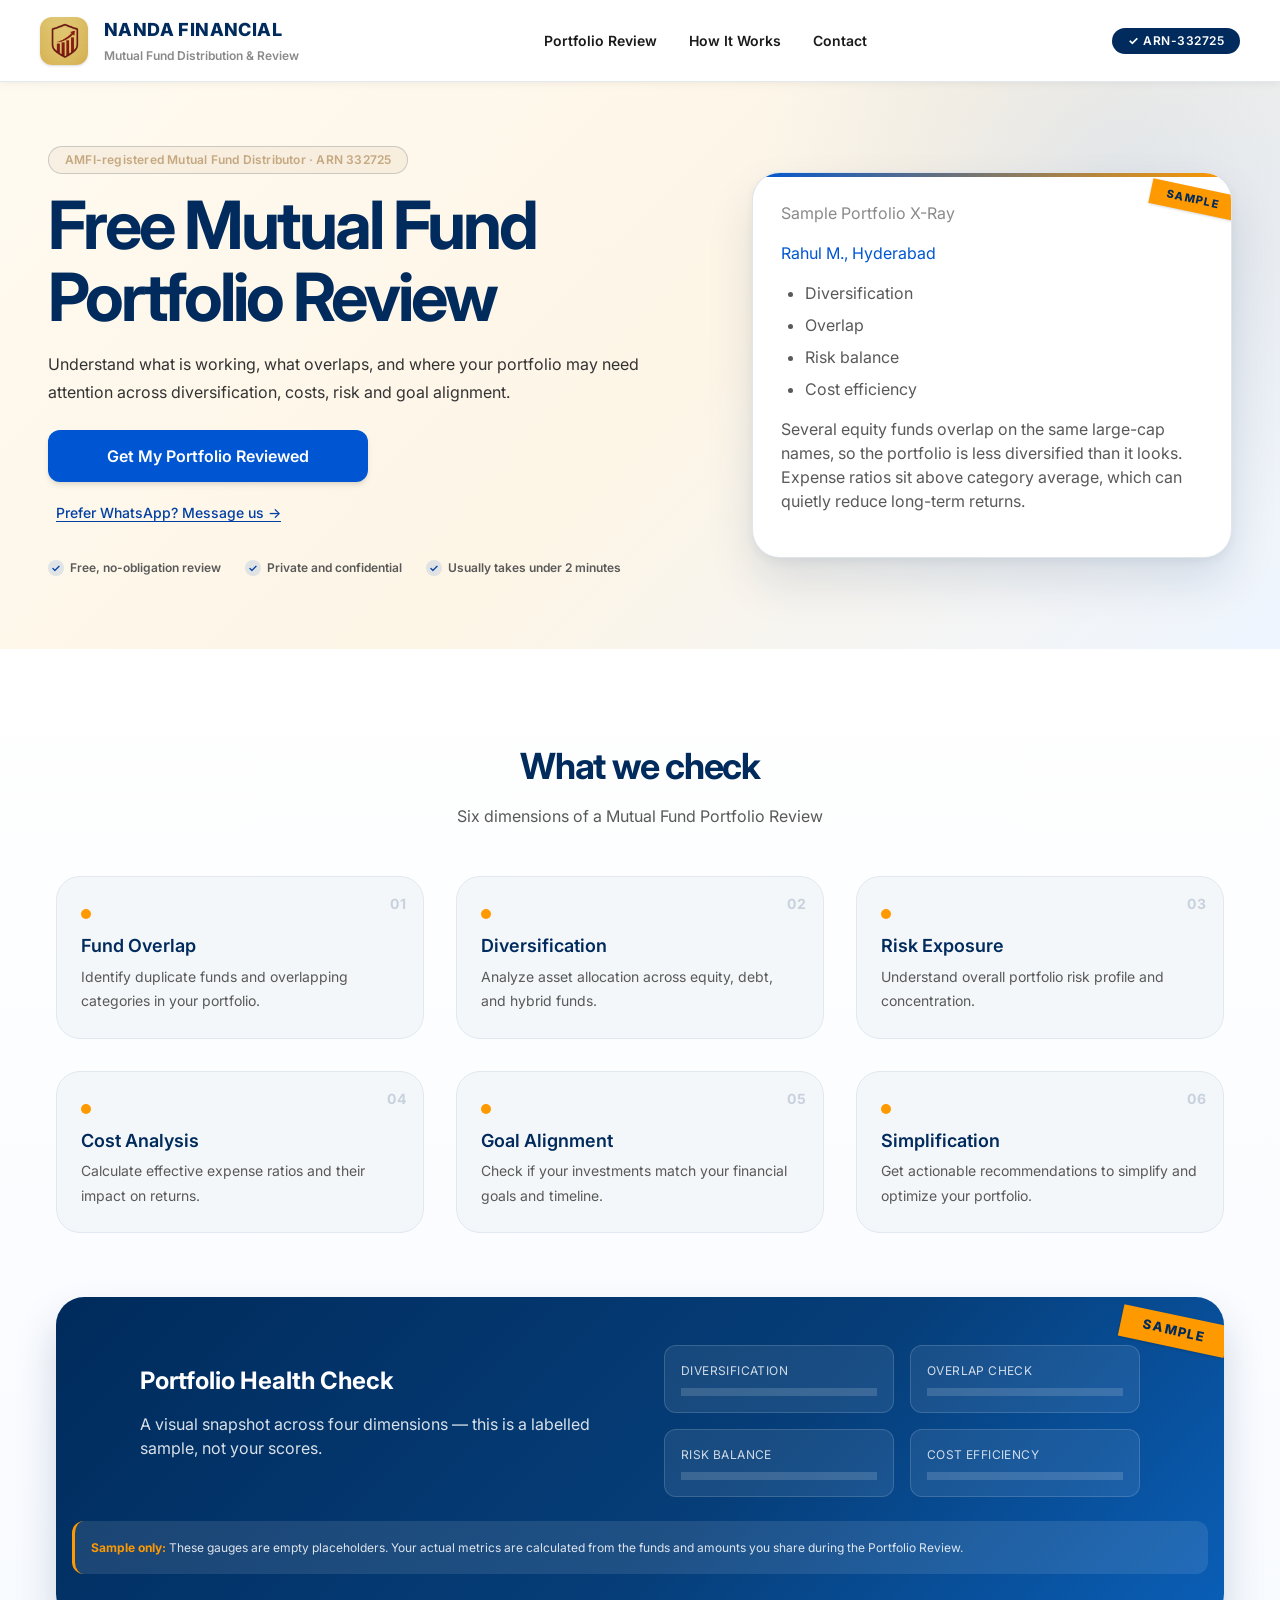
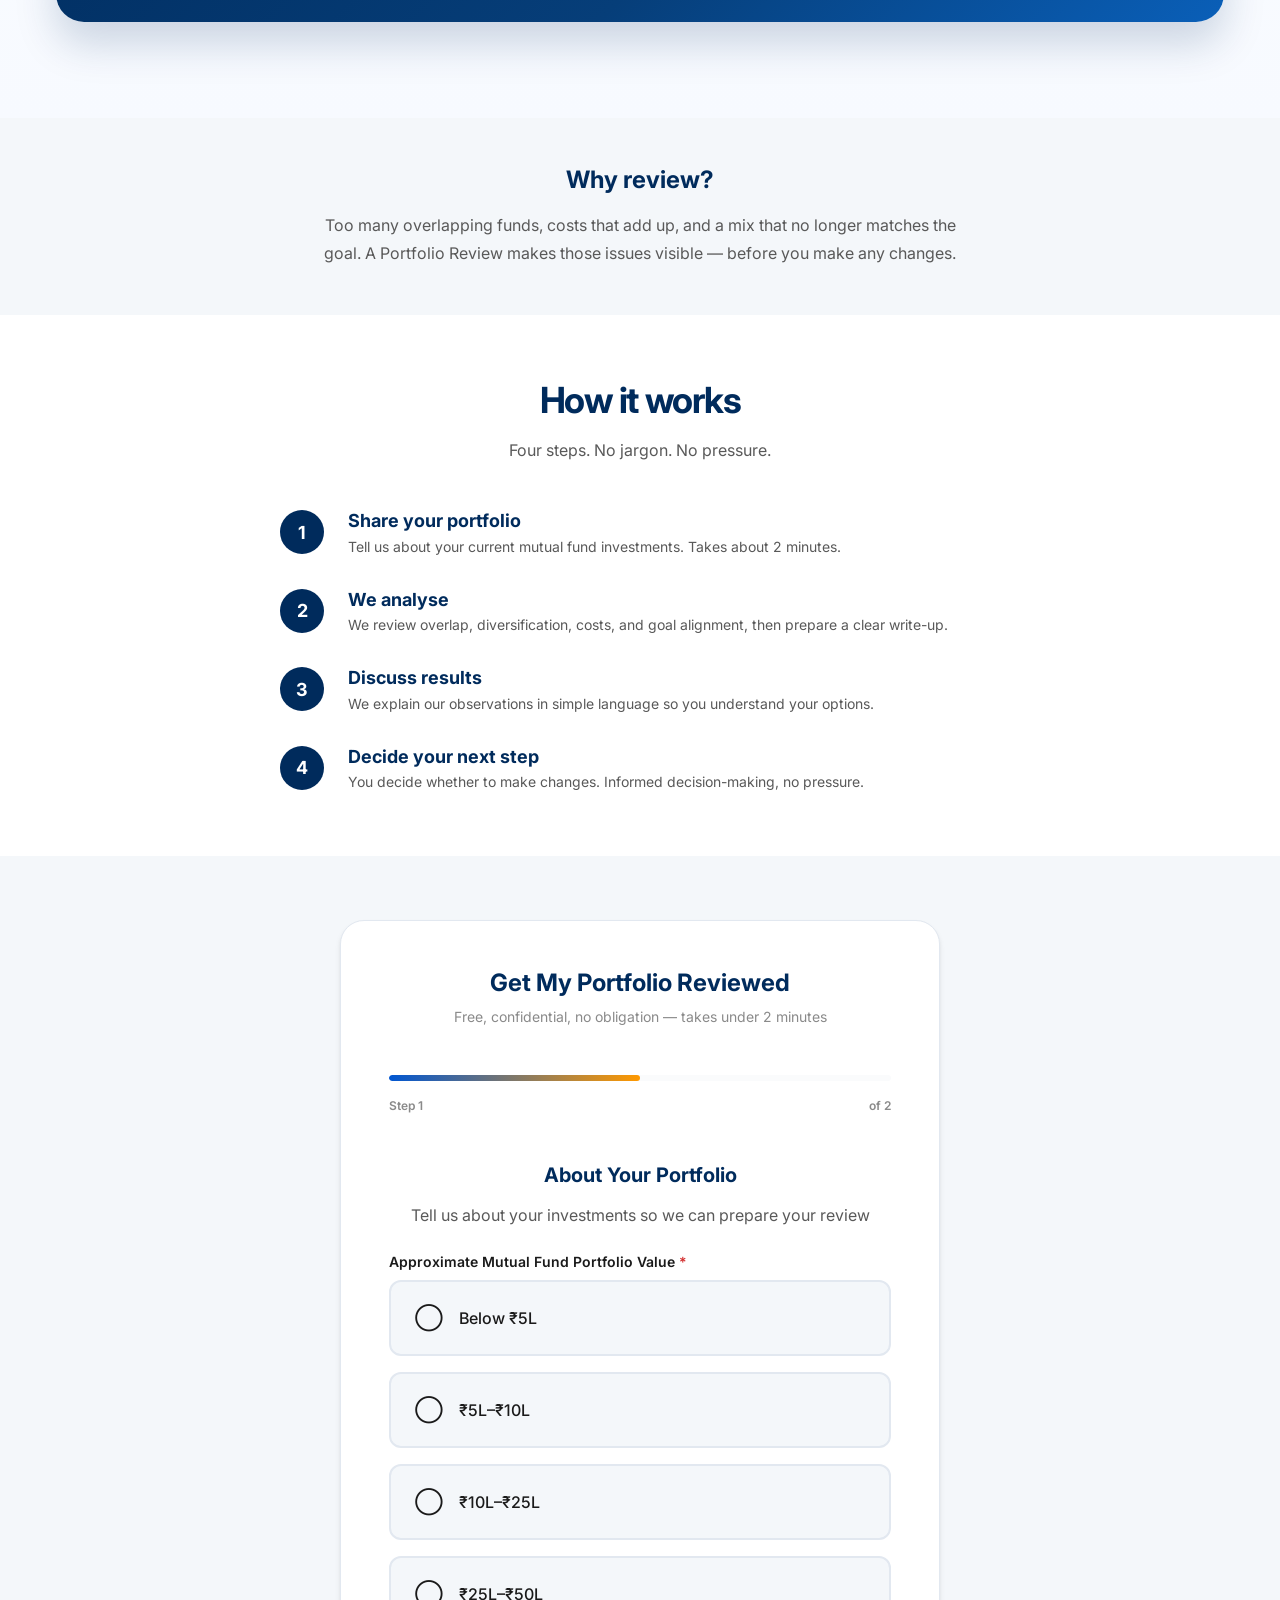
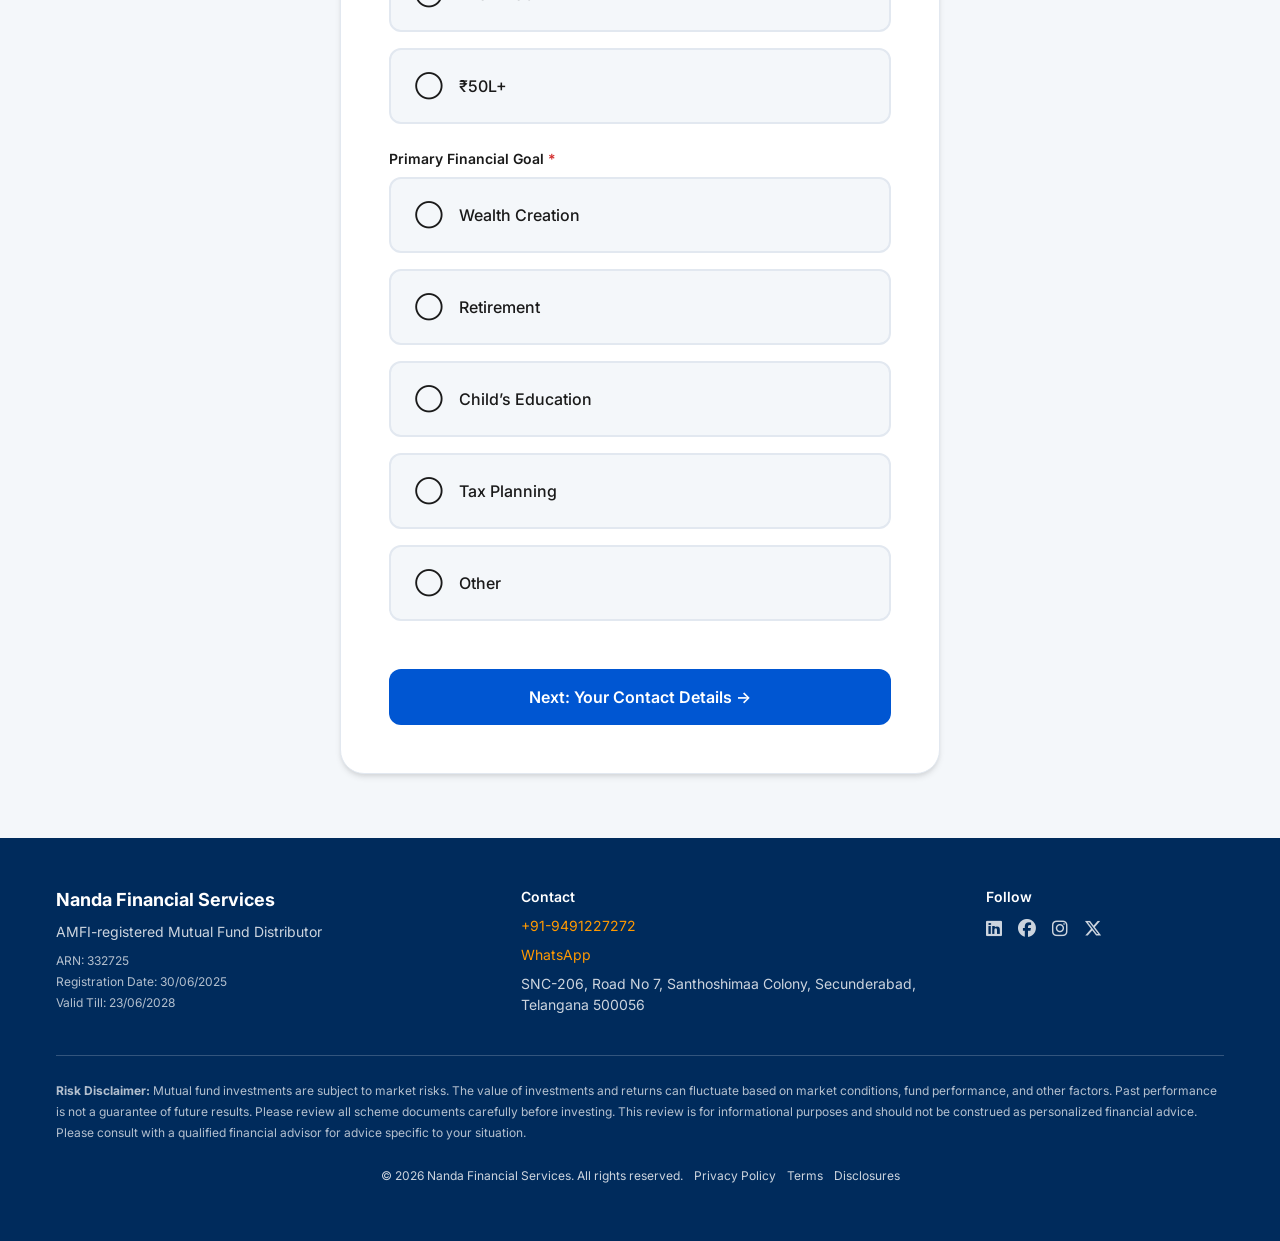
==== index.html @ 06864954 "feat: elevate landing page visual quality" ====
<!DOCTYPE html>
<html lang="en">
<head>
    <meta charset="UTF-8">
    <meta name="viewport" content="width=device-width, initial-scale=1.0">

    <title>Free Portfolio Review | Nanda Financial Services</title>
    <meta name="description" content="Get a Free Mutual Fund Portfolio Review by Nanda Financial Services (ARN-332725). We help investors understand their portfolio, identify overlaps, and explore optimization opportunities.">
    <meta name="keywords" content="Mutual Fund Portfolio Review India, Portfolio Analysis, Diversification Check, ARN-332725, Nanda Financial Services Secunderabad">
    <meta name="author" content="Nanda Financial Services">
    <meta name="google-site-verification" content="O4OyS7EqhcG4OS6Cmi6k6mizuxcT8xXVzDdICSqTHeQ" />

    <link rel="canonical" href="https://www.mutualfundreview.in/">
    <link rel="icon" href="favicon.png" sizes="96x96" type="image/png">

    <meta property="og:title" content="Free Mutual Fund Portfolio Review">
    <meta property="og:description" content="Understand your mutual fund portfolio. Get a free analysis of diversification, overlap, and optimization opportunities.">
    <meta property="og:type" content="website">
    <meta property="og:url" content="https://www.mutualfundreview.in">
    <meta property="og:image" content="og-image.jpg">
    <meta property="og:image:width" content="1200">
    <meta property="og:image:height" content="630">

    <meta name="twitter:card" content="summary_large_image">
    <meta name="twitter:title" content="Free Mutual Fund Portfolio Review">
    <meta name="twitter:description" content="Understand your portfolio. Get a free analysis today.">
    <meta name="twitter:image" content="og-image.jpg">

    <link rel="preconnect" href="https://fonts.googleapis.com">
    <link rel="preconnect" href="https://fonts.gstatic.com" crossorigin>
    <link href="https://fonts.googleapis.com/css2?family=Inter:wght@300;400;500;600;700;800&display=swap" rel="stylesheet">
    <link rel="stylesheet" href="https://cdnjs.cloudflare.com/ajax/libs/font-awesome/6.4.0/css/all.min.css">

    <!-- Google Tag Manager -->
    <script>(function(w,d,s,l,i){w[l]=w[l]||[];w[l].push({'gtm.start':
    new Date().getTime(),event:'gtm.js'});var f=d.getElementsByTagName(s)[0],
    j=d.createElement(s),dl=l!='dataLayer'?'&l='+l:'';j.async=true;j.src=
    'https://www.googletagmanager.com/gtm.js?id='+i+dl;f.parentNode.insertBefore(j,f);
    })(window,document,'script','dataLayer','GTM-KWLKH6NM');</script>

    <!-- Modular CSS Files -->
    <link rel="stylesheet" href="css/design-system.css">
    <link rel="stylesheet" href="css/components.css">
    <link rel="stylesheet" href="css/layout.css">
    <link rel="stylesheet" href="css/navigation.css">
    <link rel="stylesheet" href="css/hero.css">
    <link rel="stylesheet" href="css/portfolio-review.css">
    <link rel="stylesheet" href="css/forms.css">
    <link rel="stylesheet" href="css/dark-mode.css">

    <!-- Structured Data -->
    <script type="application/ld+json">
    {
      "@context": "https://schema.org",
      "@type": "FinancialService",
      "name": "Nanda Financial Services",
      "description": "AMFI Registered Mutual Fund Distributor providing portfolio reviews and investment guidance",
      "address": {
        "@type": "PostalAddress",
        "streetAddress": "SNC-206, Road No 7, Santhoshimaa Colony",
        "addressLocality": "Secunderabad",
        "addressRegion": "Telangana",
        "postalCode": "500056",
        "addressCountry": "IN"
      },
      "url": "https://www.mutualfundreview.in",
      "logo": "https://www.mutualfundreview.in/logo.jpg",
      "sameAs": [
        "https://x.com/Nk_Wealthserv",
        "https://www.linkedin.com/company/108153426/",
        "https://www.facebook.com/profile.php?id=61578995745379",
        "https://www.instagram.com/nkc_wealth/"
      ],
      "contactPoint": {
        "@type": "ContactPoint",
        "telephone": "+91-9491227272",
        "contactType": "customer service"
      },
      "areaServed": "IN",
      "knowsAbout": ["Mutual Funds", "Portfolio Review", "Investment Planning", "Tax Planning"]
    }
    </script>
</head>
<body>
    <!-- Google Tag Manager (noscript) -->
    <noscript><iframe src="https://www.googletagmanager.com/ns.html?id=GTM-KWLKH6NM"
    height="0" width="0" style="display:none;visibility:hidden"></iframe></noscript>

    <!-- Header -->
    <header>
        <div class="header-container">
            <a href="/" class="logo-section">
                <img src="logo.jpg" alt="Nanda Financial Services Logo">
                <div class="logo-text">
                    <span class="logo-brand">Nanda Financial</span>
                    <p class="logo-tagline">Mutual Fund Distribution &amp; Review</p>
                </div>
            </a>

            <nav class="header-nav" aria-label="Main navigation">
                <a href="#portfolio-review">Portfolio Review</a>
                <a href="#how-it-works">How It Works</a>
                <a href="#contact">Contact</a>
            </nav>

            <div class="header-cta">
                <span class="arn-badge">ARN-332725</span>
                <button class="menu-toggle" id="menuToggle" type="button" aria-label="Toggle menu" aria-expanded="false" aria-controls="mobileMenu">
                    <span></span>
                    <span></span>
                    <span></span>
                </button>
            </div>
        </div>

        <nav id="mobileMenu" class="mobile-menu" aria-label="Mobile navigation">
            <div class="mobile-menu-nav">
                <a href="#portfolio-review" onclick="closeMobileMenu()">Portfolio Review</a>
                <a href="#how-it-works" onclick="closeMobileMenu()">How It Works</a>
                <a href="#form-section" onclick="closeMobileMenu()">Get a Review</a>
                <a href="#contact" onclick="closeMobileMenu()">Contact</a>
            </div>
            <div class="mobile-menu-cta">
                <a class="btn btn-ghost-text btn-block" href="https://wa.me/919491227272" onclick="openWhatsAppDefault(); closeMobileMenu(); return false;">or message us on WhatsApp</a>
            </div>
        </nav>
    </header>

    <!-- Hero Section -->
    <section class="hero">
        <div class="hero-container">
            <div class="hero-grid">

                <div class="hero-left">
                <div class="hero-badge">
                    <span>AMFI-registered Mutual Fund Distributor &middot; ARN 332725</span>
                </div>

                <h1>Free Mutual Fund Portfolio Review</h1>

                <p class="hero-subtitle">
                    Understand what is working, what overlaps, and where your portfolio may need attention across diversification, costs, risk and goal alignment.
                </p>

                <div class="hero-cta">
                    <button type="button" class="btn btn-primary" onclick="scrollToFormFromHero()">
                        Get My Portfolio Reviewed
                    </button>
                    <a class="btn btn-ghost-text" href="https://wa.me/919491227272" onclick="openWhatsAppDefault(); return false;">
                        Prefer WhatsApp? Message us &rarr;
                    </a>
                </div>

                <ul class="hero-proof" aria-label="Portfolio review benefits">
                    <li>Free, no-obligation review</li>
                    <li>Private and confidential</li>
                    <li>Usually takes under 2 minutes</li>
                </ul>

                </div>

                <aside class="hero-xray sample-xray sample-block" aria-label="Sample Portfolio X-Ray">
                    <span class="sample-ribbon">SAMPLE</span>
                    <p class="xray-kicker">Sample Portfolio X-Ray</p>
                    <p class="xray-client">Rahul M., Hyderabad</p>
                    <ul class="xray-dims">
                        <li>
                            <span>Diversification</span>
                            <span class="gauge" aria-hidden="true"><span class="gauge-bar" style="width:58%"></span></span>
                        </li>
                        <li>
                            <span>Overlap</span>
                            <span class="gauge" aria-hidden="true"><span class="gauge-bar" style="width:42%"></span></span>
                        </li>
                        <li>
                            <span>Risk balance</span>
                            <span class="gauge" aria-hidden="true"><span class="gauge-bar" style="width:64%"></span></span>
                        </li>
                        <li>
                            <span>Cost efficiency</span>
                            <span class="gauge" aria-hidden="true"><span class="gauge-bar" style="width:51%"></span></span>
                        </li>
                    </ul>
                    <p class="xray-findings">Several equity funds overlap on the same large-cap names, so the portfolio is less diversified than it looks. Expense ratios sit above category average, which can quietly reduce long-term returns.</p>
                </aside>

            </div>
        </div>
    </section>

    <!-- What we check -->
    <section id="portfolio-review" class="portfolio-review-section">
        <div class="container">
            <div class="section-title">
                <h2>What we check</h2>
                <p>Six dimensions of a Mutual Fund Portfolio Review</p>
            </div>

            <div class="review-checks-grid">
                <div class="check-card">
                    <div class="check-icon" aria-hidden="true"></div>
                    <h3>Fund Overlap</h3>
                    <p>Identify duplicate funds and overlapping categories in your portfolio.</p>
                </div>
                <div class="check-card">
                    <div class="check-icon" aria-hidden="true"></div>
                    <h3>Diversification</h3>
                    <p>Analyze asset allocation across equity, debt, and hybrid funds.</p>
                </div>
                <div class="check-card">
                    <div class="check-icon" aria-hidden="true"></div>
                    <h3>Risk Exposure</h3>
                    <p>Understand overall portfolio risk profile and concentration.</p>
                </div>
                <div class="check-card">
                    <div class="check-icon" aria-hidden="true"></div>
                    <h3>Cost Analysis</h3>
                    <p>Calculate effective expense ratios and their impact on returns.</p>
                </div>
                <div class="check-card">
                    <div class="check-icon" aria-hidden="true"></div>
                    <h3>Goal Alignment</h3>
                    <p>Check if your investments match your financial goals and timeline.</p>
                </div>
                <div class="check-card">
                    <div class="check-icon" aria-hidden="true"></div>
                    <h3>Simplification</h3>
                    <p>Get actionable recommendations to simplify and optimize your portfolio.</p>
                </div>
            </div>

            <div class="portfolio-health-section sample-block">
                <span class="sample-ribbon sample-ribbon-lg">SAMPLE</span>
                <div class="health-container">
                    <div class="health-content">
                        <h3>Portfolio Health Check</h3>
                        <p>A visual snapshot across four dimensions &mdash; this is a labelled sample, not your scores.</p>
                    </div>
                    <div class="health-metrics">
                        <div class="metric-item">
                            <div class="metric-label">Diversification</div>
                            <div class="gauge gauge-empty" aria-hidden="true"><span class="gauge-bar"></span></div>
                        </div>
                        <div class="metric-item">
                            <div class="metric-label">Overlap Check</div>
                            <div class="gauge gauge-empty" aria-hidden="true"><span class="gauge-bar"></span></div>
                        </div>
                        <div class="metric-item">
                            <div class="metric-label">Risk Balance</div>
                            <div class="gauge gauge-empty" aria-hidden="true"><span class="gauge-bar"></span></div>
                        </div>
                        <div class="metric-item">
                            <div class="metric-label">Cost Efficiency</div>
                            <div class="gauge gauge-empty" aria-hidden="true"><span class="gauge-bar"></span></div>
                        </div>
                    </div>
                </div>
                <div class="portfolio-disclaimer">
                    <strong>Sample only:</strong> These gauges are empty placeholders. Your actual metrics are calculated from the funds and amounts you share during the Portfolio Review.
                </div>
            </div>
        </div>
    </section>

    <!-- Why review — compressed -->
    <section id="why-review" class="why-review-compact">
        <div class="container">
            <h2>Why review?</h2>
            <p>Too many overlapping funds, costs that add up, and a mix that no longer matches the goal. A Portfolio Review makes those issues visible &mdash; before you make any changes.</p>
        </div>
    </section>

    <!-- How It Works -->
    <section id="how-it-works" class="how-it-works">
        <div class="container">
            <div class="section-title">
                <h2>How it works</h2>
                <p>Four steps. No jargon. No pressure.</p>
            </div>

            <ol class="process-steps">
                <li>
                    <span class="step-num">1</span>
                    <div>
                        <h3>Share your portfolio</h3>
                        <p>Tell us about your current mutual fund investments. Takes about 2 minutes.</p>
                    </div>
                </li>
                <li>
                    <span class="step-num">2</span>
                    <div>
                        <h3>We analyse</h3>
                        <p>We review overlap, diversification, costs, and goal alignment, then prepare a clear write-up.</p>
                    </div>
                </li>
                <li>
                    <span class="step-num">3</span>
                    <div>
                        <h3>Discuss results</h3>
                        <p>We explain our observations in simple language so you understand your options.</p>
                    </div>
                </li>
                <li>
                    <span class="step-num">4</span>
                    <div>
                        <h3>Decide your next step</h3>
                        <p>You decide whether to make changes. Informed decision-making, no pressure.</p>
                    </div>
                </li>
            </ol>
        </div>
    </section>

    <!-- Portfolio Review Form -->
    <section id="form-section">
        <div class="container max-w-md">
            <div class="form-container">
                <div class="form-header">
                    <h2>Get My Portfolio Reviewed</h2>
                    <p>Free, confidential, no obligation &mdash; takes under 2 minutes</p>
                </div>

                <div class="form-progress">
                    <div class="progress">
                        <div class="progress-bar" id="progressBar" style="width: 50%;"></div>
                    </div>
                    <div class="progress-text">
                        <span id="currentStep">Step 1</span>
                        <span id="totalSteps">of 2</span>
                    </div>
                </div>

                <form id="portfolioForm" onsubmit="submitPortfolioForm(event)">

                    <div id="step-1" class="form-step active">
                        <h3>About Your Portfolio</h3>
                        <p>Tell us about your investments so we can prepare your review</p>

                        <div class="form-group" id="group-portfolioValue">
                            <label>Approximate Mutual Fund Portfolio Value <span class="required">*</span></label>
                            <div class="option-group" role="group" aria-label="Portfolio value options">
                                <button type="button" class="option-btn" aria-pressed="false" onclick="selectOption(this, 'portfolioValue', 'below-5l')">
                                    Below &#x20B9;5L
                                </button>
                                <button type="button" class="option-btn" aria-pressed="false" onclick="selectOption(this, 'portfolioValue', '5l-10l')">
                                    &#x20B9;5L&ndash;&#x20B9;10L
                                </button>
                                <button type="button" class="option-btn" aria-pressed="false" onclick="selectOption(this, 'portfolioValue', '10l-25l')">
                                    &#x20B9;10L&ndash;&#x20B9;25L
                                </button>
                                <button type="button" class="option-btn" aria-pressed="false" onclick="selectOption(this, 'portfolioValue', '25l-50l')">
                                    &#x20B9;25L&ndash;&#x20B9;50L
                                </button>
                                <button type="button" class="option-btn" aria-pressed="false" onclick="selectOption(this, 'portfolioValue', '50l-plus')">
                                    &#x20B9;50L+
                                </button>
                            </div>
                            <span class="form-error"></span>
                        </div>

                        <div class="form-group" id="group-primaryGoal">
                            <label>Primary Financial Goal <span class="required">*</span></label>
                            <div class="option-group" role="group" aria-label="Primary financial goal options">
                                <button type="button" class="option-btn" aria-pressed="false" onclick="selectOption(this, 'primaryGoal', 'wealth')">
                                    Wealth Creation
                                </button>
                                <button type="button" class="option-btn" aria-pressed="false" onclick="selectOption(this, 'primaryGoal', 'retirement')">
                                    Retirement
                                </button>
                                <button type="button" class="option-btn" aria-pressed="false" onclick="selectOption(this, 'primaryGoal', 'education')">
                                    Child&rsquo;s Education
                                </button>
                                <button type="button" class="option-btn" aria-pressed="false" onclick="selectOption(this, 'primaryGoal', 'tax')">
                                    Tax Planning
                                </button>
                                <button type="button" class="option-btn" aria-pressed="false" onclick="selectOption(this, 'primaryGoal', 'other')">
                                    Other
                                </button>
                            </div>
                            <span class="form-error"></span>
                        </div>

                        <div class="form-buttons">
                            <button type="button" class="btn btn-next btn-block" onclick="validateStep(1)">Next: Your Contact Details &rarr;</button>
                        </div>
                    </div>

                    <div id="step-2" class="form-step">
                        <h3>Your Contact Details</h3>
                        <p>We&rsquo;ll reach out to schedule your Portfolio Review</p>

                        <div class="form-summary" id="formSummaryStep2" aria-label="Your selections from step 1">
                            <div class="form-summary-row">
                                <span class="form-summary-label">Portfolio</span>
                                <span class="form-summary-value" id="summaryPortfolioInline">&mdash;</span>
                                <button type="button" class="form-summary-edit" onclick="goToStep(1)" aria-label="Edit portfolio value selection">Edit</button>
                            </div>
                            <div class="form-summary-row">
                                <span class="form-summary-label">Goal</span>
                                <span class="form-summary-value" id="summaryGoalInline">&mdash;</span>
                                <button type="button" class="form-summary-edit" onclick="goToStep(1)" aria-label="Edit primary goal selection">Edit</button>
                            </div>
                        </div>

                        <div class="form-group">
                            <label for="name">Full Name <span class="required">*</span></label>
                            <input type="text" id="name" name="name" placeholder="Your full name" required>
                            <span class="form-error"></span>
                        </div>

                        <div class="form-group">
                            <label for="phone">Mobile Number <span class="required">*</span></label>
                            <input type="tel" id="phone" name="phone" placeholder="98765 43210" required>
                            <span class="form-error"></span>
                            <span class="form-help">10-digit Indian mobile number</span>
                        </div>

                        <div class="form-group">
                            <label for="email">Email Address <span class="required">*</span></label>
                            <input type="email" id="email" name="email" placeholder="you@example.com" required>
                            <span class="form-error"></span>
                        </div>

                        <div class="checkbox-group">
                            <div class="checkbox-item">
                                <input type="checkbox" id="consent" name="consent" required>
                                <label for="consent">I agree to be contacted for portfolio review. I understand this is not financial advice.</label>
                            </div>
                        </div>

                        <div class="privacy-notice">
                            Your information is confidential and will only be used for portfolio analysis. We do not share your data with third parties. <a href="privacy-policy.html">Privacy Policy</a>
                        </div>

                        <div class="form-buttons">
                            <button type="button" class="btn btn-back" onclick="goToStep(1)">Back</button>
                            <button type="submit" class="btn btn-primary">Get My Portfolio Reviewed</button>
                        </div>
                    </div>

                    <div id="step-success" class="form-step">
                        <div class="form-success">
                            <div class="form-success-icon" aria-hidden="true">&#10003;</div>
                            <h3>Review requested</h3>
                            <p>Thank you, <span id="successName"></span>. We will contact you on the number you entered within 1 working day.</p>
                            <p class="success-note">No spam &mdash; just a call or message to schedule your Portfolio Review.</p>

                            <div class="form-final-summary" id="formFinalSummary" aria-label="Your portfolio review request summary">
                                <div class="form-summary-row">
                                    <span class="form-summary-label">Portfolio</span>
                                    <span class="form-summary-value" id="finalSummaryPortfolio">&mdash;</span>
                                </div>
                                <div class="form-summary-row">
                                    <span class="form-summary-label">Goal</span>
                                    <span class="form-summary-value" id="finalSummaryGoal">&mdash;</span>
                                </div>
                                <div class="form-summary-row">
                                    <span class="form-summary-label">Name</span>
                                    <span class="form-summary-value" id="finalSummaryName">&mdash;</span>
                                </div>
                                <div class="form-summary-row">
                                    <span class="form-summary-label">Phone</span>
                                    <span class="form-summary-value" id="finalSummaryPhone">&mdash;</span>
                                </div>
                            </div>

                            <a class="btn btn-ghost" href="https://wa.me/919491227272" onclick="openWhatsAppPortfolioReview(); return false;">
                                or message us on WhatsApp
                            </a>
                        </div>
                    </div>
                </form>
            </div>
        </div>
    </section>

    <!-- Footer -->
    <footer>
        <div class="container">
            <div class="footer-grid">
                <div>
                    <p class="footer-brand">Nanda Financial Services</p>
                    <p>AMFI-registered Mutual Fund Distributor</p>
                    <p class="footer-arn">ARN: 332725<br>Registration Date: 30/06/2025<br>Valid Till: 23/06/2028</p>
                </div>

                <div id="contact" class="footer-contact">
                    <p class="footer-heading">Contact</p>
                    <p><a href="tel:+919491227272">+91-9491227272</a></p>
                    <p><a href="https://wa.me/919491227272" onclick="openWhatsAppDefault(); return false;">WhatsApp</a></p>
                    <address>SNC-206, Road No 7, Santhoshimaa Colony, Secunderabad, Telangana 500056</address>
                </div>

                <div>
                    <p class="footer-heading">Follow</p>
                    <div class="footer-social">
                        <a href="https://www.linkedin.com/company/108153426/" target="_blank" rel="noopener" title="LinkedIn"><i class="fab fa-linkedin"></i></a>
                        <a href="https://www.facebook.com/profile.php?id=61578995745379" target="_blank" rel="noopener" title="Facebook"><i class="fab fa-facebook"></i></a>
                        <a href="https://www.instagram.com/nkc_wealth/" target="_blank" rel="noopener" title="Instagram"><i class="fab fa-instagram"></i></a>
                        <a href="https://x.com/Nk_Wealthserv" target="_blank" rel="noopener" title="X/Twitter"><i class="fab fa-x-twitter"></i></a>
                    </div>
                </div>
            </div>

            <p class="footer-disclaimer">
                <strong>Risk Disclaimer:</strong> Mutual fund investments are subject to market risks. The value of investments and returns can fluctuate based on market conditions, fund performance, and other factors. Past performance is not a guarantee of future results. Please review all scheme documents carefully before investing. This review is for informational purposes and should not be construed as personalized financial advice. Please consult with a qualified financial advisor for advice specific to your situation.
            </p>

            <p class="footer-legal">
                &copy; 2026 Nanda Financial Services. All rights reserved.
                <a href="privacy-policy.html">Privacy Policy</a>
                <a href="terms.html">Terms</a>
                <a href="disclosure.html">Disclosures</a>
            </p>
        </div>
    </footer>

    <!-- Sticky Mobile CTA -->
    <div id="stickyCta" class="sticky-cta">
        <button type="button" onclick="scrollToFormFromHero()" class="btn btn-block">Get My Portfolio Reviewed</button>
    </div>

    <script src="js/config.js"></script>
    <script src="js/utils.js"></script>
    <script src="js/analytics.js"></script>
    <script src="js/portfolio.js"></script>

    <script>
        const PORTFOLIO_VALUE_LABELS = {
            'below-5l':  'Below ₹5L',
            '5l-10l':   '₹5L–₹10L',
            '10l-25l':  '₹10L–₹25L',
            '25l-50l':  '₹25L–₹50L',
            '50l-plus': '₹50L+'
        };

        const GOAL_LABELS = {
            'wealth':     'Wealth Creation',
            'retirement': 'Retirement',
            'education':  "Child's Education",
            'tax':        'Tax Planning',
            'other':      'Other'
        };

        const formState = {
            step: 1,
            portfolioValue: '',
            primaryGoal: '',
            name: '',
            phone: '',
            email: ''
        };

        document.addEventListener('DOMContentLoaded', () => {
            initializeApp();
        });

        function initializeApp() {
            const menuToggle = document.getElementById('menuToggle');
            if (menuToggle) {
                menuToggle.addEventListener('click', toggleMobileMenu);
            }

            ANALYTICS.trackPageView('homepage', '/');

            window.addEventListener('scroll', handleStickyCtaVisibility, { passive: true });
            handleStickyCtaVisibility();

            setupThemeToggle();
        }

        function toggleMobileMenu() {
            const menu = document.getElementById('mobileMenu');
            const toggle = document.getElementById('menuToggle');
            if (!menu || !toggle) return;
            const isActive = menu.classList.toggle('active');
            toggle.classList.toggle('active', isActive);
            toggle.setAttribute('aria-expanded', String(isActive));
        }

        function closeMobileMenu() {
            const menu = document.getElementById('mobileMenu');
            const toggle = document.getElementById('menuToggle');
            if (menu) menu.classList.remove('active');
            if (toggle) {
                toggle.classList.remove('active');
                toggle.setAttribute('aria-expanded', 'false');
            }
        }

        function scrollFormIntoViewAndFocus(stepEl) {
            const formAnchor = document.getElementById('form-section') || document.querySelector('.form-container');
            if (formAnchor) {
                formAnchor.scrollIntoView({ behavior: 'smooth', block: 'start' });
            }
            window.setTimeout(function () {
                if (!stepEl) return;
                const firstField = stepEl.querySelector('input:not([type="hidden"]):not([type="checkbox"]), select, textarea, .option-btn');
                if (firstField) firstField.focus();
            }, 350);
        }

        function goToStep(stepNumber) {
            document.querySelectorAll('.form-step').forEach(step => {
                step.classList.remove('active');
            });
            const target = document.getElementById('step-' + stepNumber);
            if (target) target.classList.add('active');
            formState.step = stepNumber;
            updateProgress();
            if (stepNumber === 2) {
                updateInlineSummary();
            }
            scrollFormIntoViewAndFocus(target);
        }

        function validateStep(stepNumber) {
            let isValid = false;

            if (stepNumber === 1) {
                if (!formState.portfolioValue) {
                    showFieldError('portfolioValue', 'Please select your approximate portfolio value');
                    return;
                }
                if (!formState.primaryGoal) {
                    showFieldError('primaryGoal', 'Please select your primary financial goal');
                    return;
                }
                isValid = true;

            } else if (stepNumber === 2) {
                const name  = document.getElementById('name').value.trim();
                const phone = document.getElementById('phone').value.trim();
                const email = document.getElementById('email').value.trim();

                if (!UTILS.isValidName(name)) {
                    showFieldError('name', 'Please enter your full name (at least 2 characters)');
                    return;
                }
                if (!UTILS.isValidPhone(phone)) {
                    showFieldError('phone', 'Please enter a valid 10-digit Indian mobile number');
                    return;
                }
                if (!UTILS.isValidEmail(email)) {
                    showFieldError('email', 'Please enter a valid email address');
                    return;
                }

                formState.name  = name;
                formState.phone = UTILS.normalizePhone(phone);
                formState.email = email;
                isValid = true;
            }

            if (isValid) {
                ANALYTICS.trackPortfolioReviewStep(stepNumber);
                goToStep(stepNumber + 1);
            }
        }

        function selectOption(button, fieldName, value) {
            const group = button.closest('.option-group');
            if (group) {
                group.querySelectorAll('.option-btn').forEach(btn => {
                    btn.classList.remove('selected');
                    btn.setAttribute('aria-pressed', 'false');
                });
            }
            button.classList.add('selected');
            button.setAttribute('aria-pressed', 'true');
            formState[fieldName] = value;
            clearFieldError(fieldName);
        }

        function showFieldError(fieldId, message) {
            let field = document.getElementById(fieldId);
            if (!field) {
                field = document.getElementById('group-' + fieldId) || document.querySelector('[name="' + fieldId + '"]');
            }
            if (field) {
                const group = field.closest('.form-group') || field;
                if (group) {
                    const errorEl = group.querySelector('.form-error');
                    if (errorEl) errorEl.textContent = message;
                    group.classList.add('error');
                }
            }
        }

        function clearFieldError(fieldId) {
            let field = document.getElementById(fieldId);
            if (!field) {
                field = document.getElementById('group-' + fieldId) || document.querySelector('[name="' + fieldId + '"]');
            }
            if (field) {
                const group = field.closest('.form-group') || field;
                if (group) {
                    group.classList.remove('error');
                    const errorEl = group.querySelector('.form-error');
                    if (errorEl) errorEl.textContent = '';
                }
            }
        }

        function updateProgress() {
            const bar = document.getElementById('progressBar');
            const stepEl = document.getElementById('currentStep');
            const totalEl = document.getElementById('totalSteps');

            if (formState.step === 'done') {
                if (bar) bar.style.width = '100%';
                if (stepEl) stepEl.textContent = 'Done';
                if (totalEl) totalEl.textContent = '';
                return;
            }

            const width = formState.step === 1 ? 50 : 100;
            if (bar) bar.style.width = width + '%';
            if (stepEl) stepEl.textContent = 'Step ' + formState.step;
            if (totalEl) totalEl.textContent = 'of 2';
        }

        function updateInlineSummary() {
            const portfolioLabel = PORTFOLIO_VALUE_LABELS[formState.portfolioValue] || formState.portfolioValue;
            const goalLabel = GOAL_LABELS[formState.primaryGoal] || formState.primaryGoal;
            const inlinePortfolio = document.getElementById('summaryPortfolioInline');
            const inlineGoal = document.getElementById('summaryGoalInline');
            if (inlinePortfolio) inlinePortfolio.textContent = portfolioLabel;
            if (inlineGoal) inlineGoal.textContent = goalLabel;
        }

        function maskPhone(phone) {
            if (!phone || phone.length < 3) return phone;
            return '•'.repeat(phone.length - 2) + phone.slice(-2);
        }

        function updateFinalSummary() {
            const portfolioLabel = PORTFOLIO_VALUE_LABELS[formState.portfolioValue] || formState.portfolioValue;
            const goalLabel = GOAL_LABELS[formState.primaryGoal] || formState.primaryGoal;
            const el = id => document.getElementById(id);
            if (el('finalSummaryPortfolio')) el('finalSummaryPortfolio').textContent = portfolioLabel;
            if (el('finalSummaryGoal'))      el('finalSummaryGoal').textContent = goalLabel;
            if (el('finalSummaryName'))      el('finalSummaryName').textContent = formState.name;
            if (el('finalSummaryPhone'))     el('finalSummaryPhone').textContent = maskPhone(formState.phone);
        }

        function submitPortfolioForm(event) {
            event.preventDefault();

            const name  = document.getElementById('name').value.trim();
            const phone = document.getElementById('phone').value.trim();
            const email = document.getElementById('email').value.trim();

            if (!UTILS.isValidName(name)) {
                showFieldError('name', 'Please enter your full name');
                return;
            }
            if (!UTILS.isValidPhone(phone)) {
                showFieldError('phone', 'Please enter a valid 10-digit Indian mobile number');
                return;
            }
            if (!UTILS.isValidEmail(email)) {
                showFieldError('email', 'Please enter a valid email address');
                return;
            }

            formState.name  = name;
            formState.phone = UTILS.normalizePhone(phone);
            formState.email = email;

            ANALYTICS.trackPortfolioReviewCompleted({
                portfolio_value: formState.portfolioValue,
                primary_goal:    formState.primaryGoal
            });

            UTILS.saveToStorage(CONFIG.STORAGE.LEAD_DATA, {
                portfolioValue: formState.portfolioValue,
                primaryGoal:    formState.primaryGoal,
                submittedAt:    new Date().toISOString()
            });

            document.querySelectorAll('.form-step').forEach(step => step.classList.remove('active'));
            const successStep = document.getElementById('step-success');
            if (successStep) successStep.classList.add('active');

            formState.step = 'done';
            updateProgress();

            const successNameEl = document.getElementById('successName');
            if (successNameEl) successNameEl.textContent = formState.name;
            updateFinalSummary();

            const formAnchor = document.getElementById('form-section') || document.querySelector('.form-container');
            if (formAnchor) {
                formAnchor.scrollIntoView({ behavior: 'smooth', block: 'start' });
            }

            UTILS.log('Portfolio review form submitted (WhatsApp handoff available)');
        }

        function buildPortfolioReviewWhatsAppMessage() {
            const portfolioLabel = PORTFOLIO_VALUE_LABELS[formState.portfolioValue] || formState.portfolioValue;
            const goalLabel      = GOAL_LABELS[formState.primaryGoal] || formState.primaryGoal;
            return [
                'Hi Nanda Financial, I just requested a Mutual Fund Portfolio Review on your website.',
                '',
                'Name: ' + formState.name,
                'Phone: ' + formState.phone,
                'Portfolio: ' + portfolioLabel,
                'Goal: ' + goalLabel,
                '',
                "I'd like to discuss the review."
            ].join('\n');
        }

        function openWhatsAppPortfolioReview() {
            ANALYTICS.trackWhatsAppClick('portfolio_review_handoff');
            const message = buildPortfolioReviewWhatsAppMessage();
            const url = 'https://wa.me/' + CONFIG.BUSINESS.whatsapp + '?text=' + encodeURIComponent(message);
            window.open(url, '_blank');
        }

        function scrollToPortfolioReview() {
            ANALYTICS.trackCtaClicked('scroll_to_portfolio_review', 'navigation');
            UTILS.scrollTo('portfolio-review');
        }

        function scrollToForm() {
            ANALYTICS.trackCtaClicked('scroll_to_form', 'various');
            UTILS.scrollTo('form-section');
        }

        function scrollToFormFromHero() {
            ANALYTICS.trackCtaClicked('hero_primary_cta', 'hero');
            UTILS.scrollTo('form-section');
        }

        function handleStickyCtaVisibility() {
            const formSection = document.getElementById('form-section');
            const stickyCta   = document.getElementById('stickyCta');
            if (!formSection || !stickyCta) return;

            const formRect = formSection.getBoundingClientRect();
            const formInView = formRect.top < window.innerHeight && formRect.bottom > 0;

            if (formInView) {
                stickyCta.classList.remove('active');
                document.body.classList.remove('sticky-cta-active');
            } else if (window.scrollY > 160) {
                stickyCta.classList.add('active');
                document.body.classList.add('sticky-cta-active');
            } else {
                stickyCta.classList.remove('active');
                document.body.classList.remove('sticky-cta-active');
            }
        }

        function openWhatsAppDefault() {
            ANALYTICS.trackWhatsAppClick('default');
            const message = CONFIG.WHATSAPP_MESSAGES.DEFAULT;
            const url = 'https://wa.me/' + CONFIG.BUSINESS.whatsapp + '?text=' + encodeURIComponent(message);
            window.open(url, '_blank');
        }

        function openWhatsAppWithMessage(message) {
            ANALYTICS.trackWhatsAppClick('custom');
            const url = 'https://wa.me/' + CONFIG.BUSINESS.whatsapp + '?text=' + encodeURIComponent(message);
            window.open(url, '_blank');
        }

        function setupThemeToggle() {
            const prefersDark = window.matchMedia('(prefers-color-scheme: dark)').matches;
            const savedTheme  = UTILS.getFromStorage(CONFIG.STORAGE.THEME_PREFERENCE);
            if (savedTheme) {
                applyTheme(savedTheme);
            } else if (prefersDark) {
                applyTheme('dark');
            }
        }

        function applyTheme(theme) {
            if (theme === 'dark') {
                document.body.classList.add('dark-mode');
            } else {
                document.body.classList.remove('dark-mode');
            }
            UTILS.saveToStorage(CONFIG.STORAGE.THEME_PREFERENCE, theme);
        }

        document.addEventListener('input', (e) => {
            if (e.target.tagName === 'INPUT' || e.target.tagName === 'SELECT') {
                clearFieldError(e.target.id);
            }
        });

        document.getElementById('portfolioForm')?.addEventListener('focus', () => {
            ANALYTICS.trackFormStarted('portfolio_review');
        }, true);
    </script>
</body>
</html>
---- css/design-system.css ----
/* ========================================
   DESIGN SYSTEM - Foundation
   ======================================== */

:root {
  /* Color Palette - Financial Services Professional */
  --primary: #0056D2;           /* Professional Royal Blue - Trust */
  --primary-dark: #003fa3;      /* Darker shade for hover */
  --primary-light: #e6f0ff;     /* Light background */
  
  --secondary: #FF9900;         /* Wealth Gold - Accent */
  --secondary-dark: #cc7a00;    /* Darker shade */
  --secondary-light: #fff5e6;   /* Light background */
  
  --accent: #002B5C;            /* Deep Navy - Authority */
  --accent-light: #f0f4f8;      /* Light variant */
  
  --success: #00C853;           /* Growth Green */
  --success-dark: #008c35;      /* Darker green */
  --success-light: #e8f5e9;     /* Light background */
  
  --warning: #FFA500;           /* Warning Orange */
  --warning-light: #fff3e0;     /* Light background */
  
  --error: #d32f2f;             /* Error Red */
  --error-light: #ffebee;       /* Light background */
  
  --text-dark: #1A1A1A;         /* Primary text */
  --text-medium: #595959;       /* Secondary text */
  --text-light: #8a8a8a;        /* Tertiary text */
  --text-muted: #b0b0b0;        /* Muted text */
  
  --bg-white: #ffffff;          /* White background */
  --bg-light: #f4f7fa;          /* Light gray background */
  --bg-lighter: #fafbfc;        /* Lighter gray */
  --bg-dark: #0A192F;           /* Dark background */
  
  --border-light: #e2e8f0;      /* Light borders */
  --border-medium: #cbd5e1;     /* Medium borders */
  --border-dark: #64748b;       /* Dark borders */
  
  --glass: rgba(255, 255, 255, 0.95); /* Glassmorphism */
  --glass-dark: rgba(10, 25, 47, 0.95);
  
  /* Spacing Scale (8px base) */
  --space-xs: 0.25rem;          /* 4px */
  --space-sm: 0.5rem;           /* 8px */
  --space-md: 1rem;             /* 16px */
  --space-lg: 1.5rem;           /* 24px */
  --space-xl: 2rem;             /* 32px */
  --space-2xl: 3rem;            /* 48px */
  --space-3xl: 4rem;            /* 64px */
  --space-4xl: 6rem;            /* 96px */
  
  /* Typography Scale */
  --text-xs: 0.75rem;           /* 12px */
  --text-sm: 0.875rem;          /* 14px */
  --text-base: 1rem;            /* 16px */
  --text-lg: 1.125rem;          /* 18px */
  --text-xl: 1.25rem;           /* 20px */
  --text-2xl: 1.5rem;           /* 24px */
  --text-3xl: 1.875rem;         /* 30px */
  --text-4xl: 2.25rem;          /* 36px */
  --text-5xl: 3rem;             /* 48px */
  --text-6xl: 3.75rem;          /* 60px */
  
  /* Line Height */
  --line-tight: 1.2;
  --line-normal: 1.5;
  --line-relaxed: 1.75;
  --line-loose: 2;
  
  /* Font Weight */
  --fw-light: 300;
  --fw-normal: 400;
  --fw-medium: 500;
  --fw-semibold: 600;
  --fw-bold: 700;
  --fw-extrabold: 800;
  
  /* Border Radius */
  --radius-none: 0;
  --radius-sm: 0.375rem;        /* 6px */
  --radius-md: 0.75rem;         /* 12px */
  --radius-lg: 1.5rem;          /* 24px */
  --radius-xl: 2rem;            /* 32px */
  --radius-full: 9999px;        /* Full round */
  
  /* Shadows */
  --shadow-xs: 0 1px 2px 0 rgba(0, 0, 0, 0.05);
  --shadow-sm: 0 1px 3px 0 rgba(0, 0, 0, 0.1), 0 1px 2px 0 rgba(0, 0, 0, 0.06);
  --shadow-md: 0 4px 6px -1px rgba(0, 0, 0, 0.1), 0 2px 4px -1px rgba(0, 0, 0, 0.06);
  --shadow-lg: 0 10px 15px -3px rgba(0, 0, 0, 0.1), 0 4px 6px -2px rgba(0, 0, 0, 0.05);
  --shadow-xl: 0 20px 25px -5px rgba(0, 0, 0, 0.1), 0 10px 10px -5px rgba(0, 0, 0, 0.04);
  --shadow-2xl: 0 25px 50px -12px rgba(0, 0, 0, 0.15);
  
  /* Transitions */
  --transition-fast: 150ms cubic-bezier(0.4, 0, 0.2, 1);
  --transition-base: 200ms cubic-bezier(0.4, 0, 0.2, 1);
  --transition-slow: 300ms cubic-bezier(0.4, 0, 0.2, 1);
  
  /* Z-index Scale */
  --z-hide: -1;
  --z-base: 0;
  --z-dropdown: 100;
  --z-sticky: 500;
  --z-fixed: 1000;
  --z-modal-bg: 1100;
  --z-modal: 1200;
  --z-tooltip: 1300;
  
  /* Breakpoints (Mobile First) */
  --breakpoint-sm: 640px;       /* Small devices */
  --breakpoint-md: 768px;       /* Tablets */
  --breakpoint-lg: 1024px;      /* Desktops */
  --breakpoint-xl: 1280px;      /* Large desktops */
  --breakpoint-2xl: 1536px;     /* Extra large desktops */
}

/* Dark Mode Variables */
@media (prefers-color-scheme: dark) {
  :root {
    --text-dark: #f0f0f0;
    --text-medium: #b0b0b0;
    --text-light: #808080;
    --bg-white: #1a1a1a;
    --bg-light: #2d2d2d;
    --bg-lighter: #3a3a3a;
    --border-light: #404040;
    --border-medium: #505050;
    --glass: rgba(26, 26, 26, 0.95);
  }
}

/* Reduced Motion Support */
@media (prefers-reduced-motion: reduce) {
  :root {
    --transition-fast: 0ms;
    --transition-base: 0ms;
    --transition-slow: 0ms;
  }
}

/* ========================================
   RESET & BASE STYLES
   ======================================== */

* {
  margin: 0;
  padding: 0;
  box-sizing: border-box;
}

html {
  scroll-behavior: smooth;
  -webkit-font-smoothing: antialiased;
  -moz-osx-font-smoothing: grayscale;
}

body {
  font-family: -apple-system, BlinkMacSystemFont, 'Segoe UI', 'Roboto', 'Oxygen',
    'Ubuntu', 'Cantarell', 'Fira Sans', 'Droid Sans', 'Helvetica Neue',
    'Inter', sans-serif;
  font-size: var(--text-base);
  line-height: var(--line-normal);
  color: var(--text-dark);
  background-color: var(--bg-light);
  overflow-x: hidden;
}

/* Typography */
h1, h2, h3, h4, h5, h6 {
  font-weight: var(--fw-bold);
  line-height: var(--line-tight);
  color: var(--text-dark);
  margin-bottom: var(--space-md);
}

h1 { font-size: var(--text-5xl); }
h2 { font-size: var(--text-4xl); }
h3 { font-size: var(--text-3xl); }
h4 { font-size: var(--text-2xl); }
h5 { font-size: var(--text-xl); }
h6 { font-size: var(--text-lg); }

p {
  margin-bottom: var(--space-md);
  color: var(--text-medium);
}

a {
  color: var(--primary);
  text-decoration: none;
  transition: color var(--transition-base);
}

a:hover {
  color: var(--primary-dark);
  text-decoration: underline;
}

strong, b {
  font-weight: var(--fw-bold);
}

em, i {
  font-style: italic;
}

code, pre {
  font-family: 'Monaco', 'Courier New', monospace;
  background-color: var(--bg-lighter);
  padding: var(--space-xs) var(--space-sm);
  border-radius: var(--radius-sm);
  font-size: var(--text-sm);
}

pre {
  padding: var(--space-md);
  overflow-x: auto;
}

ul, ol {
  margin-left: var(--space-lg);
  margin-bottom: var(--space-md);
}

li {
  margin-bottom: var(--space-sm);
}

img {
  max-width: 100%;
  height: auto;
  display: block;
}

button, input, textarea, select {
  font-family: inherit;
  font-size: inherit;
}

button {
  cursor: pointer;
}

input:focus,
textarea:focus,
select:focus,
button:focus {
  outline: 2px solid var(--primary);
  outline-offset: 2px;
}

/* Utility Classes */
.container {
  width: 100%;
  max-width: 1200px;
  margin-left: auto;
  margin-right: auto;
  padding-left: var(--space-md);
  padding-right: var(--space-md);
}

.container-sm {
  max-width: 640px;
}

.container-md {
  max-width: 896px;
}

.container-lg {
  max-width: 1200px;
}

.sr-only {
  position: absolute;
  width: 1px;
  height: 1px;
  padding: 0;
  margin: -1px;
  overflow: hidden;
  clip: rect(0, 0, 0, 0);
  white-space: nowrap;
  border-width: 0;
}

.visually-hidden {
  display: none !important;
}

/* Focus Visible (keyboard navigation) */
:focus-visible {
  outline: 2px solid var(--primary);
  outline-offset: 2px;
}

button:focus-visible,
a:focus-visible,
input:focus-visible {
  outline: 2px solid var(--primary);
  outline-offset: 2px;
}
---- css/components.css ----
/* ========================================
   COMPONENTS - Reusable UI Elements
   ======================================== */

/* ========== BUTTONS ========== */

.btn {
  display: inline-flex;
  align-items: center;
  justify-content: center;
  gap: var(--space-sm);
  padding: var(--space-md) var(--space-lg);
  font-size: var(--text-base);
  font-weight: var(--fw-semibold);
  border-radius: var(--radius-md);
  border: 2px solid transparent;
  cursor: pointer;
  transition: all var(--transition-base);
  text-decoration: none;
  white-space: nowrap;
  user-select: none;
}

.btn:disabled {
  opacity: 0.5;
  cursor: not-allowed;
}

/* Primary Button */
.btn-primary {
  background-color: var(--primary);
  color: var(--bg-white);
  box-shadow: var(--shadow-md);
}

.btn-primary:hover:not(:disabled) {
  background-color: var(--primary-dark);
  transform: translateY(-2px);
  box-shadow: var(--shadow-lg);
}

.btn-primary:active:not(:disabled) {
  transform: translateY(0);
}

/* Secondary Button */
.btn-secondary {
  background-color: var(--bg-light);
  color: var(--primary);
  border-color: var(--primary);
}

.btn-secondary:hover:not(:disabled) {
  background-color: var(--primary-light);
}

/* WhatsApp Button */
.btn-whatsapp {
  background-color: #25D366;
  color: var(--bg-white);
  box-shadow: var(--shadow-md);
}

.btn-whatsapp:hover:not(:disabled) {
  background-color: #1da851;
  transform: translateY(-2px);
  box-shadow: var(--shadow-lg);
}

/* Ghost Button — navy outline, never WhatsApp green */
.btn-ghost {
  background-color: transparent;
  color: var(--accent);
  border-color: var(--accent);
  box-shadow: none;
}

.btn-ghost:hover:not(:disabled) {
  background-color: var(--accent-light);
  color: var(--accent);
  transform: none;
}

/* Text-link ghost — secondary actions (WhatsApp in hero/success) */
.btn-ghost-text {
  background: transparent;
  color: var(--accent);
  border: none;
  box-shadow: none;
  text-decoration: underline;
  text-underline-offset: 3px;
  font-weight: var(--fw-medium);
  font-size: var(--text-sm);
  padding: var(--space-xs) var(--space-sm);
  white-space: normal;
}

.btn-ghost-text:hover:not(:disabled) {
  background: transparent;
  color: var(--primary);
  transform: none;
  text-decoration: underline;
}

/* SAMPLE ribbon — clearly marks illustrative content */
.sample-block {
  position: relative;
  overflow: hidden;
}

.sample-ribbon {
  position: absolute;
  top: 14px;
  right: -6px;
  background: var(--secondary);
  color: var(--accent);
  font-size: 0.6875rem;
  font-weight: var(--fw-extrabold);
  letter-spacing: 1.6px;
  text-transform: uppercase;
  padding: 4px 16px;
  transform: rotate(12deg);
  box-shadow: var(--shadow-sm);
  z-index: 2;
  pointer-events: none;
}

.sample-ribbon-lg {
  font-size: 0.8125rem;
  padding: 6px 22px;
  top: 18px;
  right: -4px;
}

/* Button Sizes */
.btn-sm {
  padding: var(--space-sm) var(--space-md);
  font-size: var(--text-sm);
}

.btn-lg {
  padding: var(--space-lg) var(--space-xl);
  font-size: var(--text-lg);
}

.btn-block {
  width: 100%;
}

/* Loading State */
.btn.is-loading {
  position: relative;
  color: transparent;
}

.btn.is-loading::after {
  content: '';
  position: absolute;
  width: 16px;
  height: 16px;
  border: 2px solid currentColor;
  border-right-color: transparent;
  border-radius: 50%;
  animation: spin 0.6s linear infinite;
}

@keyframes spin {
  to { transform: rotate(360deg); }
}

/* ========== CARDS ========== */

.card {
  background-color: var(--bg-white);
  border-radius: var(--radius-lg);
  padding: var(--space-xl);
  box-shadow: var(--shadow-sm);
  border: 1px solid var(--border-light);
  transition: all var(--transition-base);
}

.card:hover {
  box-shadow: var(--shadow-md);
  transform: translateY(-4px);
}

.card-header {
  margin-bottom: var(--space-lg);
  padding-bottom: var(--space-lg);
  border-bottom: 1px solid var(--border-light);
}

.card-header h3 {
  margin-bottom: var(--space-sm);
}

.card-header p {
  font-size: var(--text-sm);
  color: var(--text-light);
  margin-bottom: 0;
}

.card-body {
  margin-bottom: var(--space-lg);
}

.card-footer {
  padding-top: var(--space-lg);
  border-top: 1px solid var(--border-light);
}

/* Card Variants */
.card-primary {
  border-left: 4px solid var(--primary);
}

.card-success {
  border-left: 4px solid var(--success);
}

.card-warning {
  border-left: 4px solid var(--warning);
}

.card-error {
  border-left: 4px solid var(--error);
}

/* ========== FORMS ========== */

.form-group {
  margin-bottom: var(--space-lg);
}

.form-group:last-child {
  margin-bottom: 0;
}

label {
  display: block;
  font-size: var(--text-sm);
  font-weight: var(--fw-semibold);
  margin-bottom: var(--space-sm);
  color: var(--text-dark);
}

label .required {
  color: var(--error);
}

input[type='text'],
input[type='email'],
input[type='tel'],
input[type='number'],
input[type='date'],
input[type='password'],
textarea,
select {
  width: 100%;
  padding: var(--space-md);
  font-size: var(--text-base);
  border: 2px solid var(--border-light);
  border-radius: var(--radius-md);
  background-color: var(--bg-white);
  color: var(--text-dark);
  transition: all var(--transition-base);
}

input[type='text']:focus,
input[type='email']:focus,
input[type='tel']:focus,
input[type='number']:focus,
input[type='date']:focus,
input[type='password']:focus,
textarea:focus,
select:focus {
  border-color: var(--primary);
  background-color: var(--primary-light);
}

input[type='text']:disabled,
input[type='email']:disabled,
textarea:disabled,
select:disabled {
  background-color: var(--bg-lighter);
  color: var(--text-light);
  cursor: not-allowed;
}

textarea {
  resize: vertical;
  min-height: 120px;
  font-family: inherit;
}

/* Form Error State */
.form-group.error input,
.form-group.error textarea,
.form-group.error select {
  border-color: var(--error);
}

.form-error {
  display: block;
  font-size: var(--text-sm);
  color: var(--error);
  margin-top: var(--space-xs);
}

.form-help {
  display: block;
  font-size: var(--text-sm);
  color: var(--text-light);
  margin-top: var(--space-xs);
}

/* Checkbox & Radio */
.checkbox-group,
.radio-group {
  margin-bottom: var(--space-lg);
}

.checkbox-item,
.radio-item {
  display: flex;
  align-items: center;
  margin-bottom: var(--space-md);
}

input[type='checkbox'],
input[type='radio'] {
  width: 20px;
  height: 20px;
  margin-right: var(--space-md);
  cursor: pointer;
}

.checkbox-item label,
.radio-item label {
  margin-bottom: 0;
  cursor: pointer;
}

/* ========== ALERTS ========== */

.alert {
  padding: var(--space-md) var(--space-lg);
  border-radius: var(--radius-md);
  margin-bottom: var(--space-lg);
  display: flex;
  align-items: flex-start;
  gap: var(--space-md);
}

.alert-success {
  background-color: var(--success-light);
  color: var(--success-dark);
  border-left: 4px solid var(--success);
}

.alert-warning {
  background-color: var(--warning-light);
  color: #8b4e1f;
  border-left: 4px solid var(--warning);
}

.alert-error {
  background-color: var(--error-light);
  color: #c62828;
  border-left: 4px solid var(--error);
}

.alert-info {
  background-color: var(--primary-light);
  color: #003fa3;
  border-left: 4px solid var(--primary);
}

.alert-icon {
  flex-shrink: 0;
  width: 24px;
  height: 24px;
  display: flex;
  align-items: center;
  justify-content: center;
}

.alert-content {
  flex: 1;
}

.alert-close {
  flex-shrink: 0;
  background: none;
  border: none;
  font-size: var(--text-lg);
  cursor: pointer;
  padding: 0;
  color: inherit;
}

/* ========== BADGES ========== */

.badge {
  display: inline-block;
  padding: var(--space-xs) var(--space-md);
  font-size: var(--text-xs);
  font-weight: var(--fw-semibold);
  border-radius: var(--radius-full);
  white-space: nowrap;
  text-transform: uppercase;
  letter-spacing: 0.5px;
}

.badge-primary {
  background-color: var(--primary-light);
  color: var(--primary);
}

.badge-success {
  background-color: var(--success-light);
  color: var(--success);
}

.badge-warning {
  background-color: var(--warning-light);
  color: var(--warning);
}

.badge-error {
  background-color: var(--error-light);
  color: var(--error);
}

.badge-secondary {
  background-color: var(--bg-lighter);
  color: var(--text-medium);
}

/* ========== PROGRESS BAR ========== */

.progress {
  width: 100%;
  height: 8px;
  background-color: var(--bg-lighter);
  border-radius: var(--radius-full);
  overflow: hidden;
  margin-bottom: var(--space-lg);
}

.progress-bar {
  height: 100%;
  background-color: var(--primary);
  border-radius: var(--radius-full);
  transition: width var(--transition-base);
  width: 0%;
}

.progress-bar.success {
  background-color: var(--success);
}

.progress-bar.warning {
  background-color: var(--warning);
}

.progress-bar.error {
  background-color: var(--error);
}

/* ========== TOOLTIPS ========== */

.tooltip {
  position: relative;
  display: inline-block;
}

.tooltip .tooltip-text {
  visibility: hidden;
  background-color: var(--text-dark);
  color: var(--bg-white);
  text-align: center;
  padding: var(--space-sm) var(--space-md);
  border-radius: var(--radius-sm);
  position: absolute;
  z-index: var(--z-tooltip);
  bottom: 125%;
  left: 50%;
  transform: translateX(-50%);
  white-space: nowrap;
  font-size: var(--text-sm);
  box-shadow: var(--shadow-md);
  opacity: 0;
  transition: opacity var(--transition-base);
}

.tooltip .tooltip-text::after {
  content: '';
  position: absolute;
  top: 100%;
  left: 50%;
  transform: translateX(-50%);
  border: 5px solid transparent;
  border-top-color: var(--text-dark);
}

.tooltip:hover .tooltip-text {
  visibility: visible;
  opacity: 1;
}

/* ========== TAGS ========== */

.tag {
  display: inline-block;
  padding: var(--space-xs) var(--space-md);
  font-size: var(--text-sm);
  border-radius: var(--radius-full);
  background-color: var(--bg-lighter);
  color: var(--text-dark);
  white-space: nowrap;
}

.tag-primary {
  background-color: var(--primary-light);
  color: var(--primary);
}

.tag-success {
  background-color: var(--success-light);
  color: var(--success);
}
---- css/layout.css ----
/* ========================================
   LAYOUT - Grid, Flexbox, Responsive
   ======================================== */

/* ========== GRID SYSTEM ========== */

.grid {
  display: grid;
  gap: var(--space-lg);
}

.grid-cols-1 {
  grid-template-columns: repeat(1, minmax(0, 1fr));
}

.grid-cols-2 {
  grid-template-columns: repeat(2, minmax(0, 1fr));
}

.grid-cols-3 {
  grid-template-columns: repeat(3, minmax(0, 1fr));
}

.grid-cols-4 {
  grid-template-columns: repeat(4, minmax(0, 1fr));
}

.grid-auto {
  grid-template-columns: repeat(auto-fit, minmax(300px, 1fr));
}

.grid-auto-sm {
  grid-template-columns: repeat(auto-fit, minmax(200px, 1fr));
}

.grid-auto-lg {
  grid-template-columns: repeat(auto-fit, minmax(400px, 1fr));
}

.gap-xs {
  gap: var(--space-xs);
}

.gap-sm {
  gap: var(--space-sm);
}

.gap-md {
  gap: var(--space-md);
}

.gap-lg {
  gap: var(--space-lg);
}

.gap-xl {
  gap: var(--space-xl);
}

/* ========== FLEXBOX ========== */

.flex {
  display: flex;
}

.flex-col {
  flex-direction: column;
}

.flex-row {
  flex-direction: row;
}

.flex-wrap {
  flex-wrap: wrap;
}

.flex-nowrap {
  flex-wrap: nowrap;
}

.justify-start {
  justify-content: flex-start;
}

.justify-center {
  justify-content: center;
}

.justify-end {
  justify-content: flex-end;
}

.justify-between {
  justify-content: space-between;
}

.justify-around {
  justify-content: space-around;
}

.justify-evenly {
  justify-content: space-evenly;
}

.items-start {
  align-items: flex-start;
}

.items-center {
  align-items: center;
}

.items-end {
  align-items: flex-end;
}

.items-baseline {
  align-items: baseline;
}

.items-stretch {
  align-items: stretch;
}

.flex-1 {
  flex: 1;
}

.flex-auto {
  flex: auto;
}

.flex-none {
  flex: none;
}

/* ========== SPACING ========== */

.m-0 { margin: 0; }
.m-xs { margin: var(--space-xs); }
.m-sm { margin: var(--space-sm); }
.m-md { margin: var(--space-md); }
.m-lg { margin: var(--space-lg); }
.m-xl { margin: var(--space-xl); }

.mt-0 { margin-top: 0; }
.mt-xs { margin-top: var(--space-xs); }
.mt-sm { margin-top: var(--space-sm); }
.mt-md { margin-top: var(--space-md); }
.mt-lg { margin-top: var(--space-lg); }
.mt-xl { margin-top: var(--space-xl); }
.mt-2xl { margin-top: var(--space-2xl); }
.mt-3xl { margin-top: var(--space-3xl); }

.mb-0 { margin-bottom: 0; }
.mb-xs { margin-bottom: var(--space-xs); }
.mb-sm { margin-bottom: var(--space-sm); }
.mb-md { margin-bottom: var(--space-md); }
.mb-lg { margin-bottom: var(--space-lg); }
.mb-xl { margin-bottom: var(--space-xl); }
.mb-2xl { margin-bottom: var(--space-2xl); }

.mx-auto {
  margin-left: auto;
  margin-right: auto;
}

.px-sm { padding-left: var(--space-sm); padding-right: var(--space-sm); }
.px-md { padding-left: var(--space-md); padding-right: var(--space-md); }
.px-lg { padding-left: var(--space-lg); padding-right: var(--space-lg); }
.px-xl { padding-left: var(--space-xl); padding-right: var(--space-xl); }

.py-sm { padding-top: var(--space-sm); padding-bottom: var(--space-sm); }
.py-md { padding-top: var(--space-md); padding-bottom: var(--space-md); }
.py-lg { padding-top: var(--space-lg); padding-bottom: var(--space-lg); }
.py-xl { padding-top: var(--space-xl); padding-bottom: var(--space-xl); }
.py-2xl { padding-top: var(--space-2xl); padding-bottom: var(--space-2xl); }

/* ========== DISPLAY ========== */

.block {
  display: block;
}

.inline-block {
  display: inline-block;
}

.inline {
  display: inline;
}

.hidden {
  display: none;
}

.visible {
  visibility: visible;
}

.invisible {
  visibility: hidden;
}

/* ========== SECTIONS ========== */

section {
  padding: var(--space-3xl) var(--space-md);
}

section.hero {
  padding: var(--space-xl) var(--space-md) var(--space-2xl);
}

section.small {
  padding: var(--space-2xl) var(--space-md);
}

/* ========== RESPONSIVE UTILITIES ========== */

/* Mobile First: Show by default, hide larger screens */
.hide-sm {
  display: block;
}

.show-md {
  display: none;
}

.show-lg {
  display: none;
}

/* Tablet and up */
@media (min-width: 768px) {
  .grid-cols-2 {
    grid-template-columns: repeat(2, minmax(0, 1fr));
  }
  
  .show-md {
    display: block;
  }
  
  .hide-md {
    display: none;
  }
  
  section {
    padding: var(--space-3xl) var(--space-xl);
  }
  
  section.hero {
    padding: var(--space-3xl) var(--space-xl);
  }
}

/* Desktop and up */
@media (min-width: 1024px) {
  .grid-cols-3 {
    grid-template-columns: repeat(3, minmax(0, 1fr));
  }
  
  .show-lg {
    display: block;
  }
  
  .hide-lg {
    display: none;
  }
  
  section {
    padding: var(--space-4xl) var(--space-2xl);
  }
  
  section.hero {
    padding: var(--space-3xl) var(--space-2xl);
  }
}

/* ========== TEXT UTILITIES ========== */

.text-center {
  text-align: center;
}

.text-left {
  text-align: left;
}

.text-right {
  text-align: right;
}

.text-justify {
  text-align: justify;
}

.text-primary {
  color: var(--primary);
}

.text-secondary {
  color: var(--secondary);
}

.text-success {
  color: var(--success);
}

.text-error {
  color: var(--error);
}

.text-muted {
  color: var(--text-light);
}

.text-xs {
  font-size: var(--text-xs);
}

.text-sm {
  font-size: var(--text-sm);
}

.text-base {
  font-size: var(--text-base);
}

.text-lg {
  font-size: var(--text-lg);
}

.text-xl {
  font-size: var(--text-xl);
}

.text-2xl {
  font-size: var(--text-2xl);
}

.text-bold {
  font-weight: var(--fw-bold);
}

.text-semibold {
  font-weight: var(--fw-semibold);
}

.text-normal {
  font-weight: var(--fw-normal);
}

.line-clamp-1 {
  overflow: hidden;
  display: -webkit-box;
  -webkit-line-clamp: 1;
  -webkit-box-orient: vertical;
}

.line-clamp-2 {
  overflow: hidden;
  display: -webkit-box;
  -webkit-line-clamp: 2;
  -webkit-box-orient: vertical;
}

/* ========== BACKGROUND ========== */

.bg-white {
  background-color: var(--bg-white);
}

.bg-light {
  background-color: var(--bg-light);
}

.bg-primary {
  background-color: var(--primary);
  color: var(--bg-white);
}

.bg-success {
  background-color: var(--success);
  color: var(--bg-white);
}

.bg-gradient {
  background: linear-gradient(135deg, var(--primary) 0%, var(--accent) 100%);
  color: var(--bg-white);
}

/* ========== BORDER ========== */

.border {
  border: 1px solid var(--border-light);
}

.border-top {
  border-top: 1px solid var(--border-light);
}

.border-bottom {
  border-bottom: 1px solid var(--border-light);
}

.border-left {
  border-left: 4px solid var(--border-light);
}

.border-primary {
  border-color: var(--primary);
}

.rounded {
  border-radius: var(--radius-md);
}

.rounded-lg {
  border-radius: var(--radius-lg);
}

.rounded-full {
  border-radius: var(--radius-full);
}

/* ========== SHADOWS ========== */

.shadow-sm {
  box-shadow: var(--shadow-sm);
}

.shadow-md {
  box-shadow: var(--shadow-md);
}

.shadow-lg {
  box-shadow: var(--shadow-lg);
}

/* ========== OVERFLOW ========== */

.overflow-hidden {
  overflow: hidden;
}

.overflow-auto {
  overflow: auto;
}

.overflow-x-auto {
  overflow-x: auto;
}

/* ========== MAX-WIDTH ========== */

.max-w-sm {
  max-width: 640px;
}

.max-w-md {
  max-width: 896px;
}

.max-w-lg {
  max-width: 1200px;
}

.max-w-full {
  max-width: 100%;
}
---- css/navigation.css ----
/* ========================================
   NAVIGATION - Header & Mobile Menu
   ======================================== */

header {
  background: var(--glass);
  backdrop-filter: blur(12px);
  padding: var(--space-sm) var(--space-md);
  position: sticky;
  top: 0;
  z-index: var(--z-sticky);
  border-bottom: 1px solid var(--border-light);
  box-shadow: 0 2px 8px rgba(0, 0, 0, 0.05);
  transition: all var(--transition-base);
}

header.scrolled {
  box-shadow: var(--shadow-md);
}

.header-container {
  max-width: 1200px;
  margin: 0 auto;
  display: flex;
  justify-content: space-between;
  align-items: center;
  gap: var(--space-md);
}

/* Logo + brand on one line */
.logo-section {
  display: flex;
  align-items: center;
  gap: var(--space-sm);
  flex: 1;
  min-width: 0;
  text-decoration: none;
  color: var(--accent);
  transition: opacity var(--transition-base);
}

.logo-section:hover {
  opacity: 0.8;
  text-decoration: none;
}

.logo-section img {
  width: 40px;
  height: 40px;
  border-radius: var(--radius-md);
  box-shadow: var(--shadow-sm);
  object-fit: contain;
  flex-shrink: 0;
}

.logo-text {
  display: flex;
  flex-direction: row;
  align-items: center;
  gap: var(--space-sm);
  min-width: 0;
}

.logo-brand {
  font-size: var(--text-sm);
  font-weight: var(--fw-extrabold);
  text-transform: uppercase;
  letter-spacing: 0.4px;
  margin: 0;
  color: var(--accent);
  white-space: nowrap;
  overflow: hidden;
  text-overflow: ellipsis;
}

.logo-tagline {
  display: none;
  font-size: var(--text-xs);
  color: var(--text-light);
  font-weight: var(--fw-semibold);
  margin: 0;
  white-space: nowrap;
}

/* Desktop Navigation */
.header-nav {
  display: none;
  gap: var(--space-xl);
  align-items: center;
}

.header-nav a {
  font-size: var(--text-sm);
  font-weight: var(--fw-semibold);
  color: var(--text-dark);
  text-decoration: none;
  position: relative;
  transition: color var(--transition-base);
  white-space: nowrap;
}

.header-nav a::after {
  content: '';
  position: absolute;
  bottom: -4px;
  left: 0;
  width: 0;
  height: 2px;
  background-color: var(--primary);
  transition: width var(--transition-base);
}

.header-nav a:hover {
  color: var(--primary);
  text-decoration: none;
}

.header-nav a:hover::after {
  width: 100%;
}

/* Mobile Menu Button — always tappable at 390px */
.menu-toggle {
  display: flex;
  flex-direction: column;
  justify-content: center;
  align-items: center;
  width: 44px;
  height: 44px;
  min-width: 44px;
  min-height: 44px;
  background: none;
  border: none;
  cursor: pointer;
  gap: 6px;
  padding: 0;
  flex-shrink: 0;
  position: relative;
  z-index: 1001;
  pointer-events: auto;
}

.menu-toggle span {
  width: 22px;
  height: 2px;
  background-color: var(--text-dark);
  border-radius: 1px;
  transition: all var(--transition-base);
  transform-origin: center;
  display: block;
}

.menu-toggle.active span:nth-child(1) {
  transform: rotate(45deg) translateY(10px);
}

.menu-toggle.active span:nth-child(2) {
  opacity: 0;
}

.menu-toggle.active span:nth-child(3) {
  transform: rotate(-45deg) translateY(-10px);
}

/* Mobile Navigation Menu */
.mobile-menu {
  display: none;
  position: fixed;
  top: 56px;
  left: 0;
  right: 0;
  bottom: 0;
  background-color: var(--bg-white);
  z-index: 499;
  overflow-y: auto;
  padding: var(--space-lg) var(--space-md);
}

.mobile-menu.active {
  display: block;
  animation: slideDown var(--transition-base);
}

@keyframes slideDown {
  from {
    opacity: 0;
    transform: translateY(-10px);
  }
  to {
    opacity: 1;
    transform: translateY(0);
  }
}

.mobile-menu-nav {
  display: flex;
  flex-direction: column;
  gap: var(--space-md);
  margin-bottom: var(--space-2xl);
}

.mobile-menu-nav a {
  font-size: var(--text-lg);
  font-weight: var(--fw-semibold);
  color: var(--text-dark);
  text-decoration: none;
  padding: var(--space-md) 0;
  border-bottom: 1px solid var(--border-light);
  transition: color var(--transition-base);
  display: block;
}

.mobile-menu-nav a:hover {
  color: var(--primary);
}

.mobile-menu-cta {
  display: flex;
  flex-direction: column;
  gap: var(--space-sm);
  padding-top: var(--space-xl);
  border-top: 1px solid var(--border-light);
  align-items: center;
}

/* Header CTA */
.header-cta {
  display: flex;
  align-items: center;
  gap: var(--space-md);
  flex-shrink: 0;
}

.arn-badge {
  display: none;
  align-items: center;
  gap: var(--space-xs);
  background: var(--accent);
  color: var(--bg-white);
  padding: var(--space-xs) var(--space-md);
  border-radius: var(--radius-full);
  font-size: var(--text-xs);
  font-weight: var(--fw-semibold);
  text-transform: uppercase;
  letter-spacing: 0.5px;
  white-space: nowrap;
}

.arn-badge::before {
  content: '✓';
  font-weight: bold;
}

/* Announcement bar removed */
.doodle-bar {
  display: none !important;
}

/* Tablet and up */
@media (min-width: 900px) {
  header {
    padding: var(--space-md) var(--space-xl);
  }

  .header-container {
    gap: var(--space-2xl);
  }

  .logo-section {
    flex: 0 0 auto;
    gap: var(--space-md);
  }

  .logo-section img {
    width: 48px;
    height: 48px;
  }

  .logo-text {
    flex-direction: column;
    align-items: flex-start;
    gap: var(--space-xs);
  }

  .logo-brand {
    font-size: var(--text-lg);
  }

  .logo-tagline {
    display: block;
  }

  .header-nav {
    display: flex;
  }

  .menu-toggle {
    display: none;
  }

  .mobile-menu {
    display: none !important;
  }

  .arn-badge {
    display: inline-flex;
  }

  .header-cta {
    gap: var(--space-lg);
  }
}

/* Sticky Mobile CTA */
.sticky-cta {
  position: fixed;
  bottom: 0;
  left: 0;
  right: 0;
  background: var(--accent);
  color: var(--bg-white);
  padding: var(--space-md);
  text-align: center;
  z-index: var(--z-fixed);
  box-shadow: var(--shadow-lg);
  animation: slideUp var(--transition-base);
  display: none;
}

.sticky-cta.active {
  display: block;
}

.sticky-cta.hidden {
  display: none;
}

@keyframes slideUp {
  from {
    transform: translateY(100%);
  }
  to {
    transform: translateY(0);
  }
}

.sticky-cta button {
  width: 100%;
  padding: var(--space-md) var(--space-lg);
  font-size: var(--text-base);
  font-weight: var(--fw-bold);
  background: var(--primary);
  color: var(--bg-white);
  border: none;
  border-radius: var(--radius-md);
  cursor: pointer;
  transition: all var(--transition-base);
}

.sticky-cta button:hover {
  background: var(--primary-dark);
}

body.sticky-cta-active {
  padding-bottom: 70px;
}

@media (min-width: 768px) {
  .sticky-cta {
    display: none !important;
  }

  body.sticky-cta-active {
    padding-bottom: 0;
  }
}

/* Footer */
footer {
  background: var(--accent);
  color: var(--bg-white);
  padding: var(--space-2xl) var(--space-md);
  font-size: var(--text-sm);
}

footer p,
footer address {
  color: rgba(255, 255, 255, 0.8);
  font-style: normal;
  margin-bottom: var(--space-sm);
}

.footer-grid {
  display: grid;
  grid-template-columns: 1fr;
  gap: var(--space-xl);
  margin-bottom: var(--space-xl);
}

.footer-brand {
  font-size: var(--text-lg);
  font-weight: var(--fw-bold);
  color: var(--bg-white) !important;
  margin: 0 0 var(--space-sm);
}

.footer-arn {
  font-size: var(--text-xs);
  color: rgba(255, 255, 255, 0.7) !important;
  line-height: var(--line-relaxed);
}

.footer-heading {
  font-weight: var(--fw-semibold);
  color: var(--bg-white) !important;
  margin: 0 0 var(--space-sm);
}

.footer-contact a {
  color: var(--secondary);
  text-decoration: none;
}

.footer-contact a:hover {
  text-decoration: underline;
}

.footer-social {
  display: flex;
  gap: var(--space-md);
  flex-wrap: wrap;
}

.footer-social a {
  color: rgba(255, 255, 255, 0.8);
  font-size: var(--text-lg);
}

.footer-social a:hover {
  color: var(--secondary);
  text-decoration: none;
}

.footer-disclaimer {
  border-top: 1px solid rgba(255, 255, 255, 0.2);
  padding-top: var(--space-lg);
  font-size: var(--text-xs);
  line-height: var(--line-relaxed);
  color: rgba(255, 255, 255, 0.7) !important;
}

.footer-legal {
  margin-top: var(--space-lg);
  text-align: center;
  font-size: var(--text-xs);
  color: rgba(255, 255, 255, 0.8) !important;
}

.footer-legal a {
  color: rgba(255, 255, 255, 0.8);
  text-decoration: none;
  margin-left: var(--space-sm);
}

.footer-legal a:hover {
  color: var(--secondary);
}

@media (min-width: 768px) {
  .footer-grid {
    grid-template-columns: 1.4fr 1.4fr 0.8fr;
    gap: var(--space-2xl);
  }
}
---- css/hero.css ----
/* ==========================================================
   HERO SECTION – PHASE 2
   ========================================================== */

:root {
  --hero-bg: #fdf5e6;
  --hero-text: #333333;
  --hero-accent: #c5a880;
}

.hero {
  position: relative;
  padding: var(--space-xl) var(--space-md) var(--space-2xl);
  background:
    radial-gradient(circle at 88% 18%, rgba(16, 91, 204, 0.10), transparent 24rem),
    linear-gradient(135deg, #fffaf0 0%, var(--hero-bg) 54%, #eef5ff 100%);
  color: var(--hero-text);
  overflow: hidden;
}

.hero::before {
  content: '';
  position: absolute;
  inset: 0;
  background-image: radial-gradient(rgba(0, 43, 92, 0.11) 0.7px, transparent 0.7px);
  background-size: 18px 18px;
  mask-image: linear-gradient(90deg, transparent, rgba(0, 0, 0, 0.3) 40%, transparent);
  pointer-events: none;
}

.hero-container {
  max-width: 1200px;
  margin: 0 auto;
  position: relative;
  z-index: 2;
}

.hero-grid {
  display: flex;
  flex-direction: column;
  gap: var(--space-2xl);
}

.hero-left {
  flex: 1 1 0;
  text-align: left;
  min-width: 0;
  padding-top: var(--space-sm);
}

.hero-xray {
  flex: 0 0 480px;
  max-width: 100%;
  min-width: 0;
  box-sizing: border-box;
}

.hero-badge {
  display: inline-flex;
  align-items: center;
  gap: var(--space-sm);
  background: rgba(197, 168, 128, 0.12);
  padding: var(--space-xs) var(--space-md);
  border-radius: var(--radius-full);
  border: 1px solid rgba(0, 27, 58, 0.18);
  margin-bottom: var(--space-md);
}

.hero-badge span {
  font-size: var(--text-xs);
  font-weight: var(--fw-semibold);
  color: var(--hero-accent);
  letter-spacing: 0.2px;
}

.hero h1 {
  max-width: 720px;
  font-size: clamp(2rem, 5.2vw, 4.25rem);
  font-weight: var(--fw-bold);
  letter-spacing: -0.045em;
  line-height: 1.08;
  color: var(--accent);
  margin-bottom: var(--space-md);
}

.hero-subtitle {
  font-size: var(--text-base);
  color: var(--hero-text);
  margin-bottom: var(--space-lg);
  line-height: var(--line-relaxed);
  max-width: 640px;
}

.hero-cta {
  display: flex;
  flex-direction: column;
  gap: var(--space-md);
  align-items: flex-start;
}

.hero-proof {
  display: flex;
  flex-wrap: wrap;
  gap: var(--space-sm) var(--space-lg);
  list-style: none;
  margin: var(--space-xl) 0 0;
  padding: 0;
  color: var(--text-medium);
  font-size: var(--text-xs);
  font-weight: var(--fw-semibold);
}

.hero-proof li {
  display: inline-flex;
  align-items: center;
  gap: 6px;
}

.hero-proof li::before {
  content: '✓';
  display: grid;
  width: 16px;
  height: 16px;
  place-items: center;
  border-radius: 50%;
  background: rgba(16, 91, 204, 0.12);
  color: var(--primary-dark);
  font-size: 0.68rem;
}

.hero .btn-primary {
  min-width: 240px;
  width: 100%;
  max-width: 320px;
  font-size: var(--text-base);
  padding: var(--space-md) var(--space-xl);
  background: var(--primary);
  color: var(--bg-white);
  border: none;
}

.hero .btn-primary:hover,
.hero .btn-primary:focus-visible {
  background: var(--primary-dark);
  color: var(--bg-white);
}

.hero .btn-ghost-text {
  min-width: auto;
  padding: var(--space-xs) var(--space-sm);
  color: var(--primary-dark);
  text-decoration: underline;
}

.hero .btn-ghost-text:hover,
.hero .btn-ghost-text:focus-visible { color: var(--primary); }

.hero button:focus-visible,
.hero a:focus-visible {
  outline: 2px solid var(--primary);
  outline-offset: 2px;
}

.sample-xray {
  position: relative;
  background: var(--bg-white);
  border: 1px solid rgba(0, 43, 92, 0.12);
  border-radius: calc(var(--radius-lg) + 4px);
  padding: calc(var(--space-lg) + 4px);
  box-shadow: 0 24px 48px rgba(0, 43, 92, 0.12), 0 4px 10px rgba(0, 43, 92, 0.06);
  color: var(--text-medium);
  box-sizing: border-box;
}

.sample-xray::before {
  content: '';
  position: absolute;
  top: 0;
  left: 0;
  width: 100%;
  height: 4px;
  border-radius: inherit;
  background: linear-gradient(90deg, var(--primary), var(--secondary));
}

.sample-xray .xray-kicker { color: var(--text-light); }
.sample-xray .xray-client { color: var(--primary); }
.sample-xray .gauge { background: var(--bg-light); }
.sample-xray .gauge-bar {
  background: linear-gradient(90deg, var(--primary) 0%, var(--primary-dark) 100%);
  opacity: 0.55;
}

@media (max-width: 1023px) {
  .hero-xray { width: 100%; max-width: 340px; margin: 0 auto; }
}

@media (min-width: 1024px) {
  .hero-grid { flex-direction: row; align-items: center; gap: clamp(2rem, 5vw, 5rem); }
  .hero-left { padding-top: 0; }
}

@media (max-width: 430px) {
  .hero { overflow-x: hidden; }
  .hero-container, .hero-grid, .hero-left, .hero-xray, .sample-xray {
    max-width: 100%;
    min-width: 0;
  }
  .hero-xray { width: 100%; }
}
---- css/portfolio-review.css ----
/* ========================================
   PORTFOLIO REVIEW SECTION
   ======================================== */

.portfolio-review-section {
  background: linear-gradient(180deg, var(--bg-white) 0%, #f7faff 100%);
  padding: var(--space-3xl) var(--space-md);
}

.section-title {
  text-align: center;
  margin-bottom: var(--space-2xl);
}

.section-title h2 {
  font-size: clamp(2rem, 4vw, 3.25rem);
  font-weight: var(--fw-bold);
  letter-spacing: -0.035em;
  color: var(--accent);
  margin-bottom: var(--space-md);
}

.section-title p {
  font-size: var(--text-base);
  color: var(--text-medium);
  max-width: 600px;
  margin-left: auto;
  margin-right: auto;
}

.review-checks-grid {
  display: grid;
  grid-template-columns: repeat(auto-fit, minmax(240px, 1fr));
  gap: var(--space-lg);
  max-width: 1200px;
  margin: 0 auto;
  counter-reset: review-check;
}

.check-card {
  position: relative;
  background: var(--bg-light);
  border: 1px solid var(--border-light);
  padding: var(--space-xl) var(--space-lg) var(--space-lg);
  border-radius: var(--radius-lg);
  text-align: left;
  transition: all var(--transition-base);
  counter-increment: review-check;
}

.check-card::before {
  content: '0' counter(review-check);
  position: absolute;
  top: var(--space-md);
  right: var(--space-md);
  color: rgba(0, 43, 92, 0.18);
  font-size: var(--text-sm);
  font-weight: var(--fw-bold);
  letter-spacing: 0.08em;
}

.check-card:hover {
  background: var(--bg-white);
  border-color: var(--primary);
  box-shadow: 0 16px 32px rgba(0, 43, 92, 0.10);
  transform: translateY(-4px);
}

.check-icon {
  width: 10px;
  height: 10px;
  border-radius: 50%;
  background: var(--secondary);
  margin: 0 0 var(--space-md);
  font-size: 0;
}

.check-card h3 {
  font-size: var(--text-lg);
  color: var(--accent);
  margin-bottom: var(--space-sm);
  font-weight: var(--fw-semibold);
}

.check-card p {
  font-size: var(--text-sm);
  color: var(--text-medium);
  line-height: var(--line-relaxed);
  margin: 0;
}

/* Portfolio Health Preview — SAMPLE, empty gauges */
.portfolio-health-section {
  background: linear-gradient(135deg, #002b5c 0%, #063e79 58%, #0a5fb8 100%);
  color: var(--bg-white);
  padding: var(--space-2xl) var(--space-md);
  margin-top: var(--space-3xl);
  border-radius: calc(var(--radius-lg) + 4px);
  box-shadow: 0 22px 42px rgba(0, 43, 92, 0.18);
}

.health-container {
  max-width: 1000px;
  margin: 0 auto;
  display: grid;
  gap: var(--space-2xl);
}

@media (min-width: 768px) {
  .health-container {
    grid-template-columns: 1fr 1fr;
    align-items: center;
  }
}

.health-content h3 {
  font-size: var(--text-2xl);
  color: var(--bg-white);
  margin-bottom: var(--space-md);
}

.health-content p {
  color: rgba(255, 255, 255, 0.85);
  margin-bottom: var(--space-md);
}

.health-metrics {
  display: grid;
  grid-template-columns: 1fr 1fr;
  gap: var(--space-md);
}

.metric-item {
  background: rgba(255, 255, 255, 0.08);
  padding: var(--space-md);
  border-radius: var(--radius-md);
  border: 1px solid rgba(255, 255, 255, 0.15);
}

.metric-label {
  font-size: var(--text-xs);
  color: rgba(255, 255, 255, 0.8);
  margin-bottom: var(--space-sm);
  text-transform: uppercase;
  letter-spacing: 0.4px;
}

.portfolio-health-section .gauge {
  background: rgba(255, 255, 255, 0.15);
  height: 8px;
}

.portfolio-health-section .gauge-empty .gauge-bar {
  width: 0;
  background: transparent;
}

.portfolio-disclaimer {
  background: rgba(255, 255, 255, 0.1);
  border-left: 3px solid var(--secondary);
  padding: var(--space-md);
  border-radius: var(--radius-md);
  margin-top: var(--space-lg);
  font-size: var(--text-xs);
  color: rgba(255, 255, 255, 0.85);
  line-height: var(--line-relaxed);
}

.portfolio-disclaimer strong {
  color: var(--secondary);
}

/* Why review — compressed */
.why-review-compact {
  background: var(--bg-light);
  padding: var(--space-2xl) var(--space-md);
  text-align: center;
}

.why-review-compact h2 {
  font-size: var(--text-2xl);
  color: var(--accent);
  margin-bottom: var(--space-md);
}

.why-review-compact p {
  max-width: 640px;
  margin: 0 auto;
  color: var(--text-medium);
  font-size: var(--text-base);
  line-height: var(--line-relaxed);
}

/* How it works */
.how-it-works {
  background: var(--bg-white);
  padding: var(--space-3xl) var(--space-md);
}

.process-steps {
  list-style: none;
  margin: 0 auto;
  padding: 0;
  max-width: 720px;
  display: flex;
  flex-direction: column;
  gap: var(--space-xl);
}

.process-steps li {
  display: flex;
  gap: var(--space-lg);
  align-items: flex-start;
  margin: 0;
}

.step-num {
  flex-shrink: 0;
  width: 44px;
  height: 44px;
  background: var(--accent);
  color: var(--bg-white);
  border-radius: 50%;
  display: flex;
  align-items: center;
  justify-content: center;
  font-weight: var(--fw-bold);
  font-size: var(--text-lg);
}

.process-steps h3 {
  color: var(--accent);
  margin: 0 0 var(--space-xs);
  font-size: var(--text-lg);
}

.process-steps p {
  margin: 0;
  color: var(--text-medium);
  font-size: var(--text-sm);
}

@media (min-width: 768px) {
  .portfolio-review-section {
    padding: var(--space-4xl) var(--space-xl);
  }

  .section-title h2 {
    font-size: var(--text-4xl);
  }

  .review-checks-grid {
    grid-template-columns: repeat(auto-fit, minmax(280px, 1fr));
    gap: var(--space-xl);
  }
}

#form-section {
  scroll-margin-top: 72px;
  background: var(--bg-light);
  padding: var(--space-3xl) var(--space-md);
}
---- css/forms.css ----
/* ========================================
   FORM STYLES - Portfolio Review Form
   ======================================== */

.form-container {
  max-width: 600px;
  margin: 0 auto;
  background: var(--bg-white);
  padding: var(--space-xl);
  border-radius: var(--radius-lg);
  box-shadow: var(--shadow-md);
  border: 1px solid var(--border-light);
}

/* Form Header */
.form-header {
  text-align: center;
  margin-bottom: var(--space-2xl);
}

.form-header h2 {
  font-size: var(--text-2xl);
  color: var(--accent);
  margin-bottom: var(--space-sm);
}

.form-header p {
  font-size: var(--text-sm);
  color: var(--text-light);
}

/* Progress Bar */
.form-progress {
  margin-bottom: var(--space-2xl);
}

.progress {
  width: 100%;
  height: 6px;
  background-color: var(--bg-lighter);
  border-radius: var(--radius-full);
  overflow: hidden;
  margin-bottom: var(--space-md);
}

.progress-bar {
  height: 100%;
  background: linear-gradient(90deg, var(--primary) 0%, var(--secondary) 100%);
  border-radius: var(--radius-full);
  transition: width var(--transition-base);
  width: 20%;
}

.progress-text {
  display: flex;
  justify-content: space-between;
  font-size: var(--text-xs);
  color: var(--text-light);
  font-weight: var(--fw-semibold);
}

/* Form Steps */
.form-step {
  display: none;
  animation: fadeIn var(--transition-base);
}

.form-step.active {
  display: block;
}

.form-step h3 {
  font-size: var(--text-xl);
  color: var(--accent);
  margin-bottom: var(--space-md);
  text-align: center;
}

.form-step p {
  text-align: center;
  color: var(--text-medium);
  margin-bottom: var(--space-lg);
}

/* Form Group */
.form-group {
  margin-bottom: var(--space-lg);
}

.form-group:last-child {
  margin-bottom: 0;
}

label {
  display: block;
  font-size: var(--text-sm);
  font-weight: var(--fw-semibold);
  color: var(--text-dark);
  margin-bottom: var(--space-sm);
}

label .required {
  color: var(--error);
}

/* Input Fields */
input[type='text'],
input[type='email'],
input[type='tel'],
input[type='number'],
input[type='date'],
textarea,
select {
  width: 100%;
  padding: var(--space-md);
  font-size: var(--text-base);
  border: 2px solid var(--border-light);
  border-radius: var(--radius-md);
  background-color: var(--bg-white);
  color: var(--text-dark);
  transition: all var(--transition-base);
  font-family: inherit;
}

input[type='text']:focus,
input[type='email']:focus,
input[type='tel']:focus,
input[type='number']:focus,
input[type='date']:focus,
textarea:focus,
select:focus {
  outline: none;
  border-color: var(--primary);
  background-color: var(--primary-light);
  box-shadow: 0 0 0 3px rgba(0, 86, 210, 0.1);
}

input[type='text']:disabled,
textarea:disabled,
select:disabled {
  background-color: var(--bg-lighter);
  color: var(--text-light);
  cursor: not-allowed;
  border-color: var(--border-light);
}

textarea {
  resize: vertical;
  min-height: 120px;
}

/* Error State */
.form-group.error input,
.form-group.error textarea,
.form-group.error select {
  border-color: var(--error);
  background-color: var(--error-light);
}

.form-error {
  display: none;
  font-size: var(--text-sm);
  color: var(--error);
  margin-top: var(--space-xs);
}

.form-group.error .form-error {
  display: block;
}

.form-help {
  display: block;
  font-size: var(--text-xs);
  color: var(--text-light);
  margin-top: var(--space-xs);
}

/* Option Buttons (Multiple Choice) */
.option-group {
  display: grid;
  grid-template-columns: 1fr;
  gap: var(--space-md);
}

.option-btn {
  display: flex;
  align-items: center;
  gap: var(--space-md);
  padding: var(--space-lg);
  border: 2px solid var(--border-light);
  border-radius: var(--radius-md);
  background-color: var(--bg-light);
  cursor: pointer;
  transition: all var(--transition-base);
  text-align: left;
  font-size: var(--text-base);
  font-weight: var(--fw-medium);
  color: var(--text-dark);
}

.option-btn:hover {
  border-color: var(--primary);
  background-color: var(--primary-light);
  color: var(--primary);
}

.option-btn.selected {
  border-color: var(--primary);
  background-color: var(--primary-light);
  color: var(--primary);
  box-shadow: var(--shadow-md);
}

.option-btn::before {
  content: '◯';
  font-size: var(--text-xl);
  min-width: 24px;
  text-align: center;
}

.option-btn.selected::before {
  content: '◉';
  font-weight: bold;
  color: var(--primary);
}

/* Form Buttons */
.form-buttons {
  display: flex;
  gap: var(--space-md);
  margin-top: var(--space-2xl);
}

.form-buttons .btn {
  flex: 1;
}

.btn-next {
  background-color: var(--primary);
  color: var(--bg-white);
}

.btn-next:hover:not(:disabled) {
  background-color: var(--primary-dark);
}

.btn-back {
  background-color: var(--bg-light);
  color: var(--primary);
  border: 2px solid var(--primary);
}

.btn-back:hover:not(:disabled) {
  background-color: var(--primary-light);
}

.btn-submit {
  background-color: var(--success);
  color: var(--bg-white);
  width: 100%;
}

.btn-submit:hover:not(:disabled) {
  background-color: var(--success-dark);
}

.btn-submit.is-loading {
  opacity: 0.7;
  pointer-events: none;
}

/* Success State */
.form-success {
  text-align: center;
  padding: var(--space-2xl);
}

.form-success h3 {
  font-size: var(--text-2xl);
  color: var(--accent);
  margin-bottom: var(--space-md);
}

.form-success-icon {
  font-size: 2.25rem;
  width: 56px;
  height: 56px;
  margin: 0 auto var(--space-lg);
  display: flex;
  align-items: center;
  justify-content: center;
  border-radius: 50%;
  background: var(--accent-light);
  color: var(--accent);
  font-weight: var(--fw-bold);
}

.success-note {
  font-size: var(--text-sm);
  color: var(--text-light);
}

.form-success p {
  color: var(--text-medium);
  margin-bottom: var(--space-lg);
}

.form-success .btn {
  margin: 0 auto;
}

/* Checkbox & Radio Styles */
.checkbox-group,
.radio-group {
  display: grid;
  grid-template-columns: 1fr;
  gap: var(--space-md);
}

.checkbox-item,
.radio-item {
  display: flex;
  align-items: center;
  gap: var(--space-md);
}

input[type='checkbox'],
input[type='radio'] {
  width: 20px;
  height: 20px;
  cursor: pointer;
  accent-color: var(--primary);
}

.checkbox-item label,
.radio-item label {
  margin-bottom: 0;
  cursor: pointer;
  font-weight: var(--fw-normal);
}

/* Privacy Notice */
.privacy-notice {
  background: var(--bg-lighter);
  border-left: 4px solid var(--primary);
  padding: var(--space-md);
  border-radius: var(--radius-sm);
  font-size: var(--text-xs);
  color: var(--text-light);
  margin-top: var(--space-lg);
  line-height: var(--line-relaxed);
}

.privacy-notice a {
  color: var(--primary);
  text-decoration: underline;
}

/* Responsive */
@media (min-width: 768px) {
  .form-container {
    padding: var(--space-2xl);
  }
  
  .form-buttons {
    flex-direction: row;
  }
  
  .form-buttons .btn {
    flex: 1;
  }
}

/* ============================================
   FORM SUMMARY — Phase 8.1
   Inline Step-2 summary + Final success summary
   ============================================ */

/* Inline summary shown in Step 2 (shows Step-1 selections with edit links) */
.form-summary {
  background: var(--bg-lighter);
  border: 1px solid var(--border-light);
  border-left: 3px solid var(--primary);
  border-radius: var(--radius-md);
  padding: var(--space-md) var(--space-lg);
  margin-bottom: var(--space-lg);
}

/* Final read-only summary shown in the success state */
.form-final-summary {
  background: var(--bg-light);
  border: 1px solid var(--border-light);
  border-radius: var(--radius-md);
  padding: var(--space-md) var(--space-lg);
  margin: var(--space-lg) auto;
  max-width: 360px;
  text-align: left;
}

/* Shared row layout */
.form-summary-row {
  display: flex;
  align-items: center;
  gap: var(--space-md);
  padding: var(--space-sm) 0;
}

.form-summary-row + .form-summary-row {
  border-top: 1px solid var(--border-light);
}

.form-summary-label {
  flex: 0 0 72px;
  font-size: var(--text-xs);
  font-weight: var(--fw-semibold);
  text-transform: uppercase;
  letter-spacing: 0.4px;
  color: var(--text-light);
}

.form-summary-value {
  flex: 1;
  font-size: var(--text-sm);
  font-weight: var(--fw-medium);
  color: var(--text-dark);
}

/* Inline edit button (only in .form-summary, not .form-final-summary) */
.form-summary-edit {
  flex-shrink: 0;
  background: none;
  border: 1px solid var(--primary);
  color: var(--primary);
  font-size: var(--text-xs);
  font-weight: var(--fw-semibold);
  padding: 2px var(--space-sm);
  border-radius: var(--radius-sm);
  cursor: pointer;
  transition: all var(--transition-base);
  white-space: nowrap;
}

.form-summary-edit:hover {
  background: var(--primary-light);
}
---- css/dark-mode.css ----
/* ========================================
   DARK MODE - Theme Toggle Support
   ======================================== */

/* Light Mode (Default) */
:root {
  color-scheme: light;
}

/* Dark Mode Support */
@media (prefers-color-scheme: dark) {
  :root {
    color-scheme: dark;
  }
}

/* Explicit Dark Mode Class */
body.dark-mode {
  --text-dark: #f0f0f0;
  --text-medium: #b0b0b0;
  --text-light: #808080;
  --text-muted: #606060;
  
  --bg-white: #1a1a1a;
  --bg-light: #2d2d2d;
  --bg-lighter: #3a3a3a;
  --bg-dark: #0A192F;
  
  --border-light: #404040;
  --border-medium: #505050;
  --border-dark: #707070;
  
  --glass: rgba(26, 26, 26, 0.95);
  --glass-dark: rgba(10, 25, 47, 0.95);
  
  color-scheme: dark;
}

/* Dark Mode - Component Overrides */
body.dark-mode .card {
  background-color: var(--bg-white);
  border-color: var(--border-light);
}

body.dark-mode .card:hover {
  background-color: var(--bg-light);
}

body.dark-mode input[type='text'],
body.dark-mode input[type='email'],
body.dark-mode input[type='tel'],
body.dark-mode input[type='number'],
body.dark-mode input[type='date'],
body.dark-mode input[type='password'],
body.dark-mode textarea,
body.dark-mode select {
  background-color: var(--bg-light);
  color: var(--text-dark);
  border-color: var(--border-light);
}

body.dark-mode input[type='text']:focus,
body.dark-mode input[type='email']:focus,
body.dark-mode input[type='tel']:focus,
body.dark-mode input[type='number']:focus,
body.dark-mode input[type='date']:focus,
body.dark-mode input[type='password']:focus,
body.dark-mode textarea:focus,
body.dark-mode select:focus {
  background-color: var(--bg-lighter);
  border-color: var(--primary);
}

body.dark-mode code,
body.dark-mode pre {
  background-color: var(--bg-lighter);
  color: var(--text-dark);
}

body.dark-mode .alert-success {
  background-color: rgba(0, 200, 83, 0.15);
  color: #66e6a6;
}

body.dark-mode .alert-warning {
  background-color: rgba(255, 165, 0, 0.15);
  color: #ffb84d;
}

body.dark-mode .alert-error {
  background-color: rgba(211, 47, 47, 0.15);
  color: #ff6b6b;
}

body.dark-mode .alert-info {
  background-color: rgba(0, 86, 210, 0.15);
  color: #66b3ff;
}

body.dark-mode .badge-primary {
  background-color: rgba(0, 86, 210, 0.2);
  color: #66b3ff;
}

/* Dark Mode Toggle Button */
.theme-toggle {
  display: flex;
  align-items: center;
  justify-content: center;
  width: 40px;
  height: 40px;
  border-radius: var(--radius-full);
  background-color: var(--bg-light);
  border: none;
  cursor: pointer;
  transition: all var(--transition-base);
  color: var(--text-dark);
  font-size: 20px;
}

.theme-toggle:hover {
  background-color: var(--primary);
  color: var(--bg-white);
}

/* Reduced Motion Support */
@media (prefers-reduced-motion: reduce) {
  body.dark-mode {
    transition: none;
  }
  
  body.dark-mode * {
    transition: none !important;
    animation: none !important;
  }
}

/* System Preference Override */
body.light-mode {
  --text-dark: #1A1A1A;
  --text-medium: #595959;
  --text-light: #8a8a8a;
  --bg-white: #ffffff;
  --bg-light: #f4f7fa;
  --bg-lighter: #fafbfc;
  
  color-scheme: light;
}
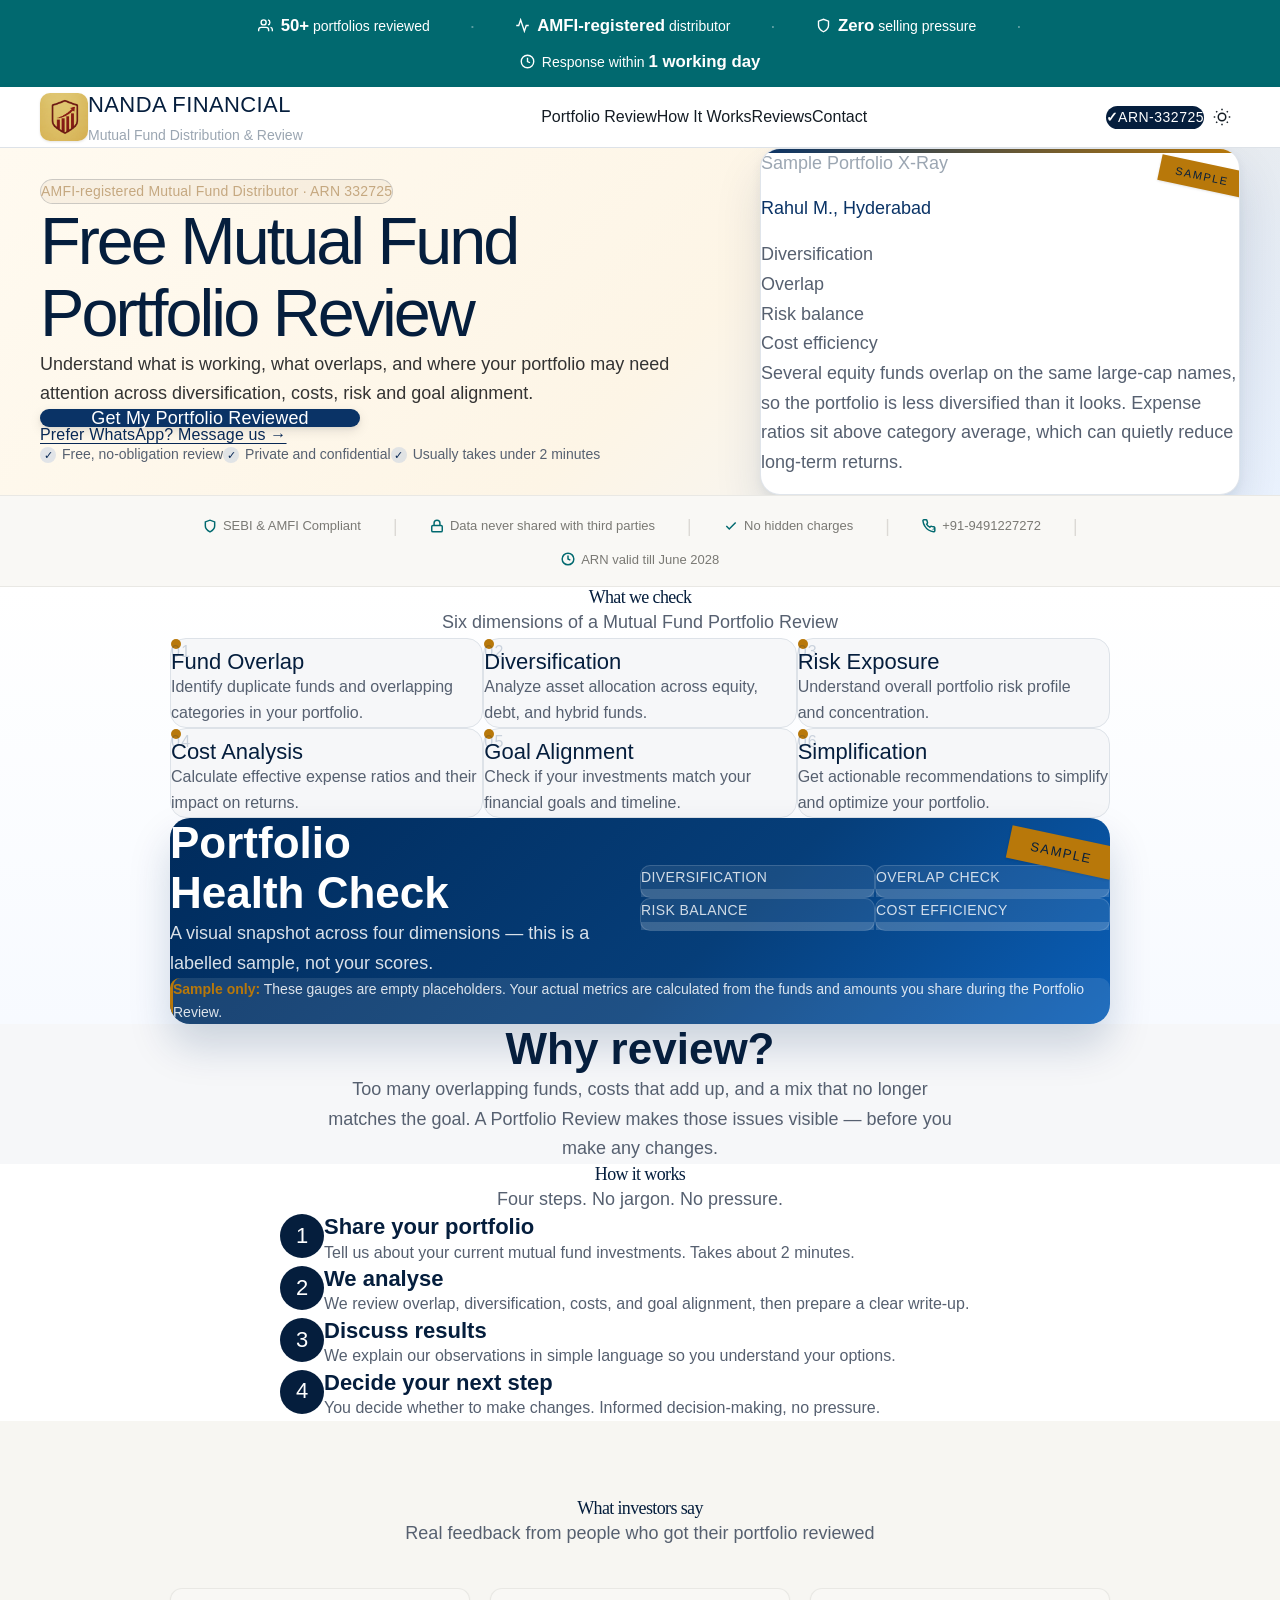
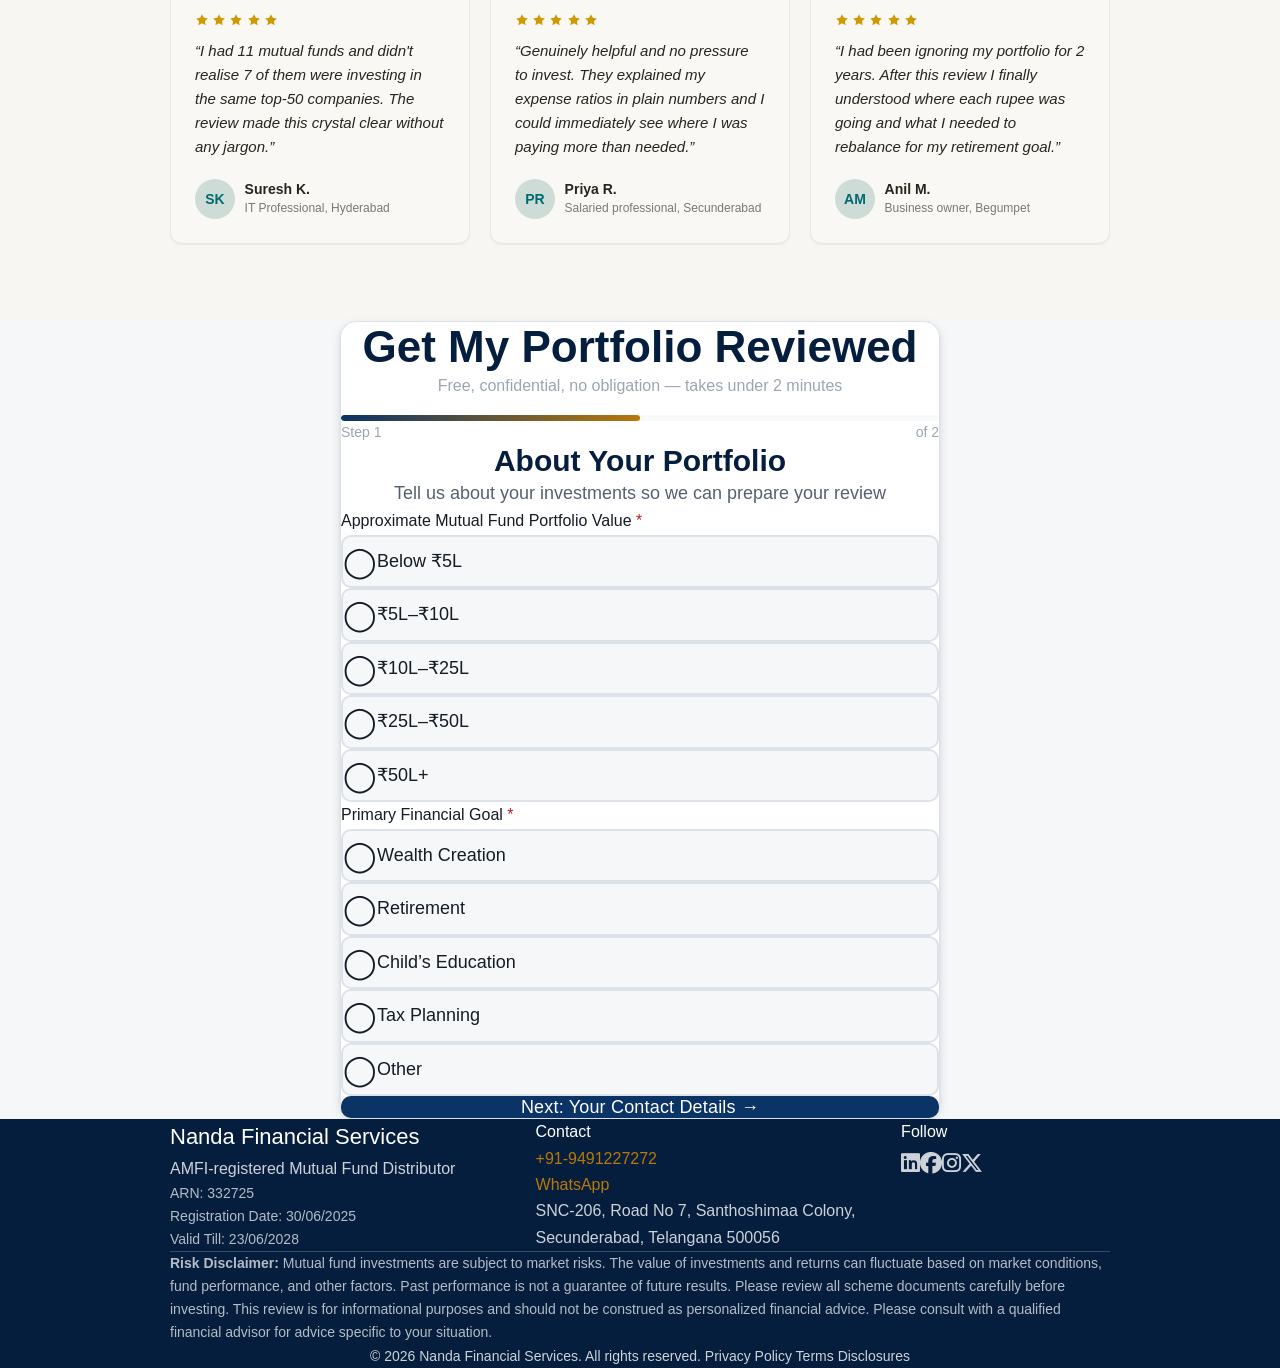
==== commit 19e5b1db: "Improve main site: stats bar, testimonials, dark mode toggle, trust strip, scroll animations" ====
--- a/index.html
+++ b/index.html
@@ -38,7 +38,7 @@
     'https://www.googletagmanager.com/gtm.js?id='+i+dl;f.parentNode.insertBefore(j,f);
     })(window,document,'script','dataLayer','GTM-KWLKH6NM');</script>
 
-    <!-- Modular CSS Files -->
+    <!-- CSS -->
     <link rel="stylesheet" href="css/design-system.css">
     <link rel="stylesheet" href="css/components.css">
     <link rel="stylesheet" href="css/layout.css">
@@ -47,6 +47,7 @@
     <link rel="stylesheet" href="css/portfolio-review.css">
     <link rel="stylesheet" href="css/forms.css">
     <link rel="stylesheet" href="css/dark-mode.css">
+    <link rel="stylesheet" href="css/enhancements.css">
 
     <!-- Structured Data -->
     <script type="application/ld+json">
@@ -86,11 +87,36 @@
     <noscript><iframe src="https://www.googletagmanager.com/ns.html?id=GTM-KWLKH6NM"
     height="0" width="0" style="display:none;visibility:hidden"></iframe></noscript>
 
+    <!-- ── Stats bar ──────────────────────────────────────── -->
+    <div class="stats-bar" role="region" aria-label="Social proof">
+      <div class="stats-bar-inner">
+        <div class="stats-bar-item">
+          <svg width="15" height="15" viewBox="0 0 24 24" fill="none" stroke="currentColor" stroke-width="2.2" aria-hidden="true"><path d="M17 21v-2a4 4 0 0 0-4-4H5a4 4 0 0 0-4 4v2"/><circle cx="9" cy="7" r="4"/><path d="M23 21v-2a4 4 0 0 0-3-3.87"/><path d="M16 3.13a4 4 0 0 1 0 7.75"/></svg>
+          <span><strong>50+</strong> portfolios reviewed</span>
+        </div>
+        <span class="stats-bar-divider" aria-hidden="true">·</span>
+        <div class="stats-bar-item">
+          <svg width="15" height="15" viewBox="0 0 24 24" fill="none" stroke="currentColor" stroke-width="2.2" aria-hidden="true"><polyline points="22 12 18 12 15 21 9 3 6 12 2 12"/></svg>
+          <span><strong>AMFI-registered</strong> distributor</span>
+        </div>
+        <span class="stats-bar-divider" aria-hidden="true">·</span>
+        <div class="stats-bar-item">
+          <svg width="15" height="15" viewBox="0 0 24 24" fill="none" stroke="currentColor" stroke-width="2.2" aria-hidden="true"><path d="M12 22s8-4 8-10V5l-8-3-8 3v7c0 6 8 10 8 10z"/></svg>
+          <span><strong>Zero</strong> selling pressure</span>
+        </div>
+        <span class="stats-bar-divider" aria-hidden="true">·</span>
+        <div class="stats-bar-item">
+          <svg width="15" height="15" viewBox="0 0 24 24" fill="none" stroke="currentColor" stroke-width="2.2" aria-hidden="true"><circle cx="12" cy="12" r="10"/><polyline points="12 6 12 12 16 14"/></svg>
+          <span>Response within <strong>1 working day</strong></span>
+        </div>
+      </div>
+    </div>
+
     <!-- Header -->
     <header>
         <div class="header-container">
             <a href="/" class="logo-section">
-                <img src="logo.jpg" alt="Nanda Financial Services Logo">
+                <img src="logo.jpg" alt="Nanda Financial Services Logo" width="44" height="44" loading="eager">
                 <div class="logo-text">
                     <span class="logo-brand">Nanda Financial</span>
                     <p class="logo-tagline">Mutual Fund Distribution &amp; Review</p>
@@ -100,11 +126,16 @@
             <nav class="header-nav" aria-label="Main navigation">
                 <a href="#portfolio-review">Portfolio Review</a>
                 <a href="#how-it-works">How It Works</a>
+                <a href="#testimonials">Reviews</a>
                 <a href="#contact">Contact</a>
             </nav>
 
             <div class="header-cta">
                 <span class="arn-badge">ARN-332725</span>
+                <!-- Dark mode toggle -->
+                <button class="theme-toggle" id="themeToggle" aria-label="Switch to dark mode" type="button">
+                  <svg width="18" height="18" viewBox="0 0 24 24" fill="none" stroke="currentColor" stroke-width="2" aria-hidden="true" id="themeIcon"><circle cx="12" cy="12" r="5"/><path d="M12 1v2M12 21v2M4.22 4.22l1.42 1.42M18.36 18.36l1.42 1.42M1 12h2M21 12h2M4.22 19.78l1.42-1.42M18.36 5.64l1.42-1.42"/></svg>
+                </button>
                 <button class="menu-toggle" id="menuToggle" type="button" aria-label="Toggle menu" aria-expanded="false" aria-controls="mobileMenu">
                     <span></span>
                     <span></span>
@@ -117,6 +148,7 @@
             <div class="mobile-menu-nav">
                 <a href="#portfolio-review" onclick="closeMobileMenu()">Portfolio Review</a>
                 <a href="#how-it-works" onclick="closeMobileMenu()">How It Works</a>
+                <a href="#testimonials" onclick="closeMobileMenu()">Reviews</a>
                 <a href="#form-section" onclick="closeMobileMenu()">Get a Review</a>
                 <a href="#contact" onclick="closeMobileMenu()">Contact</a>
             </div>
@@ -131,7 +163,7 @@
         <div class="hero-container">
             <div class="hero-grid">
 
-                <div class="hero-left">
+                <div class="hero-left reveal">
                 <div class="hero-badge">
                     <span>AMFI-registered Mutual Fund Distributor &middot; ARN 332725</span>
                 </div>
@@ -159,7 +191,7 @@
 
                 </div>
 
-                <aside class="hero-xray sample-xray sample-block" aria-label="Sample Portfolio X-Ray">
+                <aside class="hero-xray sample-xray sample-block reveal" style="transition-delay:0.12s" aria-label="Sample Portfolio X-Ray">
                     <span class="sample-ribbon">SAMPLE</span>
                     <p class="xray-kicker">Sample Portfolio X-Ray</p>
                     <p class="xray-client">Rahul M., Hyderabad</p>
@@ -188,48 +220,78 @@
         </div>
     </section>
 
+    <!-- Trust strip -->
+    <div class="trust-strip" role="region" aria-label="Trust signals">
+      <div class="trust-strip-inner">
+        <div class="trust-item">
+          <svg width="14" height="14" viewBox="0 0 24 24" fill="none" stroke="currentColor" stroke-width="2.5" aria-hidden="true"><path d="M12 22s8-4 8-10V5l-8-3-8 3v7c0 6 8 10 8 10z"/></svg>
+          SEBI &amp; AMFI Compliant
+        </div>
+        <span class="trust-sep" aria-hidden="true">|</span>
+        <div class="trust-item">
+          <svg width="14" height="14" viewBox="0 0 24 24" fill="none" stroke="currentColor" stroke-width="2.5" aria-hidden="true"><rect x="3" y="11" width="18" height="11" rx="2" ry="2"/><path d="M7 11V7a5 5 0 0 1 10 0v4"/></svg>
+          Data never shared with third parties
+        </div>
+        <span class="trust-sep" aria-hidden="true">|</span>
+        <div class="trust-item">
+          <svg width="14" height="14" viewBox="0 0 24 24" fill="none" stroke="currentColor" stroke-width="2.5" aria-hidden="true"><polyline points="20 6 9 17 4 12"/></svg>
+          No hidden charges
+        </div>
+        <span class="trust-sep" aria-hidden="true">|</span>
+        <div class="trust-item">
+          <svg width="14" height="14" viewBox="0 0 24 24" fill="none" stroke="currentColor" stroke-width="2.5" aria-hidden="true"><path d="M22 16.92v3a2 2 0 0 1-2.18 2 19.79 19.79 0 0 1-8.63-3.07A19.5 19.5 0 0 1 4.69 12a19.79 19.79 0 0 1-3.07-8.67A2 2 0 0 1 3.6 1.18h3a2 2 0 0 1 2 1.72c.127.96.361 1.903.7 2.81a2 2 0 0 1-.45 2.11L7.91 8.63a16 16 0 0 0 5.46 5.46l.96-.96a2 2 0 0 1 2.11-.45c.907.339 1.85.573 2.81.7A2 2 0 0 1 21 16.92z"/></svg>
+          +91-9491227272
+        </div>
+        <span class="trust-sep" aria-hidden="true">|</span>
+        <div class="trust-item">
+          <svg width="14" height="14" viewBox="0 0 24 24" fill="none" stroke="currentColor" stroke-width="2.5" aria-hidden="true"><circle cx="12" cy="12" r="10"/><polyline points="12 6 12 12 16 14"/></svg>
+          ARN valid till June 2028
+        </div>
+      </div>
+    </div>
+
     <!-- What we check -->
     <section id="portfolio-review" class="portfolio-review-section">
         <div class="container">
-            <div class="section-title">
+            <div class="section-title reveal">
                 <h2>What we check</h2>
                 <p>Six dimensions of a Mutual Fund Portfolio Review</p>
             </div>
 
             <div class="review-checks-grid">
-                <div class="check-card">
+                <div class="check-card reveal">
                     <div class="check-icon" aria-hidden="true"></div>
                     <h3>Fund Overlap</h3>
                     <p>Identify duplicate funds and overlapping categories in your portfolio.</p>
                 </div>
-                <div class="check-card">
+                <div class="check-card reveal" style="transition-delay:0.05s">
                     <div class="check-icon" aria-hidden="true"></div>
                     <h3>Diversification</h3>
                     <p>Analyze asset allocation across equity, debt, and hybrid funds.</p>
                 </div>
-                <div class="check-card">
+                <div class="check-card reveal" style="transition-delay:0.10s">
                     <div class="check-icon" aria-hidden="true"></div>
                     <h3>Risk Exposure</h3>
                     <p>Understand overall portfolio risk profile and concentration.</p>
                 </div>
-                <div class="check-card">
+                <div class="check-card reveal" style="transition-delay:0.15s">
                     <div class="check-icon" aria-hidden="true"></div>
                     <h3>Cost Analysis</h3>
                     <p>Calculate effective expense ratios and their impact on returns.</p>
                 </div>
-                <div class="check-card">
+                <div class="check-card reveal" style="transition-delay:0.20s">
                     <div class="check-icon" aria-hidden="true"></div>
                     <h3>Goal Alignment</h3>
                     <p>Check if your investments match your financial goals and timeline.</p>
                 </div>
-                <div class="check-card">
+                <div class="check-card reveal" style="transition-delay:0.25s">
                     <div class="check-icon" aria-hidden="true"></div>
                     <h3>Simplification</h3>
                     <p>Get actionable recommendations to simplify and optimize your portfolio.</p>
                 </div>
             </div>
 
-            <div class="portfolio-health-section sample-block">
+            <div class="portfolio-health-section sample-block reveal">
                 <span class="sample-ribbon sample-ribbon-lg">SAMPLE</span>
                 <div class="health-container">
                     <div class="health-content">
@@ -262,9 +324,9 @@
         </div>
     </section>
 
-    <!-- Why review — compressed -->
+    <!-- Why review -->
     <section id="why-review" class="why-review-compact">
-        <div class="container">
+        <div class="container reveal">
             <h2>Why review?</h2>
             <p>Too many overlapping funds, costs that add up, and a mix that no longer matches the goal. A Portfolio Review makes those issues visible &mdash; before you make any changes.</p>
         </div>
@@ -273,34 +335,34 @@
     <!-- How It Works -->
     <section id="how-it-works" class="how-it-works">
         <div class="container">
-            <div class="section-title">
+            <div class="section-title reveal">
                 <h2>How it works</h2>
                 <p>Four steps. No jargon. No pressure.</p>
             </div>
 
             <ol class="process-steps">
-                <li>
+                <li class="reveal">
                     <span class="step-num">1</span>
                     <div>
                         <h3>Share your portfolio</h3>
                         <p>Tell us about your current mutual fund investments. Takes about 2 minutes.</p>
                     </div>
                 </li>
-                <li>
+                <li class="reveal" style="transition-delay:0.08s">
                     <span class="step-num">2</span>
                     <div>
                         <h3>We analyse</h3>
                         <p>We review overlap, diversification, costs, and goal alignment, then prepare a clear write-up.</p>
                     </div>
                 </li>
-                <li>
+                <li class="reveal" style="transition-delay:0.16s">
                     <span class="step-num">3</span>
                     <div>
                         <h3>Discuss results</h3>
                         <p>We explain our observations in simple language so you understand your options.</p>
                     </div>
                 </li>
-                <li>
+                <li class="reveal" style="transition-delay:0.24s">
                     <span class="step-num">4</span>
                     <div>
                         <h3>Decide your next step</h3>
@@ -309,6 +371,73 @@
                 </li>
             </ol>
         </div>
+    </section>
+
+    <!-- ── Testimonials ───────────────────────────────────── -->
+    <section id="testimonials" class="testimonials-section">
+      <div class="container">
+        <div class="section-title reveal">
+          <h2>What investors say</h2>
+          <p>Real feedback from people who got their portfolio reviewed</p>
+        </div>
+        <div class="testimonials-grid">
+
+          <div class="testimonial-card reveal">
+            <div class="testimonial-stars" aria-label="5 out of 5 stars">
+              <svg width="14" height="14" viewBox="0 0 24 24" fill="currentColor" aria-hidden="true"><polygon points="12 2 15.09 8.26 22 9.27 17 14.14 18.18 21.02 12 17.77 5.82 21.02 7 14.14 2 9.27 8.91 8.26 12 2"/></svg>
+              <svg width="14" height="14" viewBox="0 0 24 24" fill="currentColor" aria-hidden="true"><polygon points="12 2 15.09 8.26 22 9.27 17 14.14 18.18 21.02 12 17.77 5.82 21.02 7 14.14 2 9.27 8.91 8.26 12 2"/></svg>
+              <svg width="14" height="14" viewBox="0 0 24 24" fill="currentColor" aria-hidden="true"><polygon points="12 2 15.09 8.26 22 9.27 17 14.14 18.18 21.02 12 17.77 5.82 21.02 7 14.14 2 9.27 8.91 8.26 12 2"/></svg>
+              <svg width="14" height="14" viewBox="0 0 24 24" fill="currentColor" aria-hidden="true"><polygon points="12 2 15.09 8.26 22 9.27 17 14.14 18.18 21.02 12 17.77 5.82 21.02 7 14.14 2 9.27 8.91 8.26 12 2"/></svg>
+              <svg width="14" height="14" viewBox="0 0 24 24" fill="currentColor" aria-hidden="true"><polygon points="12 2 15.09 8.26 22 9.27 17 14.14 18.18 21.02 12 17.77 5.82 21.02 7 14.14 2 9.27 8.91 8.26 12 2"/></svg>
+            </div>
+            <p class="testimonial-quote">&ldquo;I had 11 mutual funds and didn't realise 7 of them were investing in the same top-50 companies. The review made this crystal clear without any jargon.&rdquo;</p>
+            <div class="testimonial-author">
+              <div class="testimonial-avatar" aria-hidden="true">SK</div>
+              <div>
+                <div class="testimonial-name">Suresh K.</div>
+                <div class="testimonial-meta">IT Professional, Hyderabad</div>
+              </div>
+            </div>
+          </div>
+
+          <div class="testimonial-card reveal" style="transition-delay:0.08s">
+            <div class="testimonial-stars" aria-label="5 out of 5 stars">
+              <svg width="14" height="14" viewBox="0 0 24 24" fill="currentColor" aria-hidden="true"><polygon points="12 2 15.09 8.26 22 9.27 17 14.14 18.18 21.02 12 17.77 5.82 21.02 7 14.14 2 9.27 8.91 8.26 12 2"/></svg>
+              <svg width="14" height="14" viewBox="0 0 24 24" fill="currentColor" aria-hidden="true"><polygon points="12 2 15.09 8.26 22 9.27 17 14.14 18.18 21.02 12 17.77 5.82 21.02 7 14.14 2 9.27 8.91 8.26 12 2"/></svg>
+              <svg width="14" height="14" viewBox="0 0 24 24" fill="currentColor" aria-hidden="true"><polygon points="12 2 15.09 8.26 22 9.27 17 14.14 18.18 21.02 12 17.77 5.82 21.02 7 14.14 2 9.27 8.91 8.26 12 2"/></svg>
+              <svg width="14" height="14" viewBox="0 0 24 24" fill="currentColor" aria-hidden="true"><polygon points="12 2 15.09 8.26 22 9.27 17 14.14 18.18 21.02 12 17.77 5.82 21.02 7 14.14 2 9.27 8.91 8.26 12 2"/></svg>
+              <svg width="14" height="14" viewBox="0 0 24 24" fill="currentColor" aria-hidden="true"><polygon points="12 2 15.09 8.26 22 9.27 17 14.14 18.18 21.02 12 17.77 5.82 21.02 7 14.14 2 9.27 8.91 8.26 12 2"/></svg>
+            </div>
+            <p class="testimonial-quote">&ldquo;Genuinely helpful and no pressure to invest. They explained my expense ratios in plain numbers and I could immediately see where I was paying more than needed.&rdquo;</p>
+            <div class="testimonial-author">
+              <div class="testimonial-avatar" aria-hidden="true">PR</div>
+              <div>
+                <div class="testimonial-name">Priya R.</div>
+                <div class="testimonial-meta">Salaried professional, Secunderabad</div>
+              </div>
+            </div>
+          </div>
+
+          <div class="testimonial-card reveal" style="transition-delay:0.16s">
+            <div class="testimonial-stars" aria-label="5 out of 5 stars">
+              <svg width="14" height="14" viewBox="0 0 24 24" fill="currentColor" aria-hidden="true"><polygon points="12 2 15.09 8.26 22 9.27 17 14.14 18.18 21.02 12 17.77 5.82 21.02 7 14.14 2 9.27 8.91 8.26 12 2"/></svg>
+              <svg width="14" height="14" viewBox="0 0 24 24" fill="currentColor" aria-hidden="true"><polygon points="12 2 15.09 8.26 22 9.27 17 14.14 18.18 21.02 12 17.77 5.82 21.02 7 14.14 2 9.27 8.91 8.26 12 2"/></svg>
+              <svg width="14" height="14" viewBox="0 0 24 24" fill="currentColor" aria-hidden="true"><polygon points="12 2 15.09 8.26 22 9.27 17 14.14 18.18 21.02 12 17.77 5.82 21.02 7 14.14 2 9.27 8.91 8.26 12 2"/></svg>
+              <svg width="14" height="14" viewBox="0 0 24 24" fill="currentColor" aria-hidden="true"><polygon points="12 2 15.09 8.26 22 9.27 17 14.14 18.18 21.02 12 17.77 5.82 21.02 7 14.14 2 9.27 8.91 8.26 12 2"/></svg>
+              <svg width="14" height="14" viewBox="0 0 24 24" fill="currentColor" aria-hidden="true"><polygon points="12 2 15.09 8.26 22 9.27 17 14.14 18.18 21.02 12 17.77 5.82 21.02 7 14.14 2 9.27 8.91 8.26 12 2"/></svg>
+            </div>
+            <p class="testimonial-quote">&ldquo;I had been ignoring my portfolio for 2 years. After this review I finally understood where each rupee was going and what I needed to rebalance for my retirement goal.&rdquo;</p>
+            <div class="testimonial-author">
+              <div class="testimonial-avatar" aria-hidden="true">AM</div>
+              <div>
+                <div class="testimonial-name">Anil M.</div>
+                <div class="testimonial-meta">Business owner, Begumpet</div>
+              </div>
+            </div>
+          </div>
+
+        </div>
+      </div>
     </section>
 
     <!-- Portfolio Review Form -->
@@ -339,21 +468,11 @@
                         <div class="form-group" id="group-portfolioValue">
                             <label>Approximate Mutual Fund Portfolio Value <span class="required">*</span></label>
                             <div class="option-group" role="group" aria-label="Portfolio value options">
-                                <button type="button" class="option-btn" aria-pressed="false" onclick="selectOption(this, 'portfolioValue', 'below-5l')">
-                                    Below &#x20B9;5L
-                                </button>
-                                <button type="button" class="option-btn" aria-pressed="false" onclick="selectOption(this, 'portfolioValue', '5l-10l')">
-                                    &#x20B9;5L&ndash;&#x20B9;10L
-                                </button>
-                                <button type="button" class="option-btn" aria-pressed="false" onclick="selectOption(this, 'portfolioValue', '10l-25l')">
-                                    &#x20B9;10L&ndash;&#x20B9;25L
-                                </button>
-                                <button type="button" class="option-btn" aria-pressed="false" onclick="selectOption(this, 'portfolioValue', '25l-50l')">
-                                    &#x20B9;25L&ndash;&#x20B9;50L
-                                </button>
-                                <button type="button" class="option-btn" aria-pressed="false" onclick="selectOption(this, 'portfolioValue', '50l-plus')">
-                                    &#x20B9;50L+
-                                </button>
+                                <button type="button" class="option-btn" aria-pressed="false" onclick="selectOption(this, 'portfolioValue', 'below-5l')">Below &#x20B9;5L</button>
+                                <button type="button" class="option-btn" aria-pressed="false" onclick="selectOption(this, 'portfolioValue', '5l-10l')">&#x20B9;5L&ndash;&#x20B9;10L</button>
+                                <button type="button" class="option-btn" aria-pressed="false" onclick="selectOption(this, 'portfolioValue', '10l-25l')">&#x20B9;10L&ndash;&#x20B9;25L</button>
+                                <button type="button" class="option-btn" aria-pressed="false" onclick="selectOption(this, 'portfolioValue', '25l-50l')">&#x20B9;25L&ndash;&#x20B9;50L</button>
+                                <button type="button" class="option-btn" aria-pressed="false" onclick="selectOption(this, 'portfolioValue', '50l-plus')">&#x20B9;50L+</button>
                             </div>
                             <span class="form-error"></span>
                         </div>
@@ -361,21 +480,11 @@
                         <div class="form-group" id="group-primaryGoal">
                             <label>Primary Financial Goal <span class="required">*</span></label>
                             <div class="option-group" role="group" aria-label="Primary financial goal options">
-                                <button type="button" class="option-btn" aria-pressed="false" onclick="selectOption(this, 'primaryGoal', 'wealth')">
-                                    Wealth Creation
-                                </button>
-                                <button type="button" class="option-btn" aria-pressed="false" onclick="selectOption(this, 'primaryGoal', 'retirement')">
-                                    Retirement
-                                </button>
-                                <button type="button" class="option-btn" aria-pressed="false" onclick="selectOption(this, 'primaryGoal', 'education')">
-                                    Child&rsquo;s Education
-                                </button>
-                                <button type="button" class="option-btn" aria-pressed="false" onclick="selectOption(this, 'primaryGoal', 'tax')">
-                                    Tax Planning
-                                </button>
-                                <button type="button" class="option-btn" aria-pressed="false" onclick="selectOption(this, 'primaryGoal', 'other')">
-                                    Other
-                                </button>
+                                <button type="button" class="option-btn" aria-pressed="false" onclick="selectOption(this, 'primaryGoal', 'wealth')">Wealth Creation</button>
+                                <button type="button" class="option-btn" aria-pressed="false" onclick="selectOption(this, 'primaryGoal', 'retirement')">Retirement</button>
+                                <button type="button" class="option-btn" aria-pressed="false" onclick="selectOption(this, 'primaryGoal', 'education')">Child&rsquo;s Education</button>
+                                <button type="button" class="option-btn" aria-pressed="false" onclick="selectOption(this, 'primaryGoal', 'tax')">Tax Planning</button>
+                                <button type="button" class="option-btn" aria-pressed="false" onclick="selectOption(this, 'primaryGoal', 'other')">Other</button>
                             </div>
                             <span class="form-error"></span>
                         </div>
@@ -464,9 +573,7 @@
                                 </div>
                             </div>
 
-                            <a class="btn btn-ghost" href="https://wa.me/919491227272" onclick="openWhatsAppPortfolioReview(); return false;">
-                                or message us on WhatsApp
-                            </a>
+                            <a class="btn btn-ghost" href="https://wa.me/919491227272" onclick="openWhatsAppPortfolioReview(); return false;">or message us on WhatsApp</a>
                         </div>
                     </div>
                 </form>
@@ -551,6 +658,47 @@
             email: ''
         };
 
+        /* ── Theme toggle ──────────────────────────────────── */
+        (function(){
+          const root = document.documentElement;
+          const body = document.body;
+          let dark = window.matchMedia('(prefers-color-scheme: dark)').matches;
+          if (dark) body.classList.add('dark-mode');
+          document.addEventListener('DOMContentLoaded', function(){
+            const btn = document.getElementById('themeToggle');
+            const icon = document.getElementById('themeIcon');
+            function updateIcon(){
+              if(dark){
+                icon.innerHTML = '<path d="M21 12.79A9 9 0 1 1 11.21 3 7 7 0 0 0 21 12.79z"/>';
+                btn.setAttribute('aria-label','Switch to light mode');
+              } else {
+                icon.innerHTML = '<circle cx="12" cy="12" r="5"/><path d="M12 1v2M12 21v2M4.22 4.22l1.42 1.42M18.36 18.36l1.42 1.42M1 12h2M21 12h2M4.22 19.78l1.42-1.42M18.36 5.64l1.42-1.42"/>';
+                btn.setAttribute('aria-label','Switch to dark mode');
+              }
+            }
+            updateIcon();
+            btn.addEventListener('click', function(){
+              dark = !dark;
+              body.classList.toggle('dark-mode', dark);
+              updateIcon();
+            });
+          });
+        })();
+
+        /* ── Scroll reveal ─────────────────────────────────── */
+        document.addEventListener('DOMContentLoaded', function(){
+          if (!window.IntersectionObserver) return;
+          const io = new IntersectionObserver(function(entries){
+            entries.forEach(function(e){
+              if(e.isIntersecting){
+                e.target.classList.add('visible');
+                io.unobserve(e.target);
+              }
+            });
+          }, { threshold: 0.12 });
+          document.querySelectorAll('.reveal').forEach(function(el){ io.observe(el); });
+        });
+
         document.addEventListener('DOMContentLoaded', () => {
             initializeApp();
         });
@@ -565,8 +713,6 @@
 
             window.addEventListener('scroll', handleStickyCtaVisibility, { passive: true });
             handleStickyCtaVisibility();
-
-            setupThemeToggle();
         }
 
         function toggleMobileMenu() {
@@ -868,25 +1014,6 @@
             window.open(url, '_blank');
         }
 
-        function setupThemeToggle() {
-            const prefersDark = window.matchMedia('(prefers-color-scheme: dark)').matches;
-            const savedTheme  = UTILS.getFromStorage(CONFIG.STORAGE.THEME_PREFERENCE);
-            if (savedTheme) {
-                applyTheme(savedTheme);
-            } else if (prefersDark) {
-                applyTheme('dark');
-            }
-        }
-
-        function applyTheme(theme) {
-            if (theme === 'dark') {
-                document.body.classList.add('dark-mode');
-            } else {
-                document.body.classList.remove('dark-mode');
-            }
-            UTILS.saveToStorage(CONFIG.STORAGE.THEME_PREFERENCE, theme);
-        }
-
         document.addEventListener('input', (e) => {
             if (e.target.tagName === 'INPUT' || e.target.tagName === 'SELECT') {
                 clearFieldError(e.target.id);
--- a/css/design-system.css
+++ b/css/design-system.css
@@ -1,304 +1,416 @@
 /* ========================================
-   DESIGN SYSTEM - Foundation
+   DESIGN SYSTEM — Nanda Financial Services
+   Refined professional palette, fluid type,
+   dark/light mode, 4px spacing
    ======================================== */
 
-:root {
-  /* Color Palette - Financial Services Professional */
-  --primary: #0056D2;           /* Professional Royal Blue - Trust */
-  --primary-dark: #003fa3;      /* Darker shade for hover */
-  --primary-light: #e6f0ff;     /* Light background */
-  
-  --secondary: #FF9900;         /* Wealth Gold - Accent */
-  --secondary-dark: #cc7a00;    /* Darker shade */
-  --secondary-light: #fff5e6;   /* Light background */
-  
-  --accent: #002B5C;            /* Deep Navy - Authority */
-  --accent-light: #f0f4f8;      /* Light variant */
-  
-  --success: #00C853;           /* Growth Green */
-  --success-dark: #008c35;      /* Darker green */
-  --success-light: #e8f5e9;     /* Light background */
-  
-  --warning: #FFA500;           /* Warning Orange */
-  --warning-light: #fff3e0;     /* Light background */
-  
-  --error: #d32f2f;             /* Error Red */
-  --error-light: #ffebee;       /* Light background */
-  
-  --text-dark: #1A1A1A;         /* Primary text */
-  --text-medium: #595959;       /* Secondary text */
-  --text-light: #8a8a8a;        /* Tertiary text */
-  --text-muted: #b0b0b0;        /* Muted text */
-  
-  --bg-white: #ffffff;          /* White background */
-  --bg-light: #f4f7fa;          /* Light gray background */
-  --bg-lighter: #fafbfc;        /* Lighter gray */
-  --bg-dark: #0A192F;           /* Dark background */
-  
-  --border-light: #e2e8f0;      /* Light borders */
-  --border-medium: #cbd5e1;     /* Medium borders */
-  --border-dark: #64748b;       /* Dark borders */
-  
-  --glass: rgba(255, 255, 255, 0.95); /* Glassmorphism */
-  --glass-dark: rgba(10, 25, 47, 0.95);
-  
-  /* Spacing Scale (8px base) */
-  --space-xs: 0.25rem;          /* 4px */
-  --space-sm: 0.5rem;           /* 8px */
-  --space-md: 1rem;             /* 16px */
-  --space-lg: 1.5rem;           /* 24px */
-  --space-xl: 2rem;             /* 32px */
-  --space-2xl: 3rem;            /* 48px */
-  --space-3xl: 4rem;            /* 64px */
-  --space-4xl: 6rem;            /* 96px */
-  
-  /* Typography Scale */
-  --text-xs: 0.75rem;           /* 12px */
-  --text-sm: 0.875rem;          /* 14px */
-  --text-base: 1rem;            /* 16px */
-  --text-lg: 1.125rem;          /* 18px */
-  --text-xl: 1.25rem;           /* 20px */
-  --text-2xl: 1.5rem;           /* 24px */
-  --text-3xl: 1.875rem;         /* 30px */
-  --text-4xl: 2.25rem;          /* 36px */
-  --text-5xl: 3rem;             /* 48px */
-  --text-6xl: 3.75rem;          /* 60px */
-  
-  /* Line Height */
-  --line-tight: 1.2;
-  --line-normal: 1.5;
-  --line-relaxed: 1.75;
-  --line-loose: 2;
-  
-  /* Font Weight */
-  --fw-light: 300;
-  --fw-normal: 400;
-  --fw-medium: 500;
-  --fw-semibold: 600;
-  --fw-bold: 700;
-  --fw-extrabold: 800;
-  
-  /* Border Radius */
-  --radius-none: 0;
-  --radius-sm: 0.375rem;        /* 6px */
-  --radius-md: 0.75rem;         /* 12px */
-  --radius-lg: 1.5rem;          /* 24px */
-  --radius-xl: 2rem;            /* 32px */
-  --radius-full: 9999px;        /* Full round */
-  
-  /* Shadows */
-  --shadow-xs: 0 1px 2px 0 rgba(0, 0, 0, 0.05);
-  --shadow-sm: 0 1px 3px 0 rgba(0, 0, 0, 0.1), 0 1px 2px 0 rgba(0, 0, 0, 0.06);
-  --shadow-md: 0 4px 6px -1px rgba(0, 0, 0, 0.1), 0 2px 4px -1px rgba(0, 0, 0, 0.06);
-  --shadow-lg: 0 10px 15px -3px rgba(0, 0, 0, 0.1), 0 4px 6px -2px rgba(0, 0, 0, 0.05);
-  --shadow-xl: 0 20px 25px -5px rgba(0, 0, 0, 0.1), 0 10px 10px -5px rgba(0, 0, 0, 0.04);
-  --shadow-2xl: 0 25px 50px -12px rgba(0, 0, 0, 0.15);
-  
+/* Art direction: Financial services, trust-first
+   Palette: warm navy surfaces, gold accent for wealth/CTA
+   Typography: Instrument Serif display + DM Sans body
+   Density: balanced */
+
+:root, [data-theme="light"] {
+  /* Surfaces — warm white */
+  --color-bg:               #f6f7f9;
+  --color-surface:          #ffffff;
+  --color-surface-2:        #f9fafb;
+  --color-surface-offset:   #f0f2f5;
+  --color-surface-dynamic:  #e8ecf0;
+  --color-divider:          #dde2e8;
+  --color-border:           #d1d8e0;
+
+  /* Text */
+  --color-text:             #141c24;
+  --color-text-muted:       #566070;
+  --color-text-faint:       #9ba6b2;
+  --color-text-inverse:     #ffffff;
+
+  /* Primary — deep navy */
+  --color-primary:          #0a3366;
+  --color-primary-hover:    #082855;
+  --color-primary-active:   #051e3d;
+  --color-primary-highlight:#dce6f5;
+
+  /* Accent — wealth gold */
+  --color-accent:           #b8780a;
+  --color-accent-hover:     #9a6208;
+  --color-accent-active:    #7a4d06;
+  --color-accent-highlight: #fdf0d8;
+
+  /* Success */
+  --color-success:          #1a6b3a;
+  --color-success-hover:    #135229;
+  --color-success-highlight:#d4edda;
+
+  /* Error */
+  --color-error:            #b91c1c;
+  --color-error-hover:      #991515;
+  --color-error-highlight:  #fee2e2;
+
+  /* Warning */
+  --color-warning:          #92400e;
+  --color-warning-highlight:#fef3c7;
+
+  /* Shadows — cool-tinted */
+  --shadow-xs: 0 1px 2px oklch(0.18 0.02 240 / 0.05);
+  --shadow-sm: 0 1px 3px oklch(0.18 0.02 240 / 0.08), 0 1px 2px oklch(0.18 0.02 240 / 0.04);
+  --shadow-md: 0 4px 12px oklch(0.18 0.02 240 / 0.10), 0 2px 4px oklch(0.18 0.02 240 / 0.06);
+  --shadow-lg: 0 12px 32px oklch(0.18 0.02 240 / 0.12), 0 4px 8px oklch(0.18 0.02 240 / 0.06);
+  --shadow-xl: 0 24px 48px oklch(0.18 0.02 240 / 0.14);
+
+  /* Radius */
+  --radius-sm:   0.375rem;
+  --radius-md:   0.625rem;
+  --radius-lg:   1rem;
+  --radius-xl:   1.5rem;
+  --radius-full: 9999px;
+
   /* Transitions */
-  --transition-fast: 150ms cubic-bezier(0.4, 0, 0.2, 1);
-  --transition-base: 200ms cubic-bezier(0.4, 0, 0.2, 1);
-  --transition-slow: 300ms cubic-bezier(0.4, 0, 0.2, 1);
-  
-  /* Z-index Scale */
-  --z-hide: -1;
-  --z-base: 0;
-  --z-dropdown: 100;
-  --z-sticky: 500;
-  --z-fixed: 1000;
-  --z-modal-bg: 1100;
-  --z-modal: 1200;
-  --z-tooltip: 1300;
-  
-  /* Breakpoints (Mobile First) */
-  --breakpoint-sm: 640px;       /* Small devices */
-  --breakpoint-md: 768px;       /* Tablets */
-  --breakpoint-lg: 1024px;      /* Desktops */
-  --breakpoint-xl: 1280px;      /* Large desktops */
-  --breakpoint-2xl: 1536px;     /* Extra large desktops */
-}
-
-/* Dark Mode Variables */
+  --transition-fast:        150ms cubic-bezier(0.16, 1, 0.3, 1);
+  --transition-base:        200ms cubic-bezier(0.16, 1, 0.3, 1);
+  --transition-slow:        320ms cubic-bezier(0.16, 1, 0.3, 1);
+
+  /* Fluid type scale */
+  --text-xs:   clamp(0.75rem,  0.7rem  + 0.25vw, 0.875rem);
+  --text-sm:   clamp(0.875rem, 0.8rem  + 0.35vw, 1rem);
+  --text-base: clamp(1rem,     0.95rem + 0.25vw, 1.125rem);
+  --text-lg:   clamp(1.125rem, 1rem    + 0.65vw, 1.375rem);
+  --text-xl:   clamp(1.375rem, 1.1rem  + 1.1vw,  1.875rem);
+  --text-2xl:  clamp(1.75rem,  1.2rem  + 2vw,    2.75rem);
+  --text-3xl:  clamp(2.25rem,  1rem    + 3.5vw,  3.5rem);
+
+  /* Spacing — 4px base */
+  --space-1:  0.25rem;
+  --space-2:  0.5rem;
+  --space-3:  0.75rem;
+  --space-4:  1rem;
+  --space-5:  1.25rem;
+  --space-6:  1.5rem;
+  --space-8:  2rem;
+  --space-10: 2.5rem;
+  --space-12: 3rem;
+  --space-16: 4rem;
+  --space-20: 5rem;
+  --space-24: 6rem;
+
+  /* Fonts */
+  --font-display: 'Instrument Serif', Georgia, serif;
+  --font-body:    'DM Sans', 'Helvetica Neue', sans-serif;
+
+  /* Content widths */
+  --content-narrow:  640px;
+  --content-default: 980px;
+  --content-wide:    1200px;
+
+  /* Legacy aliases — keep old CSS files working */
+  --primary:           var(--color-primary);
+  --primary-dark:      var(--color-primary-hover);
+  --primary-light:     var(--color-primary-highlight);
+  --secondary:         var(--color-accent);
+  --secondary-dark:    var(--color-accent-hover);
+  --secondary-light:   var(--color-accent-highlight);
+  --accent:            var(--color-primary-active);
+  --accent-light:      var(--color-surface-offset);
+  --success:           var(--color-success);
+  --success-dark:      var(--color-success-hover);
+  --success-light:     var(--color-success-highlight);
+  --error:             var(--color-error);
+  --error-light:       var(--color-error-highlight);
+  --warning:           var(--color-warning);
+  --warning-light:     var(--color-warning-highlight);
+  --text-dark:         var(--color-text);
+  --text-medium:       var(--color-text-muted);
+  --text-light:        var(--color-text-faint);
+  --text-muted:        var(--color-text-faint);
+  --bg-white:          var(--color-surface);
+  --bg-light:          var(--color-bg);
+  --bg-lighter:        var(--color-surface-2);
+  --bg-dark:           #0a1929;
+  --border-light:      var(--color-divider);
+  --border-medium:     var(--color-border);
+  --border-dark:       var(--color-text-muted);
+  --glass:             rgba(255,255,255,0.95);
+  --glass-dark:        rgba(10,25,47,0.95);
+}
+
+/* Dark mode */
+[data-theme="dark"],
 @media (prefers-color-scheme: dark) {
-  :root {
-    --text-dark: #f0f0f0;
-    --text-medium: #b0b0b0;
-    --text-light: #808080;
-    --bg-white: #1a1a1a;
-    --bg-light: #2d2d2d;
-    --bg-lighter: #3a3a3a;
-    --border-light: #404040;
-    --border-medium: #505050;
-    --glass: rgba(26, 26, 26, 0.95);
+  :root:not([data-theme]) {
+    --color-bg:               #0f1923;
+    --color-surface:          #152030;
+    --color-surface-2:        #1a2840;
+    --color-surface-offset:   #1e2d47;
+    --color-surface-dynamic:  #25374f;
+    --color-divider:          #2a3e58;
+    --color-border:           #324a68;
+    --color-text:             #d8e4f0;
+    --color-text-muted:       #7a96b4;
+    --color-text-faint:       #4a6278;
+    --color-text-inverse:     #0f1923;
+    --color-primary:          #5590d8;
+    --color-primary-hover:    #3a78c8;
+    --color-primary-active:   #2660b0;
+    --color-primary-highlight:#1a2f50;
+    --color-accent:           #e8a030;
+    --color-accent-hover:     #d88c20;
+    --color-accent-active:    #c07810;
+    --color-accent-highlight: #3a2a10;
+    --color-success:          #4caf72;
+    --color-success-hover:    #3a9060;
+    --color-success-highlight:#142812;
+    --color-error:            #e86060;
+    --color-error-hover:      #d04848;
+    --color-error-highlight:  #3a1212;
+    --shadow-xs: 0 1px 2px oklch(0 0 0 / 0.20);
+    --shadow-sm: 0 1px 3px oklch(0 0 0 / 0.28);
+    --shadow-md: 0 4px 12px oklch(0 0 0 / 0.35);
+    --shadow-lg: 0 12px 32px oklch(0 0 0 / 0.42);
+    --shadow-xl: 0 24px 48px oklch(0 0 0 / 0.48);
+    --bg-white:  var(--color-surface);
+    --bg-light:  var(--color-bg);
+    --bg-lighter:var(--color-surface-2);
+    --text-dark: var(--color-text);
+    --text-medium:var(--color-text-muted);
+    --text-light:var(--color-text-faint);
+    --border-light:var(--color-divider);
+    --border-medium:var(--color-border);
+    --primary:   var(--color-primary);
+    --primary-dark:var(--color-primary-hover);
+    --primary-light:var(--color-primary-highlight);
+    --secondary: var(--color-accent);
+    --secondary-dark:var(--color-accent-hover);
+    --secondary-light:var(--color-accent-highlight);
+    --glass:     rgba(21,32,48,0.96);
+    --glass-dark:rgba(10,18,28,0.96);
   }
 }
 
-/* Reduced Motion Support */
+[data-theme="dark"] {
+  --color-bg:               #0f1923;
+  --color-surface:          #152030;
+  --color-surface-2:        #1a2840;
+  --color-surface-offset:   #1e2d47;
+  --color-surface-dynamic:  #25374f;
+  --color-divider:          #2a3e58;
+  --color-border:           #324a68;
+  --color-text:             #d8e4f0;
+  --color-text-muted:       #7a96b4;
+  --color-text-faint:       #4a6278;
+  --color-text-inverse:     #0f1923;
+  --color-primary:          #5590d8;
+  --color-primary-hover:    #3a78c8;
+  --color-primary-active:   #2660b0;
+  --color-primary-highlight:#1a2f50;
+  --color-accent:           #e8a030;
+  --color-accent-hover:     #d88c20;
+  --color-accent-active:    #c07810;
+  --color-accent-highlight: #3a2a10;
+  --color-success:          #4caf72;
+  --color-success-hover:    #3a9060;
+  --color-success-highlight:#142812;
+  --color-error:            #e86060;
+  --color-error-hover:      #d04848;
+  --color-error-highlight:  #3a1212;
+  --shadow-xs: 0 1px 2px oklch(0 0 0 / 0.20);
+  --shadow-sm: 0 1px 3px oklch(0 0 0 / 0.28);
+  --shadow-md: 0 4px 12px oklch(0 0 0 / 0.35);
+  --shadow-lg: 0 12px 32px oklch(0 0 0 / 0.42);
+  --shadow-xl: 0 24px 48px oklch(0 0 0 / 0.48);
+  --bg-white:  var(--color-surface);
+  --bg-light:  var(--color-bg);
+  --bg-lighter:var(--color-surface-2);
+  --text-dark: var(--color-text);
+  --text-medium:var(--color-text-muted);
+  --text-light:var(--color-text-faint);
+  --border-light:var(--color-divider);
+  --border-medium:var(--color-border);
+  --primary:   var(--color-primary);
+  --primary-dark:var(--color-primary-hover);
+  --primary-light:var(--color-primary-highlight);
+  --secondary: var(--color-accent);
+  --secondary-dark:var(--color-accent-hover);
+  --secondary-light:var(--color-accent-highlight);
+  --glass:     rgba(21,32,48,0.96);
+  --glass-dark:rgba(10,18,28,0.96);
+}
+
+/* Reduced motion */
 @media (prefers-reduced-motion: reduce) {
-  :root {
-    --transition-fast: 0ms;
-    --transition-base: 0ms;
-    --transition-slow: 0ms;
+  *, *::before, *::after {
+    animation-duration: 0.01ms !important;
+    animation-iteration-count: 1 !important;
+    transition-duration: 0.01ms !important;
+    scroll-behavior: auto !important;
   }
 }
 
 /* ========================================
-   RESET & BASE STYLES
+   RESET & BASE
    ======================================== */
 
-* {
-  margin: 0;
-  padding: 0;
-  box-sizing: border-box;
-}
+*, *::before, *::after { box-sizing: border-box; margin: 0; padding: 0; }
 
 html {
   scroll-behavior: smooth;
   -webkit-font-smoothing: antialiased;
   -moz-osx-font-smoothing: grayscale;
+  text-rendering: optimizeLegibility;
+  scroll-padding-top: 72px;
+  hanging-punctuation: first last;
 }
 
 body {
-  font-family: -apple-system, BlinkMacSystemFont, 'Segoe UI', 'Roboto', 'Oxygen',
-    'Ubuntu', 'Cantarell', 'Fira Sans', 'Droid Sans', 'Helvetica Neue',
-    'Inter', sans-serif;
+  font-family: var(--font-body);
   font-size: var(--text-base);
-  line-height: var(--line-normal);
-  color: var(--text-dark);
-  background-color: var(--bg-light);
+  line-height: 1.65;
+  color: var(--color-text);
+  background-color: var(--color-bg);
   overflow-x: hidden;
-}
-
-/* Typography */
-h1, h2, h3, h4, h5, h6 {
-  font-weight: var(--fw-bold);
-  line-height: var(--line-tight);
-  color: var(--text-dark);
-  margin-bottom: var(--space-md);
-}
-
-h1 { font-size: var(--text-5xl); }
-h2 { font-size: var(--text-4xl); }
-h3 { font-size: var(--text-3xl); }
-h4 { font-size: var(--text-2xl); }
-h5 { font-size: var(--text-xl); }
-h6 { font-size: var(--text-lg); }
-
-p {
-  margin-bottom: var(--space-md);
-  color: var(--text-medium);
-}
-
-a {
-  color: var(--primary);
-  text-decoration: none;
-  transition: color var(--transition-base);
-}
-
-a:hover {
-  color: var(--primary-dark);
-  text-decoration: underline;
-}
-
-strong, b {
-  font-weight: var(--fw-bold);
-}
-
-em, i {
-  font-style: italic;
-}
-
-code, pre {
-  font-family: 'Monaco', 'Courier New', monospace;
-  background-color: var(--bg-lighter);
-  padding: var(--space-xs) var(--space-sm);
+  min-height: 100dvh;
+}
+
+img, picture, video, canvas { display: block; max-width: 100%; height: auto; }
+ul[role="list"], ol[role="list"] { list-style: none; }
+input, button, textarea, select { font: inherit; color: inherit; }
+h1, h2, h3, h4, h5, h6 { text-wrap: balance; line-height: 1.15; color: var(--color-text); font-family: var(--font-body); font-weight: 700; }
+p, li, figcaption { text-wrap: pretty; }
+a { color: var(--color-primary); text-decoration: none; transition: color var(--transition-base); }
+a:hover { color: var(--color-primary-hover); text-decoration: underline; }
+strong, b { font-weight: 700; }
+button { cursor: pointer; background: none; border: none; }
+table { border-collapse: collapse; width: 100%; }
+
+::selection {
+  background: oklch(from var(--color-primary) l c h / 0.18);
+  color: var(--color-text);
+}
+
+:focus-visible {
+  outline: 2px solid var(--color-primary);
+  outline-offset: 3px;
   border-radius: var(--radius-sm);
-  font-size: var(--text-sm);
-}
-
-pre {
-  padding: var(--space-md);
-  overflow-x: auto;
-}
-
-ul, ol {
-  margin-left: var(--space-lg);
-  margin-bottom: var(--space-md);
-}
-
-li {
-  margin-bottom: var(--space-sm);
-}
-
-img {
-  max-width: 100%;
-  height: auto;
-  display: block;
-}
-
-button, input, textarea, select {
-  font-family: inherit;
-  font-size: inherit;
-}
-
-button {
-  cursor: pointer;
-}
-
-input:focus,
-textarea:focus,
-select:focus,
-button:focus {
-  outline: 2px solid var(--primary);
-  outline-offset: 2px;
-}
-
-/* Utility Classes */
+}
+
+a, button, [role="button"], input, textarea, select {
+  transition: color var(--transition-base),
+              background var(--transition-base),
+              border-color var(--transition-base),
+              box-shadow var(--transition-base),
+              opacity var(--transition-base);
+}
+
+/* ========================================
+   UTILITY CLASSES
+   ======================================== */
+
 .container {
   width: 100%;
-  max-width: 1200px;
-  margin-left: auto;
-  margin-right: auto;
-  padding-left: var(--space-md);
-  padding-right: var(--space-md);
-}
-
-.container-sm {
-  max-width: 640px;
-}
-
-.container-md {
-  max-width: 896px;
-}
-
-.container-lg {
-  max-width: 1200px;
-}
+  max-width: var(--content-default);
+  margin-inline: auto;
+  padding-inline: var(--space-5);
+}
+.container-sm { max-width: var(--content-narrow); }
+.container-lg { max-width: var(--content-wide); }
+.max-w-md     { max-width: 560px; margin-inline: auto; }
 
 .sr-only {
-  position: absolute;
-  width: 1px;
-  height: 1px;
-  padding: 0;
-  margin: -1px;
-  overflow: hidden;
-  clip: rect(0, 0, 0, 0);
+  position: absolute; width: 1px; height: 1px; padding: 0; margin: -1px;
+  overflow: hidden; clip: rect(0,0,0,0); white-space: nowrap; border-width: 0;
+}
+
+/* ========================================
+   TYPOGRAPHY — Display headings use Instrument Serif
+   ======================================== */
+
+.display-heading {
+  font-family: var(--font-display);
+  font-weight: 400;
+  letter-spacing: -0.01em;
+}
+
+h1 { font-size: var(--text-3xl); margin-bottom: var(--space-4); }
+h2 { font-size: var(--text-2xl); margin-bottom: var(--space-4); }
+h3 { font-size: var(--text-xl);  margin-bottom: var(--space-3); }
+h4 { font-size: var(--text-lg);  margin-bottom: var(--space-2); }
+p  { margin-bottom: var(--space-4); color: var(--color-text-muted); }
+
+/* Section titles */
+.section-title { text-align: center; margin-bottom: var(--space-12); }
+.section-title h2 { font-family: var(--font-display); font-weight: 400; color: var(--color-text); margin-bottom: var(--space-3); }
+.section-title p  { font-size: var(--text-lg); color: var(--color-text-muted); max-width: 52ch; margin-inline: auto; margin-bottom: 0; }
+
+/* ========================================
+   BUTTONS
+   ======================================== */
+
+.btn {
+  display: inline-flex;
+  align-items: center;
+  justify-content: center;
+  gap: var(--space-2);
+  padding: 0.75rem 1.5rem;
+  font-size: var(--text-sm);
+  font-weight: 600;
+  line-height: 1;
+  border-radius: var(--radius-md);
+  cursor: pointer;
+  border: 1.5px solid transparent;
+  text-decoration: none;
   white-space: nowrap;
-  border-width: 0;
-}
-
-.visually-hidden {
-  display: none !important;
-}
-
-/* Focus Visible (keyboard navigation) */
-:focus-visible {
-  outline: 2px solid var(--primary);
-  outline-offset: 2px;
-}
-
-button:focus-visible,
-a:focus-visible,
-input:focus-visible {
-  outline: 2px solid var(--primary);
-  outline-offset: 2px;
-}
+  letter-spacing: 0.01em;
+}
+
+.btn-primary {
+  background: var(--color-primary);
+  color: #fff;
+  border-color: var(--color-primary);
+  box-shadow: var(--shadow-sm);
+}
+.btn-primary:hover {
+  background: var(--color-primary-hover);
+  border-color: var(--color-primary-hover);
+  box-shadow: var(--shadow-md);
+  text-decoration: none;
+  color: #fff;
+}
+.btn-primary:active { background: var(--color-primary-active); }
+
+.btn-accent {
+  background: var(--color-accent);
+  color: #fff;
+  border-color: var(--color-accent);
+  box-shadow: var(--shadow-sm);
+}
+.btn-accent:hover {
+  background: var(--color-accent-hover);
+  border-color: var(--color-accent-hover);
+  box-shadow: var(--shadow-md);
+  text-decoration: none;
+  color: #fff;
+}
+
+.btn-ghost {
+  background: transparent;
+  color: var(--color-primary);
+  border-color: oklch(from var(--color-primary) l c h / 0.30);
+}
+.btn-ghost:hover {
+  background: var(--color-primary-highlight);
+  border-color: var(--color-primary);
+  text-decoration: none;
+}
+
+.btn-ghost-text {
+  background: transparent;
+  color: var(--color-primary);
+  border-color: transparent;
+  padding-inline: var(--space-2);
+}
+.btn-ghost-text:hover { text-decoration: underline; background: transparent; }
+
+.btn-block { width: 100%; }
+.btn-next  { background: var(--color-primary); color: #fff; border-color: var(--color-primary); width: 100%; }
+.btn-next:hover { background: var(--color-primary-hover); text-decoration: none; color: #fff; }
+.btn-back  { background: transparent; color: var(--color-text-muted); border-color: var(--color-border); }
+.btn-back:hover { background: var(--color-surface-offset); text-decoration: none; }
--- a/css/enhancements.css
+++ b/css/enhancements.css
@@ -0,0 +1,216 @@
+/* =========================================================
+   enhancements.css — Stats bar, Testimonials, Trust strip,
+   Dark-mode toggle, Scroll-reveal, Nav improvements
+   ========================================================= */
+
+/* ── Scroll reveal ───────────────────────────────────────── */
+.reveal {
+  opacity: 0;
+  transform: translateY(28px);
+  transition: opacity 0.55s cubic-bezier(0.16,1,0.3,1),
+              transform 0.55s cubic-bezier(0.16,1,0.3,1);
+}
+.reveal.visible {
+  opacity: 1;
+  transform: translateY(0);
+}
+@media (prefers-reduced-motion: reduce) {
+  .reveal { opacity: 1; transform: none; transition: none; }
+}
+
+/* ── Dark mode toggle button in header ───────────────────── */
+.theme-toggle {
+  background: none;
+  border: 1px solid oklch(from currentColor l c h / 0.18);
+  border-radius: 9999px;
+  width: 36px;
+  height: 36px;
+  display: inline-flex;
+  align-items: center;
+  justify-content: center;
+  cursor: pointer;
+  color: inherit;
+  flex-shrink: 0;
+  transition: background 180ms, border-color 180ms;
+}
+.theme-toggle:hover {
+  background: oklch(from currentColor l c h / 0.08);
+}
+.theme-toggle svg { display: block; }
+
+/* ── Stats bar ───────────────────────────────────────────── */
+.stats-bar {
+  background: #01696f;
+  color: #fff;
+  padding: 0.75rem 1rem;
+}
+.dark-mode .stats-bar {
+  background: #0c4e54;
+}
+.stats-bar-inner {
+  max-width: 960px;
+  margin-inline: auto;
+  display: flex;
+  flex-wrap: wrap;
+  justify-content: center;
+  gap: 0.5rem 2.5rem;
+  align-items: center;
+}
+.stats-bar-item {
+  display: flex;
+  align-items: center;
+  gap: 0.45rem;
+  font-size: 0.875rem;
+  font-weight: 500;
+  white-space: nowrap;
+}
+.stats-bar-item strong {
+  font-size: 1.05rem;
+  font-weight: 700;
+}
+.stats-bar-divider {
+  opacity: 0.35;
+  font-size: 1.2rem;
+  line-height: 1;
+}
+@media (max-width: 600px) {
+  .stats-bar-divider { display: none; }
+  .stats-bar-inner { gap: 0.4rem 1.5rem; }
+}
+
+/* ── Trust strip ─────────────────────────────────────────── */
+.trust-strip {
+  border-top: 1px solid oklch(from #28251d l c h / 0.08);
+  border-bottom: 1px solid oklch(from #28251d l c h / 0.08);
+  background: #f9f8f5;
+  padding: 1rem 1rem;
+}
+.dark-mode .trust-strip {
+  background: #1c1b19;
+  border-color: oklch(from #cdccca l c h / 0.08);
+}
+.trust-strip-inner {
+  max-width: 960px;
+  margin-inline: auto;
+  display: flex;
+  flex-wrap: wrap;
+  justify-content: center;
+  align-items: center;
+  gap: 0.5rem 2rem;
+}
+.trust-item {
+  display: flex;
+  align-items: center;
+  gap: 0.4rem;
+  font-size: 0.8125rem;
+  color: #7a7974;
+  font-weight: 500;
+}
+.dark-mode .trust-item { color: #797876; }
+.trust-item svg {
+  color: #01696f;
+  flex-shrink: 0;
+}
+.dark-mode .trust-item svg { color: #4f98a3; }
+.trust-sep {
+  color: #dcd9d5;
+  font-size: 1.1rem;
+}
+.dark-mode .trust-sep { color: #262523; }
+@media (max-width: 500px) {
+  .trust-sep { display: none; }
+}
+
+/* ── Testimonials section ────────────────────────────────── */
+.testimonials-section {
+  padding: clamp(3rem, 6vw, 5rem) 1rem;
+  background: #f7f6f2;
+}
+.dark-mode .testimonials-section {
+  background: #171614;
+}
+.testimonials-section .section-title {
+  text-align: center;
+  margin-bottom: 2.5rem;
+}
+.testimonials-grid {
+  max-width: 960px;
+  margin-inline: auto;
+  display: grid;
+  grid-template-columns: repeat(auto-fill, minmax(min(280px,100%), 1fr));
+  gap: 1.25rem;
+}
+.testimonial-card {
+  background: #f9f8f5;
+  border: 1px solid oklch(from #28251d l c h / 0.08);
+  border-radius: 0.75rem;
+  padding: 1.5rem;
+  box-shadow: 0 1px 2px oklch(0.2 0.01 80 / 0.06);
+  transition: box-shadow 180ms cubic-bezier(0.16,1,0.3,1),
+              transform 180ms cubic-bezier(0.16,1,0.3,1);
+}
+.testimonial-card:hover {
+  box-shadow: 0 4px 16px oklch(0.2 0.01 80 / 0.1);
+  transform: translateY(-2px);
+}
+.dark-mode .testimonial-card {
+  background: #1c1b19;
+  border-color: oklch(from #cdccca l c h / 0.08);
+  box-shadow: 0 1px 2px oklch(0 0 0 / 0.2);
+}
+.dark-mode .testimonial-card:hover {
+  box-shadow: 0 4px 16px oklch(0 0 0 / 0.3);
+}
+.testimonial-stars {
+  display: flex;
+  gap: 0.2rem;
+  margin-bottom: 0.75rem;
+  color: #d19900;
+}
+.dark-mode .testimonial-stars { color: #e8af34; }
+.testimonial-quote {
+  font-size: 0.9375rem;
+  line-height: 1.6;
+  color: #28251d;
+  margin-bottom: 1.25rem;
+  font-style: italic;
+}
+.dark-mode .testimonial-quote { color: #cdccca; }
+.testimonial-author {
+  display: flex;
+  align-items: center;
+  gap: 0.6rem;
+}
+.testimonial-avatar {
+  width: 40px;
+  height: 40px;
+  border-radius: 9999px;
+  background: #cedcd8;
+  display: flex;
+  align-items: center;
+  justify-content: center;
+  font-weight: 700;
+  font-size: 0.875rem;
+  color: #01696f;
+  flex-shrink: 0;
+}
+.dark-mode .testimonial-avatar {
+  background: #313b3b;
+  color: #4f98a3;
+}
+.testimonial-name {
+  font-size: 0.875rem;
+  font-weight: 600;
+  color: #28251d;
+  line-height: 1.3;
+}
+.dark-mode .testimonial-name { color: #cdccca; }
+.testimonial-meta {
+  font-size: 0.75rem;
+  color: #7a7974;
+}
+.dark-mode .testimonial-meta { color: #797876; }
+
+/* ── Dark mode for existing elements ─────────────────────── */
+/* Extends dark-mode.css without overriding it */
+.dark-mode .stats-bar { background: #0c4e54; }
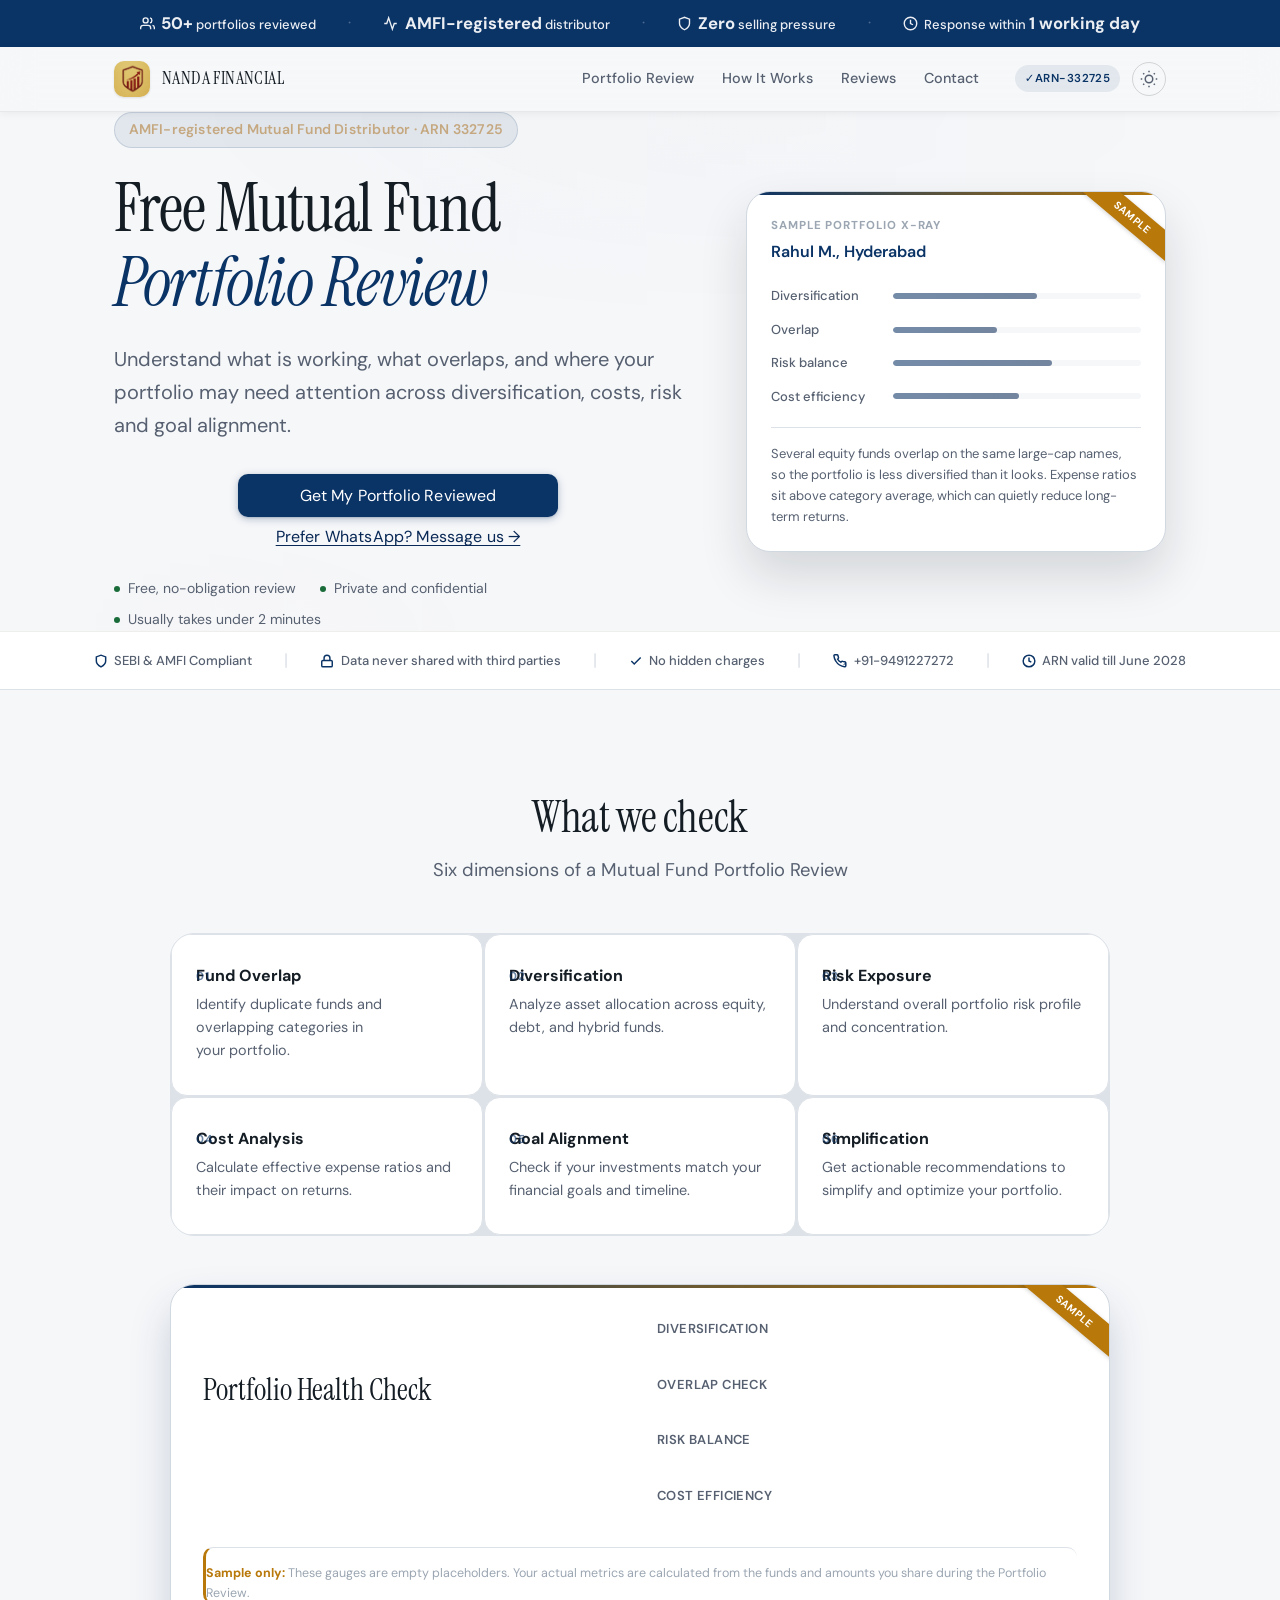
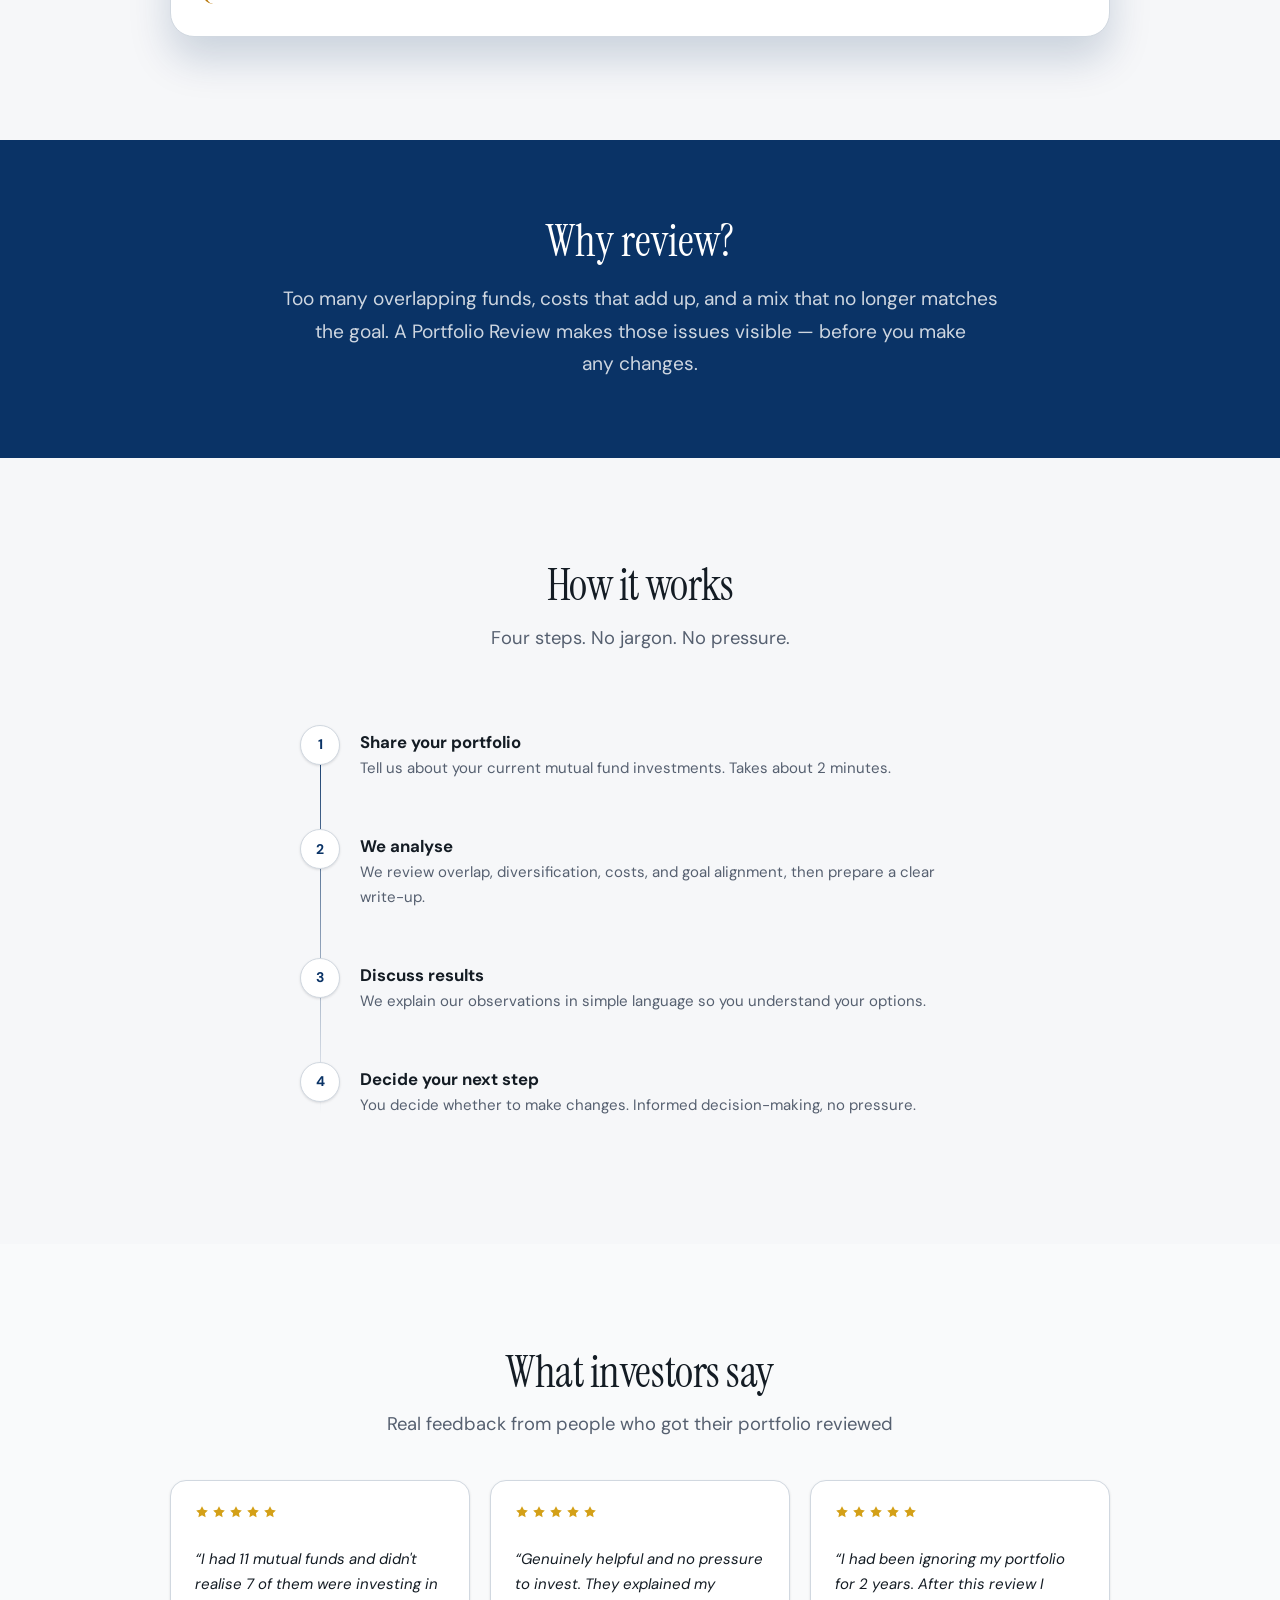
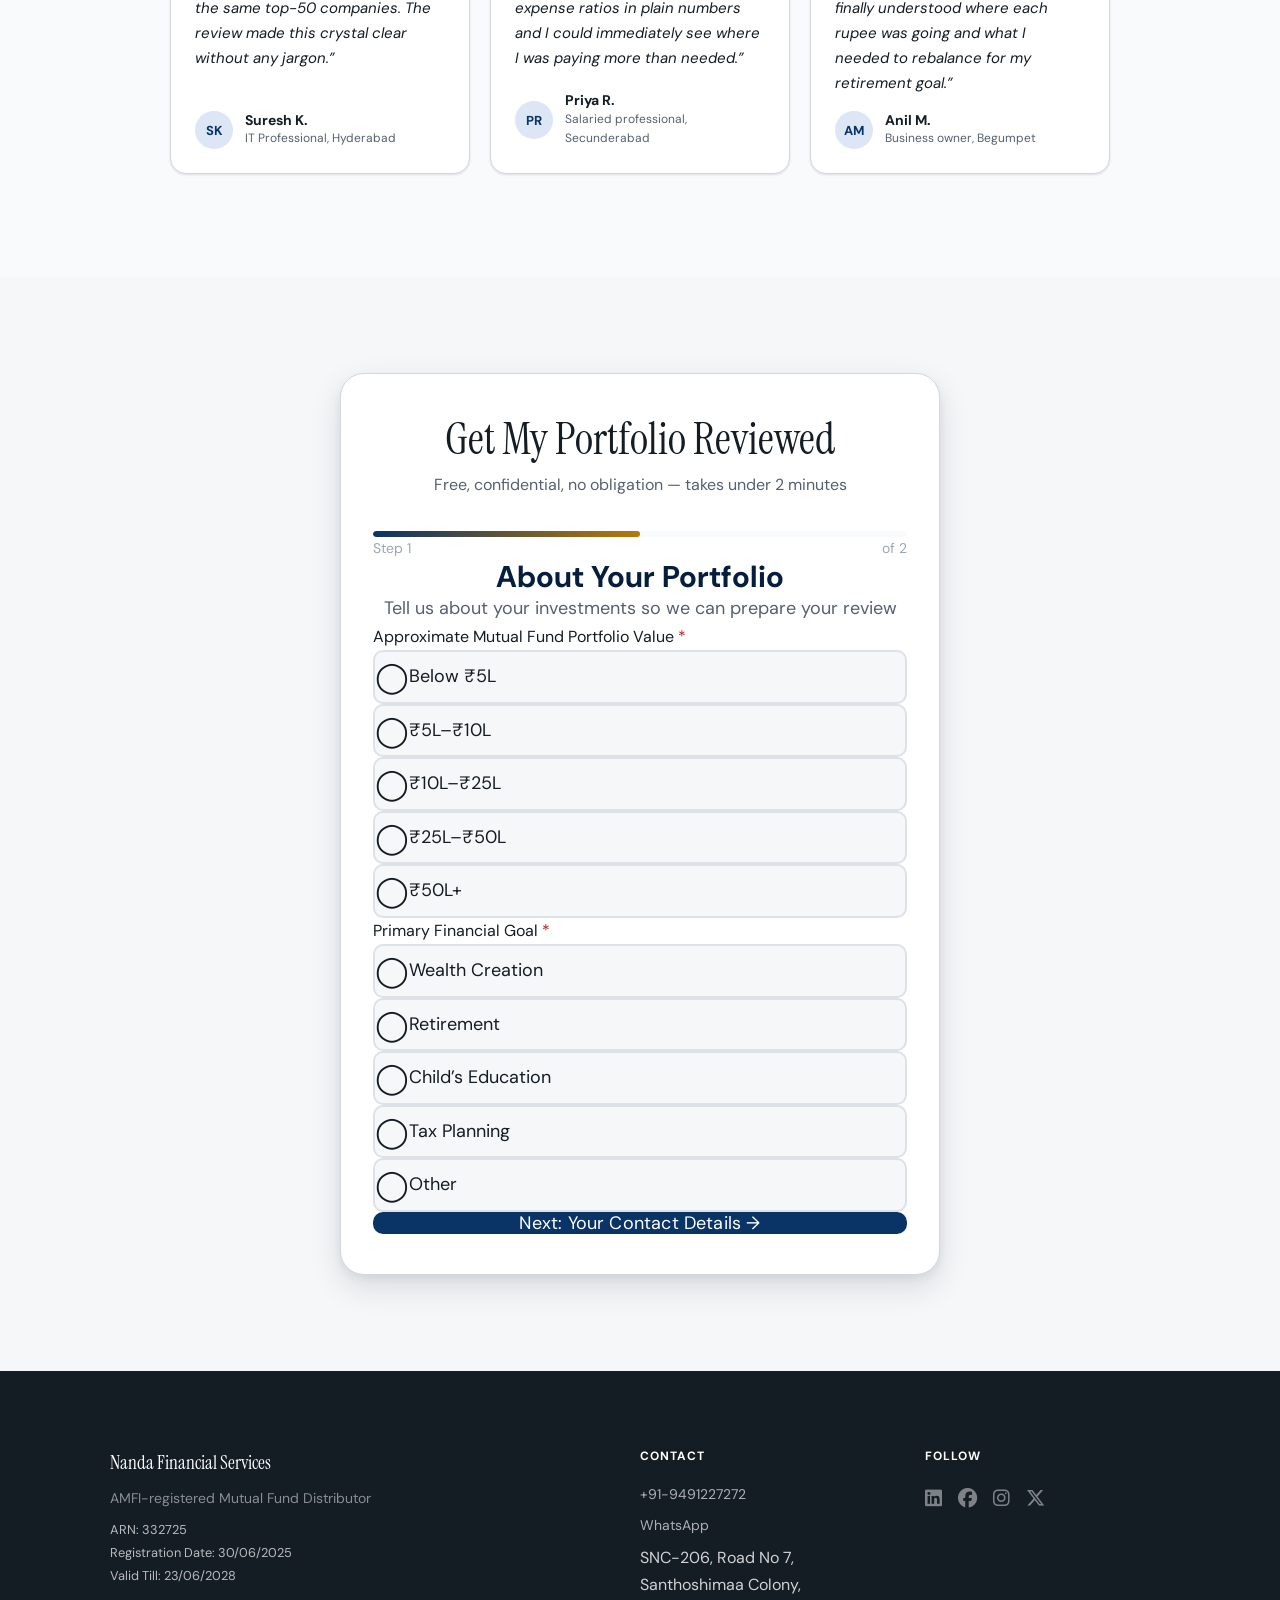
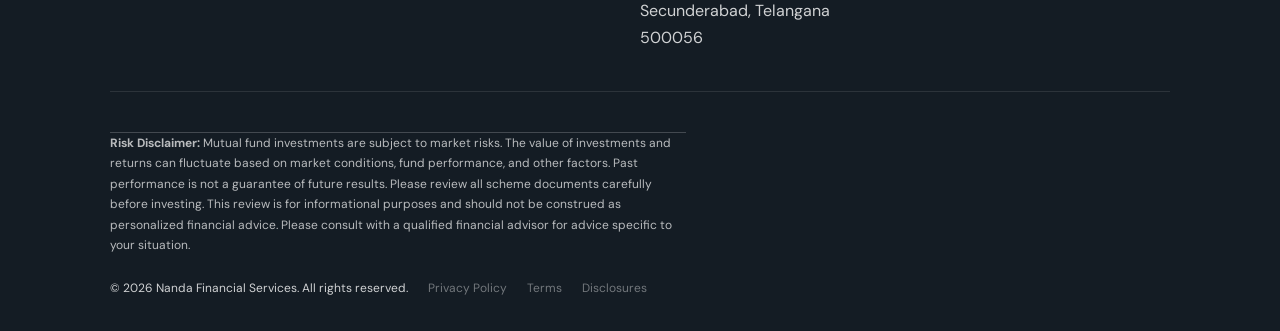
==== commit 188308bd: "feat: inject stripe-quality.css + header scroll shadow + Instrument Serif fonts" ====
--- a/index.html
+++ b/index.html
@@ -26,9 +26,10 @@
     <meta name="twitter:description" content="Understand your portfolio. Get a free analysis today.">
     <meta name="twitter:image" content="og-image.jpg">
 
+    <!-- Fonts: Instrument Serif (display) + DM Sans (body) -->
     <link rel="preconnect" href="https://fonts.googleapis.com">
     <link rel="preconnect" href="https://fonts.gstatic.com" crossorigin>
-    <link href="https://fonts.googleapis.com/css2?family=Inter:wght@300;400;500;600;700;800&display=swap" rel="stylesheet">
+    <link href="https://fonts.googleapis.com/css2?family=Instrument+Serif:ital@0;1&family=DM+Sans:ital,opsz,wght@0,9..40,300..700;1,9..40,300..700&display=swap" rel="stylesheet">
     <link rel="stylesheet" href="https://cdnjs.cloudflare.com/ajax/libs/font-awesome/6.4.0/css/all.min.css">
 
     <!-- Google Tag Manager -->
@@ -48,6 +49,8 @@
     <link rel="stylesheet" href="css/forms.css">
     <link rel="stylesheet" href="css/dark-mode.css">
     <link rel="stylesheet" href="css/enhancements.css">
+    <!-- Stripe-quality overrides — loaded last to win specificity -->
+    <link rel="stylesheet" href="css/stripe-quality.css">
 
     <!-- Structured Data -->
     <script type="application/ld+json">
@@ -94,17 +97,17 @@
           <svg width="15" height="15" viewBox="0 0 24 24" fill="none" stroke="currentColor" stroke-width="2.2" aria-hidden="true"><path d="M17 21v-2a4 4 0 0 0-4-4H5a4 4 0 0 0-4 4v2"/><circle cx="9" cy="7" r="4"/><path d="M23 21v-2a4 4 0 0 0-3-3.87"/><path d="M16 3.13a4 4 0 0 1 0 7.75"/></svg>
           <span><strong>50+</strong> portfolios reviewed</span>
         </div>
-        <span class="stats-bar-divider" aria-hidden="true">·</span>
+        <span class="stats-bar-divider" aria-hidden="true">&middot;</span>
         <div class="stats-bar-item">
           <svg width="15" height="15" viewBox="0 0 24 24" fill="none" stroke="currentColor" stroke-width="2.2" aria-hidden="true"><polyline points="22 12 18 12 15 21 9 3 6 12 2 12"/></svg>
           <span><strong>AMFI-registered</strong> distributor</span>
         </div>
-        <span class="stats-bar-divider" aria-hidden="true">·</span>
+        <span class="stats-bar-divider" aria-hidden="true">&middot;</span>
         <div class="stats-bar-item">
           <svg width="15" height="15" viewBox="0 0 24 24" fill="none" stroke="currentColor" stroke-width="2.2" aria-hidden="true"><path d="M12 22s8-4 8-10V5l-8-3-8 3v7c0 6 8 10 8 10z"/></svg>
           <span><strong>Zero</strong> selling pressure</span>
         </div>
-        <span class="stats-bar-divider" aria-hidden="true">·</span>
+        <span class="stats-bar-divider" aria-hidden="true">&middot;</span>
         <div class="stats-bar-item">
           <svg width="15" height="15" viewBox="0 0 24 24" fill="none" stroke="currentColor" stroke-width="2.2" aria-hidden="true"><circle cx="12" cy="12" r="10"/><polyline points="12 6 12 12 16 14"/></svg>
           <span>Response within <strong>1 working day</strong></span>
@@ -113,7 +116,7 @@
     </div>
 
     <!-- Header -->
-    <header>
+    <header id="siteHeader">
         <div class="header-container">
             <a href="/" class="logo-section">
                 <img src="logo.jpg" alt="Nanda Financial Services Logo" width="44" height="44" loading="eager">
@@ -168,7 +171,7 @@
                     <span>AMFI-registered Mutual Fund Distributor &middot; ARN 332725</span>
                 </div>
 
-                <h1>Free Mutual Fund Portfolio Review</h1>
+                <h1>Free Mutual Fund<br><em>Portfolio Review</em></h1>
 
                 <p class="hero-subtitle">
                     Understand what is working, what overlaps, and where your portfolio may need attention across diversification, costs, risk and goal alignment.
@@ -685,6 +688,15 @@
           });
         })();
 
+        /* ── Header scroll shadow ──────────────────────────── */
+        (function(){
+          const hdr = document.getElementById('siteHeader');
+          if (!hdr) return;
+          window.addEventListener('scroll', function(){
+            hdr.classList.toggle('scrolled', window.scrollY > 8);
+          }, { passive: true });
+        })();
+
         /* ── Scroll reveal ─────────────────────────────────── */
         document.addEventListener('DOMContentLoaded', function(){
           if (!window.IntersectionObserver) return;
--- a/css/stripe-quality.css
+++ b/css/stripe-quality.css
@@ -0,0 +1,948 @@
+/* ==========================================================
+   stripe-quality.css
+   Stripe-inspired quality pass for Nanda Financial Services
+   Principles: bold hero, generous whitespace, strong type
+   hierarchy, premium surface layering, confident CTAs.
+   Loaded LAST — overrides previous stylesheets.
+   ========================================================== */
+
+/* ── Google Fonts: Instrument Serif (display) + DM Sans (body) ── */
+@import url('https://fonts.googleapis.com/css2?family=Instrument+Serif:ital@0;1&family=DM+Sans:ital,opsz,wght@0,9..40,300..700;1,9..40,300..700&display=swap');
+
+/* ── Font variables ── */
+body {
+  --font-display: 'Instrument Serif', Georgia, serif;
+  --font-body:    'DM Sans', system-ui, sans-serif;
+  font-family: var(--font-body);
+  -webkit-font-smoothing: antialiased;
+}
+
+/* ──────────────────────────────────────────────────────────
+   SKIP LINK
+   ────────────────────────────────────────────────────────── */
+.skip-link {
+  position: absolute;
+  top: -999px;
+  left: 1rem;
+  padding: 0.5rem 1rem;
+  background: var(--color-primary);
+  color: #fff;
+  border-radius: 0 0 var(--radius-md) var(--radius-md);
+  font-size: var(--text-sm);
+  font-weight: 600;
+  z-index: 9999;
+  transition: top 0.15s;
+}
+.skip-link:focus { top: 0; }
+
+/* ──────────────────────────────────────────────────────────
+   HEADER — Stripe-style: slim, glassmorphic, sticky
+   ────────────────────────────────────────────────────────── */
+header {
+  position: sticky;
+  top: 0;
+  z-index: 100;
+  backdrop-filter: blur(16px) saturate(1.6);
+  -webkit-backdrop-filter: blur(16px) saturate(1.6);
+  background: oklch(from #f6f7f9 l c h / 0.88);
+  border-bottom: 1px solid oklch(from #141c24 l c h / 0.07);
+  transition: box-shadow 200ms;
+}
+header.scrolled {
+  box-shadow: 0 1px 12px oklch(0.18 0.02 240 / 0.10);
+}
+.dark-mode header {
+  background: oklch(from #0f1923 l c h / 0.92);
+  border-bottom-color: oklch(from #d8e4f0 l c h / 0.08);
+}
+.header-container {
+  max-width: 1100px;
+  margin-inline: auto;
+  padding: 0 var(--space-6);
+  height: 64px;
+  display: flex;
+  align-items: center;
+  gap: var(--space-6);
+}
+.logo-section {
+  display: flex;
+  align-items: center;
+  gap: var(--space-3);
+  text-decoration: none;
+  flex-shrink: 0;
+}
+.logo-section img {
+  width: 36px;
+  height: 36px;
+  border-radius: var(--radius-md);
+  object-fit: contain;
+}
+.logo-brand {
+  font-family: var(--font-display);
+  font-size: 1.1rem;
+  font-weight: 400;
+  color: var(--color-text);
+  white-space: nowrap;
+}
+.logo-tagline { display: none; }
+
+.header-nav {
+  display: flex;
+  align-items: center;
+  gap: var(--space-1);
+  margin-left: auto;
+}
+.header-nav a {
+  padding: 0.4rem 0.75rem;
+  font-size: 0.9rem;
+  font-weight: 500;
+  color: var(--color-text-muted);
+  border-radius: var(--radius-sm);
+  text-decoration: none;
+  white-space: nowrap;
+  transition: color 150ms, background 150ms;
+}
+.header-nav a:hover {
+  color: var(--color-text);
+  background: oklch(from #141c24 l c h / 0.05);
+  text-decoration: none;
+}
+.dark-mode .header-nav a:hover {
+  background: oklch(from #d8e4f0 l c h / 0.06);
+}
+
+.header-cta {
+  display: flex;
+  align-items: center;
+  gap: var(--space-3);
+  flex-shrink: 0;
+}
+.arn-badge {
+  font-size: 0.72rem;
+  font-weight: 600;
+  letter-spacing: 0.04em;
+  padding: 0.25rem 0.6rem;
+  border-radius: var(--radius-full);
+  background: oklch(from #0a3366 l c h / 0.08);
+  color: var(--color-primary);
+  white-space: nowrap;
+}
+.dark-mode .arn-badge {
+  background: oklch(from #5590d8 l c h / 0.15);
+  color: var(--color-primary);
+}
+
+/* Theme toggle */
+.theme-toggle {
+  background: none;
+  border: 1px solid oklch(from #141c24 l c h / 0.16);
+  border-radius: var(--radius-full);
+  width: 34px;
+  height: 34px;
+  display: inline-flex;
+  align-items: center;
+  justify-content: center;
+  cursor: pointer;
+  color: var(--color-text-muted);
+  flex-shrink: 0;
+  transition: background 150ms, border-color 150ms;
+}
+.theme-toggle:hover {
+  background: oklch(from #141c24 l c h / 0.06);
+  border-color: oklch(from #141c24 l c h / 0.28);
+}
+.dark-mode .theme-toggle {
+  border-color: oklch(from #d8e4f0 l c h / 0.18);
+}
+
+/* Mobile menu toggle */
+.menu-toggle {
+  display: none;
+  flex-direction: column;
+  gap: 5px;
+  background: none;
+  border: none;
+  cursor: pointer;
+  padding: var(--space-2);
+  border-radius: var(--radius-sm);
+}
+.menu-toggle span {
+  display: block;
+  width: 22px;
+  height: 2px;
+  background: var(--color-text);
+  border-radius: 2px;
+  transition: transform 200ms, opacity 200ms;
+}
+.menu-toggle.active span:nth-child(1) { transform: translateY(7px) rotate(45deg); }
+.menu-toggle.active span:nth-child(2) { opacity: 0; }
+.menu-toggle.active span:nth-child(3) { transform: translateY(-7px) rotate(-45deg); }
+
+@media (max-width: 768px) {
+  .header-nav { display: none; }
+  .menu-toggle { display: flex; }
+  .arn-badge   { display: none; }
+  .header-container { padding-inline: var(--space-4); }
+}
+
+/* Mobile menu */
+.mobile-menu {
+  display: none;
+  border-top: 1px solid var(--color-divider);
+  background: var(--color-surface);
+  padding: var(--space-4) var(--space-4) var(--space-6);
+}
+.mobile-menu.active { display: block; }
+.mobile-menu-nav {
+  display: flex;
+  flex-direction: column;
+  gap: var(--space-1);
+  margin-bottom: var(--space-4);
+}
+.mobile-menu-nav a {
+  padding: 0.6rem 0.75rem;
+  font-size: var(--text-base);
+  font-weight: 500;
+  color: var(--color-text);
+  border-radius: var(--radius-sm);
+  text-decoration: none;
+  display: block;
+}
+.mobile-menu-nav a:hover {
+  background: var(--color-surface-offset);
+}
+
+/* ──────────────────────────────────────────────────────────
+   STATS BAR — teal confidence strip
+   ────────────────────────────────────────────────────────── */
+.stats-bar {
+  background: #0a3366;
+  color: rgba(255,255,255,0.92);
+  padding: 0.6rem 1rem;
+}
+.dark-mode .stats-bar { background: #0d2a52; }
+.stats-bar-inner {
+  max-width: 1100px;
+  margin-inline: auto;
+  display: flex;
+  flex-wrap: wrap;
+  justify-content: center;
+  gap: 0.4rem 2rem;
+  align-items: center;
+}
+.stats-bar-item {
+  display: flex;
+  align-items: center;
+  gap: 0.4rem;
+  font-size: 0.8125rem;
+  font-weight: 500;
+  white-space: nowrap;
+}
+.stats-bar-item strong { font-weight: 700; }
+.stats-bar-divider { opacity: 0.3; font-size: 1rem; }
+@media (max-width: 600px) {
+  .stats-bar-divider { display: none; }
+  .stats-bar-inner   { gap: 0.35rem 1.25rem; }
+  .stats-bar-item    { font-size: 0.75rem; }
+}
+
+/* ──────────────────────────────────────────────────────────
+   HERO — Stripe-grade: bold serif headline, tight layout
+   ────────────────────────────────────────────────────────── */
+.hero {
+  background: var(--color-bg);
+  padding: clamp(4rem, 8vw, 7rem) 0 clamp(3rem, 6vw, 5rem);
+  overflow: hidden;
+  position: relative;
+}
+/* Subtle mesh gradient background */
+.hero::before {
+  content: '';
+  position: absolute;
+  inset: 0;
+  background:
+    radial-gradient(ellipse 80% 60% at 60% 0%, oklch(from #0a3366 l c h / 0.06) 0%, transparent 70%),
+    radial-gradient(ellipse 50% 40% at 10% 100%, oklch(from #b8780a l c h / 0.04) 0%, transparent 60%);
+  pointer-events: none;
+}
+.dark-mode .hero::before {
+  background:
+    radial-gradient(ellipse 80% 60% at 60% 0%, oklch(from #5590d8 l c h / 0.08) 0%, transparent 70%),
+    radial-gradient(ellipse 50% 40% at 10% 100%, oklch(from #e8a030 l c h / 0.05) 0%, transparent 60%);
+}
+.hero-container {
+  max-width: 1100px;
+  margin-inline: auto;
+  padding-inline: var(--space-6);
+  position: relative;
+}
+.hero-grid {
+  display: grid;
+  grid-template-columns: 1fr 420px;
+  gap: var(--space-16);
+  align-items: center;
+}
+@media (max-width: 900px) {
+  .hero-grid { grid-template-columns: 1fr; gap: var(--space-10); }
+}
+@media (max-width: 480px) {
+  .hero-container { padding-inline: var(--space-4); }
+}
+
+/* Hero badge */
+.hero-badge {
+  display: inline-flex;
+  align-items: center;
+  gap: var(--space-2);
+  padding: 0.35rem 0.85rem;
+  background: oklch(from #0a3366 l c h / 0.08);
+  border: 1px solid oklch(from #0a3366 l c h / 0.14);
+  border-radius: var(--radius-full);
+  font-size: 0.78rem;
+  font-weight: 600;
+  color: var(--color-primary);
+  letter-spacing: 0.02em;
+  margin-bottom: var(--space-6);
+  width: fit-content;
+}
+.dark-mode .hero-badge {
+  background: oklch(from #5590d8 l c h / 0.12);
+  border-color: oklch(from #5590d8 l c h / 0.22);
+  color: var(--color-primary);
+}
+
+/* Hero H1 — Stripe-scale: large Instrument Serif */
+.hero h1 {
+  font-family: var(--font-display);
+  font-size: clamp(2.5rem, 1.5rem + 3.5vw, 4.25rem);
+  font-weight: 400;
+  line-height: 1.08;
+  letter-spacing: -0.02em;
+  color: var(--color-text);
+  margin-bottom: var(--space-6);
+}
+.hero h1 em {
+  font-style: italic;
+  color: var(--color-primary);
+}
+
+.hero-subtitle {
+  font-size: clamp(1rem, 0.9rem + 0.5vw, 1.25rem);
+  line-height: 1.65;
+  color: var(--color-text-muted);
+  max-width: 52ch;
+  margin-bottom: var(--space-8);
+}
+
+/* Hero CTA cluster */
+.hero-cta {
+  display: flex;
+  flex-wrap: wrap;
+  align-items: center;
+  gap: var(--space-3);
+  margin-bottom: var(--space-8);
+}
+.hero-cta .btn-primary {
+  padding: 0.85rem 1.75rem;
+  font-size: 1rem;
+  border-radius: var(--radius-md);
+  box-shadow: 0 2px 8px oklch(from #0a3366 l c h / 0.28),
+              0 1px 2px oklch(from #0a3366 l c h / 0.16);
+}
+.hero-cta .btn-primary:hover {
+  box-shadow: 0 4px 16px oklch(from #0a3366 l c h / 0.32),
+              0 2px 4px oklch(from #0a3366 l c h / 0.18);
+  transform: translateY(-1px);
+}
+
+/* Hero proof list */
+.hero-proof {
+  list-style: none;
+  padding: 0;
+  margin: 0;
+  display: flex;
+  flex-wrap: wrap;
+  gap: var(--space-2) var(--space-6);
+}
+.hero-proof li {
+  font-size: 0.875rem;
+  color: var(--color-text-muted);
+  display: flex;
+  align-items: center;
+  gap: var(--space-2);
+}
+.hero-proof li::before {
+  content: '';
+  display: block;
+  width: 6px;
+  height: 6px;
+  border-radius: 50%;
+  background: var(--color-success);
+  flex-shrink: 0;
+}
+
+/* ──────────────────────────────────────────────────────────
+   PORTFOLIO X-RAY CARD (hero aside)
+   ────────────────────────────────────────────────────────── */
+.hero-xray {
+  background: var(--color-surface);
+  border: 1px solid var(--color-border);
+  border-radius: var(--radius-xl);
+  padding: var(--space-6);
+  box-shadow: var(--shadow-xl);
+  position: relative;
+  overflow: hidden;
+}
+.hero-xray::before {
+  content: '';
+  position: absolute;
+  top: 0; left: 0; right: 0;
+  height: 3px;
+  background: linear-gradient(90deg, var(--color-primary), var(--color-accent));
+  border-radius: var(--radius-xl) var(--radius-xl) 0 0;
+}
+.sample-ribbon {
+  position: absolute;
+  top: 14px; right: -22px;
+  background: var(--color-accent);
+  color: #fff;
+  font-size: 0.65rem;
+  font-weight: 700;
+  letter-spacing: 0.08em;
+  padding: 0.2rem 2rem;
+  transform: rotate(40deg);
+  transform-origin: center;
+  box-shadow: 0 1px 4px oklch(0 0 0 / 0.18);
+}
+.xray-kicker {
+  font-size: 0.72rem;
+  font-weight: 700;
+  letter-spacing: 0.08em;
+  text-transform: uppercase;
+  color: var(--color-primary);
+  margin-bottom: var(--space-1);
+}
+.xray-client {
+  font-size: var(--text-sm);
+  font-weight: 600;
+  color: var(--color-text);
+  margin-bottom: var(--space-5);
+}
+.xray-dims {
+  list-style: none;
+  padding: 0;
+  margin: 0 0 var(--space-5);
+  display: flex;
+  flex-direction: column;
+  gap: var(--space-3);
+}
+.xray-dims li {
+  display: flex;
+  align-items: center;
+  gap: var(--space-3);
+}
+.xray-dims li > span:first-child {
+  font-size: 0.8125rem;
+  font-weight: 500;
+  color: var(--color-text-muted);
+  min-width: 110px;
+}
+.gauge {
+  flex: 1;
+  height: 6px;
+  background: var(--color-surface-offset);
+  border-radius: var(--radius-full);
+  overflow: hidden;
+}
+.gauge-bar {
+  display: block;
+  height: 100%;
+  background: linear-gradient(90deg, var(--color-primary), var(--color-accent));
+  border-radius: var(--radius-full);
+  transition: width 0.8s cubic-bezier(0.16,1,0.3,1);
+}
+.xray-findings {
+  font-size: 0.8125rem;
+  line-height: 1.6;
+  color: var(--color-text-muted);
+  border-top: 1px solid var(--color-divider);
+  padding-top: var(--space-4);
+  margin: 0;
+}
+
+/* ──────────────────────────────────────────────────────────
+   TRUST STRIP
+   ────────────────────────────────────────────────────────── */
+.trust-strip {
+  background: var(--color-surface);
+  border-bottom: 1px solid var(--color-divider);
+  padding: 0.85rem 1rem;
+}
+.trust-strip-inner {
+  max-width: 1100px;
+  margin-inline: auto;
+  display: flex;
+  flex-wrap: wrap;
+  justify-content: center;
+  align-items: center;
+  gap: 0.5rem 2rem;
+}
+.trust-item {
+  display: flex;
+  align-items: center;
+  gap: 0.4rem;
+  font-size: 0.8125rem;
+  font-weight: 500;
+  color: var(--color-text-muted);
+}
+.trust-item svg { color: var(--color-primary); flex-shrink: 0; }
+.trust-sep { color: var(--color-divider); }
+@media (max-width: 520px) { .trust-sep { display: none; } }
+
+/* ──────────────────────────────────────────────────────────
+   "WHAT WE CHECK" — Stripe-style numbered feature grid
+   ────────────────────────────────────────────────────────── */
+.portfolio-review-section {
+  padding: clamp(4rem, 8vw, 7rem) 0;
+  background: var(--color-bg);
+}
+.review-checks-grid {
+  display: grid;
+  grid-template-columns: repeat(3, 1fr);
+  gap: 1.5px;
+  background: var(--color-divider);
+  border: 1.5px solid var(--color-divider);
+  border-radius: var(--radius-xl);
+  overflow: hidden;
+  margin-bottom: var(--space-12);
+}
+@media (max-width: 768px) {
+  .review-checks-grid { grid-template-columns: repeat(2, 1fr); }
+}
+@media (max-width: 480px) {
+  .review-checks-grid { grid-template-columns: 1fr; }
+}
+.check-card {
+  background: var(--color-surface);
+  padding: var(--space-8) var(--space-6);
+  position: relative;
+  counter-increment: check-card;
+}
+.check-card::before {
+  content: counter(check-card, decimal-leading-zero);
+  display: block;
+  font-size: 0.72rem;
+  font-weight: 700;
+  letter-spacing: 0.06em;
+  color: var(--color-primary);
+  opacity: 0.6;
+  margin-bottom: var(--space-4);
+  font-family: var(--font-body);
+}
+.review-checks-grid { counter-reset: check-card; }
+.check-icon { display: none; }
+.check-card h3 {
+  font-size: 1rem;
+  font-weight: 700;
+  color: var(--color-text);
+  margin-bottom: var(--space-2);
+}
+.check-card p {
+  font-size: 0.9rem;
+  color: var(--color-text-muted);
+  line-height: 1.6;
+  margin: 0;
+}
+.check-card:hover {
+  background: var(--color-surface-2);
+}
+
+/* ──────────────────────────────────────────────────────────
+   PORTFOLIO HEALTH SAMPLE
+   ────────────────────────────────────────────────────────── */
+.portfolio-health-section {
+  background: var(--color-surface);
+  border: 1px solid var(--color-border);
+  border-radius: var(--radius-xl);
+  padding: var(--space-8);
+  position: relative;
+  overflow: hidden;
+}
+.portfolio-health-section::before {
+  content: '';
+  position: absolute;
+  top: 0; left: 0; right: 0;
+  height: 3px;
+  background: linear-gradient(90deg, var(--color-primary), var(--color-accent));
+}
+.health-container {
+  display: grid;
+  grid-template-columns: 1fr 1fr;
+  gap: var(--space-8);
+  margin-bottom: var(--space-6);
+}
+@media (max-width: 600px) {
+  .health-container { grid-template-columns: 1fr; gap: var(--space-4); }
+}
+.health-content h3 {
+  font-family: var(--font-display);
+  font-size: var(--text-xl);
+  font-weight: 400;
+  color: var(--color-text);
+  margin-bottom: var(--space-2);
+}
+.health-content p { font-size: var(--text-sm); margin: 0; }
+.health-metrics { display: flex; flex-direction: column; gap: var(--space-4); }
+.metric-item {}
+.metric-label {
+  font-size: 0.8125rem;
+  font-weight: 600;
+  color: var(--color-text-muted);
+  margin-bottom: var(--space-2);
+}
+.gauge-empty .gauge-bar { width: 0 !important; }
+.portfolio-disclaimer {
+  font-size: 0.78rem;
+  color: var(--color-text-faint);
+  border-top: 1px solid var(--color-divider);
+  padding-top: var(--space-4);
+  line-height: 1.6;
+}
+.sample-ribbon-lg {
+  top: 14px; right: -28px;
+  font-size: 0.65rem;
+  padding: 0.25rem 2.5rem;
+}
+
+/* ──────────────────────────────────────────────────────────
+   WHY REVIEW — Stripe-style pull quote
+   ────────────────────────────────────────────────────────── */
+.why-review-compact {
+  background: var(--color-primary);
+  color: #fff;
+  padding: clamp(3rem, 6vw, 5rem) 0;
+}
+.why-review-compact .container { max-width: 760px; text-align: center; }
+.why-review-compact h2 {
+  font-family: var(--font-display);
+  font-weight: 400;
+  font-size: clamp(1.75rem, 1.2rem + 2vw, 2.75rem);
+  color: #fff;
+  margin-bottom: var(--space-4);
+}
+.why-review-compact p {
+  font-size: clamp(1rem, 0.9rem + 0.4vw, 1.2rem);
+  line-height: 1.7;
+  color: rgba(255,255,255,0.8);
+  max-width: 56ch;
+  margin-inline: auto;
+  margin-bottom: 0;
+}
+
+/* ──────────────────────────────────────────────────────────
+   HOW IT WORKS — timeline style
+   ────────────────────────────────────────────────────────── */
+.how-it-works {
+  padding: clamp(4rem, 8vw, 7rem) 0;
+  background: var(--color-bg);
+}
+.process-steps {
+  list-style: none;
+  padding: 0;
+  margin: 0;
+  max-width: 680px;
+  margin-inline: auto;
+  display: flex;
+  flex-direction: column;
+  gap: 0;
+  position: relative;
+}
+/* Vertical connector line */
+.process-steps::before {
+  content: '';
+  position: absolute;
+  left: 20px;
+  top: 28px;
+  bottom: 28px;
+  width: 1px;
+  background: linear-gradient(to bottom, var(--color-primary), oklch(from var(--color-primary) l c h / 0));
+}
+.process-steps li {
+  display: grid;
+  grid-template-columns: 40px 1fr;
+  gap: var(--space-5);
+  padding: var(--space-6) 0;
+  position: relative;
+}
+.step-num {
+  width: 40px;
+  height: 40px;
+  border-radius: 50%;
+  background: var(--color-surface);
+  border: 1.5px solid var(--color-border);
+  display: flex;
+  align-items: center;
+  justify-content: center;
+  font-size: 0.875rem;
+  font-weight: 700;
+  color: var(--color-primary);
+  flex-shrink: 0;
+  position: relative;
+  z-index: 1;
+  box-shadow: var(--shadow-sm);
+}
+.process-steps li h3 {
+  font-size: 1.05rem;
+  font-weight: 700;
+  color: var(--color-text);
+  margin-bottom: var(--space-1);
+  padding-top: 8px;
+}
+.process-steps li p {
+  font-size: 0.9375rem;
+  color: var(--color-text-muted);
+  line-height: 1.65;
+  margin: 0;
+}
+
+/* ──────────────────────────────────────────────────────────
+   TESTIMONIALS
+   ────────────────────────────────────────────────────────── */
+.testimonials-section {
+  padding: clamp(4rem, 8vw, 7rem) 0;
+  background: var(--color-surface-2);
+}
+.testimonials-grid {
+  max-width: 1100px;
+  margin-inline: auto;
+  display: grid;
+  grid-template-columns: repeat(3, 1fr);
+  gap: var(--space-5);
+}
+@media (max-width: 900px)  { .testimonials-grid { grid-template-columns: 1fr 1fr; } }
+@media (max-width: 600px)  { .testimonials-grid { grid-template-columns: 1fr; } }
+.testimonial-card {
+  background: var(--color-surface);
+  border: 1px solid var(--color-border);
+  border-radius: var(--radius-lg);
+  padding: var(--space-6);
+  box-shadow: var(--shadow-sm);
+  transition: box-shadow 200ms, transform 200ms;
+  display: flex;
+  flex-direction: column;
+  gap: var(--space-4);
+}
+.testimonial-card:hover {
+  box-shadow: var(--shadow-md);
+  transform: translateY(-3px);
+}
+.testimonial-stars {
+  display: flex;
+  gap: 3px;
+  color: #d4a017;
+}
+.testimonial-quote {
+  font-size: 0.9375rem;
+  line-height: 1.65;
+  color: var(--color-text);
+  font-style: italic;
+  flex: 1;
+  margin: 0;
+}
+.testimonial-author { display: flex; align-items: center; gap: var(--space-3); }
+.testimonial-avatar {
+  width: 38px;
+  height: 38px;
+  border-radius: 50%;
+  background: var(--color-primary-highlight);
+  color: var(--color-primary);
+  display: flex;
+  align-items: center;
+  justify-content: center;
+  font-size: 0.8125rem;
+  font-weight: 700;
+  flex-shrink: 0;
+}
+.testimonial-name { font-size: 0.875rem; font-weight: 700; color: var(--color-text); line-height: 1.3; }
+.testimonial-meta { font-size: 0.75rem; color: var(--color-text-muted); }
+
+/* ──────────────────────────────────────────────────────────
+   FORM SECTION
+   ────────────────────────────────────────────────────────── */
+#form-section {
+  padding: clamp(4rem, 8vw, 6rem) 0;
+  background: var(--color-bg);
+}
+.form-container {
+  background: var(--color-surface);
+  border: 1px solid var(--color-border);
+  border-radius: var(--radius-xl);
+  padding: var(--space-10) var(--space-8);
+  box-shadow: var(--shadow-lg);
+}
+@media (max-width: 480px) {
+  .form-container { padding: var(--space-6) var(--space-4); border-radius: var(--radius-lg); }
+}
+.form-header {
+  text-align: center;
+  margin-bottom: var(--space-8);
+}
+.form-header h2 {
+  font-family: var(--font-display);
+  font-size: var(--text-2xl);
+  font-weight: 400;
+  color: var(--color-text);
+  margin-bottom: var(--space-2);
+}
+.form-header p {
+  font-size: var(--text-sm);
+  color: var(--color-text-muted);
+  margin: 0;
+}
+
+/* ──────────────────────────────────────────────────────────
+   FOOTER
+   ────────────────────────────────────────────────────────── */
+footer {
+  background: var(--color-text);
+  color: var(--color-text-faint);
+  padding: clamp(3rem, 6vw, 5rem) 0 var(--space-8);
+}
+.dark-mode footer { background: #0a0f18; }
+footer .container { max-width: 1100px; }
+.footer-grid {
+  display: grid;
+  grid-template-columns: 2fr 1fr 1fr;
+  gap: var(--space-10);
+  margin-bottom: var(--space-10);
+  padding-bottom: var(--space-10);
+  border-bottom: 1px solid oklch(from #fff l c h / 0.1);
+}
+@media (max-width: 680px) {
+  .footer-grid { grid-template-columns: 1fr; gap: var(--space-8); }
+}
+.footer-brand {
+  font-family: var(--font-display);
+  font-size: 1.2rem;
+  font-weight: 400;
+  color: #fff;
+  margin-bottom: var(--space-2);
+}
+footer p { color: rgba(255,255,255,0.5); font-size: 0.875rem; margin-bottom: var(--space-2); }
+.footer-arn { font-size: 0.8rem; line-height: 1.8; }
+.footer-heading {
+  font-size: 0.75rem;
+  font-weight: 700;
+  letter-spacing: 0.08em;
+  text-transform: uppercase;
+  color: rgba(255,255,255,0.4);
+  margin-bottom: var(--space-4);
+}
+.footer-contact p, .footer-contact address { font-style: normal; }
+.footer-contact a { color: rgba(255,255,255,0.65); text-decoration: none; }
+.footer-contact a:hover { color: #fff; }
+.footer-social {
+  display: flex;
+  gap: var(--space-4);
+  flex-wrap: wrap;
+}
+.footer-social a {
+  color: rgba(255,255,255,0.45);
+  font-size: 1.2rem;
+  text-decoration: none;
+  transition: color 150ms;
+}
+.footer-social a:hover { color: rgba(255,255,255,0.9); }
+.footer-disclaimer {
+  font-size: 0.75rem;
+  color: rgba(255,255,255,0.3);
+  line-height: 1.7;
+  margin-bottom: var(--space-6);
+  max-width: 72ch;
+}
+.footer-legal {
+  font-size: 0.75rem;
+  color: rgba(255,255,255,0.3);
+  display: flex;
+  flex-wrap: wrap;
+  gap: var(--space-2) var(--space-5);
+  align-items: center;
+  margin: 0;
+}
+.footer-legal a { color: rgba(255,255,255,0.4); text-decoration: none; }
+.footer-legal a:hover { color: rgba(255,255,255,0.8); }
+
+/* ──────────────────────────────────────────────────────────
+   STICKY CTA
+   ────────────────────────────────────────────────────────── */
+.sticky-cta {
+  position: fixed;
+  bottom: 0;
+  left: 0; right: 0;
+  padding: var(--space-3) var(--space-4);
+  background: var(--color-surface);
+  border-top: 1px solid var(--color-divider);
+  box-shadow: 0 -4px 16px oklch(0.18 0.02 240 / 0.12);
+  z-index: 80;
+  transform: translateY(100%);
+  transition: transform 280ms cubic-bezier(0.16,1,0.3,1);
+  display: none;
+}
+.sticky-cta.active {
+  transform: translateY(0);
+  display: block;
+}
+@media (max-width: 768px) { .sticky-cta { display: block; } }
+.sticky-cta .btn {
+  background: var(--color-primary);
+  color: #fff;
+  border: none;
+  border-radius: var(--radius-md);
+  font-size: var(--text-sm);
+  font-weight: 600;
+  padding: 0.8rem 1.5rem;
+  width: 100%;
+}
+
+/* ──────────────────────────────────────────────────────────
+   SCROLL REVEAL
+   ────────────────────────────────────────────────────────── */
+.reveal {
+  opacity: 0;
+  transform: translateY(24px);
+  transition:
+    opacity 0.6s cubic-bezier(0.16,1,0.3,1),
+    transform 0.6s cubic-bezier(0.16,1,0.3,1);
+}
+.reveal.visible { opacity: 1; transform: none; }
+@media (prefers-reduced-motion: reduce) {
+  .reveal { opacity: 1; transform: none; transition: none; }
+}
+
+/* ──────────────────────────────────────────────────────────
+   SECTION TITLE (override center-only)
+   ────────────────────────────────────────────────────────── */
+.section-title {
+  text-align: center;
+  margin-bottom: var(--space-12);
+}
+.section-title h2 {
+  font-family: var(--font-display);
+  font-size: clamp(1.75rem, 1.2rem + 2vw, 2.75rem);
+  font-weight: 400;
+  letter-spacing: -0.01em;
+  color: var(--color-text);
+  margin-bottom: var(--space-3);
+}
+.section-title p {
+  font-size: clamp(1rem, 0.9rem + 0.4vw, 1.15rem);
+  color: var(--color-text-muted);
+  max-width: 50ch;
+  margin-inline: auto;
+  margin-bottom: 0;
+}
+
+/* ──────────────────────────────────────────────────────────
+   SAMPLE BLOCK
+   ────────────────────────────────────────────────────────── */
+.sample-block { position: relative; overflow: hidden; }
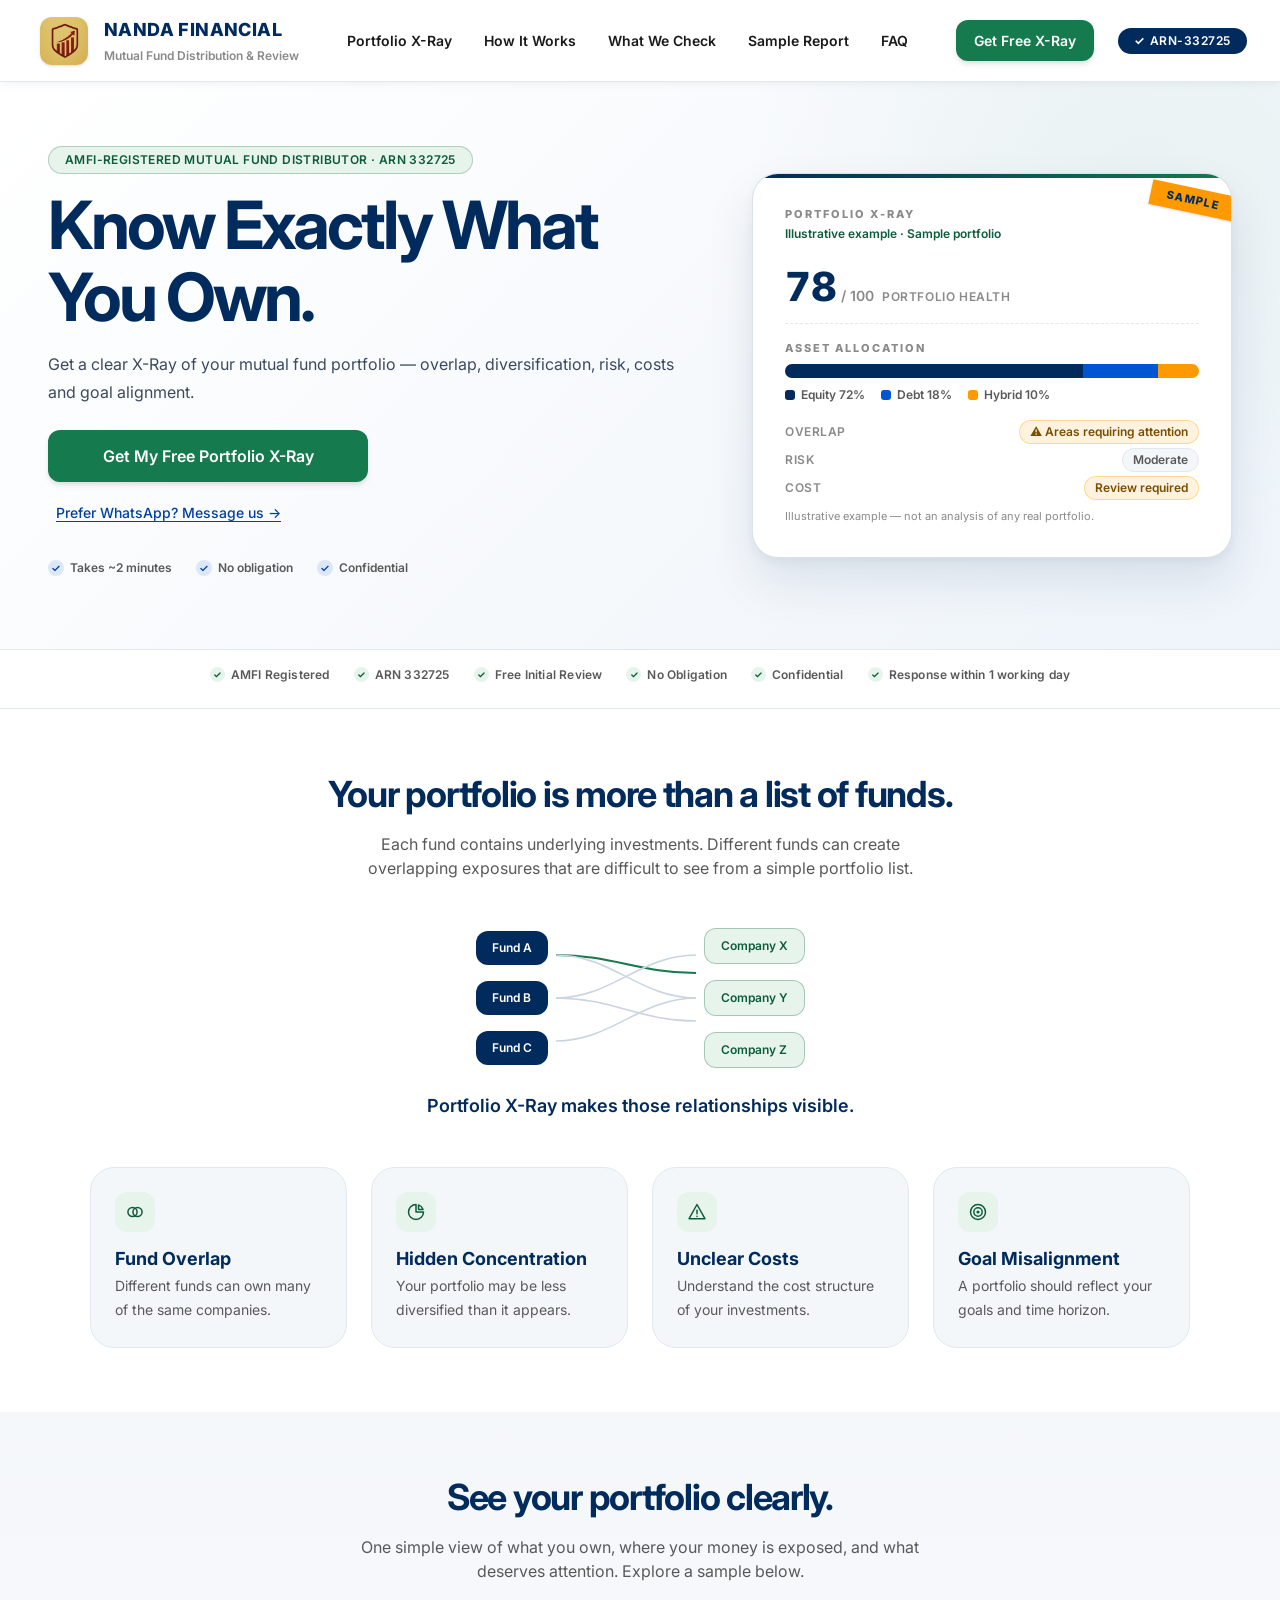
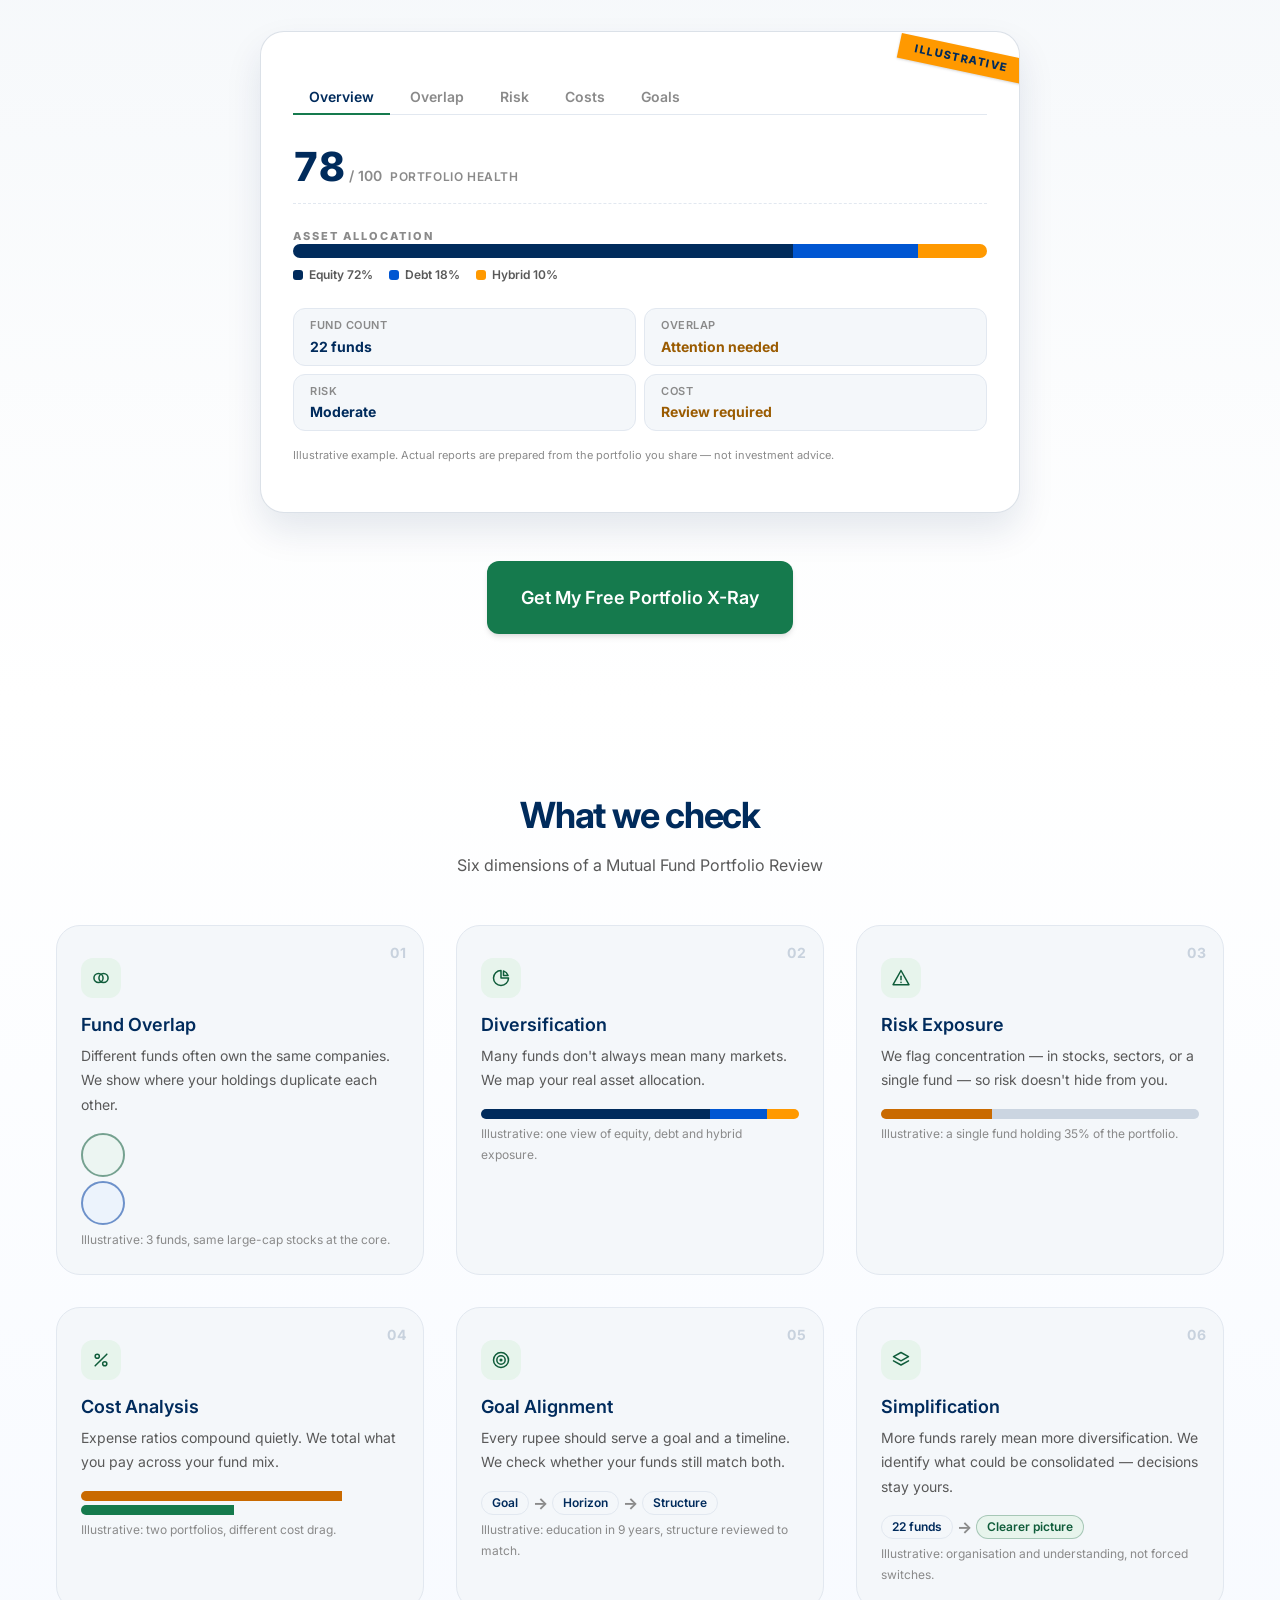
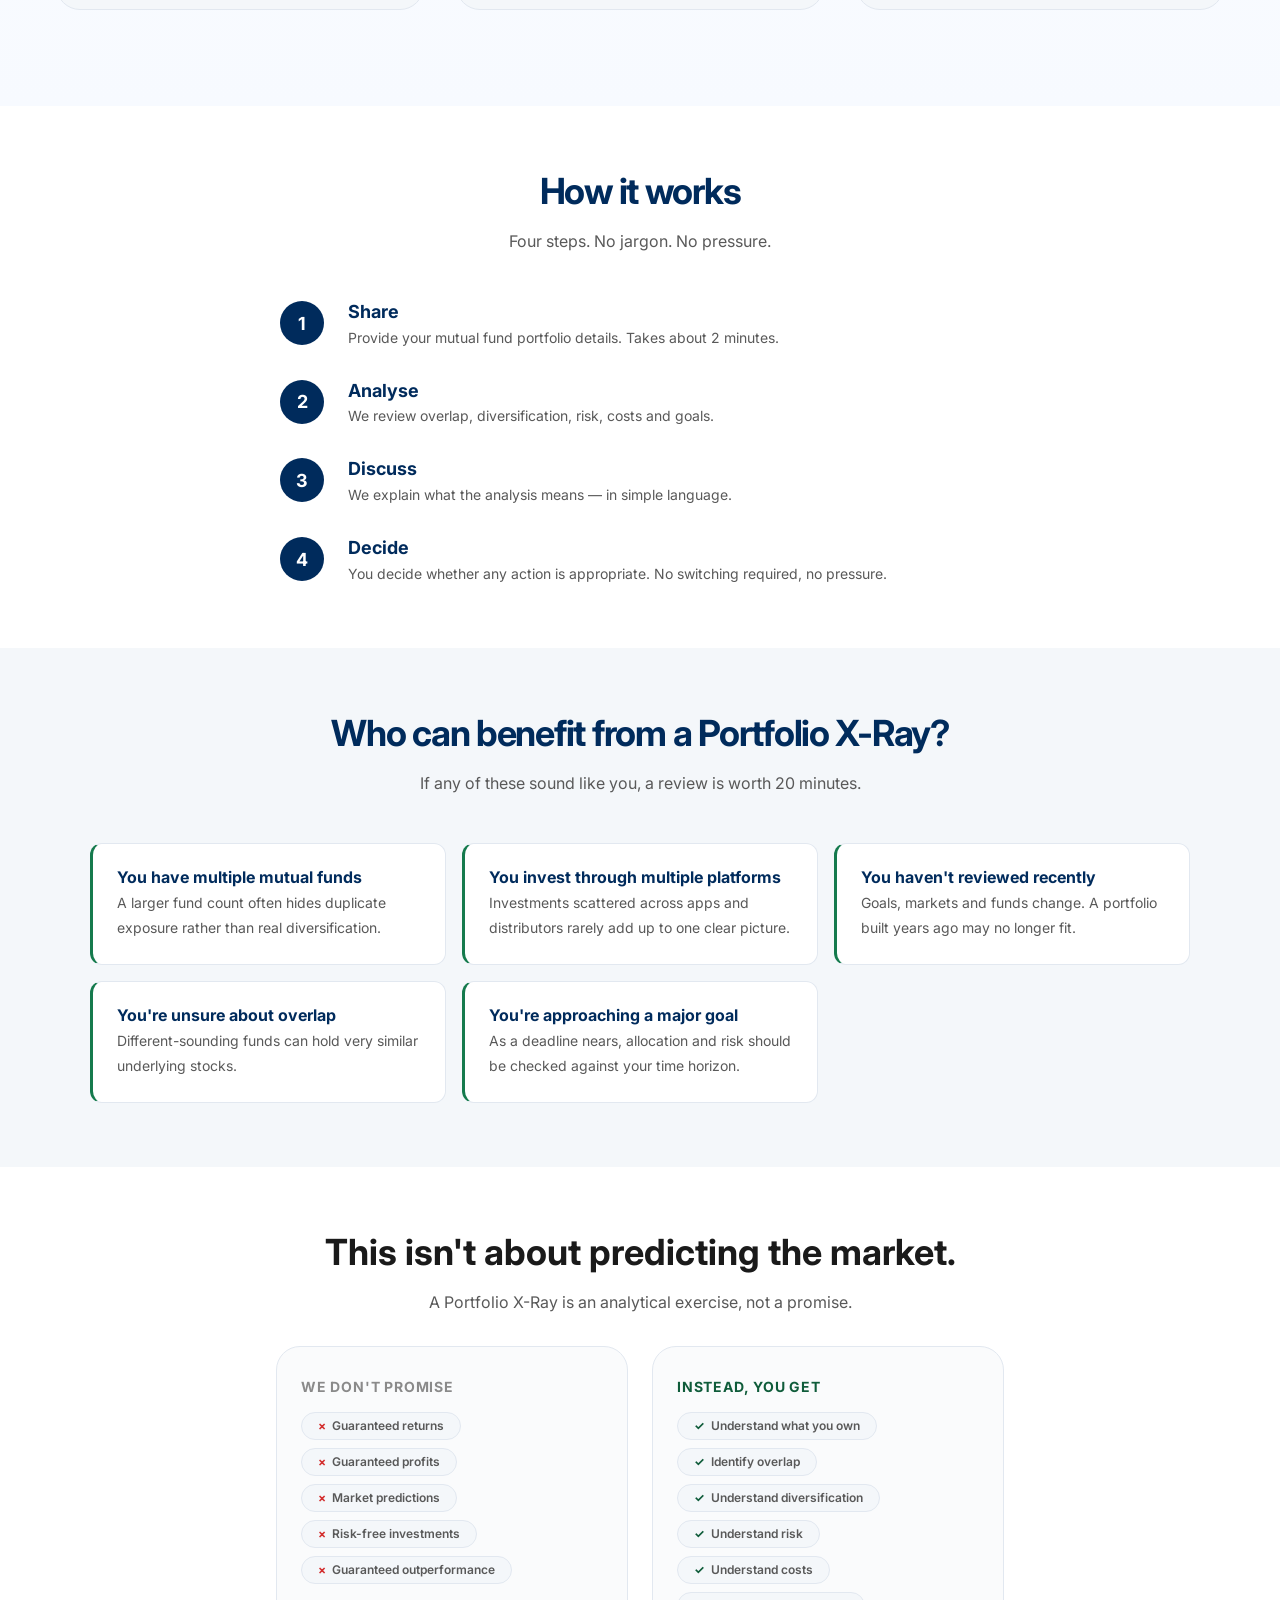
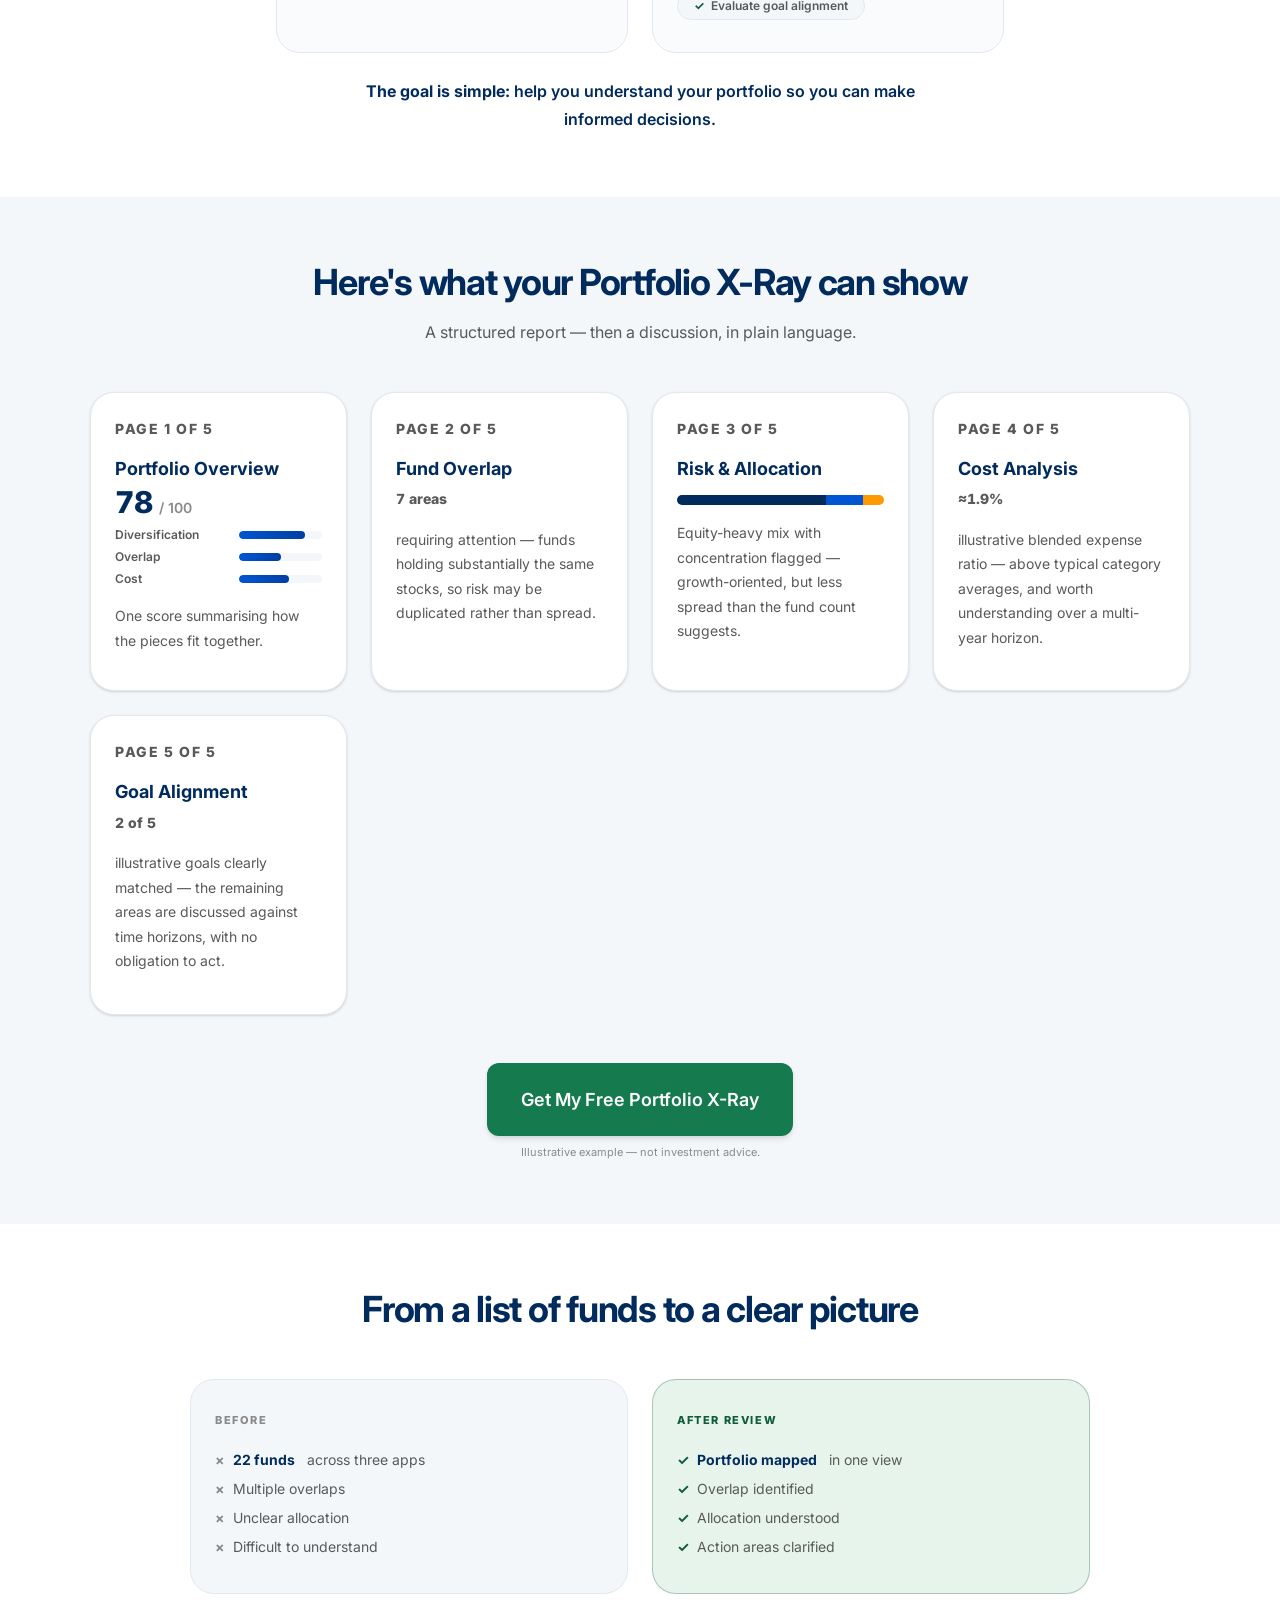
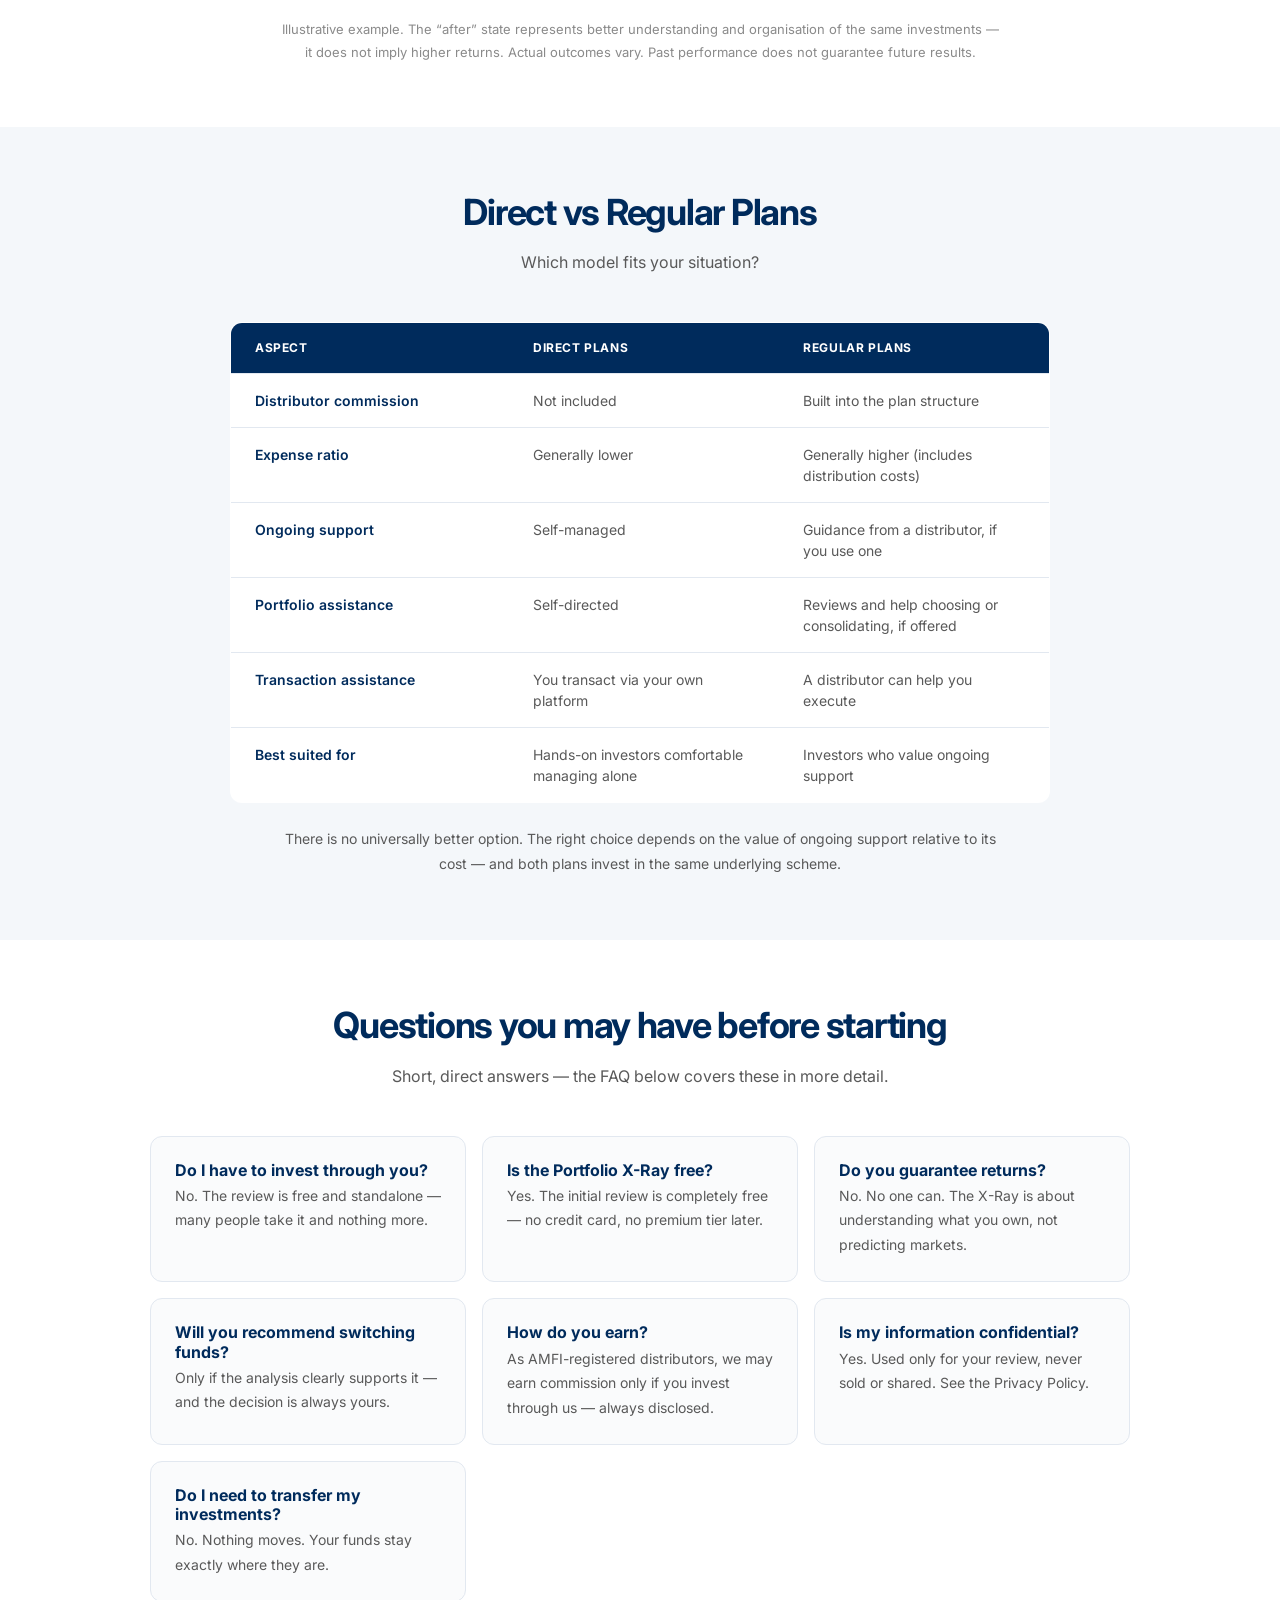
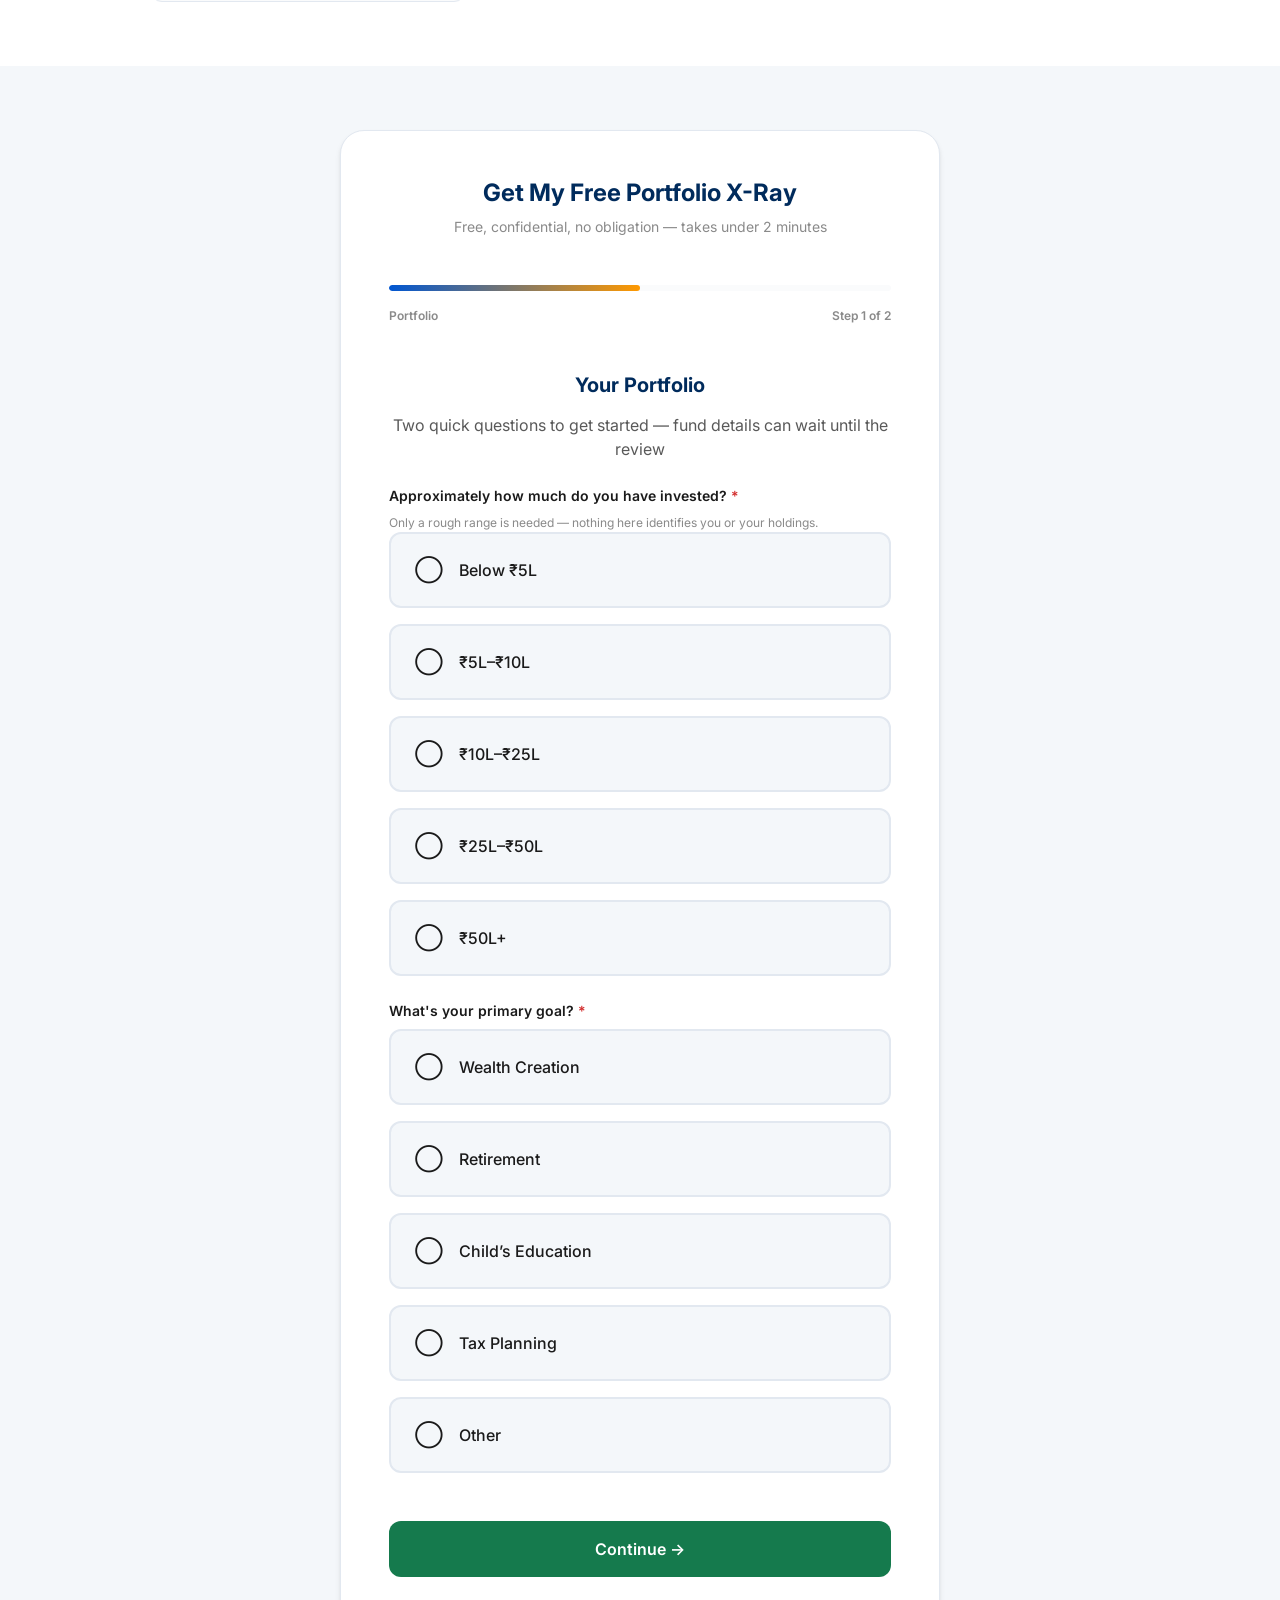
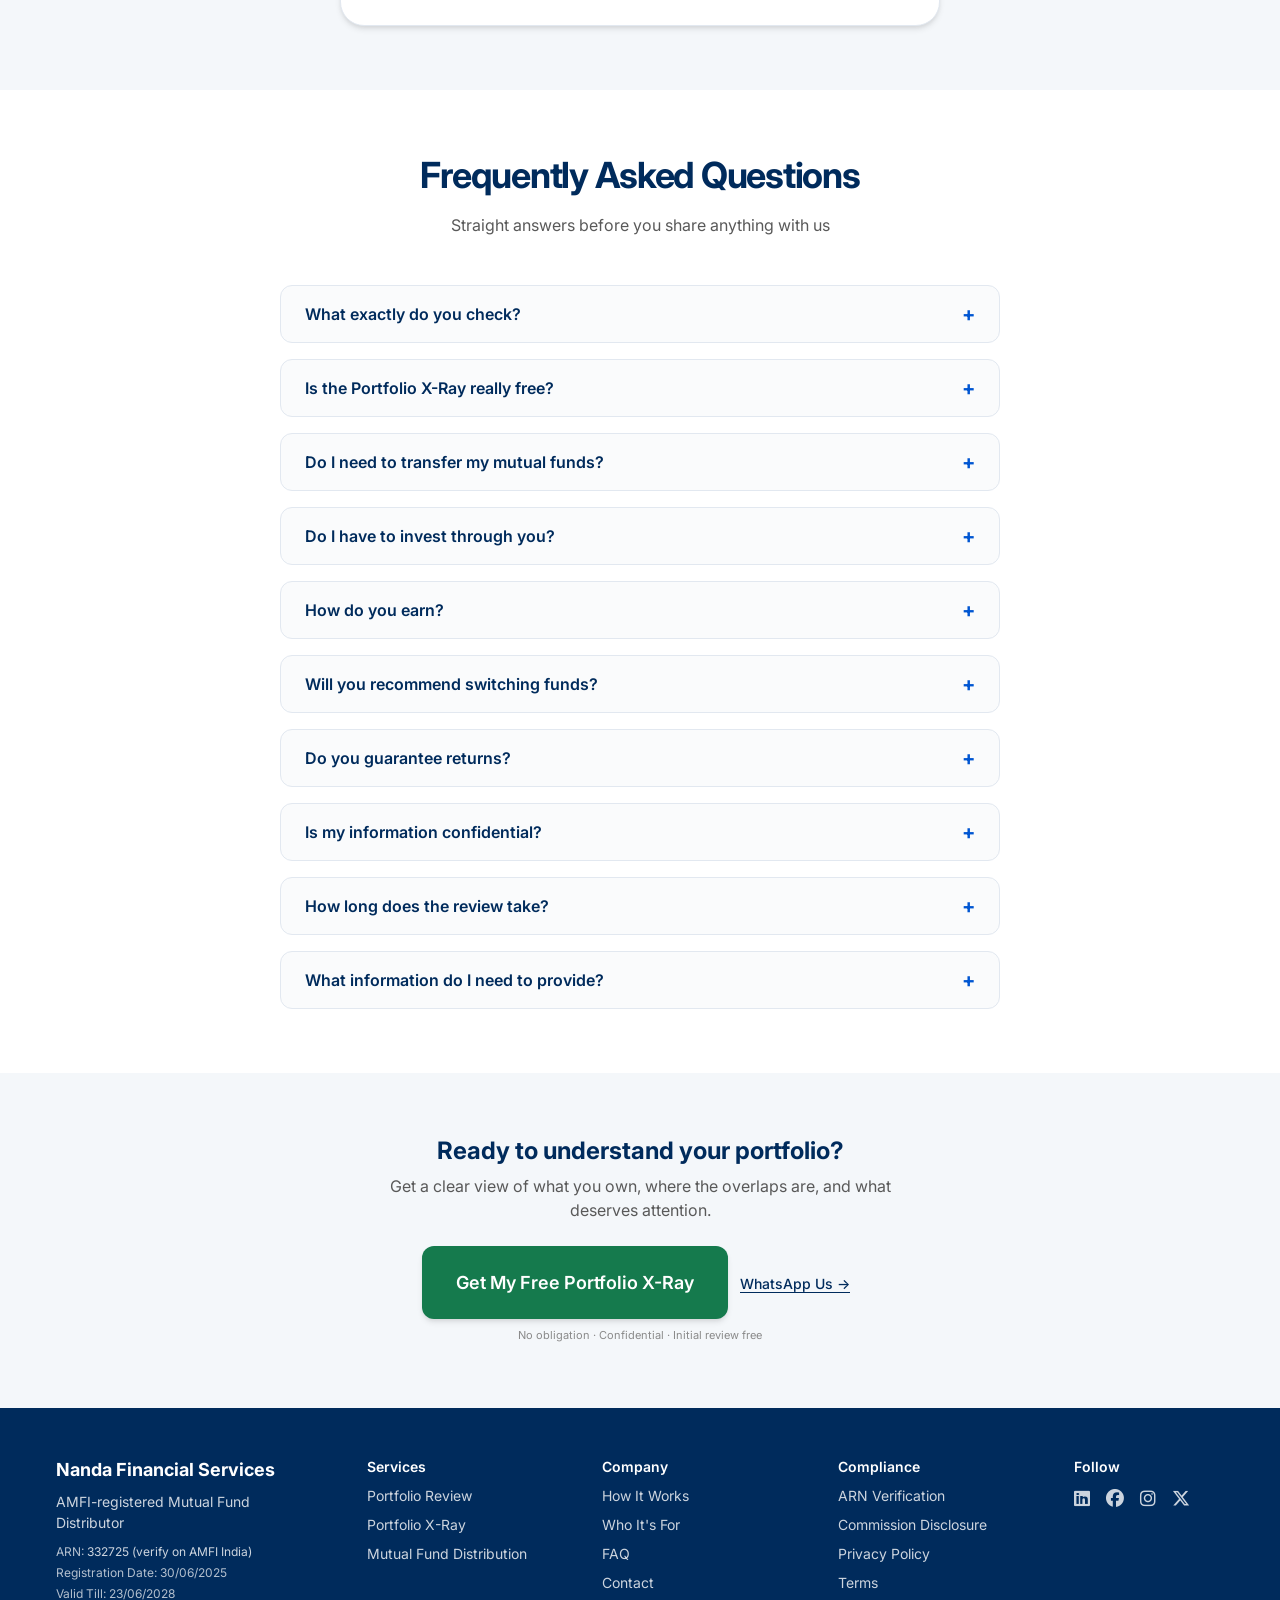
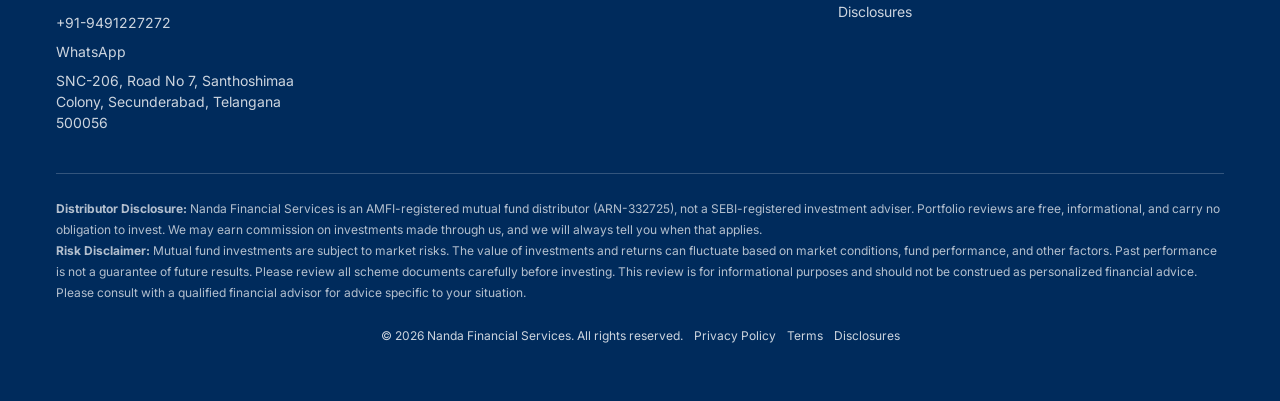
==== commit 866b90ee: "feat: Portfolio X-Ray redesign - interactive demo, trust architecture, CRO form" ====
--- a/index.html
+++ b/index.html
@@ -4,17 +4,17 @@
     <meta charset="UTF-8">
     <meta name="viewport" content="width=device-width, initial-scale=1.0">
 
-    <title>Free Portfolio Review | Nanda Financial Services</title>
-    <meta name="description" content="Get a Free Mutual Fund Portfolio Review by Nanda Financial Services (ARN-332725). We help investors understand their portfolio, identify overlaps, and explore optimization opportunities.">
-    <meta name="keywords" content="Mutual Fund Portfolio Review India, Portfolio Analysis, Diversification Check, ARN-332725, Nanda Financial Services Secunderabad">
+    <title>Mutual Fund Portfolio Review &amp; Portfolio X-Ray | MutualFundReview.in</title>
+    <meta name="description" content="Get a free Portfolio X-Ray of your mutual funds — fund overlap, diversification, risk, costs and goal alignment, reviewed by an AMFI-registered distributor. No spam, no obligation.">
+    <meta name="keywords" content="Mutual Fund Portfolio Review India, Portfolio X-Ray, Portfolio Analysis, Fund Overlap Check, Diversification Check, ARN-332725, Nanda Financial Services Secunderabad">
     <meta name="author" content="Nanda Financial Services">
     <meta name="google-site-verification" content="O4OyS7EqhcG4OS6Cmi6k6mizuxcT8xXVzDdICSqTHeQ" />
 
     <link rel="canonical" href="https://www.mutualfundreview.in/">
     <link rel="icon" href="favicon.png" sizes="96x96" type="image/png">
 
-    <meta property="og:title" content="Free Mutual Fund Portfolio Review">
-    <meta property="og:description" content="Understand your mutual fund portfolio. Get a free analysis of diversification, overlap, and optimization opportunities.">
+    <meta property="og:title" content="Portfolio X-Ray — Know Exactly What You Own">
+    <meta property="og:description" content="Get a clear X-Ray of your mutual fund portfolio — overlap, diversification, risk, costs and goal alignment. Free, no obligation, confidential.">
     <meta property="og:type" content="website">
     <meta property="og:url" content="https://www.mutualfundreview.in">
     <meta property="og:image" content="og-image.jpg">
@@ -22,14 +22,13 @@
     <meta property="og:image:height" content="630">
 
     <meta name="twitter:card" content="summary_large_image">
-    <meta name="twitter:title" content="Free Mutual Fund Portfolio Review">
-    <meta name="twitter:description" content="Understand your portfolio. Get a free analysis today.">
+    <meta name="twitter:title" content="Portfolio X-Ray — Know Exactly What You Own">
+    <meta name="twitter:description" content="Get a clear X-Ray of your mutual fund portfolio. Free, no obligation.">
     <meta name="twitter:image" content="og-image.jpg">
 
-    <!-- Fonts: Instrument Serif (display) + DM Sans (body) -->
     <link rel="preconnect" href="https://fonts.googleapis.com">
     <link rel="preconnect" href="https://fonts.gstatic.com" crossorigin>
-    <link href="https://fonts.googleapis.com/css2?family=Instrument+Serif:ital@0;1&family=DM+Sans:ital,opsz,wght@0,9..40,300..700;1,9..40,300..700&display=swap" rel="stylesheet">
+    <link href="https://fonts.googleapis.com/css2?family=Inter:wght@300;400;500;600;700;800&display=swap" rel="stylesheet">
     <link rel="stylesheet" href="https://cdnjs.cloudflare.com/ajax/libs/font-awesome/6.4.0/css/all.min.css">
 
     <!-- Google Tag Manager -->
@@ -39,18 +38,16 @@
     'https://www.googletagmanager.com/gtm.js?id='+i+dl;f.parentNode.insertBefore(j,f);
     })(window,document,'script','dataLayer','GTM-KWLKH6NM');</script>
 
-    <!-- CSS -->
+    <!-- Modular CSS Files -->
     <link rel="stylesheet" href="css/design-system.css">
     <link rel="stylesheet" href="css/components.css">
     <link rel="stylesheet" href="css/layout.css">
     <link rel="stylesheet" href="css/navigation.css">
     <link rel="stylesheet" href="css/hero.css">
     <link rel="stylesheet" href="css/portfolio-review.css">
+    <link rel="stylesheet" href="css/sections.css">
     <link rel="stylesheet" href="css/forms.css">
     <link rel="stylesheet" href="css/dark-mode.css">
-    <link rel="stylesheet" href="css/enhancements.css">
-    <!-- Stripe-quality overrides — loaded last to win specificity -->
-    <link rel="stylesheet" href="css/stripe-quality.css">
 
     <!-- Structured Data -->
     <script type="application/ld+json">
@@ -81,7 +78,97 @@
         "contactType": "customer service"
       },
       "areaServed": "IN",
-      "knowsAbout": ["Mutual Funds", "Portfolio Review", "Investment Planning", "Tax Planning"]
+      "knowsAbout": ["Mutual Funds", "Portfolio Review", "Portfolio Analysis", "Investment Planning", "Tax Planning"]
+    }
+    </script>
+
+    <!-- FAQ Structured Data -->
+    <script type="application/ld+json">
+    {
+      "@context": "https://schema.org",
+      "@type": "FAQPage",
+      "mainEntity": [
+        {
+          "@type": "Question",
+          "name": "What exactly do you check in a Portfolio X-Ray?",
+          "acceptedAnswer": {
+            "@type": "Answer",
+            "text": "We review six dimensions: fund overlap, diversification, risk concentration, costs, goal alignment and overall portfolio complexity — then explain the findings in simple language."
+          }
+        },
+        {
+          "@type": "Question",
+          "name": "Is the Portfolio X-Ray really free?",
+          "acceptedAnswer": {
+            "@type": "Answer",
+            "text": "Yes — the initial review is completely free. As AMFI-registered mutual fund distributors, we may earn commission if you choose to invest through us afterwards — but you are never obligated to."
+          }
+        },
+        {
+          "@type": "Question",
+          "name": "Do I need to transfer my mutual funds?",
+          "acceptedAnswer": {
+            "@type": "Answer",
+            "text": "No. Nothing moves. The review is analysis only — your funds stay exactly where they are unless you personally decide otherwise."
+          }
+        },
+        {
+          "@type": "Question",
+          "name": "Do I have to invest through you?",
+          "acceptedAnswer": {
+            "@type": "Answer",
+            "text": "No. Many people take the review and nothing more. There is no obligation to invest through us, and we will never pressure you to do so."
+          }
+        },
+        {
+          "@type": "Question",
+          "name": "How do you earn?",
+          "acceptedAnswer": {
+            "@type": "Answer",
+            "text": "We are AMFI-registered mutual fund distributors (ARN-332725). If you choose to invest through us, we may earn commission built into the plan. The review itself is free and comes with no obligation."
+          }
+        },
+        {
+          "@type": "Question",
+          "name": "Will you recommend switching funds?",
+          "acceptedAnswer": {
+            "@type": "Answer",
+            "text": "Only if the analysis clearly supports it. Any observations are explained with reasons, and the decision to act — or not act — is always yours."
+          }
+        },
+        {
+          "@type": "Question",
+          "name": "Do you guarantee returns?",
+          "acceptedAnswer": {
+            "@type": "Answer",
+            "text": "No. No one can guarantee returns on mutual fund investments. The Portfolio X-Ray is about understanding what you own — not predicting markets."
+          }
+        },
+        {
+          "@type": "Question",
+          "name": "Is my information confidential?",
+          "acceptedAnswer": {
+            "@type": "Answer",
+            "text": "Yes. Your details are used only to prepare and deliver your review. We don't sell, rent, or share your information with anyone."
+          }
+        },
+        {
+          "@type": "Question",
+          "name": "How long does the review take?",
+          "acceptedAnswer": {
+            "@type": "Answer",
+            "text": "Submitting the form takes under 2 minutes. You'll typically hear from us within 1 working day, and the full review discussion usually takes about 20–30 minutes."
+          }
+        },
+        {
+          "@type": "Question",
+          "name": "What information do I need to provide?",
+          "acceptedAnswer": {
+            "@type": "Answer",
+            "text": "Just two quick questions to start — your portfolio range and your goal. Fund names, folio numbers or your CAS statement are only needed if you choose to share them during the review."
+          }
+        }
+      ]
     }
     </script>
 </head>
@@ -90,36 +177,11 @@
     <noscript><iframe src="https://www.googletagmanager.com/ns.html?id=GTM-KWLKH6NM"
     height="0" width="0" style="display:none;visibility:hidden"></iframe></noscript>
 
-    <!-- ── Stats bar ──────────────────────────────────────── -->
-    <div class="stats-bar" role="region" aria-label="Social proof">
-      <div class="stats-bar-inner">
-        <div class="stats-bar-item">
-          <svg width="15" height="15" viewBox="0 0 24 24" fill="none" stroke="currentColor" stroke-width="2.2" aria-hidden="true"><path d="M17 21v-2a4 4 0 0 0-4-4H5a4 4 0 0 0-4 4v2"/><circle cx="9" cy="7" r="4"/><path d="M23 21v-2a4 4 0 0 0-3-3.87"/><path d="M16 3.13a4 4 0 0 1 0 7.75"/></svg>
-          <span><strong>50+</strong> portfolios reviewed</span>
-        </div>
-        <span class="stats-bar-divider" aria-hidden="true">&middot;</span>
-        <div class="stats-bar-item">
-          <svg width="15" height="15" viewBox="0 0 24 24" fill="none" stroke="currentColor" stroke-width="2.2" aria-hidden="true"><polyline points="22 12 18 12 15 21 9 3 6 12 2 12"/></svg>
-          <span><strong>AMFI-registered</strong> distributor</span>
-        </div>
-        <span class="stats-bar-divider" aria-hidden="true">&middot;</span>
-        <div class="stats-bar-item">
-          <svg width="15" height="15" viewBox="0 0 24 24" fill="none" stroke="currentColor" stroke-width="2.2" aria-hidden="true"><path d="M12 22s8-4 8-10V5l-8-3-8 3v7c0 6 8 10 8 10z"/></svg>
-          <span><strong>Zero</strong> selling pressure</span>
-        </div>
-        <span class="stats-bar-divider" aria-hidden="true">&middot;</span>
-        <div class="stats-bar-item">
-          <svg width="15" height="15" viewBox="0 0 24 24" fill="none" stroke="currentColor" stroke-width="2.2" aria-hidden="true"><circle cx="12" cy="12" r="10"/><polyline points="12 6 12 12 16 14"/></svg>
-          <span>Response within <strong>1 working day</strong></span>
-        </div>
-      </div>
-    </div>
-
     <!-- Header -->
-    <header id="siteHeader">
+    <header>
         <div class="header-container">
             <a href="/" class="logo-section">
-                <img src="logo.jpg" alt="Nanda Financial Services Logo" width="44" height="44" loading="eager">
+                <img src="logo.jpg" alt="Nanda Financial Services Logo">
                 <div class="logo-text">
                     <span class="logo-brand">Nanda Financial</span>
                     <p class="logo-tagline">Mutual Fund Distribution &amp; Review</p>
@@ -127,18 +189,16 @@
             </a>
 
             <nav class="header-nav" aria-label="Main navigation">
-                <a href="#portfolio-review">Portfolio Review</a>
+                <a href="#xray-showcase">Portfolio X-Ray</a>
                 <a href="#how-it-works">How It Works</a>
-                <a href="#testimonials">Reviews</a>
-                <a href="#contact">Contact</a>
+                <a href="#portfolio-review">What We Check</a>
+                <a href="#report">Sample Report</a>
+                <a href="#faq">FAQ</a>
             </nav>
 
             <div class="header-cta">
+                <a class="btn btn-primary btn-sm header-btn-cta" href="#form-section">Get Free X-Ray</a>
                 <span class="arn-badge">ARN-332725</span>
-                <!-- Dark mode toggle -->
-                <button class="theme-toggle" id="themeToggle" aria-label="Switch to dark mode" type="button">
-                  <svg width="18" height="18" viewBox="0 0 24 24" fill="none" stroke="currentColor" stroke-width="2" aria-hidden="true" id="themeIcon"><circle cx="12" cy="12" r="5"/><path d="M12 1v2M12 21v2M4.22 4.22l1.42 1.42M18.36 18.36l1.42 1.42M1 12h2M21 12h2M4.22 19.78l1.42-1.42M18.36 5.64l1.42-1.42"/></svg>
-                </button>
                 <button class="menu-toggle" id="menuToggle" type="button" aria-label="Toggle menu" aria-expanded="false" aria-controls="mobileMenu">
                     <span></span>
                     <span></span>
@@ -149,11 +209,12 @@
 
         <nav id="mobileMenu" class="mobile-menu" aria-label="Mobile navigation">
             <div class="mobile-menu-nav">
-                <a href="#portfolio-review" onclick="closeMobileMenu()">Portfolio Review</a>
+                <a href="#xray-showcase" onclick="closeMobileMenu()">Portfolio X-Ray</a>
                 <a href="#how-it-works" onclick="closeMobileMenu()">How It Works</a>
-                <a href="#testimonials" onclick="closeMobileMenu()">Reviews</a>
-                <a href="#form-section" onclick="closeMobileMenu()">Get a Review</a>
-                <a href="#contact" onclick="closeMobileMenu()">Contact</a>
+                <a href="#portfolio-review" onclick="closeMobileMenu()">What We Check</a>
+                <a href="#report" onclick="closeMobileMenu()">Sample Report</a>
+                <a href="#faq" onclick="closeMobileMenu()">FAQ</a>
+                <a href="#form-section" onclick="closeMobileMenu()">Get Free X-Ray</a>
             </div>
             <div class="mobile-menu-cta">
                 <a class="btn btn-ghost-text btn-block" href="https://wa.me/919491227272" onclick="openWhatsAppDefault(); closeMobileMenu(); return false;">or message us on WhatsApp</a>
@@ -166,20 +227,20 @@
         <div class="hero-container">
             <div class="hero-grid">
 
-                <div class="hero-left reveal">
+                <div class="hero-left">
                 <div class="hero-badge">
-                    <span>AMFI-registered Mutual Fund Distributor &middot; ARN 332725</span>
-                </div>
-
-                <h1>Free Mutual Fund<br><em>Portfolio Review</em></h1>
+                    <span>AMFI-Registered Mutual Fund Distributor &middot; ARN 332725</span>
+                </div>
+
+                <h1>Know Exactly What You Own.</h1>
 
                 <p class="hero-subtitle">
-                    Understand what is working, what overlaps, and where your portfolio may need attention across diversification, costs, risk and goal alignment.
+                    Get a clear X-Ray of your mutual fund portfolio &mdash; overlap, diversification, risk, costs and goal alignment.
                 </p>
 
                 <div class="hero-cta">
                     <button type="button" class="btn btn-primary" onclick="scrollToFormFromHero()">
-                        Get My Portfolio Reviewed
+                        Get My Free Portfolio X-Ray
                     </button>
                     <a class="btn btn-ghost-text" href="https://wa.me/919491227272" onclick="openWhatsAppDefault(); return false;">
                         Prefer WhatsApp? Message us &rarr;
@@ -187,260 +248,673 @@
                 </div>
 
                 <ul class="hero-proof" aria-label="Portfolio review benefits">
-                    <li>Free, no-obligation review</li>
-                    <li>Private and confidential</li>
-                    <li>Usually takes under 2 minutes</li>
+                    <li>Takes ~2 minutes</li>
+                    <li>No obligation</li>
+                    <li>Confidential</li>
                 </ul>
 
                 </div>
 
-                <aside class="hero-xray sample-xray sample-block reveal" style="transition-delay:0.12s" aria-label="Sample Portfolio X-Ray">
+                <aside class="hero-xray xray-panel sample-block" aria-label="Sample Portfolio X-Ray dashboard">
                     <span class="sample-ribbon">SAMPLE</span>
-                    <p class="xray-kicker">Sample Portfolio X-Ray</p>
-                    <p class="xray-client">Rahul M., Hyderabad</p>
-                    <ul class="xray-dims">
+                    <div class="xray-head">
+                        <p class="xray-kicker">Portfolio X-Ray</p>
+                        <p class="xray-client">Illustrative example &middot; Sample portfolio</p>
+                    </div>
+
+                    <div class="xray-score">
+                        <div class="xray-score-num">
+                            <span class="xray-score-value">78</span>
+                            <span class="xray-score-den">/ 100</span>
+                        </div>
+                        <div class="xray-score-label">Portfolio Health</div>
+                    </div>
+
+                    <div class="xray-alloc">
+                        <p class="xray-kicker">Asset Allocation</p>
+                        <div class="allocation-bar" role="img" aria-label="Illustrative asset allocation: Equity 72 percent, Debt 18 percent, Hybrid 10 percent">
+                            <span class="allocation-seg allocation-seg-equity" style="width:72%"></span>
+                            <span class="allocation-seg allocation-seg-debt" style="width:18%"></span>
+                            <span class="allocation-seg allocation-seg-hybrid" style="width:10%"></span>
+                        </div>
+                        <ul class="allocation-legend">
+                            <li class="legend-equity">Equity 72%</li>
+                            <li class="legend-debt">Debt 18%</li>
+                            <li class="legend-hybrid">Hybrid 10%</li>
+                        </ul>
+                    </div>
+
+                    <ul class="xray-metrics">
                         <li>
-                            <span>Diversification</span>
-                            <span class="gauge" aria-hidden="true"><span class="gauge-bar" style="width:58%"></span></span>
+                            <span class="xm-label">Overlap</span>
+                            <span class="xm-chip xm-warn">&#9888; Areas requiring attention</span>
                         </li>
                         <li>
-                            <span>Overlap</span>
-                            <span class="gauge" aria-hidden="true"><span class="gauge-bar" style="width:42%"></span></span>
+                            <span class="xm-label">Risk</span>
+                            <span class="xm-chip">Moderate</span>
                         </li>
                         <li>
-                            <span>Risk balance</span>
-                            <span class="gauge" aria-hidden="true"><span class="gauge-bar" style="width:64%"></span></span>
-                        </li>
-                        <li>
-                            <span>Cost efficiency</span>
-                            <span class="gauge" aria-hidden="true"><span class="gauge-bar" style="width:51%"></span></span>
+                            <span class="xm-label">Cost</span>
+                            <span class="xm-chip xm-warn">Review required</span>
                         </li>
                     </ul>
-                    <p class="xray-findings">Several equity funds overlap on the same large-cap names, so the portfolio is less diversified than it looks. Expense ratios sit above category average, which can quietly reduce long-term returns.</p>
+
+                    <p class="xray-note">Illustrative example &mdash; not an analysis of any real portfolio.</p>
                 </aside>
 
             </div>
         </div>
     </section>
 
-    <!-- Trust strip -->
-    <div class="trust-strip" role="region" aria-label="Trust signals">
-      <div class="trust-strip-inner">
-        <div class="trust-item">
-          <svg width="14" height="14" viewBox="0 0 24 24" fill="none" stroke="currentColor" stroke-width="2.5" aria-hidden="true"><path d="M12 22s8-4 8-10V5l-8-3-8 3v7c0 6 8 10 8 10z"/></svg>
-          SEBI &amp; AMFI Compliant
+    <!-- Hero Trust Bar -->
+    <div class="trust-bar" role="region" aria-label="Trust indicators">
+        <ul class="trust-bar-list">
+            <li>AMFI Registered</li>
+            <li>ARN 332725</li>
+            <li>Free Initial Review</li>
+            <li>No Obligation</li>
+            <li>Confidential</li>
+            <li>Response within 1 working day</li>
+        </ul>
+    </div>
+
+    <!-- Problem Section -->
+    <section id="why-review" class="problem-section">
+        <div class="container">
+            <div class="section-title">
+                <h2>Your portfolio is more than a list of funds.</h2>
+                <p>Each fund contains underlying investments. Different funds can create overlapping exposures that are difficult to see from a simple portfolio list.</p>
+            </div>
+
+            <div class="overlap-diagram" role="img" aria-label="Diagram: three different funds holding the same underlying companies, creating invisible overlap">
+                <div class="od-col">
+                    <span class="od-node od-fund">Fund A</span>
+                    <span class="od-node od-fund">Fund B</span>
+                    <span class="od-node od-fund">Fund C</span>
+                </div>
+                <svg class="od-connect" viewBox="0 0 100 130" preserveAspectRatio="none" aria-hidden="true">
+                    <path d="M0 22 C 40 22 60 40 100 40"/>
+                    <path d="M0 65 C 40 65 60 22 100 22"/>
+                    <path d="M0 65 C 40 65 60 88 100 88"/>
+                    <path d="M0 108 C 40 108 60 65 100 65"/>
+                    <path d="M0 22 C 40 22 60 65 100 65"/>
+                </svg>
+                <div class="od-col">
+                    <span class="od-node od-co">Company X</span>
+                    <span class="od-node od-co">Company Y</span>
+                    <span class="od-node od-co">Company Z</span>
+                </div>
+            </div>
+
+            <p class="problem-punchline">Portfolio X-Ray makes those relationships visible.</p>
+
+            <div class="problem-grid">
+                <div class="problem-card">
+                    <div class="problem-icon" aria-hidden="true">
+                        <svg viewBox="0 0 24 24" fill="none" stroke="currentColor" stroke-width="1.8" stroke-linecap="round" stroke-linejoin="round"><circle cx="9" cy="12" r="5.5"/><circle cx="15" cy="12" r="5.5"/></svg>
+                    </div>
+                    <h3>Fund Overlap</h3>
+                    <p>Different funds can own many of the same companies.</p>
+                </div>
+                <div class="problem-card">
+                    <div class="problem-icon" aria-hidden="true">
+                        <svg viewBox="0 0 24 24" fill="none" stroke="currentColor" stroke-width="1.8" stroke-linecap="round" stroke-linejoin="round"><path d="M12 3a9 9 0 1 0 9 9h-9V3z"/><path d="M15 3.5A9 9 0 0 1 20.5 9H15V3.5z"/></svg>
+                    </div>
+                    <h3>Hidden Concentration</h3>
+                    <p>Your portfolio may be less diversified than it appears.</p>
+                </div>
+                <div class="problem-card">
+                    <div class="problem-icon" aria-hidden="true">
+                        <svg viewBox="0 0 24 24" fill="none" stroke="currentColor" stroke-width="1.8" stroke-linecap="round" stroke-linejoin="round"><path d="M12 3 2.5 20h19L12 3z"/><path d="M12 10v4"/><path d="M12 17.2v.1"/></svg>
+                    </div>
+                    <h3>Unclear Costs</h3>
+                    <p>Understand the cost structure of your investments.</p>
+                </div>
+                <div class="problem-card">
+                    <div class="problem-icon" aria-hidden="true">
+                        <svg viewBox="0 0 24 24" fill="none" stroke="currentColor" stroke-width="1.8" stroke-linecap="round" stroke-linejoin="round"><circle cx="12" cy="12" r="9"/><circle cx="12" cy="12" r="5"/><circle cx="12" cy="12" r="1"/></svg>
+                    </div>
+                    <h3>Goal Misalignment</h3>
+                    <p>A portfolio should reflect your goals and time horizon.</p>
+                </div>
+            </div>
         </div>
-        <span class="trust-sep" aria-hidden="true">|</span>
-        <div class="trust-item">
-          <svg width="14" height="14" viewBox="0 0 24 24" fill="none" stroke="currentColor" stroke-width="2.5" aria-hidden="true"><rect x="3" y="11" width="18" height="11" rx="2" ry="2"/><path d="M7 11V7a5 5 0 0 1 10 0v4"/></svg>
-          Data never shared with third parties
+    </section>
+
+    <!-- Portfolio X-Ray Interactive Demo -->
+    <section id="xray-showcase" class="xray-showcase">
+        <div class="container">
+            <div class="section-title">
+                <h2>See your portfolio clearly.</h2>
+                <p>One simple view of what you own, where your money is exposed, and what deserves attention. Explore a sample below.</p>
+            </div>
+
+            <div class="demo-panel sample-block">
+                <span class="sample-ribbon">ILLUSTRATIVE</span>
+
+                <div class="demo-tabs" role="tablist" aria-label="Portfolio X-Ray sample views">
+                    <button type="button" class="demo-tab active" id="tab-overview" role="tab" aria-selected="true" aria-controls="demo-overview" onclick="switchXrayTab('overview', this)">Overview</button>
+                    <button type="button" class="demo-tab" id="tab-overlap" role="tab" aria-selected="false" aria-controls="demo-overlap" tabindex="-1" onclick="switchXrayTab('overlap', this)">Overlap</button>
+                    <button type="button" class="demo-tab" id="tab-risk" role="tab" aria-selected="false" aria-controls="demo-risk" tabindex="-1" onclick="switchXrayTab('risk', this)">Risk</button>
+                    <button type="button" class="demo-tab" id="tab-costs" role="tab" aria-selected="false" aria-controls="demo-costs" tabindex="-1" onclick="switchXrayTab('costs', this)">Costs</button>
+                    <button type="button" class="demo-tab" id="tab-goals" role="tab" aria-selected="false" aria-controls="demo-goals" tabindex="-1" onclick="switchXrayTab('goals', this)">Goals</button>
+                </div>
+
+                <div id="demo-overview" class="demo-view active" role="tabpanel" aria-labelledby="tab-overview">
+                    <div class="xray-score">
+                        <div class="xray-score-num">
+                            <span class="xray-score-value">78</span>
+                            <span class="xray-score-den">/ 100</span>
+                        </div>
+                        <div class="xray-score-label">Portfolio Health</div>
+                    </div>
+
+                    <div class="showcase-allocation">
+                        <p class="xray-kicker">Asset Allocation</p>
+                        <div class="allocation-bar" role="img" aria-label="Illustrative asset allocation: Equity 72 percent, Debt 18 percent, Hybrid 10 percent">
+                            <span class="allocation-seg allocation-seg-equity" style="width:72%"></span>
+                            <span class="allocation-seg allocation-seg-debt" style="width:18%"></span>
+                            <span class="allocation-seg allocation-seg-hybrid" style="width:10%"></span>
+                        </div>
+                        <ul class="allocation-legend">
+                            <li class="legend-equity">Equity 72%</li>
+                            <li class="legend-debt">Debt 18%</li>
+                            <li class="legend-hybrid">Hybrid 10%</li>
+                        </ul>
+                    </div>
+
+                    <div class="showcase-metrics">
+                        <div class="showcase-metric">
+                            <div class="metric-label">Fund Count</div>
+                            <div class="metric-value">22 funds</div>
+                        </div>
+                        <div class="showcase-metric">
+                            <div class="metric-label">Overlap</div>
+                            <div class="metric-value metric-warn">Attention needed</div>
+                        </div>
+                        <div class="showcase-metric">
+                            <div class="metric-label">Risk</div>
+                            <div class="metric-value">Moderate</div>
+                        </div>
+                        <div class="showcase-metric">
+                            <div class="metric-label">Cost</div>
+                            <div class="metric-value metric-warn">Review required</div>
+                        </div>
+                    </div>
+                </div>
+
+                <div id="demo-overlap" class="demo-view" role="tabpanel" aria-labelledby="tab-overlap" hidden>
+                    <div class="demo-flow">
+                        <div class="demo-flow-col">
+                            <p class="xray-kicker">You own</p>
+                            <span class="fund-chip">Fund A</span>
+                            <span class="fund-chip">Fund B</span>
+                            <span class="fund-chip">Fund C</span>
+                        </div>
+                        <div class="demo-flow-arrow" aria-hidden="true">&rarr;</div>
+                        <div class="demo-flow-col">
+                            <p class="xray-kicker">Underlying</p>
+                            <div class="shared-box">Shared holdings<span>Similar large-cap stocks appearing across funds</span></div>
+                        </div>
+                        <div class="demo-flow-arrow" aria-hidden="true">&rarr;</div>
+                        <div class="demo-flow-col">
+                            <p class="xray-kicker">Result</p>
+                            <div class="shared-box shared-box-warn">Concentration<span>Apparent diversification differs from actual exposure</span></div>
+                        </div>
+                    </div>
+                    <p class="demo-insight">Illustrative insight: several funds in a portfolio can hold substantially the same companies, so &ldquo;22 funds&rdquo; may be far less diversified than it sounds.</p>
+                </div>
+
+                <div id="demo-risk" class="demo-view" role="tabpanel" aria-labelledby="tab-risk" hidden>
+                    <div class="risk-rows">
+                        <div class="risk-row">
+                            <span class="risk-label">Equity</span>
+                            <span class="risk-bar" aria-hidden="true"><span class="risk-bar-fill" style="width:72%"></span></span>
+                            <span class="risk-value">72%</span>
+                        </div>
+                        <div class="risk-row">
+                            <span class="risk-label">Debt</span>
+                            <span class="risk-bar" aria-hidden="true"><span class="risk-bar-fill risk-fill-debt" style="width:18%"></span></span>
+                            <span class="risk-value">18%</span>
+                        </div>
+                        <div class="risk-row">
+                            <span class="risk-label">Hybrid</span>
+                            <span class="risk-bar" aria-hidden="true"><span class="risk-bar-fill risk-fill-hybrid" style="width:10%"></span></span>
+                            <span class="risk-value">10%</span>
+                        </div>
+                    </div>
+                    <p class="demo-insight">Illustrative insight: a growth-oriented mix isn&rsquo;t a problem by itself &mdash; concentration within equity is what deserves a closer look.</p>
+                </div>
+
+                <div id="demo-costs" class="demo-view" role="tabpanel" aria-labelledby="tab-costs" hidden>
+                    <div class="risk-rows">
+                        <div class="risk-row">
+                            <span class="risk-label">Illustrative portfolio &mdash; higher cost</span>
+                            <span class="risk-bar" aria-hidden="true"><span class="risk-bar-fill risk-fill-warn" style="width:82%"></span></span>
+                            <span class="risk-value">&#8776;&#8377;19k / yr*</span>
+                        </div>
+                        <div class="risk-row">
+                            <span class="risk-label">Illustrative portfolio &mdash; lower cost</span>
+                            <span class="risk-bar" aria-hidden="true"><span class="risk-bar-fill risk-fill-ok" style="width:48%"></span></span>
+                            <span class="risk-value">&#8776;&#8377;11k / yr*</span>
+                        </div>
+                    </div>
+                    <p class="demo-insight">*On a &#8377;10L portfolio, based on assumed average expense ratios of 1.9% vs 1.1% &mdash; a simplified illustration of how costs compound, not a comparison of any actual funds or a prediction of returns.</p>
+                </div>
+
+                <div id="demo-goals" class="demo-view" role="tabpanel" aria-labelledby="tab-goals" hidden>
+                    <div class="goal-chain">
+                        <div class="goal-step"><span class="gs-label">Goal</span><span class="gs-value">Child&rsquo;s education</span></div>
+                        <div class="goal-arrow" aria-hidden="true">&darr;</div>
+                        <div class="goal-step"><span class="gs-label">Time Horizon</span><span class="gs-value">~9 years</span></div>
+                        <div class="goal-arrow" aria-hidden="true">&darr;</div>
+                        <div class="goal-step"><span class="gs-label">Portfolio Structure</span><span class="gs-value">Equity tilt reviewed against horizon</span></div>
+                    </div>
+                    <p class="demo-insight">Illustrative insight: as a goal approaches, the portfolio structure should be checked against the time horizon &mdash; not left on autopilot.</p>
+                </div>
+
+                <p class="showcase-note">Illustrative example. Actual reports are prepared from the portfolio you share &mdash; not investment advice.</p>
+            </div>
+
+            <div class="report-cta">
+                <button type="button" class="btn btn-primary btn-lg" onclick="scrollToForm()">Get My Free Portfolio X-Ray</button>
+            </div>
         </div>
-        <span class="trust-sep" aria-hidden="true">|</span>
-        <div class="trust-item">
-          <svg width="14" height="14" viewBox="0 0 24 24" fill="none" stroke="currentColor" stroke-width="2.5" aria-hidden="true"><polyline points="20 6 9 17 4 12"/></svg>
-          No hidden charges
-        </div>
-        <span class="trust-sep" aria-hidden="true">|</span>
-        <div class="trust-item">
-          <svg width="14" height="14" viewBox="0 0 24 24" fill="none" stroke="currentColor" stroke-width="2.5" aria-hidden="true"><path d="M22 16.92v3a2 2 0 0 1-2.18 2 19.79 19.79 0 0 1-8.63-3.07A19.5 19.5 0 0 1 4.69 12a19.79 19.79 0 0 1-3.07-8.67A2 2 0 0 1 3.6 1.18h3a2 2 0 0 1 2 1.72c.127.96.361 1.903.7 2.81a2 2 0 0 1-.45 2.11L7.91 8.63a16 16 0 0 0 5.46 5.46l.96-.96a2 2 0 0 1 2.11-.45c.907.339 1.85.573 2.81.7A2 2 0 0 1 21 16.92z"/></svg>
-          +91-9491227272
-        </div>
-        <span class="trust-sep" aria-hidden="true">|</span>
-        <div class="trust-item">
-          <svg width="14" height="14" viewBox="0 0 24 24" fill="none" stroke="currentColor" stroke-width="2.5" aria-hidden="true"><circle cx="12" cy="12" r="10"/><polyline points="12 6 12 12 16 14"/></svg>
-          ARN valid till June 2028
-        </div>
-      </div>
-    </div>
+    </section>
 
     <!-- What we check -->
     <section id="portfolio-review" class="portfolio-review-section">
         <div class="container">
-            <div class="section-title reveal">
+            <div class="section-title">
                 <h2>What we check</h2>
                 <p>Six dimensions of a Mutual Fund Portfolio Review</p>
             </div>
 
             <div class="review-checks-grid">
-                <div class="check-card reveal">
-                    <div class="check-icon" aria-hidden="true"></div>
+                <div class="check-card">
+                    <div class="check-icon" aria-hidden="true">
+                        <svg viewBox="0 0 24 24" fill="none" stroke="currentColor" stroke-width="1.8" stroke-linecap="round" stroke-linejoin="round"><circle cx="9" cy="12" r="5.5"/><circle cx="15" cy="12" r="5.5"/></svg>
+                    </div>
                     <h3>Fund Overlap</h3>
-                    <p>Identify duplicate funds and overlapping categories in your portfolio.</p>
-                </div>
-                <div class="check-card reveal" style="transition-delay:0.05s">
-                    <div class="check-icon" aria-hidden="true"></div>
+                    <p>Different funds often own the same companies. We show where your holdings duplicate each other.</p>
+                    <div class="check-visual" aria-hidden="true">
+                        <span class="cv-circle cv-a"></span>
+                        <span class="cv-circle cv-b"></span>
+                    </div>
+                    <p class="check-insight">Illustrative: 3 funds, same large-cap stocks at the core.</p>
+                </div>
+                <div class="check-card">
+                    <div class="check-icon" aria-hidden="true">
+                        <svg viewBox="0 0 24 24" fill="none" stroke="currentColor" stroke-width="1.8" stroke-linecap="round" stroke-linejoin="round"><path d="M12 3a9 9 0 1 0 9 9h-9V3z"/><path d="M15 3.5A9 9 0 0 1 20.5 9H15V3.5z"/></svg>
+                    </div>
                     <h3>Diversification</h3>
-                    <p>Analyze asset allocation across equity, debt, and hybrid funds.</p>
-                </div>
-                <div class="check-card reveal" style="transition-delay:0.10s">
-                    <div class="check-icon" aria-hidden="true"></div>
+                    <p>Many funds don't always mean many markets. We map your real asset allocation.</p>
+                    <div class="check-visual" aria-hidden="true">
+                        <span class="allocation-bar cv-bar"><span class="allocation-seg allocation-seg-equity" style="width:72%"></span><span class="allocation-seg allocation-seg-debt" style="width:18%"></span><span class="allocation-seg allocation-seg-hybrid" style="width:10%"></span></span>
+                    </div>
+                    <p class="check-insight">Illustrative: one view of equity, debt and hybrid exposure.</p>
+                </div>
+                <div class="check-card">
+                    <div class="check-icon" aria-hidden="true">
+                        <svg viewBox="0 0 24 24" fill="none" stroke="currentColor" stroke-width="1.8" stroke-linecap="round" stroke-linejoin="round"><path d="M12 3 2.5 20h19L12 3z"/><path d="M12 10v4"/><path d="M12 17.2v.1"/></svg>
+                    </div>
                     <h3>Risk Exposure</h3>
-                    <p>Understand overall portfolio risk profile and concentration.</p>
-                </div>
-                <div class="check-card reveal" style="transition-delay:0.15s">
-                    <div class="check-icon" aria-hidden="true"></div>
+                    <p>We flag concentration &mdash; in stocks, sectors, or a single fund &mdash; so risk doesn't hide from you.</p>
+                    <div class="check-visual" aria-hidden="true">
+                        <span class="allocation-bar cv-bar"><span class="allocation-seg cv-seg-warn" style="width:35%"></span><span class="allocation-seg allocation-seg-cash" style="width:65%"></span></span>
+                    </div>
+                    <p class="check-insight">Illustrative: a single fund holding 35% of the portfolio.</p>
+                </div>
+                <div class="check-card">
+                    <div class="check-icon" aria-hidden="true">
+                        <svg viewBox="0 0 24 24" fill="none" stroke="currentColor" stroke-width="1.8" stroke-linecap="round" stroke-linejoin="round"><path d="M5 19 19 5"/><circle cx="7.5" cy="7.5" r="2.5"/><circle cx="16.5" cy="16.5" r="2.5"/></svg>
+                    </div>
                     <h3>Cost Analysis</h3>
-                    <p>Calculate effective expense ratios and their impact on returns.</p>
-                </div>
-                <div class="check-card reveal" style="transition-delay:0.20s">
-                    <div class="check-icon" aria-hidden="true"></div>
+                    <p>Expense ratios compound quietly. We total what you pay across your fund mix.</p>
+                    <div class="check-visual" aria-hidden="true">
+                        <span class="allocation-bar cv-bar"><span class="allocation-seg cv-seg-warn" style="width:82%"></span></span>
+                        <span class="allocation-bar cv-bar"><span class="allocation-seg cv-seg-ok" style="width:48%"></span></span>
+                    </div>
+                    <p class="check-insight">Illustrative: two portfolios, different cost drag.</p>
+                </div>
+                <div class="check-card">
+                    <div class="check-icon" aria-hidden="true">
+                        <svg viewBox="0 0 24 24" fill="none" stroke="currentColor" stroke-width="1.8" stroke-linecap="round" stroke-linejoin="round"><circle cx="12" cy="12" r="9"/><circle cx="12" cy="12" r="5"/><circle cx="12" cy="12" r="1"/></svg>
+                    </div>
                     <h3>Goal Alignment</h3>
-                    <p>Check if your investments match your financial goals and timeline.</p>
-                </div>
-                <div class="check-card reveal" style="transition-delay:0.25s">
-                    <div class="check-icon" aria-hidden="true"></div>
+                    <p>Every rupee should serve a goal and a timeline. We check whether your funds still match both.</p>
+                    <div class="check-visual cv-chain" aria-hidden="true">
+                        <span class="cv-chip">Goal</span>
+                        <span class="cv-arrow">&rarr;</span>
+                        <span class="cv-chip">Horizon</span>
+                        <span class="cv-arrow">&rarr;</span>
+                        <span class="cv-chip">Structure</span>
+                    </div>
+                    <p class="check-insight">Illustrative: education in 9 years, structure reviewed to match.</p>
+                </div>
+                <div class="check-card">
+                    <div class="check-icon" aria-hidden="true">
+                        <svg viewBox="0 0 24 24" fill="none" stroke="currentColor" stroke-width="1.8" stroke-linecap="round" stroke-linejoin="round"><path d="M12 3 3 8l9 5 9-5-9-5z"/><path d="M3 13l9 5 9-5"/></svg>
+                    </div>
                     <h3>Simplification</h3>
-                    <p>Get actionable recommendations to simplify and optimize your portfolio.</p>
-                </div>
-            </div>
-
-            <div class="portfolio-health-section sample-block reveal">
-                <span class="sample-ribbon sample-ribbon-lg">SAMPLE</span>
-                <div class="health-container">
-                    <div class="health-content">
-                        <h3>Portfolio Health Check</h3>
-                        <p>A visual snapshot across four dimensions &mdash; this is a labelled sample, not your scores.</p>
-                    </div>
-                    <div class="health-metrics">
-                        <div class="metric-item">
-                            <div class="metric-label">Diversification</div>
-                            <div class="gauge gauge-empty" aria-hidden="true"><span class="gauge-bar"></span></div>
-                        </div>
-                        <div class="metric-item">
-                            <div class="metric-label">Overlap Check</div>
-                            <div class="gauge gauge-empty" aria-hidden="true"><span class="gauge-bar"></span></div>
-                        </div>
-                        <div class="metric-item">
-                            <div class="metric-label">Risk Balance</div>
-                            <div class="gauge gauge-empty" aria-hidden="true"><span class="gauge-bar"></span></div>
-                        </div>
-                        <div class="metric-item">
-                            <div class="metric-label">Cost Efficiency</div>
-                            <div class="gauge gauge-empty" aria-hidden="true"><span class="gauge-bar"></span></div>
-                        </div>
-                    </div>
-                </div>
-                <div class="portfolio-disclaimer">
-                    <strong>Sample only:</strong> These gauges are empty placeholders. Your actual metrics are calculated from the funds and amounts you share during the Portfolio Review.
-                </div>
-            </div>
-        </div>
-    </section>
-
-    <!-- Why review -->
-    <section id="why-review" class="why-review-compact">
-        <div class="container reveal">
-            <h2>Why review?</h2>
-            <p>Too many overlapping funds, costs that add up, and a mix that no longer matches the goal. A Portfolio Review makes those issues visible &mdash; before you make any changes.</p>
+                    <p>More funds rarely mean more diversification. We identify what could be consolidated &mdash; decisions stay yours.</p>
+                    <div class="check-visual cv-chain" aria-hidden="true">
+                        <span class="cv-chip">22 funds</span>
+                        <span class="cv-arrow">&rarr;</span>
+                        <span class="cv-chip cv-chip-ok">Clearer picture</span>
+                    </div>
+                    <p class="check-insight">Illustrative: organisation and understanding, not forced switches.</p>
+                </div>
+            </div>
         </div>
     </section>
 
     <!-- How It Works -->
     <section id="how-it-works" class="how-it-works">
         <div class="container">
-            <div class="section-title reveal">
+            <div class="section-title">
                 <h2>How it works</h2>
                 <p>Four steps. No jargon. No pressure.</p>
             </div>
 
             <ol class="process-steps">
-                <li class="reveal">
+                <li>
                     <span class="step-num">1</span>
                     <div>
-                        <h3>Share your portfolio</h3>
-                        <p>Tell us about your current mutual fund investments. Takes about 2 minutes.</p>
+                        <h3>Share</h3>
+                        <p>Provide your mutual fund portfolio details. Takes about 2 minutes.</p>
                     </div>
                 </li>
-                <li class="reveal" style="transition-delay:0.08s">
+                <li>
                     <span class="step-num">2</span>
                     <div>
-                        <h3>We analyse</h3>
-                        <p>We review overlap, diversification, costs, and goal alignment, then prepare a clear write-up.</p>
+                        <h3>Analyse</h3>
+                        <p>We review overlap, diversification, risk, costs and goals.</p>
                     </div>
                 </li>
-                <li class="reveal" style="transition-delay:0.16s">
+                <li>
                     <span class="step-num">3</span>
                     <div>
-                        <h3>Discuss results</h3>
-                        <p>We explain our observations in simple language so you understand your options.</p>
+                        <h3>Discuss</h3>
+                        <p>We explain what the analysis means &mdash; in simple language.</p>
                     </div>
                 </li>
-                <li class="reveal" style="transition-delay:0.24s">
+                <li>
                     <span class="step-num">4</span>
                     <div>
-                        <h3>Decide your next step</h3>
-                        <p>You decide whether to make changes. Informed decision-making, no pressure.</p>
+                        <h3>Decide</h3>
+                        <p>You decide whether any action is appropriate. No switching required, no pressure.</p>
                     </div>
                 </li>
             </ol>
         </div>
     </section>
 
-    <!-- ── Testimonials ───────────────────────────────────── -->
-    <section id="testimonials" class="testimonials-section">
-      <div class="container">
-        <div class="section-title reveal">
-          <h2>What investors say</h2>
-          <p>Real feedback from people who got their portfolio reviewed</p>
+    <!-- Who is this for -->
+    <section id="who-for" class="who-for-section">
+        <div class="container">
+            <div class="section-title">
+                <h2>Who can benefit from a Portfolio X-Ray?</h2>
+                <p>If any of these sound like you, a review is worth 20 minutes.</p>
+            </div>
+
+            <div class="who-for-grid">
+                <div class="who-for-card">
+                    <h3>You have multiple mutual funds</h3>
+                    <p>A larger fund count often hides duplicate exposure rather than real diversification.</p>
+                </div>
+                <div class="who-for-card">
+                    <h3>You invest through multiple platforms</h3>
+                    <p>Investments scattered across apps and distributors rarely add up to one clear picture.</p>
+                </div>
+                <div class="who-for-card">
+                    <h3>You haven't reviewed recently</h3>
+                    <p>Goals, markets and funds change. A portfolio built years ago may no longer fit.</p>
+                </div>
+                <div class="who-for-card">
+                    <h3>You're unsure about overlap</h3>
+                    <p>Different-sounding funds can hold very similar underlying stocks.</p>
+                </div>
+                <div class="who-for-card">
+                    <h3>You're approaching a major goal</h3>
+                    <p>As a deadline nears, allocation and risk should be checked against your time horizon.</p>
+                </div>
+            </div>
         </div>
-        <div class="testimonials-grid">
-
-          <div class="testimonial-card reveal">
-            <div class="testimonial-stars" aria-label="5 out of 5 stars">
-              <svg width="14" height="14" viewBox="0 0 24 24" fill="currentColor" aria-hidden="true"><polygon points="12 2 15.09 8.26 22 9.27 17 14.14 18.18 21.02 12 17.77 5.82 21.02 7 14.14 2 9.27 8.91 8.26 12 2"/></svg>
-              <svg width="14" height="14" viewBox="0 0 24 24" fill="currentColor" aria-hidden="true"><polygon points="12 2 15.09 8.26 22 9.27 17 14.14 18.18 21.02 12 17.77 5.82 21.02 7 14.14 2 9.27 8.91 8.26 12 2"/></svg>
-              <svg width="14" height="14" viewBox="0 0 24 24" fill="currentColor" aria-hidden="true"><polygon points="12 2 15.09 8.26 22 9.27 17 14.14 18.18 21.02 12 17.77 5.82 21.02 7 14.14 2 9.27 8.91 8.26 12 2"/></svg>
-              <svg width="14" height="14" viewBox="0 0 24 24" fill="currentColor" aria-hidden="true"><polygon points="12 2 15.09 8.26 22 9.27 17 14.14 18.18 21.02 12 17.77 5.82 21.02 7 14.14 2 9.27 8.91 8.26 12 2"/></svg>
-              <svg width="14" height="14" viewBox="0 0 24 24" fill="currentColor" aria-hidden="true"><polygon points="12 2 15.09 8.26 22 9.27 17 14.14 18.18 21.02 12 17.77 5.82 21.02 7 14.14 2 9.27 8.91 8.26 12 2"/></svg>
-            </div>
-            <p class="testimonial-quote">&ldquo;I had 11 mutual funds and didn't realise 7 of them were investing in the same top-50 companies. The review made this crystal clear without any jargon.&rdquo;</p>
-            <div class="testimonial-author">
-              <div class="testimonial-avatar" aria-hidden="true">SK</div>
-              <div>
-                <div class="testimonial-name">Suresh K.</div>
-                <div class="testimonial-meta">IT Professional, Hyderabad</div>
-              </div>
-            </div>
-          </div>
-
-          <div class="testimonial-card reveal" style="transition-delay:0.08s">
-            <div class="testimonial-stars" aria-label="5 out of 5 stars">
-              <svg width="14" height="14" viewBox="0 0 24 24" fill="currentColor" aria-hidden="true"><polygon points="12 2 15.09 8.26 22 9.27 17 14.14 18.18 21.02 12 17.77 5.82 21.02 7 14.14 2 9.27 8.91 8.26 12 2"/></svg>
-              <svg width="14" height="14" viewBox="0 0 24 24" fill="currentColor" aria-hidden="true"><polygon points="12 2 15.09 8.26 22 9.27 17 14.14 18.18 21.02 12 17.77 5.82 21.02 7 14.14 2 9.27 8.91 8.26 12 2"/></svg>
-              <svg width="14" height="14" viewBox="0 0 24 24" fill="currentColor" aria-hidden="true"><polygon points="12 2 15.09 8.26 22 9.27 17 14.14 18.18 21.02 12 17.77 5.82 21.02 7 14.14 2 9.27 8.91 8.26 12 2"/></svg>
-              <svg width="14" height="14" viewBox="0 0 24 24" fill="currentColor" aria-hidden="true"><polygon points="12 2 15.09 8.26 22 9.27 17 14.14 18.18 21.02 12 17.77 5.82 21.02 7 14.14 2 9.27 8.91 8.26 12 2"/></svg>
-              <svg width="14" height="14" viewBox="0 0 24 24" fill="currentColor" aria-hidden="true"><polygon points="12 2 15.09 8.26 22 9.27 17 14.14 18.18 21.02 12 17.77 5.82 21.02 7 14.14 2 9.27 8.91 8.26 12 2"/></svg>
-            </div>
-            <p class="testimonial-quote">&ldquo;Genuinely helpful and no pressure to invest. They explained my expense ratios in plain numbers and I could immediately see where I was paying more than needed.&rdquo;</p>
-            <div class="testimonial-author">
-              <div class="testimonial-avatar" aria-hidden="true">PR</div>
-              <div>
-                <div class="testimonial-name">Priya R.</div>
-                <div class="testimonial-meta">Salaried professional, Secunderabad</div>
-              </div>
-            </div>
-          </div>
-
-          <div class="testimonial-card reveal" style="transition-delay:0.16s">
-            <div class="testimonial-stars" aria-label="5 out of 5 stars">
-              <svg width="14" height="14" viewBox="0 0 24 24" fill="currentColor" aria-hidden="true"><polygon points="12 2 15.09 8.26 22 9.27 17 14.14 18.18 21.02 12 17.77 5.82 21.02 7 14.14 2 9.27 8.91 8.26 12 2"/></svg>
-              <svg width="14" height="14" viewBox="0 0 24 24" fill="currentColor" aria-hidden="true"><polygon points="12 2 15.09 8.26 22 9.27 17 14.14 18.18 21.02 12 17.77 5.82 21.02 7 14.14 2 9.27 8.91 8.26 12 2"/></svg>
-              <svg width="14" height="14" viewBox="0 0 24 24" fill="currentColor" aria-hidden="true"><polygon points="12 2 15.09 8.26 22 9.27 17 14.14 18.18 21.02 12 17.77 5.82 21.02 7 14.14 2 9.27 8.91 8.26 12 2"/></svg>
-              <svg width="14" height="14" viewBox="0 0 24 24" fill="currentColor" aria-hidden="true"><polygon points="12 2 15.09 8.26 22 9.27 17 14.14 18.18 21.02 12 17.77 5.82 21.02 7 14.14 2 9.27 8.91 8.26 12 2"/></svg>
-              <svg width="14" height="14" viewBox="0 0 24 24" fill="currentColor" aria-hidden="true"><polygon points="12 2 15.09 8.26 22 9.27 17 14.14 18.18 21.02 12 17.77 5.82 21.02 7 14.14 2 9.27 8.91 8.26 12 2"/></svg>
-            </div>
-            <p class="testimonial-quote">&ldquo;I had been ignoring my portfolio for 2 years. After this review I finally understood where each rupee was going and what I needed to rebalance for my retirement goal.&rdquo;</p>
-            <div class="testimonial-author">
-              <div class="testimonial-avatar" aria-hidden="true">AM</div>
-              <div>
-                <div class="testimonial-name">Anil M.</div>
-                <div class="testimonial-meta">Business owner, Begumpet</div>
-              </div>
-            </div>
-          </div>
-
+    </section>
+
+    <!-- Who this is NOT for -->
+    <section class="notfor-section">
+        <div class="container">
+            <h2>This isn't about predicting the market.</h2>
+            <p>A Portfolio X-Ray is an analytical exercise, not a promise.</p>
+
+            <div class="notfor-grid">
+                <div class="notfor-col notfor-col-no">
+                    <h3>We don't promise</h3>
+                    <ul class="notfor-list">
+                        <li>Guaranteed returns</li>
+                        <li>Guaranteed profits</li>
+                        <li>Market predictions</li>
+                        <li>Risk-free investments</li>
+                        <li>Guaranteed outperformance</li>
+                    </ul>
+                </div>
+                <div class="notfor-col notfor-col-yes">
+                    <h3>Instead, you get</h3>
+                    <ul class="notfor-list notfor-list-ok">
+                        <li>Understand what you own</li>
+                        <li>Identify overlap</li>
+                        <li>Understand diversification</li>
+                        <li>Understand risk</li>
+                        <li>Understand costs</li>
+                        <li>Evaluate goal alignment</li>
+                    </ul>
+                </div>
+            </div>
+
+            <p class="notfor-close"><strong>The goal is simple:</strong> help you understand your portfolio so you can make informed decisions.</p>
         </div>
-      </div>
+    </section>
+
+    <!-- Sample Report Preview -->
+    <section id="report" class="report-section">
+        <div class="container">
+            <div class="section-title">
+                <h2>Here's what your Portfolio X-Ray can show</h2>
+                <p>A structured report &mdash; then a discussion, in plain language.</p>
+            </div>
+
+            <div class="report-grid">
+                <div class="report-card">
+                    <p class="report-kicker">Page 1 of 5</p>
+                    <h3>Portfolio Overview</h3>
+                    <div class="report-score">
+                        <span class="report-score-num">78</span>
+                        <span class="report-score-den">/ 100</span>
+                    </div>
+                    <ul class="report-bars">
+                        <li>
+                            <span>Diversification</span>
+                            <span class="gauge" aria-hidden="true"><span class="gauge-bar" style="width:80%"></span></span>
+                        </li>
+                        <li>
+                            <span>Overlap</span>
+                            <span class="gauge" aria-hidden="true"><span class="gauge-bar" style="width:50%"></span></span>
+                        </li>
+                        <li>
+                            <span>Cost</span>
+                            <span class="gauge" aria-hidden="true"><span class="gauge-bar" style="width:60%"></span></span>
+                        </li>
+                    </ul>
+                    <p style="margin-top: var(--space-md); margin-bottom: 0;">One score summarising how the pieces fit together.</p>
+                </div>
+
+                <div class="report-card">
+                    <p class="report-kicker">Page 2 of 5</p>
+                    <h3>Fund Overlap</h3>
+                    <p class="report-stat">7 areas</p>
+                    <p>requiring attention &mdash; funds holding substantially the same stocks, so risk may be duplicated rather than spread.</p>
+                </div>
+
+                <div class="report-card">
+                    <p class="report-kicker">Page 3 of 5</p>
+                    <h3>Risk &amp; Allocation</h3>
+                    <div class="check-visual" style="margin-bottom: var(--space-md);" aria-hidden="true">
+                        <span class="allocation-bar cv-bar"><span class="allocation-seg allocation-seg-equity" style="width:72%"></span><span class="allocation-seg allocation-seg-debt" style="width:18%"></span><span class="allocation-seg allocation-seg-hybrid" style="width:10%"></span></span>
+                    </div>
+                    <p>Equity-heavy mix with concentration flagged &mdash; growth-oriented, but less spread than the fund count suggests.</p>
+                </div>
+
+                <div class="report-card">
+                    <p class="report-kicker">Page 4 of 5</p>
+                    <h3>Cost Analysis</h3>
+                    <p class="report-stat">&#8776;1.9%</p>
+                    <p>illustrative blended expense ratio &mdash; above typical category averages, and worth understanding over a multi-year horizon.</p>
+                </div>
+
+                <div class="report-card">
+                    <p class="report-kicker">Page 5 of 5</p>
+                    <h3>Goal Alignment</h3>
+                    <p class="report-stat">2 of 5</p>
+                    <p>illustrative goals clearly matched &mdash; the remaining areas are discussed against time horizons, with no obligation to act.</p>
+                </div>
+            </div>
+
+            <div class="report-cta">
+                <button type="button" class="btn btn-primary btn-lg" onclick="scrollToForm()">Get My Free Portfolio X-Ray</button>
+                <span class="illustrative">Illustrative example &mdash; not investment advice.</span>
+            </div>
+        </div>
+    </section>
+
+    <!-- Before / After -->
+    <section class="beforeafter-section">
+        <div class="container">
+            <div class="section-title">
+                <h2>From a list of funds to a clear picture</h2>
+            </div>
+
+            <div class="ba-grid">
+                <div class="ba-card ba-card-before">
+                    <p class="ba-label">Before</p>
+                    <ul>
+                        <li><strong>22 funds</strong>&nbsp;across three apps</li>
+                        <li>Multiple overlaps</li>
+                        <li>Unclear allocation</li>
+                        <li>Difficult to understand</li>
+                    </ul>
+                </div>
+                <div class="ba-card ba-card-after">
+                    <p class="ba-label">After Review</p>
+                    <ul>
+                        <li><strong>Portfolio mapped</strong>&nbsp;in one view</li>
+                        <li>Overlap identified</li>
+                        <li>Allocation understood</li>
+                        <li>Action areas clarified</li>
+                    </ul>
+                </div>
+            </div>
+
+            <p class="ba-note">Illustrative example. The &ldquo;after&rdquo; state represents better understanding and organisation of the same investments &mdash; it does not imply higher returns. Actual outcomes vary. Past performance does not guarantee future results.</p>
+        </div>
+    </section>
+
+    <!-- Direct vs Regular -->
+    <section class="dvr-section">
+        <div class="container">
+            <div class="section-title">
+                <h2>Direct vs Regular Plans</h2>
+                <p>Which model fits your situation?</p>
+            </div>
+
+            <div class="dvr-table-wrap">
+                <table class="dvr-table">
+                    <thead>
+                        <tr>
+                            <th scope="col">Aspect</th>
+                            <th scope="col">Direct Plans</th>
+                            <th scope="col">Regular Plans</th>
+                        </tr>
+                    </thead>
+                    <tbody>
+                        <tr>
+                            <th scope="row">Distributor commission</th>
+                            <td>Not included</td>
+                            <td>Built into the plan structure</td>
+                        </tr>
+                        <tr>
+                            <th scope="row">Expense ratio</th>
+                            <td>Generally lower</td>
+                            <td>Generally higher (includes distribution costs)</td>
+                        </tr>
+                        <tr>
+                            <th scope="row">Ongoing support</th>
+                            <td>Self-managed</td>
+                            <td>Guidance from a distributor, if you use one</td>
+                        </tr>
+                        <tr>
+                            <th scope="row">Portfolio assistance</th>
+                            <td>Self-directed</td>
+                            <td>Reviews and help choosing or consolidating, if offered</td>
+                        </tr>
+                        <tr>
+                            <th scope="row">Transaction assistance</th>
+                            <td>You transact via your own platform</td>
+                            <td>A distributor can help you execute</td>
+                        </tr>
+                        <tr>
+                            <th scope="row">Best suited for</th>
+                            <td>Hands-on investors comfortable managing alone</td>
+                            <td>Investors who value ongoing support</td>
+                        </tr>
+                    </tbody>
+                </table>
+            </div>
+
+            <p class="dvr-verdict">There is no universally better option. The right choice depends on the value of ongoing support relative to its cost &mdash; and both plans invest in the same underlying scheme.</p>
+        </div>
+    </section>
+
+    <!-- Objection handling -->
+    <section id="objections" class="objections-section">
+        <div class="container">
+            <div class="section-title">
+                <h2>Questions you may have before starting</h2>
+                <p>Short, direct answers &mdash; the FAQ below covers these in more detail.</p>
+            </div>
+
+            <div class="objections-grid">
+                <div class="objection-card">
+                    <h3>Do I have to invest through you?</h3>
+                    <p>No. The review is free and standalone &mdash; many people take it and nothing more.</p>
+                </div>
+                <div class="objection-card">
+                    <h3>Is the Portfolio X-Ray free?</h3>
+                    <p>Yes. The initial review is completely free &mdash; no credit card, no premium tier later.</p>
+                </div>
+                <div class="objection-card">
+                    <h3>Do you guarantee returns?</h3>
+                    <p>No. No one can. The X-Ray is about understanding what you own, not predicting markets.</p>
+                </div>
+                <div class="objection-card">
+                    <h3>Will you recommend switching funds?</h3>
+                    <p>Only if the analysis clearly supports it &mdash; and the decision is always yours.</p>
+                </div>
+                <div class="objection-card">
+                    <h3>How do you earn?</h3>
+                    <p>As AMFI-registered distributors, we may earn commission only if you invest through us &mdash; always disclosed.</p>
+                </div>
+                <div class="objection-card">
+                    <h3>Is my information confidential?</h3>
+                    <p>Yes. Used only for your review, never sold or shared. See the Privacy Policy.</p>
+                </div>
+                <div class="objection-card">
+                    <h3>Do I need to transfer my investments?</h3>
+                    <p>No. Nothing moves. Your funds stay exactly where they are.</p>
+                </div>
+            </div>
+        </div>
     </section>
 
     <!-- Portfolio Review Form -->
@@ -448,7 +922,7 @@
         <div class="container max-w-md">
             <div class="form-container">
                 <div class="form-header">
-                    <h2>Get My Portfolio Reviewed</h2>
+                    <h2>Get My Free Portfolio X-Ray</h2>
                     <p>Free, confidential, no obligation &mdash; takes under 2 minutes</p>
                 </div>
 
@@ -457,49 +931,70 @@
                         <div class="progress-bar" id="progressBar" style="width: 50%;"></div>
                     </div>
                     <div class="progress-text">
-                        <span id="currentStep">Step 1</span>
-                        <span id="totalSteps">of 2</span>
+                        <span id="currentStep">Portfolio</span>
+                        <span id="totalSteps">Step 1 of 2</span>
                     </div>
                 </div>
 
                 <form id="portfolioForm" onsubmit="submitPortfolioForm(event)">
 
                     <div id="step-1" class="form-step active">
-                        <h3>About Your Portfolio</h3>
-                        <p>Tell us about your investments so we can prepare your review</p>
+                        <h3>Your Portfolio</h3>
+                        <p>Two quick questions to get started &mdash; fund details can wait until the review</p>
 
                         <div class="form-group" id="group-portfolioValue">
-                            <label>Approximate Mutual Fund Portfolio Value <span class="required">*</span></label>
+                            <label id="label-portfolioValue">Approximately how much do you have invested? <span class="required">*</span></label>
+                            <span class="form-help">Only a rough range is needed &mdash; nothing here identifies you or your holdings.</span>
                             <div class="option-group" role="group" aria-label="Portfolio value options">
-                                <button type="button" class="option-btn" aria-pressed="false" onclick="selectOption(this, 'portfolioValue', 'below-5l')">Below &#x20B9;5L</button>
-                                <button type="button" class="option-btn" aria-pressed="false" onclick="selectOption(this, 'portfolioValue', '5l-10l')">&#x20B9;5L&ndash;&#x20B9;10L</button>
-                                <button type="button" class="option-btn" aria-pressed="false" onclick="selectOption(this, 'portfolioValue', '10l-25l')">&#x20B9;10L&ndash;&#x20B9;25L</button>
-                                <button type="button" class="option-btn" aria-pressed="false" onclick="selectOption(this, 'portfolioValue', '25l-50l')">&#x20B9;25L&ndash;&#x20B9;50L</button>
-                                <button type="button" class="option-btn" aria-pressed="false" onclick="selectOption(this, 'portfolioValue', '50l-plus')">&#x20B9;50L+</button>
+                                <button type="button" class="option-btn" aria-pressed="false" onclick="selectOption(this, 'portfolioValue', 'below-5l')">
+                                    Below &#x20B9;5L
+                                </button>
+                                <button type="button" class="option-btn" aria-pressed="false" onclick="selectOption(this, 'portfolioValue', '5l-10l')">
+                                    &#x20B9;5L&ndash;&#x20B9;10L
+                                </button>
+                                <button type="button" class="option-btn" aria-pressed="false" onclick="selectOption(this, 'portfolioValue', '10l-25l')">
+                                    &#x20B9;10L&ndash;&#x20B9;25L
+                                </button>
+                                <button type="button" class="option-btn" aria-pressed="false" onclick="selectOption(this, 'portfolioValue', '25l-50l')">
+                                    &#x20B9;25L&ndash;&#x20B9;50L
+                                </button>
+                                <button type="button" class="option-btn" aria-pressed="false" onclick="selectOption(this, 'portfolioValue', '50l-plus')">
+                                    &#x20B9;50L+
+                                </button>
                             </div>
                             <span class="form-error"></span>
                         </div>
 
                         <div class="form-group" id="group-primaryGoal">
-                            <label>Primary Financial Goal <span class="required">*</span></label>
+                            <label>What's your primary goal? <span class="required">*</span></label>
                             <div class="option-group" role="group" aria-label="Primary financial goal options">
-                                <button type="button" class="option-btn" aria-pressed="false" onclick="selectOption(this, 'primaryGoal', 'wealth')">Wealth Creation</button>
-                                <button type="button" class="option-btn" aria-pressed="false" onclick="selectOption(this, 'primaryGoal', 'retirement')">Retirement</button>
-                                <button type="button" class="option-btn" aria-pressed="false" onclick="selectOption(this, 'primaryGoal', 'education')">Child&rsquo;s Education</button>
-                                <button type="button" class="option-btn" aria-pressed="false" onclick="selectOption(this, 'primaryGoal', 'tax')">Tax Planning</button>
-                                <button type="button" class="option-btn" aria-pressed="false" onclick="selectOption(this, 'primaryGoal', 'other')">Other</button>
+                                <button type="button" class="option-btn" aria-pressed="false" onclick="selectOption(this, 'primaryGoal', 'wealth')">
+                                    Wealth Creation
+                                </button>
+                                <button type="button" class="option-btn" aria-pressed="false" onclick="selectOption(this, 'primaryGoal', 'retirement')">
+                                    Retirement
+                                </button>
+                                <button type="button" class="option-btn" aria-pressed="false" onclick="selectOption(this, 'primaryGoal', 'education')">
+                                    Child&rsquo;s Education
+                                </button>
+                                <button type="button" class="option-btn" aria-pressed="false" onclick="selectOption(this, 'primaryGoal', 'tax')">
+                                    Tax Planning
+                                </button>
+                                <button type="button" class="option-btn" aria-pressed="false" onclick="selectOption(this, 'primaryGoal', 'other')">
+                                    Other
+                                </button>
                             </div>
                             <span class="form-error"></span>
                         </div>
 
                         <div class="form-buttons">
-                            <button type="button" class="btn btn-next btn-block" onclick="validateStep(1)">Next: Your Contact Details &rarr;</button>
+                            <button type="button" class="btn btn-next btn-block" onclick="validateStep(1)">Continue &rarr;</button>
                         </div>
                     </div>
 
                     <div id="step-2" class="form-step">
-                        <h3>Your Contact Details</h3>
-                        <p>We&rsquo;ll reach out to schedule your Portfolio Review</p>
+                        <h3>Where should we send your review?</h3>
+                        <p>Only what's necessary to deliver your Portfolio X-Ray</p>
 
                         <div class="form-summary" id="formSummaryStep2" aria-label="Your selections from step 1">
                             <div class="form-summary-row">
@@ -521,10 +1016,10 @@
                         </div>
 
                         <div class="form-group">
-                            <label for="phone">Mobile Number <span class="required">*</span></label>
-                            <input type="tel" id="phone" name="phone" placeholder="98765 43210" required>
+                            <label for="phone">Mobile Number <span class="optional">(optional)</span></label>
+                            <input type="tel" id="phone" name="phone" placeholder="98765 43210">
                             <span class="form-error"></span>
-                            <span class="form-help">10-digit Indian mobile number</span>
+                            <span class="form-help">Only if you&rsquo;d like us to call &mdash; otherwise we&rsquo;ll email you</span>
                         </div>
 
                         <div class="form-group">
@@ -536,26 +1031,28 @@
                         <div class="checkbox-group">
                             <div class="checkbox-item">
                                 <input type="checkbox" id="consent" name="consent" required>
-                                <label for="consent">I agree to be contacted for portfolio review. I understand this is not financial advice.</label>
+                                <label for="consent">I agree to be contacted about my portfolio review. I understand this is not financial advice.</label>
                             </div>
                         </div>
 
                         <div class="privacy-notice">
                             Your information is confidential and will only be used for portfolio analysis. We do not share your data with third parties. <a href="privacy-policy.html">Privacy Policy</a>
+                            <br><br>
+                            <strong>Disclosure:</strong> We are AMFI-registered mutual fund distributors (ARN-332725), not SEBI-registered investment advisers. The review is free and informational &mdash; we may earn commission only if you later choose to invest through us.
                         </div>
 
                         <div class="form-buttons">
                             <button type="button" class="btn btn-back" onclick="goToStep(1)">Back</button>
-                            <button type="submit" class="btn btn-primary">Get My Portfolio Reviewed</button>
+                            <button type="submit" class="btn btn-primary">Get My Free Portfolio X-Ray</button>
                         </div>
                     </div>
 
                     <div id="step-success" class="form-step">
                         <div class="form-success">
                             <div class="form-success-icon" aria-hidden="true">&#10003;</div>
-                            <h3>Review requested</h3>
-                            <p>Thank you, <span id="successName"></span>. We will contact you on the number you entered within 1 working day.</p>
-                            <p class="success-note">No spam &mdash; just a call or message to schedule your Portfolio Review.</p>
+                            <h3>Your Portfolio X-Ray request is in.</h3>
+                            <p>Thank you, <span id="successName"></span>. We&rsquo;ll review the information and get back to you within 1 working day &mdash; by call if you shared your number, otherwise by email.</p>
+                            <p class="success-note">No spam &mdash; just one message or call to schedule your Portfolio Review.</p>
 
                             <div class="form-final-summary" id="formFinalSummary" aria-label="Your portfolio review request summary">
                                 <div class="form-summary-row">
@@ -576,11 +1073,108 @@
                                 </div>
                             </div>
 
-                            <a class="btn btn-ghost" href="https://wa.me/919491227272" onclick="openWhatsAppPortfolioReview(); return false;">or message us on WhatsApp</a>
+                            <a class="btn btn-ghost" href="https://wa.me/919491227272" onclick="openWhatsAppPortfolioReview(); return false;">
+                                Continue on WhatsApp
+                            </a>
                         </div>
                     </div>
                 </form>
             </div>
+        </div>
+    </section>
+
+    <!-- FAQ -->
+    <section id="faq" class="faq-section">
+        <div class="container">
+            <div class="section-title">
+                <h2>Frequently Asked Questions</h2>
+                <p>Straight answers before you share anything with us</p>
+            </div>
+
+            <div class="faq-list">
+                <details class="faq-item">
+                    <summary>What exactly do you check?</summary>
+                    <div class="faq-answer">
+                        <p>Six dimensions: fund overlap, diversification, risk concentration, costs, goal alignment and overall portfolio complexity. You get a structured write-up, then a discussion in simple language.</p>
+                    </div>
+                </details>
+
+                <details class="faq-item">
+                    <summary>Is the Portfolio X-Ray really free?</summary>
+                    <div class="faq-answer">
+                        <p>Yes &mdash; the initial review is completely free. No charges, no credit card, no &ldquo;premium version&rdquo; later. As AMFI-registered mutual fund distributors, we may earn commission if you choose to invest through us afterwards &mdash; but you are never obligated to.</p>
+                    </div>
+                </details>
+
+                <details class="faq-item">
+                    <summary>Do I need to transfer my mutual funds?</summary>
+                    <div class="faq-answer">
+                        <p>No. Nothing moves. The review is analysis only &mdash; your funds stay exactly where they are unless you personally decide otherwise.</p>
+                    </div>
+                </details>
+
+                <details class="faq-item">
+                    <summary>Do I have to invest through you?</summary>
+                    <div class="faq-answer">
+                        <p>No. Many people take the review and nothing more. There is no obligation to invest through us, and we will never pressure you to do so.</p>
+                    </div>
+                </details>
+
+                <details class="faq-item">
+                    <summary>How do you earn?</summary>
+                    <div class="faq-answer">
+                        <p>We are AMFI-registered mutual fund distributors (ARN-332725). If you choose to invest through us, we may earn commission built into the plan. The review itself is free and comes with no obligation. You can verify our ARN on the <a href="https://www.amfiindia.com/locate-your-nearest-mutual-fund-distributor" target="_blank" rel="noopener">AMFI India website</a>.</p>
+                    </div>
+                </details>
+
+                <details class="faq-item">
+                    <summary>Will you recommend switching funds?</summary>
+                    <div class="faq-answer">
+                        <p>Only if the analysis clearly supports it. Any observations are explained with reasons, and the decision to act &mdash; or not act &mdash; is always yours.</p>
+                    </div>
+                </details>
+
+                <details class="faq-item">
+                    <summary>Do you guarantee returns?</summary>
+                    <div class="faq-answer">
+                        <p>No. No one can guarantee returns on mutual fund investments. The Portfolio X-Ray is about understanding what you own &mdash; not predicting markets.</p>
+                    </div>
+                </details>
+
+                <details class="faq-item">
+                    <summary>Is my information confidential?</summary>
+                    <div class="faq-answer">
+                        <p>Yes. Your details are used only to prepare and deliver your review. We don&rsquo;t sell, rent, or share your information with anyone. See our <a href="privacy-policy.html">Privacy Policy</a> for the specifics.</p>
+                    </div>
+                </details>
+
+                <details class="faq-item">
+                    <summary>How long does the review take?</summary>
+                    <div class="faq-answer">
+                        <p>Submitting the form takes under 2 minutes. You&rsquo;ll typically hear from us within 1 working day, and the full review discussion usually takes about 20&ndash;30 minutes.</p>
+                    </div>
+                </details>
+
+                <details class="faq-item">
+                    <summary>What information do I need to provide?</summary>
+                    <div class="faq-answer">
+                        <p>Just two quick questions to start &mdash; your portfolio range and your goal. Fund names, folio numbers or your CAS statement are only needed if you choose to share them during the review. The more you share, the deeper the analysis.</p>
+                    </div>
+                </details>
+            </div>
+        </div>
+    </section>
+
+    <!-- Final CTA -->
+    <section class="cta-band">
+        <div class="container">
+            <h2>Ready to understand your portfolio?</h2>
+            <p>Get a clear view of what you own, where the overlaps are, and what deserves attention.</p>
+            <button type="button" class="btn btn-primary btn-lg" onclick="scrollToForm()">Get My Free Portfolio X-Ray</button>
+            <a class="btn btn-ghost-text" href="https://wa.me/919491227272" onclick="openWhatsAppDefault(); return false;">
+                WhatsApp Us &rarr;
+            </a>
+            <span class="illustrative">No obligation &middot; Confidential &middot; Initial review free</span>
         </div>
     </section>
 
@@ -588,17 +1182,37 @@
     <footer>
         <div class="container">
             <div class="footer-grid">
-                <div>
+                <div id="contact" class="footer-contact">
                     <p class="footer-brand">Nanda Financial Services</p>
                     <p>AMFI-registered Mutual Fund Distributor</p>
-                    <p class="footer-arn">ARN: 332725<br>Registration Date: 30/06/2025<br>Valid Till: 23/06/2028</p>
-                </div>
-
-                <div id="contact" class="footer-contact">
-                    <p class="footer-heading">Contact</p>
+                    <p class="footer-arn">ARN: <a href="https://www.amfiindia.com/locate-your-nearest-mutual-fund-distributor" target="_blank" rel="noopener" class="footer-arn-link">332725 (verify on AMFI India)</a><br>Registration Date: 30/06/2025<br>Valid Till: 23/06/2028</p>
                     <p><a href="tel:+919491227272">+91-9491227272</a></p>
                     <p><a href="https://wa.me/919491227272" onclick="openWhatsAppDefault(); return false;">WhatsApp</a></p>
                     <address>SNC-206, Road No 7, Santhoshimaa Colony, Secunderabad, Telangana 500056</address>
+                </div>
+
+                <div>
+                    <p class="footer-heading">Services</p>
+                    <p><a href="#portfolio-review">Portfolio Review</a></p>
+                    <p><a href="#xray-showcase">Portfolio X-Ray</a></p>
+                    <p><a href="#contact">Mutual Fund Distribution</a></p>
+                </div>
+
+                <div>
+                    <p class="footer-heading">Company</p>
+                    <p><a href="#how-it-works">How It Works</a></p>
+                    <p><a href="#who-for">Who It's For</a></p>
+                    <p><a href="#faq">FAQ</a></p>
+                    <p><a href="#contact">Contact</a></p>
+                </div>
+
+                <div>
+                    <p class="footer-heading">Compliance</p>
+                    <p><a href="https://www.amfiindia.com/locate-your-nearest-mutual-fund-distributor" target="_blank" rel="noopener">ARN Verification</a></p>
+                    <p><a href="disclosure.html">Commission Disclosure</a></p>
+                    <p><a href="privacy-policy.html">Privacy Policy</a></p>
+                    <p><a href="terms.html">Terms</a></p>
+                    <p><a href="disclosure.html">Disclosures</a></p>
                 </div>
 
                 <div>
@@ -611,6 +1225,10 @@
                     </div>
                 </div>
             </div>
+
+            <p class="footer-disclaimer">
+                <strong>Distributor Disclosure:</strong> Nanda Financial Services is an AMFI-registered mutual fund distributor (ARN-332725), not a SEBI-registered investment adviser. Portfolio reviews are free, informational, and carry no obligation to invest. We may earn commission on investments made through us, and we will always tell you when that applies.
+            </p>
 
             <p class="footer-disclaimer">
                 <strong>Risk Disclaimer:</strong> Mutual fund investments are subject to market risks. The value of investments and returns can fluctuate based on market conditions, fund performance, and other factors. Past performance is not a guarantee of future results. Please review all scheme documents carefully before investing. This review is for informational purposes and should not be construed as personalized financial advice. Please consult with a qualified financial advisor for advice specific to your situation.
@@ -627,7 +1245,7 @@
 
     <!-- Sticky Mobile CTA -->
     <div id="stickyCta" class="sticky-cta">
-        <button type="button" onclick="scrollToFormFromHero()" class="btn btn-block">Get My Portfolio Reviewed</button>
+        <button type="button" onclick="scrollToFormFromHero()" class="btn btn-block">Get Free Portfolio X-Ray</button>
     </div>
 
     <script src="js/config.js"></script>
@@ -661,56 +1279,6 @@
             email: ''
         };
 
-        /* ── Theme toggle ──────────────────────────────────── */
-        (function(){
-          const root = document.documentElement;
-          const body = document.body;
-          let dark = window.matchMedia('(prefers-color-scheme: dark)').matches;
-          if (dark) body.classList.add('dark-mode');
-          document.addEventListener('DOMContentLoaded', function(){
-            const btn = document.getElementById('themeToggle');
-            const icon = document.getElementById('themeIcon');
-            function updateIcon(){
-              if(dark){
-                icon.innerHTML = '<path d="M21 12.79A9 9 0 1 1 11.21 3 7 7 0 0 0 21 12.79z"/>';
-                btn.setAttribute('aria-label','Switch to light mode');
-              } else {
-                icon.innerHTML = '<circle cx="12" cy="12" r="5"/><path d="M12 1v2M12 21v2M4.22 4.22l1.42 1.42M18.36 18.36l1.42 1.42M1 12h2M21 12h2M4.22 19.78l1.42-1.42M18.36 5.64l1.42-1.42"/>';
-                btn.setAttribute('aria-label','Switch to dark mode');
-              }
-            }
-            updateIcon();
-            btn.addEventListener('click', function(){
-              dark = !dark;
-              body.classList.toggle('dark-mode', dark);
-              updateIcon();
-            });
-          });
-        })();
-
-        /* ── Header scroll shadow ──────────────────────────── */
-        (function(){
-          const hdr = document.getElementById('siteHeader');
-          if (!hdr) return;
-          window.addEventListener('scroll', function(){
-            hdr.classList.toggle('scrolled', window.scrollY > 8);
-          }, { passive: true });
-        })();
-
-        /* ── Scroll reveal ─────────────────────────────────── */
-        document.addEventListener('DOMContentLoaded', function(){
-          if (!window.IntersectionObserver) return;
-          const io = new IntersectionObserver(function(entries){
-            entries.forEach(function(e){
-              if(e.isIntersecting){
-                e.target.classList.add('visible');
-                io.unobserve(e.target);
-              }
-            });
-          }, { threshold: 0.12 });
-          document.querySelectorAll('.reveal').forEach(function(el){ io.observe(el); });
-        });
-
         document.addEventListener('DOMContentLoaded', () => {
             initializeApp();
         });
@@ -725,6 +1293,8 @@
 
             window.addEventListener('scroll', handleStickyCtaVisibility, { passive: true });
             handleStickyCtaVisibility();
+
+            setupThemeToggle();
         }
 
         function toggleMobileMenu() {
@@ -795,8 +1365,8 @@
                     showFieldError('name', 'Please enter your full name (at least 2 characters)');
                     return;
                 }
-                if (!UTILS.isValidPhone(phone)) {
-                    showFieldError('phone', 'Please enter a valid 10-digit Indian mobile number');
+                if (phone && !UTILS.isValidPhone(phone)) {
+                    showFieldError('phone', 'Please enter a valid 10-digit Indian mobile number, or leave it blank');
                     return;
                 }
                 if (!UTILS.isValidEmail(email)) {
@@ -805,7 +1375,7 @@
                 }
 
                 formState.name  = name;
-                formState.phone = UTILS.normalizePhone(phone);
+                formState.phone = phone ? UTILS.normalizePhone(phone) : '';
                 formState.email = email;
                 isValid = true;
             }
@@ -874,8 +1444,8 @@
 
             const width = formState.step === 1 ? 50 : 100;
             if (bar) bar.style.width = width + '%';
-            if (stepEl) stepEl.textContent = 'Step ' + formState.step;
-            if (totalEl) totalEl.textContent = 'of 2';
+            if (stepEl) stepEl.textContent = formState.step === 1 ? 'Portfolio' : 'Contact';
+            if (totalEl) totalEl.textContent = 'Step ' + formState.step + ' of 2';
         }
 
         function updateInlineSummary() {
@@ -899,7 +1469,7 @@
             if (el('finalSummaryPortfolio')) el('finalSummaryPortfolio').textContent = portfolioLabel;
             if (el('finalSummaryGoal'))      el('finalSummaryGoal').textContent = goalLabel;
             if (el('finalSummaryName'))      el('finalSummaryName').textContent = formState.name;
-            if (el('finalSummaryPhone'))     el('finalSummaryPhone').textContent = maskPhone(formState.phone);
+            if (el('finalSummaryPhone'))     el('finalSummaryPhone').textContent = formState.phone ? maskPhone(formState.phone) : '—';
         }
 
         function submitPortfolioForm(event) {
@@ -913,8 +1483,8 @@
                 showFieldError('name', 'Please enter your full name');
                 return;
             }
-            if (!UTILS.isValidPhone(phone)) {
-                showFieldError('phone', 'Please enter a valid 10-digit Indian mobile number');
+            if (phone && !UTILS.isValidPhone(phone)) {
+                showFieldError('phone', 'Please enter a valid 10-digit Indian mobile number, or leave it blank');
                 return;
             }
             if (!UTILS.isValidEmail(email)) {
@@ -923,7 +1493,7 @@
             }
 
             formState.name  = name;
-            formState.phone = UTILS.normalizePhone(phone);
+            formState.phone = phone ? UTILS.normalizePhone(phone) : '';
             formState.email = email;
 
             ANALYTICS.trackPortfolioReviewCompleted({
@@ -963,7 +1533,7 @@
                 'Hi Nanda Financial, I just requested a Mutual Fund Portfolio Review on your website.',
                 '',
                 'Name: ' + formState.name,
-                'Phone: ' + formState.phone,
+                'Phone: ' + (formState.phone || 'Not provided'),
                 'Portfolio: ' + portfolioLabel,
                 'Goal: ' + goalLabel,
                 '',
@@ -1026,6 +1596,25 @@
             window.open(url, '_blank');
         }
 
+        function setupThemeToggle() {
+            const prefersDark = window.matchMedia('(prefers-color-scheme: dark)').matches;
+            const savedTheme  = UTILS.getFromStorage(CONFIG.STORAGE.THEME_PREFERENCE);
+            if (savedTheme) {
+                applyTheme(savedTheme);
+            } else if (prefersDark) {
+                applyTheme('dark');
+            }
+        }
+
+        function applyTheme(theme) {
+            if (theme === 'dark') {
+                document.body.classList.add('dark-mode');
+            } else {
+                document.body.classList.remove('dark-mode');
+            }
+            UTILS.saveToStorage(CONFIG.STORAGE.THEME_PREFERENCE, theme);
+        }
+
         document.addEventListener('input', (e) => {
             if (e.target.tagName === 'INPUT' || e.target.tagName === 'SELECT') {
                 clearFieldError(e.target.id);
@@ -1035,6 +1624,46 @@
         document.getElementById('portfolioForm')?.addEventListener('focus', () => {
             ANALYTICS.trackFormStarted('portfolio_review');
         }, true);
+
+        /* ========== X-RAY DEMO TABS ========== */
+
+        function switchXrayTab(tabName, btn) {
+            ANALYTICS.trackCtaClicked('xray_demo_tab', 'demo', tabName);
+
+            document.querySelectorAll('.demo-tab').forEach(t => {
+                t.classList.remove('active');
+                t.setAttribute('aria-selected', 'false');
+                t.setAttribute('tabindex', '-1');
+            });
+            document.querySelectorAll('.demo-view').forEach(v => {
+                v.classList.remove('active');
+                v.setAttribute('hidden', '');
+            });
+
+            btn.classList.add('active');
+            btn.setAttribute('aria-selected', 'true');
+            btn.setAttribute('tabindex', '0');
+
+            const view = document.getElementById('demo-' + tabName);
+            if (view) {
+                view.classList.add('active');
+                view.removeAttribute('hidden');
+            }
+        }
+
+        document.querySelector('.demo-tabs')?.addEventListener('keydown', (e) => {
+            if (e.key !== 'ArrowRight' && e.key !== 'ArrowLeft') return;
+            const tabs = Array.from(document.querySelectorAll('.demo-tab'));
+            const current = tabs.findIndex(t => t.classList.contains('active'));
+            const next = e.key === 'ArrowRight'
+                ? (current + 1) % tabs.length
+                : (current - 1 + tabs.length) % tabs.length;
+            const target = tabs[next];
+            if (target) {
+                switchXrayTab(target.id.replace('tab-', ''), target);
+                target.focus();
+            }
+        });
     </script>
 </body>
 </html>
--- a/css/design-system.css
+++ b/css/design-system.css
@@ -1,416 +1,311 @@
 /* ========================================
-   DESIGN SYSTEM — Nanda Financial Services
-   Refined professional palette, fluid type,
-   dark/light mode, 4px spacing
+   DESIGN SYSTEM - Foundation
    ======================================== */
 
-/* Art direction: Financial services, trust-first
-   Palette: warm navy surfaces, gold accent for wealth/CTA
-   Typography: Instrument Serif display + DM Sans body
-   Density: balanced */
-
-:root, [data-theme="light"] {
-  /* Surfaces — warm white */
-  --color-bg:               #f6f7f9;
-  --color-surface:          #ffffff;
-  --color-surface-2:        #f9fafb;
-  --color-surface-offset:   #f0f2f5;
-  --color-surface-dynamic:  #e8ecf0;
-  --color-divider:          #dde2e8;
-  --color-border:           #d1d8e0;
-
-  /* Text */
-  --color-text:             #141c24;
-  --color-text-muted:       #566070;
-  --color-text-faint:       #9ba6b2;
-  --color-text-inverse:     #ffffff;
-
-  /* Primary — deep navy */
-  --color-primary:          #0a3366;
-  --color-primary-hover:    #082855;
-  --color-primary-active:   #051e3d;
-  --color-primary-highlight:#dce6f5;
-
-  /* Accent — wealth gold */
-  --color-accent:           #b8780a;
-  --color-accent-hover:     #9a6208;
-  --color-accent-active:    #7a4d06;
-  --color-accent-highlight: #fdf0d8;
-
-  /* Success */
-  --color-success:          #1a6b3a;
-  --color-success-hover:    #135229;
-  --color-success-highlight:#d4edda;
-
-  /* Error */
-  --color-error:            #b91c1c;
-  --color-error-hover:      #991515;
-  --color-error-highlight:  #fee2e2;
-
-  /* Warning */
-  --color-warning:          #92400e;
-  --color-warning-highlight:#fef3c7;
-
-  /* Shadows — cool-tinted */
-  --shadow-xs: 0 1px 2px oklch(0.18 0.02 240 / 0.05);
-  --shadow-sm: 0 1px 3px oklch(0.18 0.02 240 / 0.08), 0 1px 2px oklch(0.18 0.02 240 / 0.04);
-  --shadow-md: 0 4px 12px oklch(0.18 0.02 240 / 0.10), 0 2px 4px oklch(0.18 0.02 240 / 0.06);
-  --shadow-lg: 0 12px 32px oklch(0.18 0.02 240 / 0.12), 0 4px 8px oklch(0.18 0.02 240 / 0.06);
-  --shadow-xl: 0 24px 48px oklch(0.18 0.02 240 / 0.14);
-
-  /* Radius */
-  --radius-sm:   0.375rem;
-  --radius-md:   0.625rem;
-  --radius-lg:   1rem;
-  --radius-xl:   1.5rem;
-  --radius-full: 9999px;
-
+:root {
+  /* Color Palette - Financial Services Professional */
+  --primary: #0056D2;           /* Professional Royal Blue - Trust */
+  --primary-dark: #003fa3;      /* Darker shade for hover */
+  --primary-light: #e6f0ff;     /* Light background */
+  
+  --secondary: #FF9900;         /* Wealth Gold - Accent */
+  --secondary-dark: #cc7a00;    /* Darker shade */
+  --secondary-light: #fff5e6;   /* Light background */
+  
+  --accent: #002B5C;            /* Deep Navy - Authority */
+  --accent-light: #f0f4f8;      /* Light variant */
+  
+  --success: #00C853;           /* Growth Green */
+  --success-dark: #008c35;      /* Darker green */
+  --success-light: #e8f5e9;     /* Light background */
+
+  --green: #157A4D;             /* Restrained Financial Green - primary CTAs */
+  --green-dark: #0F5C3A;        /* CTA hover */
+  --green-light: #E7F4EC;       /* CTA tint background */
+  
+  --warning: #FFA500;           /* Warning Orange */
+  --warning-light: #fff3e0;     /* Light background */
+  
+  --error: #d32f2f;             /* Error Red */
+  --error-light: #ffebee;       /* Light background */
+  
+  --text-dark: #1A1A1A;         /* Primary text */
+  --text-medium: #595959;       /* Secondary text */
+  --text-light: #8a8a8a;        /* Tertiary text */
+  --text-muted: #b0b0b0;        /* Muted text */
+  
+  --bg-white: #ffffff;          /* White background */
+  --bg-light: #f4f7fa;          /* Light gray background */
+  --bg-lighter: #fafbfc;        /* Lighter gray */
+  --bg-dark: #0A192F;           /* Dark background */
+  
+  --border-light: #e2e8f0;      /* Light borders */
+  --border-medium: #cbd5e1;     /* Medium borders */
+  --border-dark: #64748b;       /* Dark borders */
+  
+  --glass: rgba(255, 255, 255, 0.95); /* Glassmorphism */
+  --glass-dark: rgba(10, 25, 47, 0.95);
+  
+  /* Spacing Scale (8px base) */
+  --space-xs: 0.25rem;          /* 4px */
+  --space-sm: 0.5rem;           /* 8px */
+  --space-md: 1rem;             /* 16px */
+  --space-lg: 1.5rem;           /* 24px */
+  --space-xl: 2rem;             /* 32px */
+  --space-2xl: 3rem;            /* 48px */
+  --space-3xl: 4rem;            /* 64px */
+  --space-4xl: 6rem;            /* 96px */
+  
+  /* Typography Scale */
+  --text-xs: 0.75rem;           /* 12px */
+  --text-sm: 0.875rem;          /* 14px */
+  --text-base: 1rem;            /* 16px */
+  --text-lg: 1.125rem;          /* 18px */
+  --text-xl: 1.25rem;           /* 20px */
+  --text-2xl: 1.5rem;           /* 24px */
+  --text-3xl: 1.875rem;         /* 30px */
+  --text-4xl: 2.25rem;          /* 36px */
+  --text-5xl: 3rem;             /* 48px */
+  --text-6xl: 3.75rem;          /* 60px */
+  
+  /* Line Height */
+  --line-tight: 1.2;
+  --line-normal: 1.5;
+  --line-relaxed: 1.75;
+  --line-loose: 2;
+  
+  /* Font Weight */
+  --fw-light: 300;
+  --fw-normal: 400;
+  --fw-medium: 500;
+  --fw-semibold: 600;
+  --fw-bold: 700;
+  --fw-extrabold: 800;
+  
+  /* Border Radius */
+  --radius-none: 0;
+  --radius-sm: 0.375rem;        /* 6px */
+  --radius-md: 0.75rem;         /* 12px */
+  --radius-lg: 1.5rem;          /* 24px */
+  --radius-xl: 2rem;            /* 32px */
+  --radius-full: 9999px;        /* Full round */
+  
+  /* Shadows */
+  --shadow-xs: 0 1px 2px 0 rgba(0, 0, 0, 0.05);
+  --shadow-sm: 0 1px 3px 0 rgba(0, 0, 0, 0.1), 0 1px 2px 0 rgba(0, 0, 0, 0.06);
+  --shadow-md: 0 4px 6px -1px rgba(0, 0, 0, 0.1), 0 2px 4px -1px rgba(0, 0, 0, 0.06);
+  --shadow-lg: 0 10px 15px -3px rgba(0, 0, 0, 0.1), 0 4px 6px -2px rgba(0, 0, 0, 0.05);
+  --shadow-xl: 0 20px 25px -5px rgba(0, 0, 0, 0.1), 0 10px 10px -5px rgba(0, 0, 0, 0.04);
+  --shadow-2xl: 0 25px 50px -12px rgba(0, 0, 0, 0.15);
+  
   /* Transitions */
-  --transition-fast:        150ms cubic-bezier(0.16, 1, 0.3, 1);
-  --transition-base:        200ms cubic-bezier(0.16, 1, 0.3, 1);
-  --transition-slow:        320ms cubic-bezier(0.16, 1, 0.3, 1);
-
-  /* Fluid type scale */
-  --text-xs:   clamp(0.75rem,  0.7rem  + 0.25vw, 0.875rem);
-  --text-sm:   clamp(0.875rem, 0.8rem  + 0.35vw, 1rem);
-  --text-base: clamp(1rem,     0.95rem + 0.25vw, 1.125rem);
-  --text-lg:   clamp(1.125rem, 1rem    + 0.65vw, 1.375rem);
-  --text-xl:   clamp(1.375rem, 1.1rem  + 1.1vw,  1.875rem);
-  --text-2xl:  clamp(1.75rem,  1.2rem  + 2vw,    2.75rem);
-  --text-3xl:  clamp(2.25rem,  1rem    + 3.5vw,  3.5rem);
-
-  /* Spacing — 4px base */
-  --space-1:  0.25rem;
-  --space-2:  0.5rem;
-  --space-3:  0.75rem;
-  --space-4:  1rem;
-  --space-5:  1.25rem;
-  --space-6:  1.5rem;
-  --space-8:  2rem;
-  --space-10: 2.5rem;
-  --space-12: 3rem;
-  --space-16: 4rem;
-  --space-20: 5rem;
-  --space-24: 6rem;
-
-  /* Fonts */
-  --font-display: 'Instrument Serif', Georgia, serif;
-  --font-body:    'DM Sans', 'Helvetica Neue', sans-serif;
-
-  /* Content widths */
-  --content-narrow:  640px;
-  --content-default: 980px;
-  --content-wide:    1200px;
-
-  /* Legacy aliases — keep old CSS files working */
-  --primary:           var(--color-primary);
-  --primary-dark:      var(--color-primary-hover);
-  --primary-light:     var(--color-primary-highlight);
-  --secondary:         var(--color-accent);
-  --secondary-dark:    var(--color-accent-hover);
-  --secondary-light:   var(--color-accent-highlight);
-  --accent:            var(--color-primary-active);
-  --accent-light:      var(--color-surface-offset);
-  --success:           var(--color-success);
-  --success-dark:      var(--color-success-hover);
-  --success-light:     var(--color-success-highlight);
-  --error:             var(--color-error);
-  --error-light:       var(--color-error-highlight);
-  --warning:           var(--color-warning);
-  --warning-light:     var(--color-warning-highlight);
-  --text-dark:         var(--color-text);
-  --text-medium:       var(--color-text-muted);
-  --text-light:        var(--color-text-faint);
-  --text-muted:        var(--color-text-faint);
-  --bg-white:          var(--color-surface);
-  --bg-light:          var(--color-bg);
-  --bg-lighter:        var(--color-surface-2);
-  --bg-dark:           #0a1929;
-  --border-light:      var(--color-divider);
-  --border-medium:     var(--color-border);
-  --border-dark:       var(--color-text-muted);
-  --glass:             rgba(255,255,255,0.95);
-  --glass-dark:        rgba(10,25,47,0.95);
-}
-
-/* Dark mode */
-[data-theme="dark"],
+  --transition-fast: 150ms cubic-bezier(0.4, 0, 0.2, 1);
+  --transition-base: 200ms cubic-bezier(0.4, 0, 0.2, 1);
+  --transition-slow: 300ms cubic-bezier(0.4, 0, 0.2, 1);
+  
+  /* Z-index Scale */
+  --z-hide: -1;
+  --z-base: 0;
+  --z-dropdown: 100;
+  --z-sticky: 500;
+  --z-fixed: 1000;
+  --z-modal-bg: 1100;
+  --z-modal: 1200;
+  --z-tooltip: 1300;
+  
+  /* Breakpoints (Mobile First) */
+  --breakpoint-sm: 640px;       /* Small devices */
+  --breakpoint-md: 768px;       /* Tablets */
+  --breakpoint-lg: 1024px;      /* Desktops */
+  --breakpoint-xl: 1280px;      /* Large desktops */
+  --breakpoint-2xl: 1536px;     /* Extra large desktops */
+}
+
+/* Dark Mode Variables */
 @media (prefers-color-scheme: dark) {
-  :root:not([data-theme]) {
-    --color-bg:               #0f1923;
-    --color-surface:          #152030;
-    --color-surface-2:        #1a2840;
-    --color-surface-offset:   #1e2d47;
-    --color-surface-dynamic:  #25374f;
-    --color-divider:          #2a3e58;
-    --color-border:           #324a68;
-    --color-text:             #d8e4f0;
-    --color-text-muted:       #7a96b4;
-    --color-text-faint:       #4a6278;
-    --color-text-inverse:     #0f1923;
-    --color-primary:          #5590d8;
-    --color-primary-hover:    #3a78c8;
-    --color-primary-active:   #2660b0;
-    --color-primary-highlight:#1a2f50;
-    --color-accent:           #e8a030;
-    --color-accent-hover:     #d88c20;
-    --color-accent-active:    #c07810;
-    --color-accent-highlight: #3a2a10;
-    --color-success:          #4caf72;
-    --color-success-hover:    #3a9060;
-    --color-success-highlight:#142812;
-    --color-error:            #e86060;
-    --color-error-hover:      #d04848;
-    --color-error-highlight:  #3a1212;
-    --shadow-xs: 0 1px 2px oklch(0 0 0 / 0.20);
-    --shadow-sm: 0 1px 3px oklch(0 0 0 / 0.28);
-    --shadow-md: 0 4px 12px oklch(0 0 0 / 0.35);
-    --shadow-lg: 0 12px 32px oklch(0 0 0 / 0.42);
-    --shadow-xl: 0 24px 48px oklch(0 0 0 / 0.48);
-    --bg-white:  var(--color-surface);
-    --bg-light:  var(--color-bg);
-    --bg-lighter:var(--color-surface-2);
-    --text-dark: var(--color-text);
-    --text-medium:var(--color-text-muted);
-    --text-light:var(--color-text-faint);
-    --border-light:var(--color-divider);
-    --border-medium:var(--color-border);
-    --primary:   var(--color-primary);
-    --primary-dark:var(--color-primary-hover);
-    --primary-light:var(--color-primary-highlight);
-    --secondary: var(--color-accent);
-    --secondary-dark:var(--color-accent-hover);
-    --secondary-light:var(--color-accent-highlight);
-    --glass:     rgba(21,32,48,0.96);
-    --glass-dark:rgba(10,18,28,0.96);
+  :root {
+    --text-dark: #f0f0f0;
+    --text-medium: #b0b0b0;
+    --text-light: #808080;
+    --bg-white: #1a1a1a;
+    --bg-light: #2d2d2d;
+    --bg-lighter: #3a3a3a;
+    --border-light: #404040;
+    --border-medium: #505050;
+    --glass: rgba(26, 26, 26, 0.95);
+    --green: #3ecf8e;
+    --green-dark: #2ea36f;
+    --green-light: #12301f;
   }
 }
 
-[data-theme="dark"] {
-  --color-bg:               #0f1923;
-  --color-surface:          #152030;
-  --color-surface-2:        #1a2840;
-  --color-surface-offset:   #1e2d47;
-  --color-surface-dynamic:  #25374f;
-  --color-divider:          #2a3e58;
-  --color-border:           #324a68;
-  --color-text:             #d8e4f0;
-  --color-text-muted:       #7a96b4;
-  --color-text-faint:       #4a6278;
-  --color-text-inverse:     #0f1923;
-  --color-primary:          #5590d8;
-  --color-primary-hover:    #3a78c8;
-  --color-primary-active:   #2660b0;
-  --color-primary-highlight:#1a2f50;
-  --color-accent:           #e8a030;
-  --color-accent-hover:     #d88c20;
-  --color-accent-active:    #c07810;
-  --color-accent-highlight: #3a2a10;
-  --color-success:          #4caf72;
-  --color-success-hover:    #3a9060;
-  --color-success-highlight:#142812;
-  --color-error:            #e86060;
-  --color-error-hover:      #d04848;
-  --color-error-highlight:  #3a1212;
-  --shadow-xs: 0 1px 2px oklch(0 0 0 / 0.20);
-  --shadow-sm: 0 1px 3px oklch(0 0 0 / 0.28);
-  --shadow-md: 0 4px 12px oklch(0 0 0 / 0.35);
-  --shadow-lg: 0 12px 32px oklch(0 0 0 / 0.42);
-  --shadow-xl: 0 24px 48px oklch(0 0 0 / 0.48);
-  --bg-white:  var(--color-surface);
-  --bg-light:  var(--color-bg);
-  --bg-lighter:var(--color-surface-2);
-  --text-dark: var(--color-text);
-  --text-medium:var(--color-text-muted);
-  --text-light:var(--color-text-faint);
-  --border-light:var(--color-divider);
-  --border-medium:var(--color-border);
-  --primary:   var(--color-primary);
-  --primary-dark:var(--color-primary-hover);
-  --primary-light:var(--color-primary-highlight);
-  --secondary: var(--color-accent);
-  --secondary-dark:var(--color-accent-hover);
-  --secondary-light:var(--color-accent-highlight);
-  --glass:     rgba(21,32,48,0.96);
-  --glass-dark:rgba(10,18,28,0.96);
-}
-
-/* Reduced motion */
+/* Reduced Motion Support */
 @media (prefers-reduced-motion: reduce) {
-  *, *::before, *::after {
-    animation-duration: 0.01ms !important;
-    animation-iteration-count: 1 !important;
-    transition-duration: 0.01ms !important;
-    scroll-behavior: auto !important;
+  :root {
+    --transition-fast: 0ms;
+    --transition-base: 0ms;
+    --transition-slow: 0ms;
   }
 }
 
 /* ========================================
-   RESET & BASE
+   RESET & BASE STYLES
    ======================================== */
 
-*, *::before, *::after { box-sizing: border-box; margin: 0; padding: 0; }
+* {
+  margin: 0;
+  padding: 0;
+  box-sizing: border-box;
+}
 
 html {
   scroll-behavior: smooth;
   -webkit-font-smoothing: antialiased;
   -moz-osx-font-smoothing: grayscale;
-  text-rendering: optimizeLegibility;
-  scroll-padding-top: 72px;
-  hanging-punctuation: first last;
 }
 
 body {
-  font-family: var(--font-body);
+  font-family: -apple-system, BlinkMacSystemFont, 'Segoe UI', 'Roboto', 'Oxygen',
+    'Ubuntu', 'Cantarell', 'Fira Sans', 'Droid Sans', 'Helvetica Neue',
+    'Inter', sans-serif;
   font-size: var(--text-base);
-  line-height: 1.65;
-  color: var(--color-text);
-  background-color: var(--color-bg);
+  line-height: var(--line-normal);
+  color: var(--text-dark);
+  background-color: var(--bg-light);
   overflow-x: hidden;
-  min-height: 100dvh;
-}
-
-img, picture, video, canvas { display: block; max-width: 100%; height: auto; }
-ul[role="list"], ol[role="list"] { list-style: none; }
-input, button, textarea, select { font: inherit; color: inherit; }
-h1, h2, h3, h4, h5, h6 { text-wrap: balance; line-height: 1.15; color: var(--color-text); font-family: var(--font-body); font-weight: 700; }
-p, li, figcaption { text-wrap: pretty; }
-a { color: var(--color-primary); text-decoration: none; transition: color var(--transition-base); }
-a:hover { color: var(--color-primary-hover); text-decoration: underline; }
-strong, b { font-weight: 700; }
-button { cursor: pointer; background: none; border: none; }
-table { border-collapse: collapse; width: 100%; }
-
-::selection {
-  background: oklch(from var(--color-primary) l c h / 0.18);
-  color: var(--color-text);
-}
-
-:focus-visible {
-  outline: 2px solid var(--color-primary);
-  outline-offset: 3px;
+}
+
+/* Typography */
+h1, h2, h3, h4, h5, h6 {
+  font-weight: var(--fw-bold);
+  line-height: var(--line-tight);
+  color: var(--text-dark);
+  margin-bottom: var(--space-md);
+}
+
+h1 { font-size: var(--text-5xl); }
+h2 { font-size: var(--text-4xl); }
+h3 { font-size: var(--text-3xl); }
+h4 { font-size: var(--text-2xl); }
+h5 { font-size: var(--text-xl); }
+h6 { font-size: var(--text-lg); }
+
+p {
+  margin-bottom: var(--space-md);
+  color: var(--text-medium);
+}
+
+a {
+  color: var(--primary);
+  text-decoration: none;
+  transition: color var(--transition-base);
+}
+
+a:hover {
+  color: var(--primary-dark);
+  text-decoration: underline;
+}
+
+strong, b {
+  font-weight: var(--fw-bold);
+}
+
+em, i {
+  font-style: italic;
+}
+
+code, pre {
+  font-family: 'Monaco', 'Courier New', monospace;
+  background-color: var(--bg-lighter);
+  padding: var(--space-xs) var(--space-sm);
   border-radius: var(--radius-sm);
-}
-
-a, button, [role="button"], input, textarea, select {
-  transition: color var(--transition-base),
-              background var(--transition-base),
-              border-color var(--transition-base),
-              box-shadow var(--transition-base),
-              opacity var(--transition-base);
-}
-
-/* ========================================
-   UTILITY CLASSES
-   ======================================== */
-
+  font-size: var(--text-sm);
+}
+
+pre {
+  padding: var(--space-md);
+  overflow-x: auto;
+}
+
+ul, ol {
+  margin-left: var(--space-lg);
+  margin-bottom: var(--space-md);
+}
+
+li {
+  margin-bottom: var(--space-sm);
+}
+
+img {
+  max-width: 100%;
+  height: auto;
+  display: block;
+}
+
+button, input, textarea, select {
+  font-family: inherit;
+  font-size: inherit;
+}
+
+button {
+  cursor: pointer;
+}
+
+input:focus,
+textarea:focus,
+select:focus,
+button:focus {
+  outline: 2px solid var(--primary);
+  outline-offset: 2px;
+}
+
+/* Utility Classes */
 .container {
   width: 100%;
-  max-width: var(--content-default);
-  margin-inline: auto;
-  padding-inline: var(--space-5);
-}
-.container-sm { max-width: var(--content-narrow); }
-.container-lg { max-width: var(--content-wide); }
-.max-w-md     { max-width: 560px; margin-inline: auto; }
+  max-width: 1200px;
+  margin-left: auto;
+  margin-right: auto;
+  padding-left: var(--space-md);
+  padding-right: var(--space-md);
+}
+
+.container-sm {
+  max-width: 640px;
+}
+
+.container-md {
+  max-width: 896px;
+}
+
+.container-lg {
+  max-width: 1200px;
+}
 
 .sr-only {
-  position: absolute; width: 1px; height: 1px; padding: 0; margin: -1px;
-  overflow: hidden; clip: rect(0,0,0,0); white-space: nowrap; border-width: 0;
-}
-
-/* ========================================
-   TYPOGRAPHY — Display headings use Instrument Serif
-   ======================================== */
-
-.display-heading {
-  font-family: var(--font-display);
-  font-weight: 400;
-  letter-spacing: -0.01em;
-}
-
-h1 { font-size: var(--text-3xl); margin-bottom: var(--space-4); }
-h2 { font-size: var(--text-2xl); margin-bottom: var(--space-4); }
-h3 { font-size: var(--text-xl);  margin-bottom: var(--space-3); }
-h4 { font-size: var(--text-lg);  margin-bottom: var(--space-2); }
-p  { margin-bottom: var(--space-4); color: var(--color-text-muted); }
-
-/* Section titles */
-.section-title { text-align: center; margin-bottom: var(--space-12); }
-.section-title h2 { font-family: var(--font-display); font-weight: 400; color: var(--color-text); margin-bottom: var(--space-3); }
-.section-title p  { font-size: var(--text-lg); color: var(--color-text-muted); max-width: 52ch; margin-inline: auto; margin-bottom: 0; }
-
-/* ========================================
-   BUTTONS
-   ======================================== */
-
-.btn {
-  display: inline-flex;
-  align-items: center;
-  justify-content: center;
-  gap: var(--space-2);
-  padding: 0.75rem 1.5rem;
-  font-size: var(--text-sm);
-  font-weight: 600;
-  line-height: 1;
-  border-radius: var(--radius-md);
-  cursor: pointer;
-  border: 1.5px solid transparent;
-  text-decoration: none;
+  position: absolute;
+  width: 1px;
+  height: 1px;
+  padding: 0;
+  margin: -1px;
+  overflow: hidden;
+  clip: rect(0, 0, 0, 0);
   white-space: nowrap;
-  letter-spacing: 0.01em;
-}
-
-.btn-primary {
-  background: var(--color-primary);
-  color: #fff;
-  border-color: var(--color-primary);
-  box-shadow: var(--shadow-sm);
-}
-.btn-primary:hover {
-  background: var(--color-primary-hover);
-  border-color: var(--color-primary-hover);
-  box-shadow: var(--shadow-md);
-  text-decoration: none;
-  color: #fff;
-}
-.btn-primary:active { background: var(--color-primary-active); }
-
-.btn-accent {
-  background: var(--color-accent);
-  color: #fff;
-  border-color: var(--color-accent);
-  box-shadow: var(--shadow-sm);
-}
-.btn-accent:hover {
-  background: var(--color-accent-hover);
-  border-color: var(--color-accent-hover);
-  box-shadow: var(--shadow-md);
-  text-decoration: none;
-  color: #fff;
-}
-
-.btn-ghost {
-  background: transparent;
-  color: var(--color-primary);
-  border-color: oklch(from var(--color-primary) l c h / 0.30);
-}
-.btn-ghost:hover {
-  background: var(--color-primary-highlight);
-  border-color: var(--color-primary);
-  text-decoration: none;
-}
-
-.btn-ghost-text {
-  background: transparent;
-  color: var(--color-primary);
-  border-color: transparent;
-  padding-inline: var(--space-2);
-}
-.btn-ghost-text:hover { text-decoration: underline; background: transparent; }
-
-.btn-block { width: 100%; }
-.btn-next  { background: var(--color-primary); color: #fff; border-color: var(--color-primary); width: 100%; }
-.btn-next:hover { background: var(--color-primary-hover); text-decoration: none; color: #fff; }
-.btn-back  { background: transparent; color: var(--color-text-muted); border-color: var(--color-border); }
-.btn-back:hover { background: var(--color-surface-offset); text-decoration: none; }
+  border-width: 0;
+}
+
+.visually-hidden {
+  display: none !important;
+}
+
+/* Focus Visible (keyboard navigation) */
+:focus-visible {
+  outline: 2px solid var(--primary);
+  outline-offset: 2px;
+}
+
+button:focus-visible,
+a:focus-visible,
+input:focus-visible {
+  outline: 2px solid var(--primary);
+  outline-offset: 2px;
+}
--- a/css/components.css
+++ b/css/components.css
@@ -26,15 +26,15 @@
   cursor: not-allowed;
 }
 
-/* Primary Button */
+/* Primary Button — restrained financial green (single dominant conversion color) */
 .btn-primary {
-  background-color: var(--primary);
+  background-color: var(--green);
   color: var(--bg-white);
   box-shadow: var(--shadow-md);
 }
 
 .btn-primary:hover:not(:disabled) {
-  background-color: var(--primary-dark);
+  background-color: var(--green-dark);
   transform: translateY(-2px);
   box-shadow: var(--shadow-lg);
 }
@@ -509,6 +509,25 @@
   opacity: 1;
 }
 
+/* ========== SAMPLE GAUGES ========== */
+
+/* Base gauge — dimensions live here; color variants live in hero.css / portfolio-review.css */
+.gauge {
+  display: block;
+  width: 100%;
+  height: 8px;
+  border-radius: var(--radius-full);
+  background: var(--bg-light);
+  overflow: hidden;
+}
+
+.gauge-bar {
+  display: block;
+  height: 100%;
+  border-radius: var(--radius-full);
+  background: linear-gradient(90deg, var(--primary) 0%, var(--primary-dark) 100%);
+}
+
 /* ========== TAGS ========== */
 
 .tag {
--- a/css/navigation.css
+++ b/css/navigation.css
@@ -231,6 +231,17 @@
   flex-shrink: 0;
 }
 
+/* Desktop-only header CTA button */
+.header-btn-cta {
+  display: none;
+}
+
+@media (min-width: 900px) {
+  .header-btn-cta {
+    display: inline-flex;
+  }
+}
+
 .arn-badge {
   display: none;
   align-items: center;
@@ -349,7 +360,7 @@
   padding: var(--space-md) var(--space-lg);
   font-size: var(--text-base);
   font-weight: var(--fw-bold);
-  background: var(--primary);
+  background: var(--green);
   color: var(--bg-white);
   border: none;
   border-radius: var(--radius-md);
@@ -358,7 +369,7 @@
 }
 
 .sticky-cta button:hover {
-  background: var(--primary-dark);
+  background: var(--green-dark);
 }
 
 body.sticky-cta-active {
@@ -392,9 +403,19 @@
 
 .footer-grid {
   display: grid;
-  grid-template-columns: 1fr;
+  grid-template-columns: 1fr 1fr;
   gap: var(--space-xl);
   margin-bottom: var(--space-xl);
+}
+
+.footer-grid p a {
+  color: rgba(255, 255, 255, 0.8);
+  text-decoration: none;
+}
+
+.footer-grid p a:hover {
+  color: var(--secondary);
+  text-decoration: underline;
 }
 
 .footer-brand {
@@ -408,6 +429,22 @@
   font-size: var(--text-xs);
   color: rgba(255, 255, 255, 0.7) !important;
   line-height: var(--line-relaxed);
+}
+
+.footer-arn-link {
+  color: var(--secondary);
+  text-decoration: underline;
+  text-underline-offset: 2px;
+}
+
+.footer-arn-link:hover {
+  color: var(--bg-white);
+}
+
+.footer-disclaimer + .footer-disclaimer {
+  border-top: none;
+  padding-top: 0;
+  margin-top: calc(-1 * var(--space-sm));
 }
 
 .footer-heading {
@@ -468,7 +505,13 @@
 
 @media (min-width: 768px) {
   .footer-grid {
-    grid-template-columns: 1.4fr 1.4fr 0.8fr;
+    grid-template-columns: 1.4fr 1fr 1fr 1fr 0.8fr;
     gap: var(--space-2xl);
   }
 }
+
+@media (max-width: 480px) {
+  .footer-grid {
+    grid-template-columns: 1fr;
+  }
+}
--- a/css/hero.css
+++ b/css/hero.css
@@ -3,17 +3,17 @@
    ========================================================== */
 
 :root {
-  --hero-bg: #fdf5e6;
-  --hero-text: #333333;
-  --hero-accent: #c5a880;
+  --hero-bg: #f6f9fc;
+  --hero-text: #3d4a5c;
+  --hero-accent: #0f5c3a;
 }
 
 .hero {
   position: relative;
   padding: var(--space-xl) var(--space-md) var(--space-2xl);
   background:
-    radial-gradient(circle at 88% 18%, rgba(16, 91, 204, 0.10), transparent 24rem),
-    linear-gradient(135deg, #fffaf0 0%, var(--hero-bg) 54%, #eef5ff 100%);
+    radial-gradient(circle at 88% 18%, rgba(21, 122, 77, 0.05), transparent 24rem),
+    linear-gradient(135deg, #ffffff 0%, var(--hero-bg) 54%, #eef4fa 100%);
   color: var(--hero-text);
   overflow: hidden;
 }
@@ -59,10 +59,10 @@
   display: inline-flex;
   align-items: center;
   gap: var(--space-sm);
-  background: rgba(197, 168, 128, 0.12);
+  background: var(--green-light);
   padding: var(--space-xs) var(--space-md);
   border-radius: var(--radius-full);
-  border: 1px solid rgba(0, 27, 58, 0.18);
+  border: 1px solid rgba(15, 92, 58, 0.25);
   margin-bottom: var(--space-md);
 }
 
@@ -70,7 +70,8 @@
   font-size: var(--text-xs);
   font-weight: var(--fw-semibold);
   color: var(--hero-accent);
-  letter-spacing: 0.2px;
+  letter-spacing: 0.4px;
+  text-transform: uppercase;
 }
 
 .hero h1 {
@@ -134,14 +135,14 @@
   max-width: 320px;
   font-size: var(--text-base);
   padding: var(--space-md) var(--space-xl);
-  background: var(--primary);
+  background: var(--green);
   color: var(--bg-white);
   border: none;
 }
 
 .hero .btn-primary:hover,
 .hero .btn-primary:focus-visible {
-  background: var(--primary-dark);
+  background: var(--green-dark);
   color: var(--bg-white);
 }
 
--- a/css/portfolio-review.css
+++ b/css/portfolio-review.css
@@ -67,14 +67,23 @@
 }
 
 .check-icon {
-  width: 10px;
-  height: 10px;
-  border-radius: 50%;
-  background: var(--secondary);
+  width: 40px;
+  height: 40px;
+  border-radius: var(--radius-md);
+  background: var(--green-light);
+  color: var(--green-dark);
+  display: flex;
+  align-items: center;
+  justify-content: center;
   margin: 0 0 var(--space-md);
   font-size: 0;
 }
 
+.check-icon svg {
+  width: 20px;
+  height: 20px;
+}
+
 .check-card h3 {
   font-size: var(--text-lg);
   color: var(--accent);
@@ -89,7 +98,7 @@
   margin: 0;
 }
 
-/* Portfolio Health Preview — SAMPLE, empty gauges */
+/* Portfolio Health Preview — SAMPLE with illustrative gauge values */
 .portfolio-health-section {
   background: linear-gradient(135deg, #002b5c 0%, #063e79 58%, #0a5fb8 100%);
   color: var(--bg-white);
@@ -150,9 +159,8 @@
   height: 8px;
 }
 
-.portfolio-health-section .gauge-empty .gauge-bar {
-  width: 0;
-  background: transparent;
+.portfolio-health-section .gauge-bar {
+  background: linear-gradient(90deg, var(--secondary) 0%, #ffd699 100%);
 }
 
 .portfolio-disclaimer {
@@ -240,6 +248,87 @@
   font-size: var(--text-sm);
 }
 
+/* FAQ */
+.faq-section {
+  background: var(--bg-white);
+  padding: var(--space-3xl) var(--space-md);
+  scroll-margin-top: 72px;
+}
+
+.faq-list {
+  max-width: 720px;
+  margin: 0 auto;
+  display: flex;
+  flex-direction: column;
+  gap: var(--space-md);
+}
+
+.faq-item {
+  border: 1px solid var(--border-light);
+  border-radius: var(--radius-md);
+  background: var(--bg-lighter);
+  overflow: hidden;
+}
+
+.faq-item summary {
+  list-style: none;
+  cursor: pointer;
+  padding: var(--space-md) var(--space-lg);
+  font-weight: var(--fw-semibold);
+  color: var(--accent);
+  display: flex;
+  justify-content: space-between;
+  align-items: center;
+  gap: var(--space-md);
+}
+
+.faq-item summary::-webkit-details-marker {
+  display: none;
+}
+
+.faq-item summary::after {
+  content: '+';
+  font-size: var(--text-xl);
+  color: var(--primary);
+  font-weight: var(--fw-bold);
+  flex-shrink: 0;
+  line-height: 1;
+}
+
+.faq-item[open] summary::after {
+  content: '\2212';
+}
+
+.faq-item .faq-answer {
+  padding: 0 var(--space-lg) var(--space-lg);
+  color: var(--text-medium);
+  font-size: var(--text-sm);
+  line-height: var(--line-relaxed);
+}
+
+.faq-item .faq-answer p {
+  margin-bottom: 0;
+}
+
+/* End CTA band */
+.cta-band {
+  background: var(--bg-light);
+  padding: var(--space-3xl) var(--space-md);
+  text-align: center;
+}
+
+.cta-band h2 {
+  font-size: var(--text-2xl);
+  color: var(--accent);
+  margin-bottom: var(--space-sm);
+}
+
+.cta-band p {
+  max-width: 560px;
+  margin: 0 auto var(--space-lg);
+  color: var(--text-medium);
+}
+
 @media (min-width: 768px) {
   .portfolio-review-section {
     padding: var(--space-4xl) var(--space-xl);
--- a/css/sections.css
+++ b/css/sections.css
@@ -0,0 +1,1404 @@
+/* ========================================
+   SECTIONS - Portfolio X-Ray redesign
+   Trust bar, Problem, X-Ray dashboard,
+   Who it's for, Report preview,
+   Before/After, Direct vs Regular
+   ======================================== */
+
+/* ========== HERO TRUST BAR ========== */
+
+.trust-bar {
+  background: var(--bg-white);
+  border-top: 1px solid var(--border-light);
+  border-bottom: 1px solid var(--border-light);
+  padding: var(--space-md) var(--space-md);
+}
+
+.trust-bar-list {
+  max-width: 1200px;
+  margin: 0 auto;
+  padding: 0;
+  list-style: none;
+  display: flex;
+  flex-wrap: wrap;
+  justify-content: center;
+  gap: var(--space-sm) var(--space-lg);
+}
+
+.trust-bar-list li {
+  display: inline-flex;
+  align-items: center;
+  gap: 6px;
+  font-size: var(--text-xs);
+  font-weight: var(--fw-semibold);
+  color: var(--text-medium);
+  letter-spacing: 0.2px;
+}
+
+.trust-bar-list li::before {
+  content: '\2713';
+  display: grid;
+  place-items: center;
+  width: 15px;
+  height: 15px;
+  border-radius: 50%;
+  background: var(--green-light);
+  color: var(--green-dark);
+  font-size: 0.6rem;
+  font-weight: var(--fw-bold);
+}
+
+/* ========== HERO X-RAY PANEL ========== */
+
+.xray-panel {
+  position: relative;
+  background: var(--bg-white);
+  border: 1px solid rgba(0, 43, 92, 0.14);
+  border-radius: calc(var(--radius-lg) + 2px);
+  padding: calc(var(--space-lg) + 2px);
+  box-shadow: 0 24px 48px rgba(0, 43, 92, 0.10), 0 4px 10px rgba(0, 43, 92, 0.05);
+  color: var(--text-medium);
+  box-sizing: border-box;
+}
+
+.xray-panel::before {
+  content: '';
+  position: absolute;
+  top: 0;
+  left: 0;
+  width: 100%;
+  height: 4px;
+  border-radius: inherit;
+  background: linear-gradient(90deg, var(--accent), var(--green));
+}
+
+.xray-head {
+  display: flex;
+  flex-direction: column;
+  gap: 2px;
+  margin-bottom: var(--space-md);
+}
+
+.xray-kicker {
+  font-size: 0.6875rem;
+  font-weight: var(--fw-extrabold);
+  letter-spacing: 2px;
+  text-transform: uppercase;
+  color: var(--text-light);
+  margin: 0;
+}
+
+.xray-client {
+  font-size: var(--text-xs);
+  font-weight: var(--fw-semibold);
+  color: var(--green-dark);
+  margin: 0;
+}
+
+.xray-score {
+  display: flex;
+  align-items: baseline;
+  gap: var(--space-sm);
+  padding: var(--space-sm) 0 var(--space-md);
+  border-bottom: 1px dashed var(--border-light);
+  margin-bottom: var(--space-md);
+}
+
+.xray-score-num {
+  display: flex;
+  align-items: baseline;
+  gap: 4px;
+}
+
+.xray-score-value {
+  font-size: 2.5rem;
+  font-weight: var(--fw-extrabold);
+  line-height: 1;
+  color: var(--accent);
+  font-variant-numeric: tabular-nums;
+}
+
+.xray-score-den {
+  font-size: var(--text-sm);
+  font-weight: var(--fw-semibold);
+  color: var(--text-light);
+}
+
+.xray-score-label {
+  font-size: var(--text-xs);
+  font-weight: var(--fw-semibold);
+  text-transform: uppercase;
+  letter-spacing: 0.6px;
+  color: var(--text-light);
+}
+
+.xray-dims {
+  list-style: none;
+  padding: 0;
+  margin: 0 0 var(--space-md);
+  display: flex;
+  flex-direction: column;
+  gap: var(--space-sm);
+}
+
+.xray-dims li {
+  display: flex;
+  align-items: center;
+  justify-content: space-between;
+  gap: var(--space-md);
+  margin: 0;
+  font-size: var(--text-xs);
+  font-weight: var(--fw-semibold);
+  color: var(--text-medium);
+}
+
+.xray-dims .gauge {
+  flex: 0 0 44%;
+}
+
+.xray-flags {
+  list-style: none;
+  padding: 0;
+  margin: 0 0 var(--space-sm);
+  display: flex;
+  flex-direction: column;
+  gap: var(--space-xs);
+}
+
+.xray-flag {
+  display: flex;
+  align-items: flex-start;
+  gap: var(--space-sm);
+  padding: var(--space-sm) var(--space-md);
+  border-radius: var(--radius-md);
+  margin: 0;
+  font-size: var(--text-xs);
+  line-height: var(--line-normal);
+}
+
+.xray-flag::before {
+  font-weight: var(--fw-bold);
+  flex-shrink: 0;
+}
+
+.xray-flag-warn {
+  background: var(--warning-light);
+  color: #7a4d00;
+}
+
+.xray-flag-warn::before {
+  content: '\26A0';
+}
+
+.xray-flag-ok {
+  background: var(--green-light);
+  color: var(--green-dark);
+}
+
+.xray-flag-ok::before {
+  content: '\2713';
+}
+
+.xray-flag strong {
+  display: block;
+  font-size: var(--text-xs);
+}
+
+.xray-flag span {
+  display: block;
+  opacity: 0.85;
+}
+
+.xray-note {
+  margin: 0;
+  font-size: 0.6875rem;
+  color: var(--text-light);
+}
+
+/* ========== PROBLEM SECTION ========== */
+
+.problem-section {
+  background: var(--bg-white);
+  padding: var(--space-3xl) var(--space-md);
+}
+
+.problem-grid {
+  display: grid;
+  grid-template-columns: 1fr;
+  gap: var(--space-lg);
+  max-width: 1100px;
+  margin: 0 auto;
+}
+
+.problem-card {
+  background: var(--bg-light);
+  border: 1px solid var(--border-light);
+  border-radius: var(--radius-lg);
+  padding: var(--space-xl) var(--space-lg);
+  transition: border-color var(--transition-base), box-shadow var(--transition-base);
+}
+
+.problem-card:hover {
+  border-color: rgba(21, 122, 77, 0.4);
+  box-shadow: var(--shadow-md);
+}
+
+.problem-icon {
+  width: 40px;
+  height: 40px;
+  border-radius: var(--radius-md);
+  background: var(--green-light);
+  color: var(--green-dark);
+  display: flex;
+  align-items: center;
+  justify-content: center;
+  margin-bottom: var(--space-md);
+}
+
+.problem-icon svg {
+  width: 20px;
+  height: 20px;
+}
+
+.problem-card h3 {
+  font-size: var(--text-lg);
+  color: var(--accent);
+  margin-bottom: var(--space-xs);
+}
+
+.problem-card p {
+  font-size: var(--text-sm);
+  color: var(--text-medium);
+  line-height: var(--line-relaxed);
+  margin: 0;
+}
+
+/* ========== X-RAY SHOWCASE ========== */
+
+.xray-showcase {
+  background: linear-gradient(180deg, var(--bg-light) 0%, var(--bg-white) 100%);
+  padding: var(--space-3xl) var(--space-md);
+}
+
+.xray-showcase-grid {
+  max-width: 1100px;
+  margin: 0 auto;
+  display: grid;
+  grid-template-columns: 1fr;
+  gap: var(--space-2xl);
+  align-items: center;
+}
+
+.xray-showcase-copy h2 {
+  font-size: clamp(1.75rem, 4vw, 2.75rem);
+  color: var(--accent);
+  letter-spacing: -0.02em;
+  margin-bottom: var(--space-md);
+}
+
+.xray-showcase-copy > p {
+  font-size: var(--text-base);
+  color: var(--text-medium);
+  line-height: var(--line-relaxed);
+  margin-bottom: var(--space-lg);
+  max-width: 480px;
+}
+
+.showcase-panel {
+  background: var(--bg-white);
+  border: 1px solid rgba(0, 43, 92, 0.14);
+  border-radius: var(--radius-lg);
+  box-shadow: 0 18px 36px rgba(0, 43, 92, 0.10);
+  padding: var(--space-xl) var(--space-lg);
+}
+
+.showcase-allocation {
+  margin: var(--space-lg) 0;
+}
+
+.allocation-bar {
+  display: flex;
+  height: 14px;
+  border-radius: var(--radius-full);
+  overflow: hidden;
+  margin-bottom: var(--space-sm);
+}
+
+.allocation-seg {
+  height: 100%;
+}
+
+.allocation-seg-equity { background: var(--accent); }
+.allocation-seg-debt   { background: var(--primary); }
+.allocation-seg-hybrid { background: var(--secondary); }
+.allocation-seg-gold   { background: var(--secondary); }
+.allocation-seg-cash   { background: var(--border-medium); }
+
+.allocation-legend {
+  display: flex;
+  flex-wrap: wrap;
+  gap: var(--space-xs) var(--space-md);
+  list-style: none;
+  padding: 0;
+  margin: 0;
+  font-size: var(--text-xs);
+  color: var(--text-medium);
+  font-weight: var(--fw-semibold);
+}
+
+.allocation-legend li {
+  display: inline-flex;
+  align-items: center;
+  gap: 6px;
+  margin: 0;
+}
+
+.allocation-legend li::before {
+  content: '';
+  width: 10px;
+  height: 10px;
+  border-radius: 3px;
+  display: inline-block;
+}
+
+.allocation-legend li.legend-equity::before { background: var(--accent); }
+.allocation-legend li.legend-debt::before   { background: var(--primary); }
+.allocation-legend li.legend-hybrid::before { background: var(--secondary); }
+.allocation-legend li.legend-gold::before   { background: var(--secondary); }
+.allocation-legend li.legend-cash::before   { background: var(--border-medium); }
+
+/* Hero panel allocation + status metric rows */
+.xray-alloc {
+  margin-bottom: var(--space-md);
+}
+
+.xray-alloc .allocation-bar {
+  margin: var(--space-sm) 0;
+}
+
+.xray-metrics {
+  list-style: none;
+  padding: 0;
+  margin: 0 0 var(--space-sm);
+  display: flex;
+  flex-direction: column;
+  gap: var(--space-xs);
+}
+
+.xray-metrics li {
+  display: flex;
+  align-items: center;
+  justify-content: space-between;
+  gap: var(--space-md);
+  margin: 0;
+}
+
+.xm-label {
+  font-size: var(--text-xs);
+  font-weight: var(--fw-semibold);
+  color: var(--text-light);
+  text-transform: uppercase;
+  letter-spacing: 0.5px;
+}
+
+.xm-chip {
+  font-size: 0.75rem;
+  font-weight: var(--fw-semibold);
+  color: var(--text-medium);
+  background: var(--bg-light);
+  border: 1px solid var(--border-light);
+  border-radius: var(--radius-full);
+  padding: 2px 10px;
+  white-space: nowrap;
+}
+
+.xm-chip.xm-warn {
+  color: #7a4d00;
+  background: var(--warning-light);
+  border-color: rgba(255, 165, 0, 0.35);
+}
+
+.showcase-metrics {
+  display: grid;
+  grid-template-columns: 1fr 1fr;
+  gap: var(--space-sm);
+}
+
+.showcase-metric {
+  background: var(--bg-light);
+  border: 1px solid var(--border-light);
+  border-radius: var(--radius-md);
+  padding: var(--space-sm) var(--space-md);
+}
+
+.showcase-metric .metric-label {
+  font-size: 0.6875rem;
+  text-transform: uppercase;
+  letter-spacing: 0.5px;
+  color: var(--text-light);
+  font-weight: var(--fw-semibold);
+  margin-bottom: 2px;
+}
+
+.showcase-metric .metric-value {
+  font-size: var(--text-sm);
+  font-weight: var(--fw-bold);
+  color: var(--accent);
+}
+
+.showcase-metric .metric-value.metric-warn { color: #9a5b00; }
+.showcase-metric .metric-value.metric-ok   { color: var(--green-dark); }
+
+.showcase-note {
+  margin: var(--space-md) 0 0;
+  font-size: 0.6875rem;
+  color: var(--text-light);
+}
+
+/* ========== WHO IS THIS FOR ========== */
+
+.who-for-section {
+  background: var(--bg-light);
+  padding: var(--space-3xl) var(--space-md);
+}
+
+.who-for-grid {
+  display: grid;
+  grid-template-columns: 1fr;
+  gap: var(--space-md);
+  max-width: 1100px;
+  margin: 0 auto;
+}
+
+.who-for-card {
+  background: var(--bg-white);
+  border: 1px solid var(--border-light);
+  border-left: 3px solid var(--green);
+  border-radius: var(--radius-md);
+  padding: var(--space-lg);
+}
+
+.who-for-card h3 {
+  font-size: var(--text-base);
+  color: var(--accent);
+  margin-bottom: var(--space-xs);
+}
+
+.who-for-card p {
+  font-size: var(--text-sm);
+  color: var(--text-medium);
+  line-height: var(--line-relaxed);
+  margin: 0;
+}
+
+/* ========== NOT FOR ========== */
+
+.notfor-section {
+  background: var(--bg-white);
+  padding: var(--space-3xl) var(--space-md);
+  text-align: center;
+}
+
+.notfor-section .container {
+  max-width: 760px;
+}
+
+.notfor-list {
+  list-style: none;
+  padding: 0;
+  margin: var(--space-lg) auto;
+  display: flex;
+  flex-wrap: wrap;
+  justify-content: center;
+  gap: var(--space-sm) var(--space-md);
+}
+
+.notfor-list li {
+  display: inline-flex;
+  align-items: center;
+  gap: 6px;
+  background: var(--bg-light);
+  border: 1px solid var(--border-light);
+  border-radius: var(--radius-full);
+  padding: var(--space-xs) var(--space-md);
+  font-size: var(--text-xs);
+  font-weight: var(--fw-semibold);
+  color: var(--text-medium);
+  margin: 0;
+}
+
+.notfor-list li::before {
+  content: '\00d7';
+  color: var(--error);
+  font-weight: var(--fw-bold);
+}
+
+.notfor-close {
+  font-size: var(--text-base);
+  font-weight: var(--fw-semibold);
+  color: var(--accent);
+  max-width: 560px;
+  margin: var(--space-lg) auto 0;
+  line-height: var(--line-relaxed);
+}
+
+/* ========== REPORT PREVIEW ========== */
+
+.report-section {
+  background: var(--bg-light);
+  padding: var(--space-3xl) var(--space-md);
+}
+
+.report-grid {
+  display: grid;
+  grid-template-columns: repeat(auto-fit, minmax(220px, 1fr));
+  gap: var(--space-lg);
+  max-width: 1100px;
+  margin: 0 auto;
+}
+
+.report-card {
+  background: var(--bg-white);
+  border: 1px solid var(--border-light);
+  border-radius: var(--radius-lg);
+  padding: var(--space-lg);
+  box-shadow: var(--shadow-sm);
+}
+
+.report-kicker {
+  font-size: 0.6875rem;
+  font-weight: var(--fw-extrabold);
+  letter-spacing: 1.6px;
+  text-transform: uppercase;
+  color: var(--text-light);
+  margin: 0 0 var(--space-sm);
+}
+
+.report-card h3 {
+  font-size: var(--text-lg);
+  color: var(--accent);
+  margin-bottom: var(--space-sm);
+}
+
+.report-score {
+  display: flex;
+  align-items: baseline;
+  gap: 6px;
+  margin-bottom: var(--space-sm);
+}
+
+.report-score-num {
+  font-size: var(--text-3xl);
+  font-weight: var(--fw-extrabold);
+  color: var(--accent);
+  font-variant-numeric: tabular-nums;
+  line-height: 1;
+}
+
+.report-score-den {
+  font-size: var(--text-sm);
+  color: var(--text-light);
+  font-weight: var(--fw-semibold);
+}
+
+.report-stat {
+  font-size: var(--text-2xl);
+  font-weight: var(--fw-extrabold);
+  color: var(--accent);
+  line-height: 1;
+  margin-bottom: var(--space-xs);
+  font-variant-numeric: tabular-nums;
+}
+
+.report-card p {
+  font-size: var(--text-sm);
+  color: var(--text-medium);
+  line-height: var(--line-relaxed);
+  margin: 0 0 var(--space-md);
+}
+
+.report-card .report-bars {
+  list-style: none;
+  padding: 0;
+  margin: 0;
+  display: flex;
+  flex-direction: column;
+  gap: var(--space-xs);
+}
+
+.report-card .report-bars li {
+  display: flex;
+  align-items: center;
+  justify-content: space-between;
+  gap: var(--space-md);
+  font-size: var(--text-xs);
+  font-weight: var(--fw-semibold);
+  color: var(--text-medium);
+  margin: 0;
+}
+
+.report-card .report-bars .gauge {
+  flex: 0 0 40%;
+}
+
+.report-cta {
+  text-align: center;
+  margin-top: var(--space-2xl);
+}
+
+.report-cta .illustrative {
+  display: block;
+  margin-top: var(--space-sm);
+  font-size: 0.6875rem;
+  color: var(--text-light);
+}
+
+/* ========== BEFORE / AFTER ========== */
+
+.beforeafter-section {
+  background: var(--bg-white);
+  padding: var(--space-3xl) var(--space-md);
+}
+
+.ba-grid {
+  display: grid;
+  grid-template-columns: 1fr;
+  gap: var(--space-lg);
+  max-width: 900px;
+  margin: 0 auto;
+}
+
+.ba-card {
+  border-radius: var(--radius-lg);
+  padding: var(--space-xl) var(--space-lg);
+}
+
+.ba-card-before {
+  background: var(--bg-light);
+  border: 1px solid var(--border-light);
+}
+
+.ba-card-after {
+  background: var(--green-light);
+  border: 1px solid rgba(15, 92, 58, 0.3);
+}
+
+.ba-label {
+  font-size: 0.6875rem;
+  font-weight: var(--fw-extrabold);
+  letter-spacing: 1.6px;
+  text-transform: uppercase;
+  margin: 0 0 var(--space-md);
+}
+
+.ba-card-before .ba-label { color: var(--text-light); }
+.ba-card-after  .ba-label { color: var(--green-dark); }
+
+.ba-card ul {
+  list-style: none;
+  padding: 0;
+  margin: 0;
+}
+
+.ba-card li {
+  display: flex;
+  align-items: flex-start;
+  gap: var(--space-sm);
+  padding: var(--space-xs) 0;
+  font-size: var(--text-sm);
+  color: var(--text-medium);
+  margin: 0;
+}
+
+.ba-card li::before {
+  flex-shrink: 0;
+  font-weight: var(--fw-bold);
+}
+
+.ba-card-before li::before { content: '\00d7'; color: var(--text-light); }
+.ba-card-after  li::before { content: '\2713'; color: var(--green-dark); }
+
+.ba-card li strong {
+  color: var(--accent);
+}
+
+.ba-note {
+  max-width: 720px;
+  margin: var(--space-lg) auto 0;
+  font-size: 0.8125rem;
+  color: var(--text-light);
+  text-align: center;
+  line-height: var(--line-relaxed);
+}
+
+/* ========== DIRECT VS REGULAR ========== */
+
+.dvr-section {
+  background: var(--bg-light);
+  padding: var(--space-3xl) var(--space-md);
+}
+
+.dvr-table-wrap {
+  max-width: 820px;
+  margin: 0 auto;
+  overflow-x: auto;
+  -webkit-overflow-scrolling: touch;
+}
+
+.dvr-table {
+  width: 100%;
+  border-collapse: collapse;
+  background: var(--bg-white);
+  border: 1px solid var(--border-light);
+  border-radius: var(--radius-md);
+  overflow: hidden;
+  font-size: var(--text-sm);
+  min-width: 480px;
+}
+
+.dvr-table th,
+.dvr-table td {
+  padding: var(--space-md) var(--space-lg);
+  text-align: left;
+  border-bottom: 1px solid var(--border-light);
+  vertical-align: top;
+}
+
+.dvr-table thead th {
+  background: var(--accent);
+  color: var(--bg-white);
+  font-size: var(--text-xs);
+  text-transform: uppercase;
+  letter-spacing: 0.6px;
+  font-weight: var(--fw-bold);
+}
+
+.dvr-table tbody th {
+  font-weight: var(--fw-semibold);
+  color: var(--accent);
+  width: 34%;
+}
+
+.dvr-table tbody td {
+  color: var(--text-medium);
+  width: 33%;
+}
+
+.dvr-table tbody tr:last-child th,
+.dvr-table tbody tr:last-child td {
+  border-bottom: none;
+}
+
+.dvr-verdict {
+  max-width: 720px;
+  margin: var(--space-lg) auto 0;
+  text-align: center;
+  font-size: var(--text-sm);
+  color: var(--text-medium);
+  line-height: var(--line-relaxed);
+}
+
+/* ========== SHARED EXTRAS ========== */
+
+/* Generic illustrative-note style (report CTA + final CTA) */
+.illustrative {
+  display: block;
+  margin-top: var(--space-sm);
+  font-size: 0.6875rem;
+  color: var(--text-light);
+}
+
+/* Checklist styling reused from hero, outside the hero */
+.xray-showcase .hero-proof {
+  display: flex;
+  flex-wrap: wrap;
+  gap: var(--space-sm) var(--space-lg);
+  list-style: none;
+  margin: 0 0 var(--space-lg);
+  padding: 0;
+  color: var(--text-medium);
+  font-size: var(--text-xs);
+  font-weight: var(--fw-semibold);
+}
+
+.xray-showcase .hero-proof li {
+  display: inline-flex;
+  align-items: center;
+  gap: 6px;
+}
+
+.xray-showcase .hero-proof li::before {
+  content: '\2713';
+  display: grid;
+  place-items: center;
+  width: 16px;
+  height: 16px;
+  border-radius: 50%;
+  background: var(--green-light);
+  color: var(--green-dark);
+  font-size: 0.68rem;
+  font-weight: var(--fw-bold);
+}
+
+/* Anchor offsets for new sections */
+#xray-showcase,
+#who-for,
+#report {
+  scroll-margin-top: 72px;
+}
+
+/* Final CTA band: stack primary + WhatsApp cleanly */
+.cta-band .btn-ghost-text {
+  margin-top: var(--space-sm);
+}
+
+/* Overlap diagram (problem section) */
+.overlap-diagram {
+  display: flex;
+  align-items: center;
+  justify-content: center;
+  gap: var(--space-sm);
+  max-width: 560px;
+  margin: 0 auto var(--space-lg);
+}
+
+.od-col {
+  display: flex;
+  flex-direction: column;
+  gap: var(--space-md);
+  flex: 0 0 auto;
+}
+
+.od-node {
+  display: inline-flex;
+  align-items: center;
+  justify-content: center;
+  padding: var(--space-sm) var(--space-md);
+  border-radius: var(--radius-md);
+  font-size: var(--text-xs);
+  font-weight: var(--fw-semibold);
+  white-space: nowrap;
+}
+
+.od-fund {
+  background: var(--accent);
+  color: var(--bg-white);
+}
+
+.od-co {
+  background: var(--green-light);
+  color: var(--green-dark);
+  border: 1px solid rgba(15, 92, 58, 0.3);
+}
+
+.od-connect {
+  flex: 0 1 140px;
+  width: 140px;
+  height: 130px;
+}
+
+.od-connect path {
+  fill: none;
+  stroke: var(--border-medium);
+  stroke-width: 1.5;
+}
+
+.od-connect path:first-child {
+  stroke: var(--green);
+  stroke-width: 2;
+}
+
+.problem-punchline {
+  text-align: center;
+  font-size: var(--text-lg);
+  font-weight: var(--fw-semibold);
+  color: var(--accent);
+  margin: 0 auto var(--space-2xl);
+  max-width: 560px;
+}
+
+/* ========== INTERACTIVE X-RAY DEMO ========== */
+
+.demo-panel {
+  position: relative;
+  background: var(--bg-white);
+  border: 1px solid rgba(0, 43, 92, 0.14);
+  border-radius: var(--radius-lg);
+  box-shadow: 0 18px 36px rgba(0, 43, 92, 0.10);
+  padding: var(--space-xl) var(--space-lg);
+  max-width: 760px;
+  margin: 0 auto;
+  overflow: hidden;
+}
+
+.demo-tabs {
+  display: flex;
+  flex-wrap: wrap;
+  gap: var(--space-xs);
+  border-bottom: 1px solid var(--border-light);
+  margin-bottom: var(--space-lg);
+  padding-right: var(--space-lg);
+}
+
+.demo-tab {
+  background: none;
+  border: none;
+  border-bottom: 2px solid transparent;
+  margin-bottom: -1px;
+  padding: var(--space-sm) var(--space-md);
+  font-size: var(--text-sm);
+  font-weight: var(--fw-semibold);
+  color: var(--text-light);
+  cursor: pointer;
+  transition: color var(--transition-base), border-color var(--transition-base);
+}
+
+.demo-tab:hover {
+  color: var(--accent);
+}
+
+.demo-tab.active {
+  color: var(--accent);
+  border-bottom-color: var(--green);
+}
+
+.demo-tab:focus-visible {
+  outline: 2px solid var(--primary);
+  outline-offset: 2px;
+}
+
+.demo-view {
+  display: none;
+}
+
+.demo-view.active {
+  display: block;
+  animation: fadeIn var(--transition-base);
+}
+
+@keyframes fadeIn {
+  from { opacity: 0; transform: translateY(4px); }
+  to   { opacity: 1; transform: translateY(0); }
+}
+
+@media (prefers-reduced-motion: reduce) {
+  .demo-view.active {
+    animation: none;
+  }
+}
+
+.demo-flow {
+  display: flex;
+  align-items: stretch;
+  justify-content: space-between;
+  gap: var(--space-md);
+}
+
+.demo-flow-col {
+  display: flex;
+  flex-direction: column;
+  gap: var(--space-xs);
+  flex: 1;
+  min-width: 0;
+}
+
+.demo-flow-col .xray-kicker {
+  margin-bottom: 2px;
+}
+
+.fund-chip {
+  display: inline-flex;
+  align-items: center;
+  justify-content: center;
+  background: var(--bg-light);
+  border: 1px solid var(--border-light);
+  border-radius: var(--radius-md);
+  padding: var(--space-xs) var(--space-sm);
+  font-size: var(--text-xs);
+  font-weight: var(--fw-semibold);
+  color: var(--accent);
+}
+
+.demo-flow-arrow {
+  align-self: center;
+  flex: 0 0 auto;
+  font-size: var(--text-xl);
+  color: var(--text-light);
+  font-weight: var(--fw-bold);
+}
+
+.shared-box {
+  background: var(--bg-light);
+  border: 1px solid var(--border-light);
+  border-radius: var(--radius-md);
+  padding: var(--space-md);
+  font-size: var(--text-sm);
+  font-weight: var(--fw-semibold);
+  color: var(--accent);
+  display: flex;
+  flex-direction: column;
+  gap: 4px;
+  justify-content: center;
+  height: 100%;
+}
+
+.shared-box span {
+  font-size: var(--text-xs);
+  font-weight: var(--fw-normal);
+  color: var(--text-medium);
+  line-height: var(--line-normal);
+}
+
+.shared-box-warn {
+  background: var(--warning-light);
+  border-color: rgba(255, 165, 0, 0.35);
+}
+
+.demo-insight {
+  margin: var(--space-lg) 0 0;
+  font-size: var(--text-sm);
+  color: var(--text-medium);
+  line-height: var(--line-relaxed);
+  border-left: 3px solid var(--green);
+  padding-left: var(--space-md);
+}
+
+.risk-rows {
+  display: flex;
+  flex-direction: column;
+  gap: var(--space-md);
+}
+
+.risk-row {
+  display: flex;
+  align-items: center;
+  gap: var(--space-md);
+}
+
+.risk-label {
+  flex: 0 0 180px;
+  font-size: var(--text-xs);
+  font-weight: var(--fw-semibold);
+  color: var(--text-medium);
+}
+
+.risk-bar {
+  flex: 1;
+  height: 10px;
+  border-radius: var(--radius-full);
+  background: var(--bg-light);
+  overflow: hidden;
+  display: block;
+}
+
+.risk-bar-fill {
+  display: block;
+  height: 100%;
+  border-radius: var(--radius-full);
+  background: var(--accent);
+}
+
+.risk-fill-debt   { background: var(--primary); }
+.risk-fill-hybrid { background: var(--secondary); }
+.risk-fill-warn   { background: #c96a00; }
+.risk-fill-ok     { background: var(--green); }
+
+.risk-value {
+  flex: 0 0 84px;
+  text-align: right;
+  font-size: var(--text-xs);
+  font-weight: var(--fw-bold);
+  color: var(--accent);
+  font-variant-numeric: tabular-nums;
+}
+
+.goal-chain {
+  display: flex;
+  flex-direction: column;
+  align-items: center;
+  gap: var(--space-xs);
+}
+
+.goal-step {
+  display: flex;
+  align-items: baseline;
+  gap: var(--space-sm);
+  background: var(--bg-light);
+  border: 1px solid var(--border-light);
+  border-radius: var(--radius-md);
+  padding: var(--space-sm) var(--space-lg);
+  width: 100%;
+  max-width: 420px;
+}
+
+.gs-label {
+  font-size: 0.6875rem;
+  font-weight: var(--fw-extrabold);
+  text-transform: uppercase;
+  letter-spacing: 0.8px;
+  color: var(--text-light);
+  flex: 0 0 130px;
+}
+
+.gs-value {
+  font-size: var(--text-sm);
+  font-weight: var(--fw-semibold);
+  color: var(--accent);
+}
+
+.goal-arrow {
+  color: var(--text-light);
+  font-weight: var(--fw-bold);
+  line-height: 1;
+}
+
+/* ========== OBJECTION HANDLING ========== */
+
+.objections-section {
+  background: var(--bg-white);
+  padding: var(--space-3xl) var(--space-md);
+}
+
+.objections-grid {
+  display: grid;
+  grid-template-columns: 1fr;
+  gap: var(--space-md);
+  max-width: 980px;
+  margin: 0 auto;
+}
+
+.objection-card {
+  background: var(--bg-lighter);
+  border: 1px solid var(--border-light);
+  border-radius: var(--radius-md);
+  padding: var(--space-lg);
+}
+
+.objection-card h3 {
+  font-size: var(--text-base);
+  color: var(--accent);
+  margin-bottom: var(--space-xs);
+}
+
+.objection-card p {
+  font-size: var(--text-sm);
+  color: var(--text-medium);
+  line-height: var(--line-relaxed);
+  margin: 0;
+}
+
+/* ========== NOT-FOR TWO COLUMNS ========== */
+
+.notfor-grid {
+  display: grid;
+  grid-template-columns: 1fr;
+  gap: var(--space-lg);
+  max-width: 860px;
+  margin: var(--space-xl) auto 0;
+}
+
+.notfor-col {
+  background: var(--bg-lighter);
+  border: 1px solid var(--border-light);
+  border-radius: var(--radius-lg);
+  padding: var(--space-xl) var(--space-lg);
+  text-align: left;
+}
+
+.notfor-col h3 {
+  font-size: var(--text-sm);
+  text-transform: uppercase;
+  letter-spacing: 0.8px;
+  margin-bottom: var(--space-md);
+}
+
+.notfor-col-no h3  { color: var(--text-light); }
+.notfor-col-yes h3 { color: var(--green-dark); }
+
+.notfor-col .notfor-list {
+  margin: 0;
+  justify-content: flex-start;
+}
+
+.notfor-list-ok li::before {
+  content: '\2713';
+  color: var(--green-dark);
+}
+
+/* Check-card mini visuals */
+.check-visual {
+  margin: var(--space-md) 0 var(--space-xs);
+  display: flex;
+  flex-direction: column;
+  gap: var(--space-xs);
+}
+
+.cv-circle {
+  display: inline-block;
+  width: 44px;
+  height: 44px;
+  border-radius: 50%;
+  opacity: 0.55;
+  border: 2px solid var(--green-dark);
+}
+
+.cv-a {
+  background: var(--green-light);
+  margin-right: -18px;
+}
+
+.cv-b {
+  background: var(--primary-light);
+  border-color: var(--primary-dark);
+}
+
+.check-visual[aria-hidden] .allocation-bar,
+.cv-bar {
+  height: 10px;
+  width: 100%;
+}
+
+.cv-seg-warn { background: #c96a00; }
+.cv-seg-ok   { background: var(--green); }
+
+.check-visual[aria-hidden="true"] .allocation-bar {
+  margin: 0;
+}
+
+.cv-chain {
+  flex-direction: row;
+  align-items: center;
+  flex-wrap: wrap;
+  gap: var(--space-xs);
+}
+
+.cv-chip {
+  display: inline-flex;
+  align-items: center;
+  background: var(--bg-light);
+  border: 1px solid var(--border-light);
+  border-radius: var(--radius-full);
+  padding: 2px 10px;
+  font-size: 0.75rem;
+  font-weight: var(--fw-semibold);
+  color: var(--accent);
+}
+
+.cv-chip-ok {
+  background: var(--green-light);
+  border-color: rgba(15, 92, 58, 0.3);
+  color: var(--green-dark);
+}
+
+.cv-arrow {
+  color: var(--text-light);
+  font-weight: var(--fw-bold);
+}
+
+.check-insight {
+  font-size: 0.75rem !important;
+  color: var(--text-light) !important;
+  margin: 0;
+}
+
+/* ========== RESPONSIVE ========== */
+
+@media (min-width: 640px) {
+  .who-for-grid {
+    grid-template-columns: repeat(2, 1fr);
+  }
+
+  .objections-grid {
+    grid-template-columns: repeat(2, 1fr);
+  }
+
+  .notfor-grid {
+    grid-template-columns: 1fr 1fr;
+  }
+}
+
+@media (max-width: 639px) {
+  .demo-flow {
+    flex-direction: column;
+  }
+
+  .demo-flow-arrow {
+    transform: rotate(90deg);
+    align-self: center;
+  }
+
+  .od-connect {
+    width: 60px;
+    flex-basis: 60px;
+  }
+
+  .od-node {
+    padding: var(--space-xs) var(--space-sm);
+    font-size: 0.6875rem;
+  }
+
+  .risk-label {
+    flex: 0 0 118px;
+  }
+
+  .risk-value {
+    flex: 0 0 66px;
+  }
+
+  .gs-label {
+    flex-basis: 96px;
+  }
+}
+
+@media (min-width: 768px) {
+  .problem-grid {
+    grid-template-columns: repeat(2, 1fr);
+  }
+
+  .ba-grid {
+    grid-template-columns: 1fr 1fr;
+  }
+
+  .xray-showcase-grid {
+    grid-template-columns: 1fr 1.1fr;
+  }
+
+  .xray-panel {
+    padding: var(--space-xl);
+  }
+
+  .demo-panel {
+    padding: var(--space-2xl) var(--space-xl);
+  }
+}
+
+@media (min-width: 900px) {
+  .who-for-grid {
+    grid-template-columns: repeat(3, 1fr);
+  }
+
+  .who-for-grid .who-for-card:nth-child(4) {
+    grid-column: 1 / 2;
+  }
+
+  .problem-grid {
+    grid-template-columns: repeat(4, 1fr);
+  }
+
+  .problem-grid .problem-card {
+    padding: var(--space-lg);
+  }
+
+  .objections-grid {
+    grid-template-columns: repeat(3, 1fr);
+  }
+}
+
+/* ========== REDUCED MOTION ========== */
+
+@media (prefers-reduced-motion: reduce) {
+  .problem-card,
+  .check-card {
+    transition: none;
+  }
+}
--- a/css/forms.css
+++ b/css/forms.css
@@ -101,6 +101,12 @@
 
 label .required {
   color: var(--error);
+}
+
+label .optional {
+  color: var(--text-light);
+  font-weight: var(--fw-normal);
+  text-transform: lowercase;
 }
 
 /* Input Fields */
@@ -236,12 +242,12 @@
 }
 
 .btn-next {
-  background-color: var(--primary);
+  background-color: var(--green);
   color: var(--bg-white);
 }
 
 .btn-next:hover:not(:disabled) {
-  background-color: var(--primary-dark);
+  background-color: var(--green-dark);
 }
 
 .btn-back {
--- a/css/dark-mode.css
+++ b/css/dark-mode.css
@@ -16,24 +16,103 @@
 
 /* Explicit Dark Mode Class */
 body.dark-mode {
-  --text-dark: #f0f0f0;
-  --text-medium: #b0b0b0;
-  --text-light: #808080;
-  --text-muted: #606060;
-  
-  --bg-white: #1a1a1a;
-  --bg-light: #2d2d2d;
-  --bg-lighter: #3a3a3a;
-  --bg-dark: #0A192F;
-  
-  --border-light: #404040;
-  --border-medium: #505050;
-  --border-dark: #707070;
+  --text-dark: #f7fbff;
+  --text-medium: #c7d3e1;
+  --text-light: #98aabd;
+  --text-muted: #7f91a5;
+  
+  --bg-white: #111a27;
+  --bg-light: #1a2635;
+  --bg-lighter: #243346;
+  --bg-dark: #08111f;
+  
+  --border-light: #33455a;
+  --border-medium: #476079;
+  --border-dark: #6f8ba8;
+
+  --accent: #dcecff;
+  --primary: #3b82f6;
+  --primary-dark: #1d4ed8;
+  --secondary: #fbbf24;
+
+  --green: #3ecf8e;
+  --green-dark: #2ea36f;
+  --green-light: #12301f;
   
   --glass: rgba(26, 26, 26, 0.95);
   --glass-dark: rgba(10, 25, 47, 0.95);
   
   color-scheme: dark;
+}
+
+/* Keep the investment journey clear and high-contrast in dark mode. */
+body.dark-mode .hero {
+  --hero-bg: #0d1726;
+  --hero-text: #d8e4f1;
+  --hero-accent: #6ee7b7;
+  background: radial-gradient(circle at 88% 18%, rgba(59, 130, 246, 0.22), transparent 24rem),
+    linear-gradient(135deg, #0d1726 0%, #101d2e 55%, #0a1d39 100%);
+}
+
+body.dark-mode .hero .btn-primary,
+body.dark-mode .btn-primary,
+body.dark-mode .sticky-cta button {
+  color: #ffffff;
+}
+
+body.dark-mode .sample-xray,
+body.dark-mode .check-card,
+body.dark-mode .form-container,
+body.dark-mode .option-btn,
+body.dark-mode .faq-item {
+  background-color: #172334;
+  color: var(--text-dark);
+  border-color: var(--border-light);
+}
+
+body.dark-mode .portfolio-health-section {
+  background: linear-gradient(135deg, #071a35 0%, #0a3263 60%, #0f5bab 100%);
+}
+
+body.dark-mode .portfolio-health-section h3,
+body.dark-mode .portfolio-health-section .health-content p,
+body.dark-mode .portfolio-health-section .metric-label,
+body.dark-mode .portfolio-health-section .portfolio-disclaimer {
+  color: #f7fbff;
+}
+
+body.dark-mode footer {
+  background: #071a35;
+}
+
+body.dark-mode .xray-flag-warn {
+  background: rgba(255, 165, 0, 0.12);
+  color: #ffb84d;
+}
+
+body.dark-mode .xray-flag-ok {
+  background: rgba(62, 207, 142, 0.12);
+  color: #6ee7b7;
+}
+
+body.dark-mode .showcase-metric .metric-value.metric-warn {
+  color: #ffb84d;
+}
+
+body.dark-mode .xm-chip.xm-warn {
+  background: rgba(255, 165, 0, 0.12);
+  color: #ffb84d;
+  border-color: rgba(255, 165, 0, 0.3);
+}
+
+body.dark-mode .shared-box-warn {
+  background: rgba(255, 165, 0, 0.08);
+  border-color: rgba(255, 165, 0, 0.3);
+}
+
+body.dark-mode footer .footer-brand,
+body.dark-mode footer .footer-heading {
+  color: #f7fbff !important;
 }
 
 /* Dark Mode - Component Overrides */
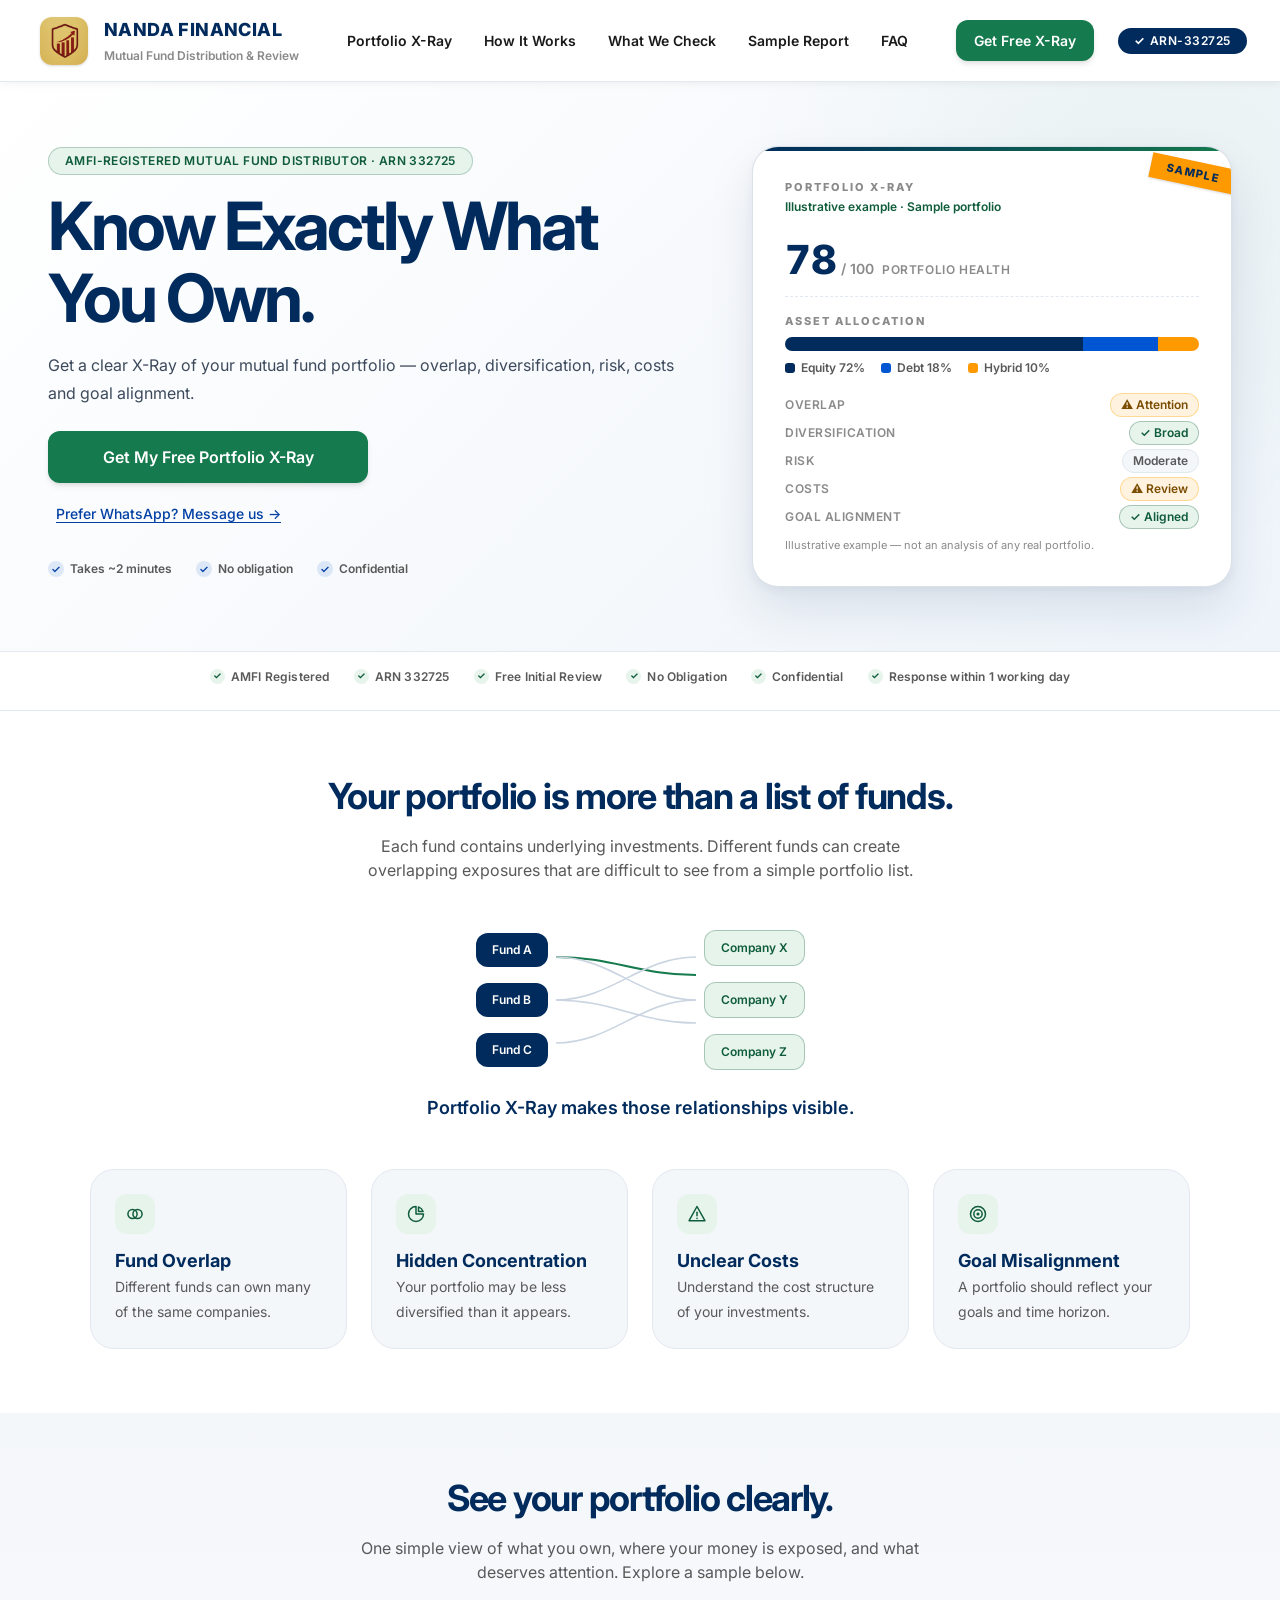
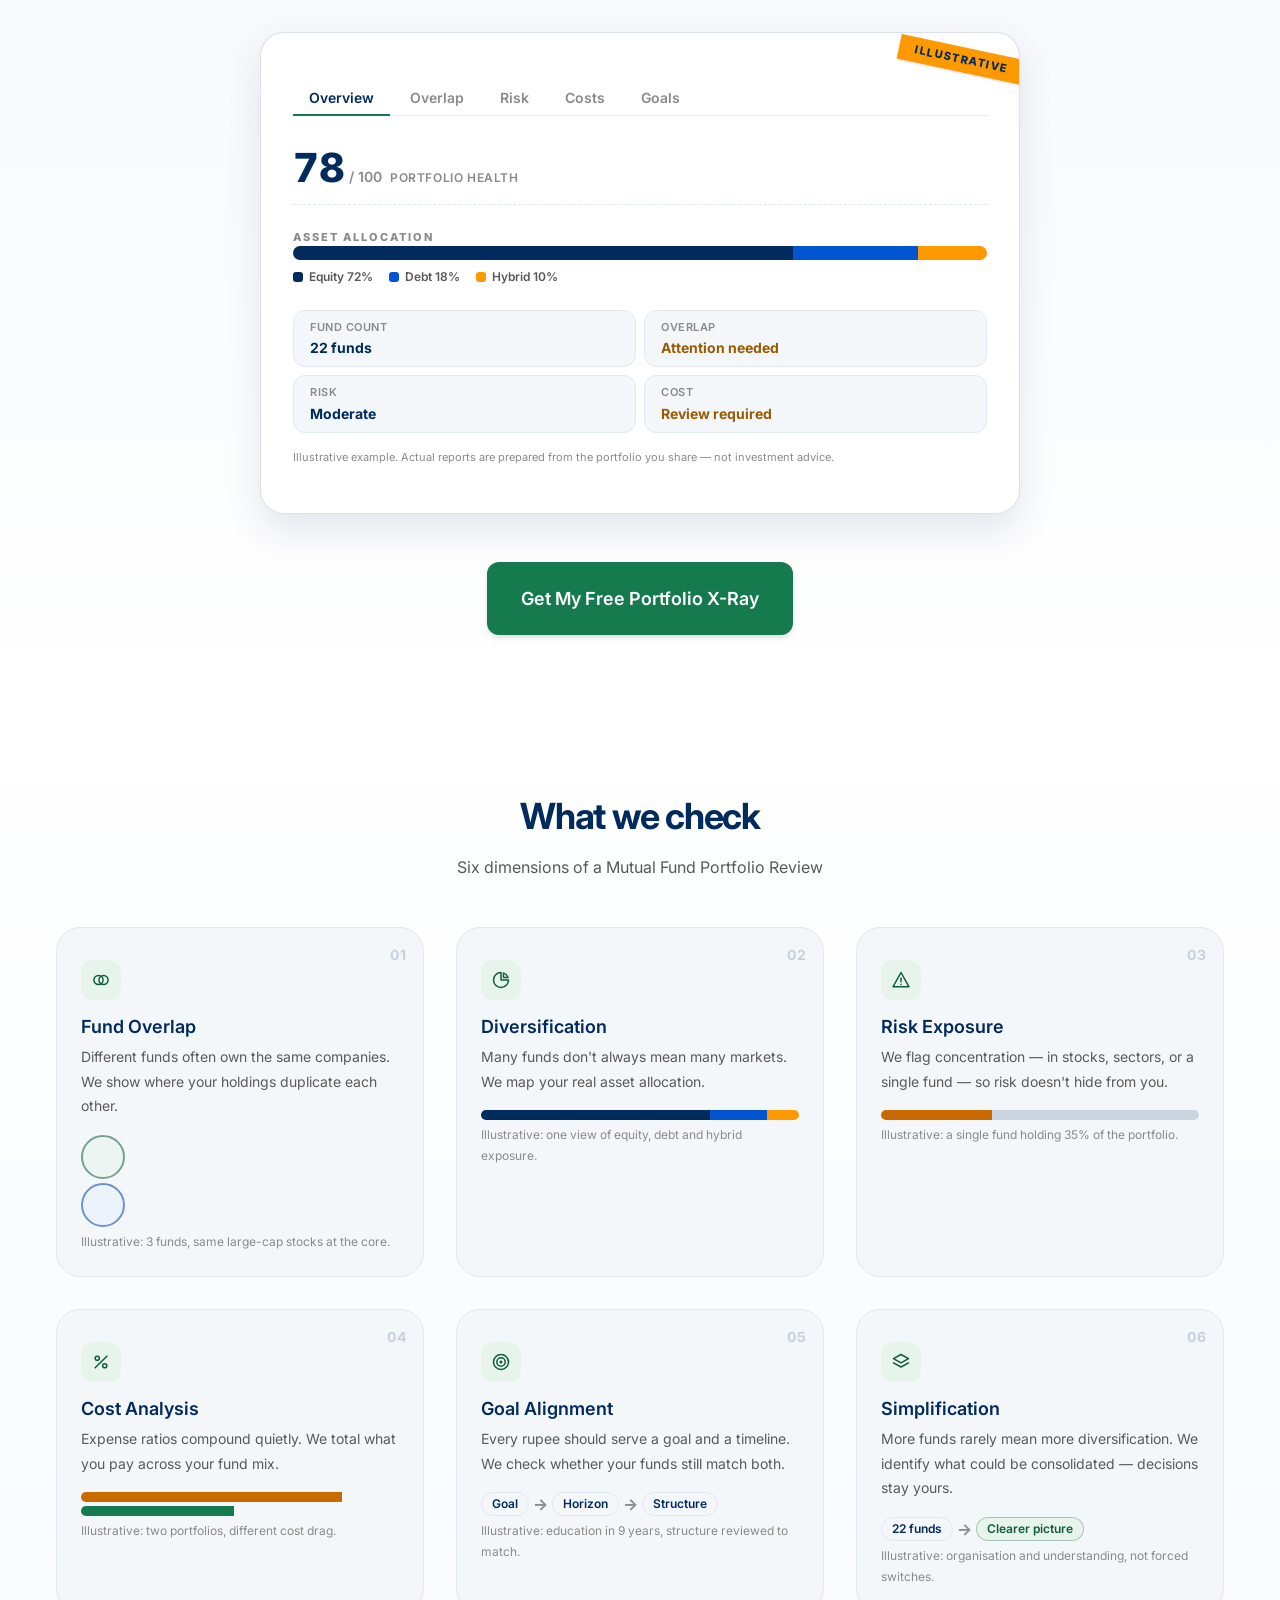
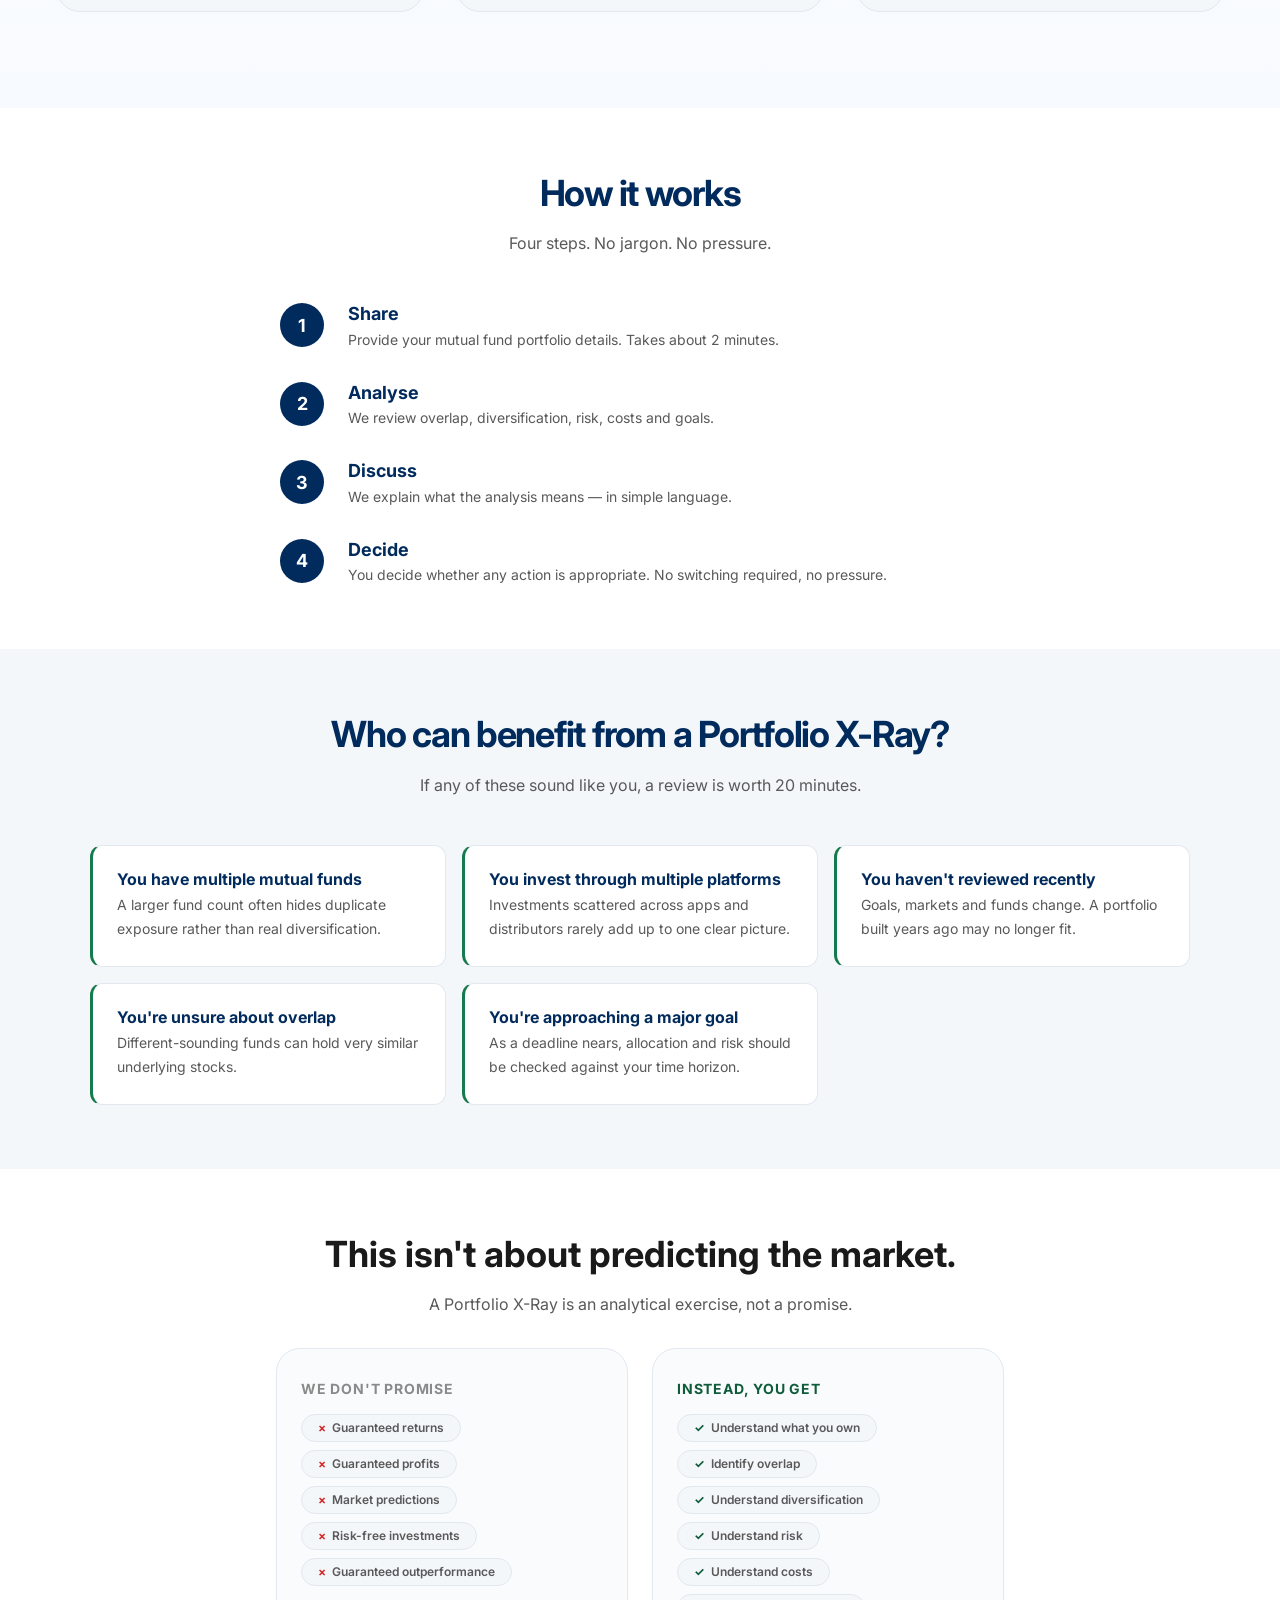
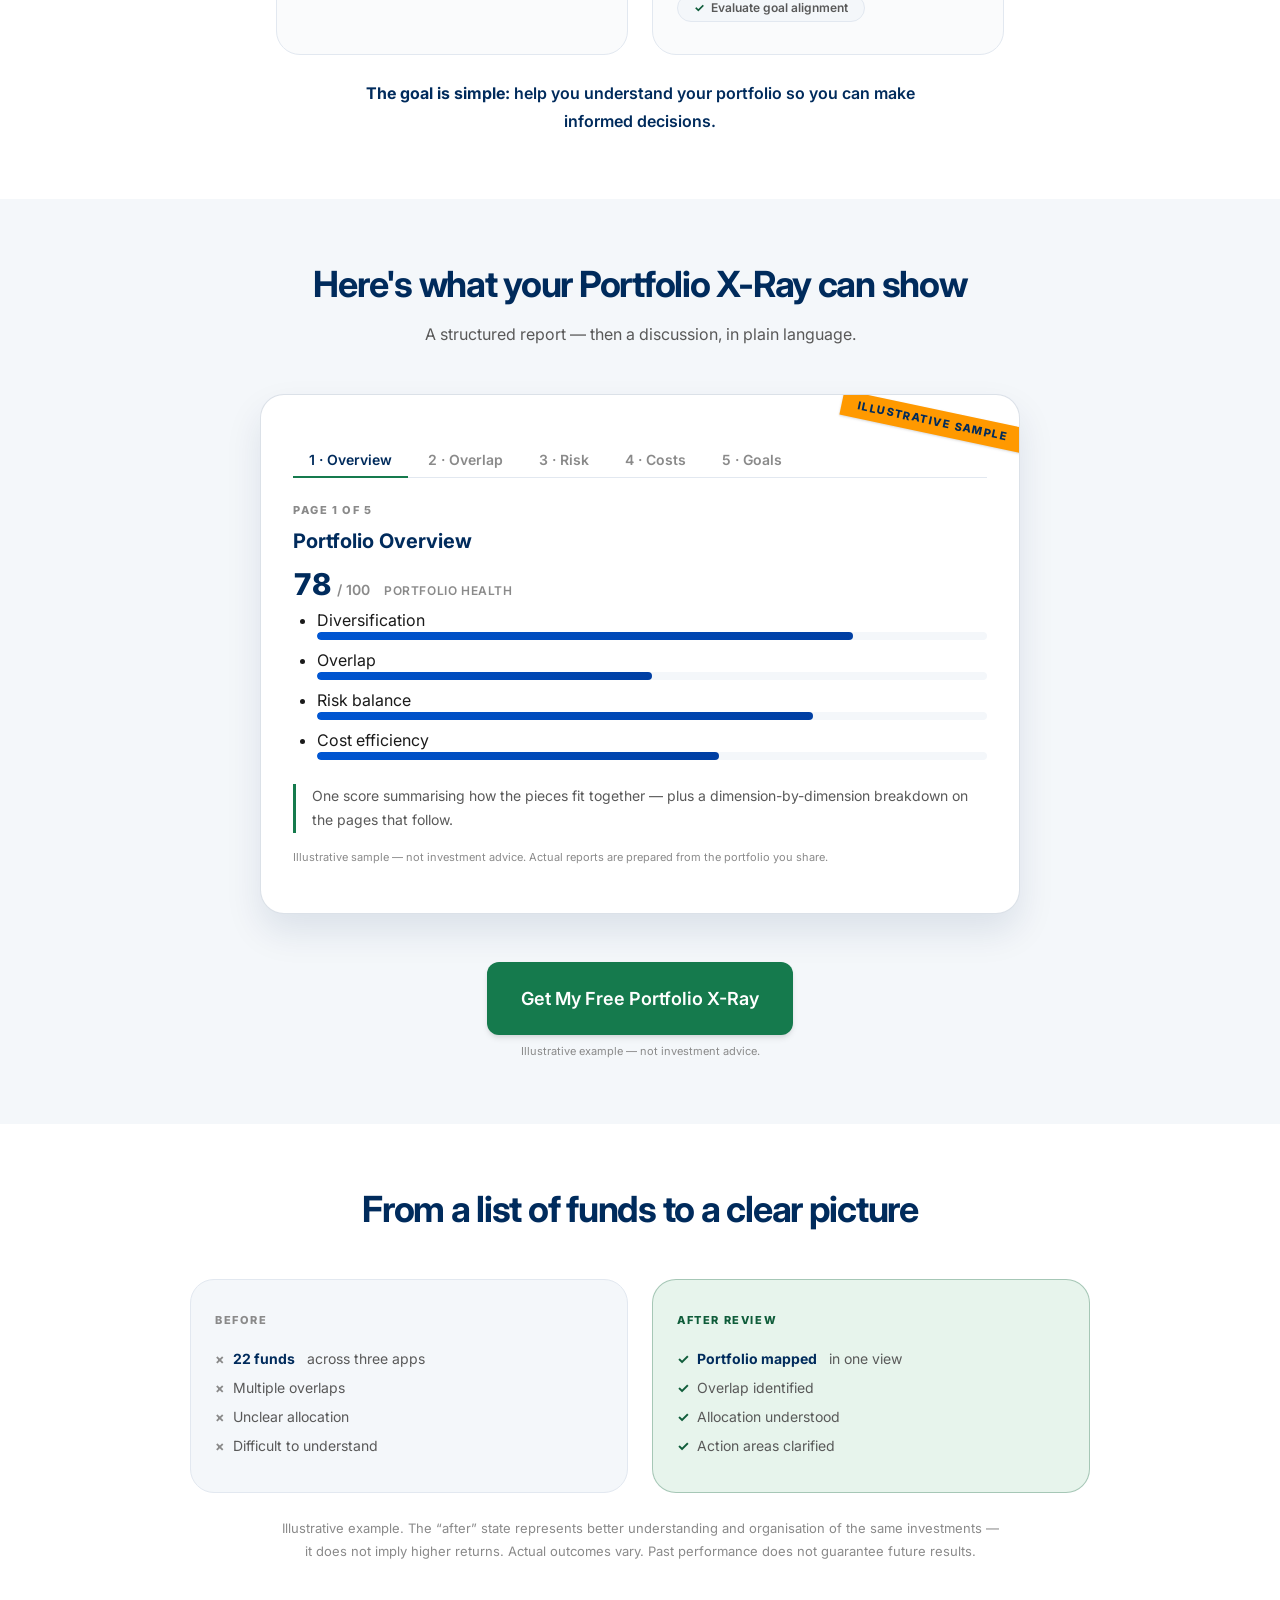
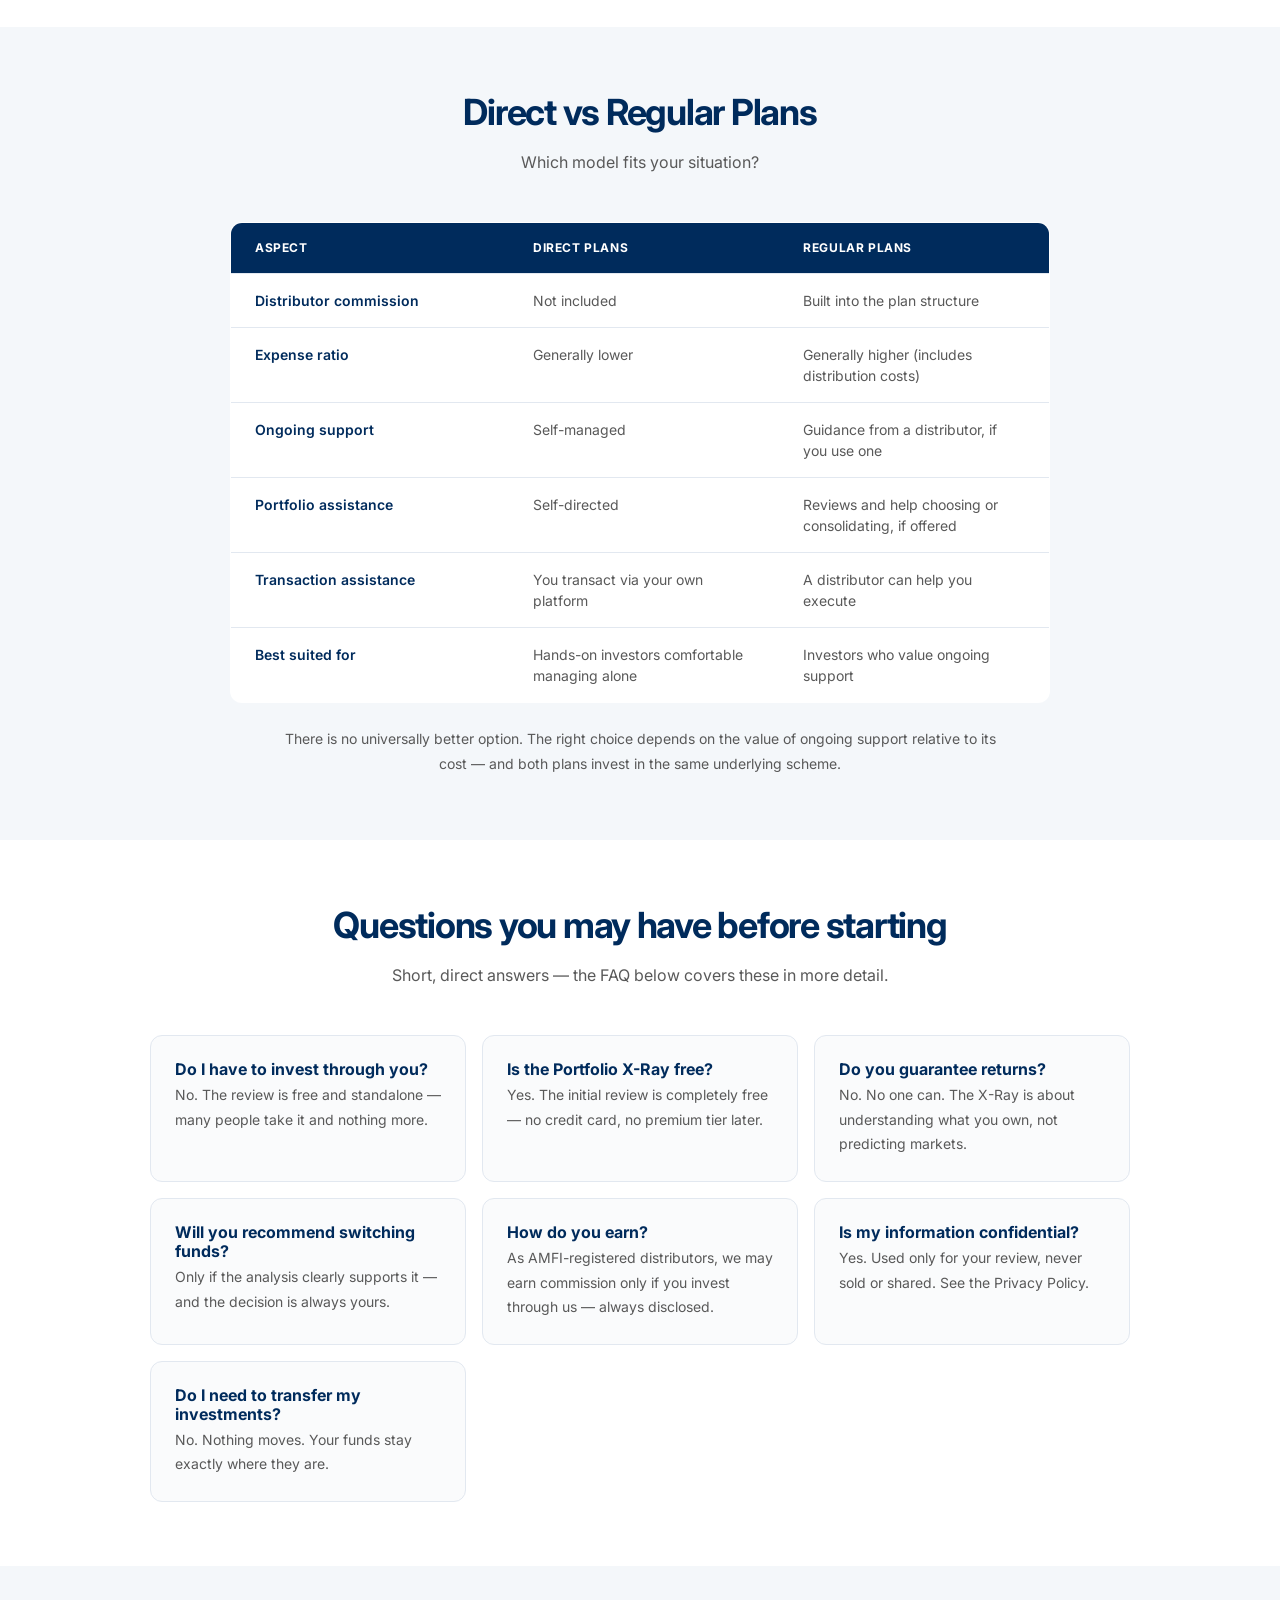
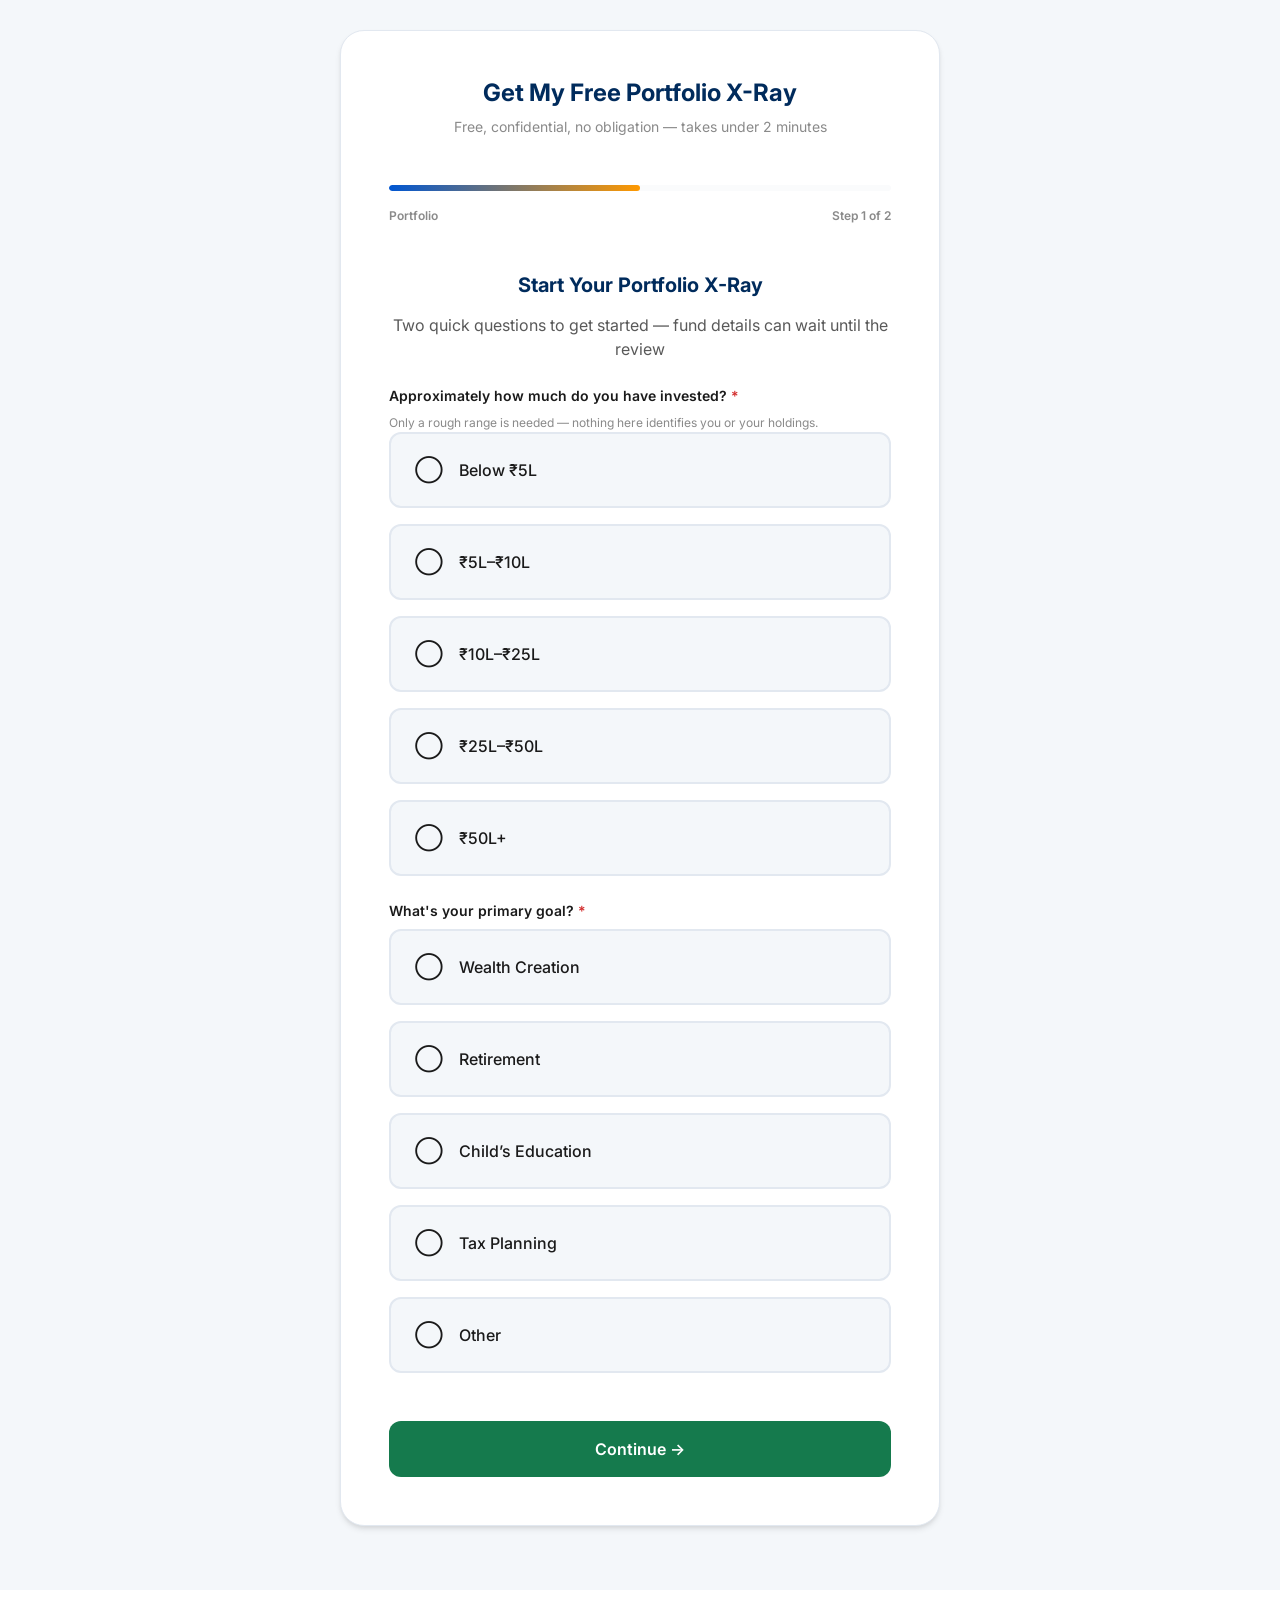
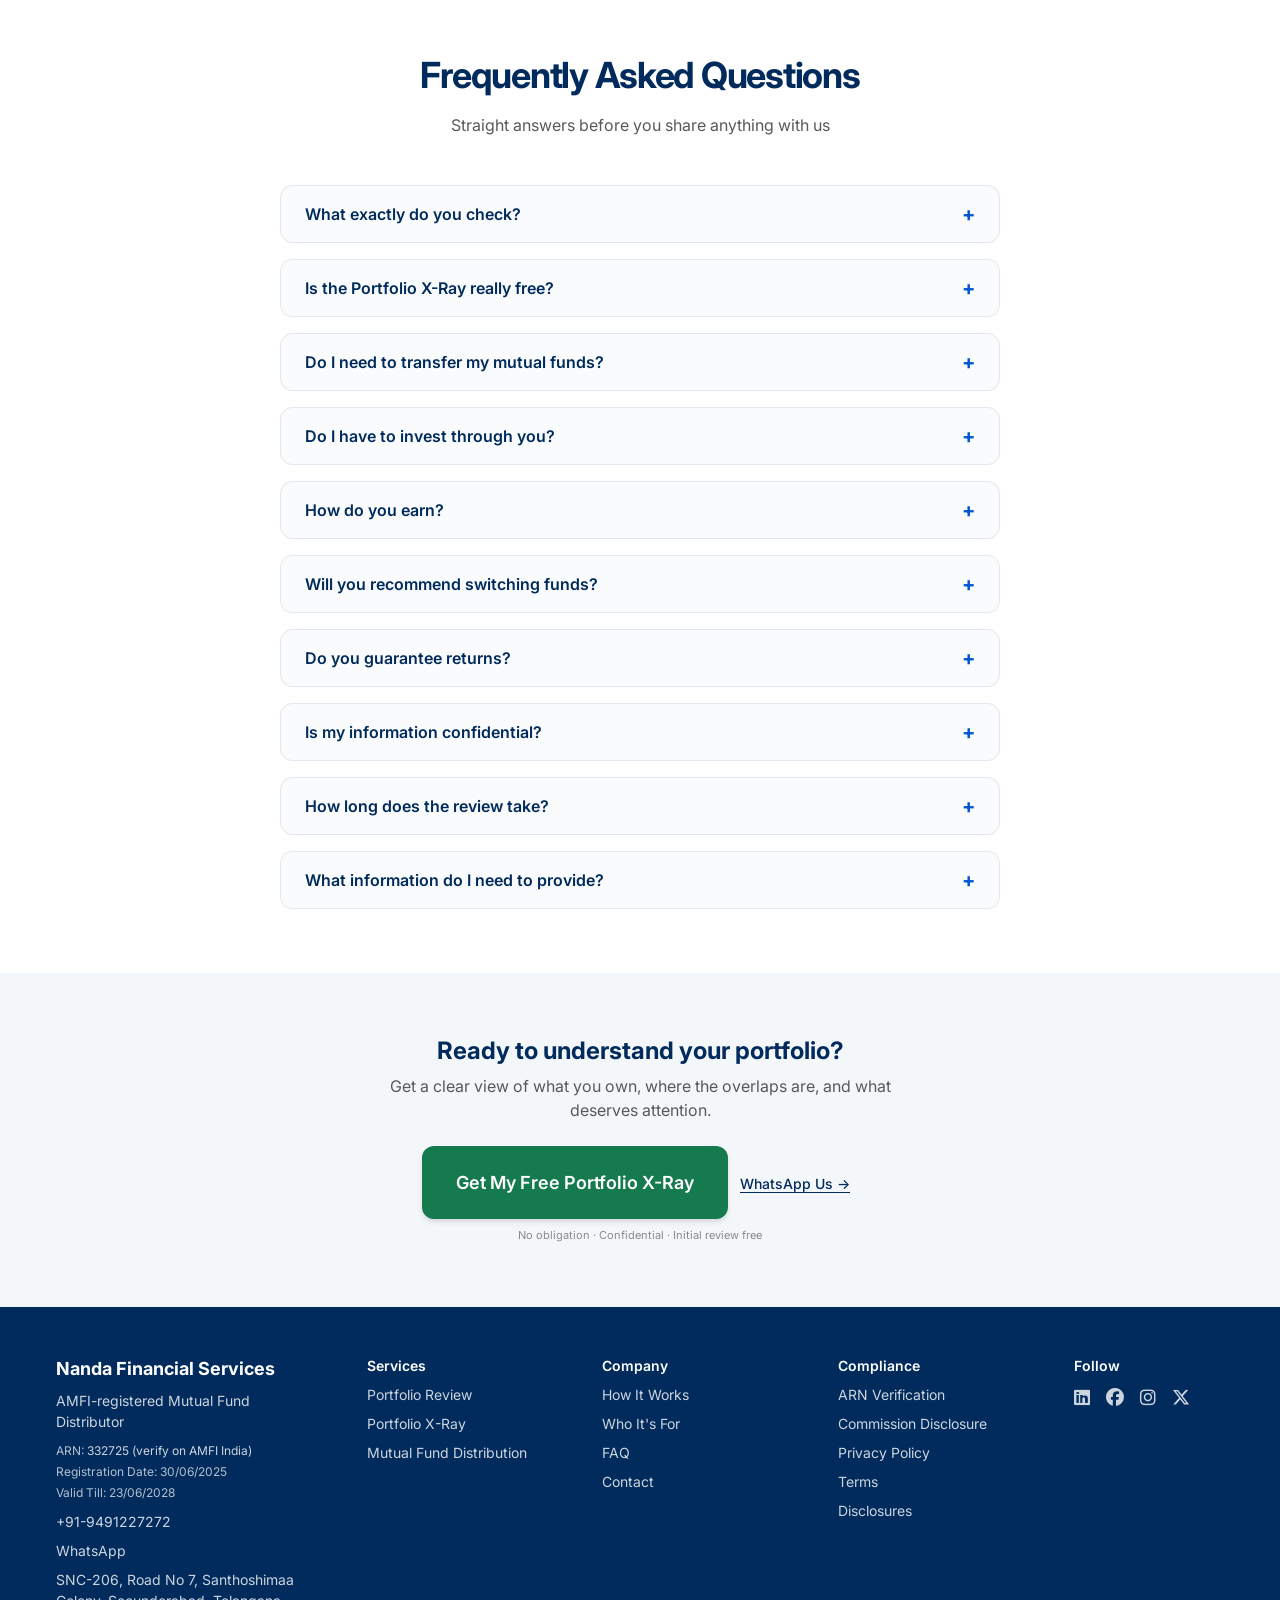
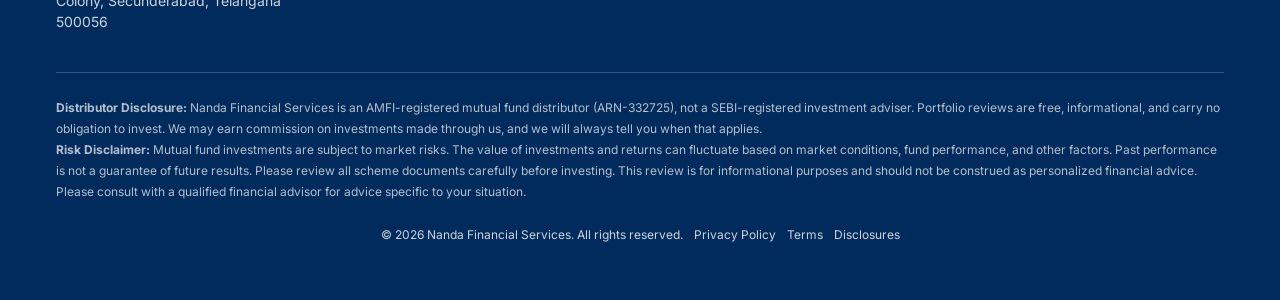
==== commit 7059d73d: "feat: interactive sample report viewer, spec hero analysis rows, onboarding form copy, cache-bust v2" ====
--- a/index.html
+++ b/index.html
@@ -38,16 +38,16 @@
     'https://www.googletagmanager.com/gtm.js?id='+i+dl;f.parentNode.insertBefore(j,f);
     })(window,document,'script','dataLayer','GTM-KWLKH6NM');</script>
 
-    <!-- Modular CSS Files -->
-    <link rel="stylesheet" href="css/design-system.css">
-    <link rel="stylesheet" href="css/components.css">
-    <link rel="stylesheet" href="css/layout.css">
-    <link rel="stylesheet" href="css/navigation.css">
-    <link rel="stylesheet" href="css/hero.css">
-    <link rel="stylesheet" href="css/portfolio-review.css">
-    <link rel="stylesheet" href="css/sections.css">
-    <link rel="stylesheet" href="css/forms.css">
-    <link rel="stylesheet" href="css/dark-mode.css">
+    <!-- Modular CSS Files (v=20260829c: Portfolio X-Ray redesign cache-bust) -->
+    <link rel="stylesheet" href="css/design-system.css?v=20260829c">
+    <link rel="stylesheet" href="css/components.css?v=20260829c">
+    <link rel="stylesheet" href="css/layout.css?v=20260829c">
+    <link rel="stylesheet" href="css/navigation.css?v=20260829c">
+    <link rel="stylesheet" href="css/hero.css?v=20260829c">
+    <link rel="stylesheet" href="css/portfolio-review.css?v=20260829c">
+    <link rel="stylesheet" href="css/sections.css?v=20260829c">
+    <link rel="stylesheet" href="css/forms.css?v=20260829c">
+    <link rel="stylesheet" href="css/dark-mode.css?v=20260829c">
 
     <!-- Structured Data -->
     <script type="application/ld+json">
@@ -287,15 +287,23 @@
                     <ul class="xray-metrics">
                         <li>
                             <span class="xm-label">Overlap</span>
-                            <span class="xm-chip xm-warn">&#9888; Areas requiring attention</span>
+                            <span class="xm-chip xm-warn">&#9888; Attention</span>
+                        </li>
+                        <li>
+                            <span class="xm-label">Diversification</span>
+                            <span class="xm-chip xm-ok">&#10003; Broad</span>
                         </li>
                         <li>
                             <span class="xm-label">Risk</span>
                             <span class="xm-chip">Moderate</span>
                         </li>
                         <li>
-                            <span class="xm-label">Cost</span>
-                            <span class="xm-chip xm-warn">Review required</span>
+                            <span class="xm-label">Costs</span>
+                            <span class="xm-chip xm-warn">&#9888; Review</span>
+                        </li>
+                        <li>
+                            <span class="xm-label">Goal Alignment</span>
+                            <span class="xm-chip xm-ok">&#10003; Aligned</span>
                         </li>
                     </ul>
 
@@ -725,13 +733,26 @@
                 <p>A structured report &mdash; then a discussion, in plain language.</p>
             </div>
 
-            <div class="report-grid">
-                <div class="report-card">
-                    <p class="report-kicker">Page 1 of 5</p>
-                    <h3>Portfolio Overview</h3>
+            <div class="report-viewer sample-block">
+                <span class="sample-ribbon">ILLUSTRATIVE SAMPLE</span>
+
+                <div class="demo-tabs report-tabs" role="tablist" aria-label="Sample report pages">
+                    <button type="button" class="demo-tab active" id="rtab-overview" role="tab" aria-selected="true" aria-controls="rpage-overview" onclick="switchReportTab('overview', this)">1 &middot; Overview</button>
+                    <button type="button" class="demo-tab" id="rtab-overlap" role="tab" aria-selected="false" aria-controls="rpage-overlap" tabindex="-1" onclick="switchReportTab('overlap', this)">2 &middot; Overlap</button>
+                    <button type="button" class="demo-tab" id="rtab-risk" role="tab" aria-selected="false" aria-controls="rpage-risk" tabindex="-1" onclick="switchReportTab('risk', this)">3 &middot; Risk</button>
+                    <button type="button" class="demo-tab" id="rtab-costs" role="tab" aria-selected="false" aria-controls="rpage-costs" tabindex="-1" onclick="switchReportTab('costs', this)">4 &middot; Costs</button>
+                    <button type="button" class="demo-tab" id="rtab-goals" role="tab" aria-selected="false" aria-controls="rpage-goals" tabindex="-1" onclick="switchReportTab('goals', this)">5 &middot; Goals</button>
+                </div>
+
+                <div id="rpage-overview" class="demo-view active" role="tabpanel" aria-labelledby="rtab-overview">
+                    <div class="report-page-head">
+                        <p class="report-kicker">Page 1 of 5</p>
+                        <h3>Portfolio Overview</h3>
+                    </div>
                     <div class="report-score">
                         <span class="report-score-num">78</span>
                         <span class="report-score-den">/ 100</span>
+                        <span class="report-score-note">Portfolio Health</span>
                     </div>
                     <ul class="report-bars">
                         <li>
@@ -743,42 +764,104 @@
                             <span class="gauge" aria-hidden="true"><span class="gauge-bar" style="width:50%"></span></span>
                         </li>
                         <li>
-                            <span>Cost</span>
+                            <span>Risk balance</span>
+                            <span class="gauge" aria-hidden="true"><span class="gauge-bar" style="width:74%"></span></span>
+                        </li>
+                        <li>
+                            <span>Cost efficiency</span>
                             <span class="gauge" aria-hidden="true"><span class="gauge-bar" style="width:60%"></span></span>
                         </li>
                     </ul>
-                    <p style="margin-top: var(--space-md); margin-bottom: 0;">One score summarising how the pieces fit together.</p>
-                </div>
-
-                <div class="report-card">
-                    <p class="report-kicker">Page 2 of 5</p>
-                    <h3>Fund Overlap</h3>
-                    <p class="report-stat">7 areas</p>
-                    <p>requiring attention &mdash; funds holding substantially the same stocks, so risk may be duplicated rather than spread.</p>
-                </div>
-
-                <div class="report-card">
-                    <p class="report-kicker">Page 3 of 5</p>
-                    <h3>Risk &amp; Allocation</h3>
-                    <div class="check-visual" style="margin-bottom: var(--space-md);" aria-hidden="true">
-                        <span class="allocation-bar cv-bar"><span class="allocation-seg allocation-seg-equity" style="width:72%"></span><span class="allocation-seg allocation-seg-debt" style="width:18%"></span><span class="allocation-seg allocation-seg-hybrid" style="width:10%"></span></span>
-                    </div>
-                    <p>Equity-heavy mix with concentration flagged &mdash; growth-oriented, but less spread than the fund count suggests.</p>
-                </div>
-
-                <div class="report-card">
-                    <p class="report-kicker">Page 4 of 5</p>
-                    <h3>Cost Analysis</h3>
-                    <p class="report-stat">&#8776;1.9%</p>
-                    <p>illustrative blended expense ratio &mdash; above typical category averages, and worth understanding over a multi-year horizon.</p>
-                </div>
-
-                <div class="report-card">
-                    <p class="report-kicker">Page 5 of 5</p>
-                    <h3>Goal Alignment</h3>
-                    <p class="report-stat">2 of 5</p>
-                    <p>illustrative goals clearly matched &mdash; the remaining areas are discussed against time horizons, with no obligation to act.</p>
-                </div>
+                    <p class="demo-insight">One score summarising how the pieces fit together &mdash; plus a dimension-by-dimension breakdown on the pages that follow.</p>
+                </div>
+
+                <div id="rpage-overlap" class="demo-view" role="tabpanel" aria-labelledby="rtab-overlap" hidden>
+                    <div class="report-page-head">
+                        <p class="report-kicker">Page 2 of 5</p>
+                        <h3>Fund Overlap</h3>
+                    </div>
+                    <div class="demo-flow">
+                        <div class="demo-flow-col">
+                            <p class="xray-kicker">You own</p>
+                            <span class="fund-chip">Fund A</span>
+                            <span class="fund-chip">Fund B</span>
+                            <span class="fund-chip">Fund C</span>
+                        </div>
+                        <div class="demo-flow-arrow" aria-hidden="true">&rarr;</div>
+                        <div class="demo-flow-col">
+                            <p class="xray-kicker">Underlying</p>
+                            <div class="shared-box">Shared holdings<span>Similar stocks appearing across funds</span></div>
+                        </div>
+                        <div class="demo-flow-arrow" aria-hidden="true">&rarr;</div>
+                        <div class="demo-flow-col">
+                            <p class="xray-kicker">Finding</p>
+                            <div class="shared-box shared-box-warn">7 areas<span>requiring attention</span></div>
+                        </div>
+                    </div>
+                    <p class="demo-insight">Illustrative: multiple funds can create overlapping exposure even when their names look different.</p>
+                </div>
+
+                <div id="rpage-risk" class="demo-view" role="tabpanel" aria-labelledby="rtab-risk" hidden>
+                    <div class="report-page-head">
+                        <p class="report-kicker">Page 3 of 5</p>
+                        <h3>Risk &amp; Allocation</h3>
+                    </div>
+                    <div class="risk-rows">
+                        <div class="risk-row">
+                            <span class="risk-label">Equity</span>
+                            <span class="risk-bar" aria-hidden="true"><span class="risk-bar-fill" style="width:72%"></span></span>
+                            <span class="risk-value">72%</span>
+                        </div>
+                        <div class="risk-row">
+                            <span class="risk-label">Debt</span>
+                            <span class="risk-bar" aria-hidden="true"><span class="risk-bar-fill risk-fill-debt" style="width:18%"></span></span>
+                            <span class="risk-value">18%</span>
+                        </div>
+                        <div class="risk-row">
+                            <span class="risk-label">Hybrid</span>
+                            <span class="risk-bar" aria-hidden="true"><span class="risk-bar-fill risk-fill-hybrid" style="width:10%"></span></span>
+                            <span class="risk-value">10%</span>
+                        </div>
+                    </div>
+                    <p class="demo-insight">Illustrative: a growth-oriented mix with concentration flagged &mdash; less spread than the fund count suggests.</p>
+                </div>
+
+                <div id="rpage-costs" class="demo-view" role="tabpanel" aria-labelledby="rtab-costs" hidden>
+                    <div class="report-page-head">
+                        <p class="report-kicker">Page 4 of 5</p>
+                        <h3>Cost Analysis</h3>
+                    </div>
+                    <div class="risk-rows">
+                        <div class="risk-row">
+                            <span class="risk-label">Illustrative &mdash; higher cost</span>
+                            <span class="risk-bar" aria-hidden="true"><span class="risk-bar-fill risk-fill-warn" style="width:82%"></span></span>
+                            <span class="risk-value">&#8776;&#8377;19k / yr*</span>
+                        </div>
+                        <div class="risk-row">
+                            <span class="risk-label">Illustrative &mdash; lower cost</span>
+                            <span class="risk-bar" aria-hidden="true"><span class="risk-bar-fill risk-fill-ok" style="width:48%"></span></span>
+                            <span class="risk-value">&#8776;&#8377;11k / yr*</span>
+                        </div>
+                    </div>
+                    <p class="demo-insight">*On a &#8377;10L portfolio at assumed average expense ratios of 1.9% vs 1.1% &mdash; a simplified illustration of cost drag, not a comparison of actual funds or a prediction of returns.</p>
+                </div>
+
+                <div id="rpage-goals" class="demo-view" role="tabpanel" aria-labelledby="rtab-goals" hidden>
+                    <div class="report-page-head">
+                        <p class="report-kicker">Page 5 of 5</p>
+                        <h3>Goal Alignment</h3>
+                    </div>
+                    <div class="goal-chain">
+                        <div class="goal-step"><span class="gs-label">Goal</span><span class="gs-value">Child&rsquo;s education</span></div>
+                        <div class="goal-arrow" aria-hidden="true">&darr;</div>
+                        <div class="goal-step"><span class="gs-label">Time Horizon</span><span class="gs-value">~9 years</span></div>
+                        <div class="goal-arrow" aria-hidden="true">&darr;</div>
+                        <div class="goal-step"><span class="gs-label">Alignment</span><span class="gs-value">Structure reviewed against horizon</span></div>
+                    </div>
+                    <p class="demo-insight">Illustrative: each goal is checked against its time horizon, with observations &mdash; not obligations &mdash; to act.</p>
+                </div>
+
+                <p class="showcase-note">Illustrative sample &mdash; not investment advice. Actual reports are prepared from the portfolio you share.</p>
             </div>
 
             <div class="report-cta">
@@ -939,7 +1022,7 @@
                 <form id="portfolioForm" onsubmit="submitPortfolioForm(event)">
 
                     <div id="step-1" class="form-step active">
-                        <h3>Your Portfolio</h3>
+                        <h3>Start Your Portfolio X-Ray</h3>
                         <p>Two quick questions to get started &mdash; fund details can wait until the review</p>
 
                         <div class="form-group" id="group-portfolioValue">
@@ -1664,6 +1747,46 @@
                 target.focus();
             }
         });
+
+        /* ========== SAMPLE REPORT VIEWER TABS ========== */
+
+        function switchReportTab(pageName, btn) {
+            ANALYTICS.trackCtaClicked('report_page_tab', 'sample_report', pageName);
+
+            document.querySelectorAll('.report-tabs .demo-tab').forEach(t => {
+                t.classList.remove('active');
+                t.setAttribute('aria-selected', 'false');
+                t.setAttribute('tabindex', '-1');
+            });
+            document.querySelectorAll('[id^="rpage-"]').forEach(v => {
+                v.classList.remove('active');
+                v.setAttribute('hidden', '');
+            });
+
+            btn.classList.add('active');
+            btn.setAttribute('aria-selected', 'true');
+            btn.setAttribute('tabindex', '0');
+
+            const view = document.getElementById('rpage-' + pageName);
+            if (view) {
+                view.classList.add('active');
+                view.removeAttribute('hidden');
+            }
+        }
+
+        document.querySelector('.report-tabs')?.addEventListener('keydown', (e) => {
+            if (e.key !== 'ArrowRight' && e.key !== 'ArrowLeft') return;
+            const tabs = Array.from(document.querySelectorAll('.report-tabs .demo-tab'));
+            const current = tabs.findIndex(t => t.classList.contains('active'));
+            const next = e.key === 'ArrowRight'
+                ? (current + 1) % tabs.length
+                : (current - 1 + tabs.length) % tabs.length;
+            const target = tabs[next];
+            if (target) {
+                switchReportTab(target.id.replace('rtab-', ''), target);
+                target.focus();
+            }
+        });
     </script>
 </body>
 </html>
--- a/css/design-system.css
+++ b/css/design-system.css
@@ -133,6 +133,10 @@
     --border-light: #404040;
     --border-medium: #505050;
     --glass: rgba(26, 26, 26, 0.95);
+    --accent: #dcecff;
+    --primary: #3b82f6;
+    --primary-dark: #1d4ed8;
+    --secondary: #fbbf24;
     --green: #3ecf8e;
     --green-dark: #2ea36f;
     --green-light: #12301f;
--- a/css/sections.css
+++ b/css/sections.css
@@ -418,6 +418,58 @@
   border-color: rgba(255, 165, 0, 0.35);
 }
 
+.xm-chip.xm-ok {
+  color: var(--green-dark);
+  background: var(--green-light);
+  border-color: rgba(15, 92, 58, 0.3);
+}
+
+/* ========== SAMPLE REPORT VIEWER ========== */
+
+.report-viewer {
+  position: relative;
+  background: var(--bg-white);
+  border: 1px solid rgba(0, 43, 92, 0.14);
+  border-radius: var(--radius-lg);
+  box-shadow: 0 18px 36px rgba(0, 43, 92, 0.10);
+  padding: var(--space-xl) var(--space-lg);
+  max-width: 760px;
+  margin: 0 auto;
+  overflow: hidden;
+}
+
+.report-tabs {
+  padding-right: var(--space-lg);
+}
+
+.report-page-head {
+  display: flex;
+  flex-direction: column;
+  gap: 2px;
+  margin-bottom: var(--space-md);
+}
+
+.report-page-head h3 {
+  font-size: var(--text-xl);
+  color: var(--accent);
+  margin: 0;
+}
+
+.report-score-note {
+  font-size: var(--text-xs);
+  font-weight: var(--fw-semibold);
+  text-transform: uppercase;
+  letter-spacing: 0.6px;
+  color: var(--text-light);
+  margin-left: var(--space-sm);
+}
+
+@media (min-width: 768px) {
+  .report-viewer {
+    padding: var(--space-2xl) var(--space-xl);
+  }
+}
+
 .showcase-metrics {
   display: grid;
   grid-template-columns: 1fr 1fr;
--- a/css/dark-mode.css
+++ b/css/dark-mode.css
@@ -83,6 +83,27 @@
 
 body.dark-mode footer {
   background: #071a35;
+}
+
+/* OS-level dark preference fallback (when the .dark-mode class isn't applied) */
+@media (prefers-color-scheme: dark) {
+  body:not(.light-mode) .hero {
+    --hero-bg: #0d1726;
+    --hero-text: #d8e4f1;
+    --hero-accent: #6ee7b7;
+    background: radial-gradient(circle at 88% 18%, rgba(59, 130, 246, 0.22), transparent 24rem),
+      linear-gradient(135deg, #0d1726 0%, #101d2e 55%, #0a1d39 100%);
+  }
+
+  body:not(.light-mode) footer {
+    background: #071a35;
+  }
+
+  body:not(.light-mode) .hero .btn-primary,
+  body:not(.light-mode) .btn-primary,
+  body:not(.light-mode) .sticky-cta button {
+    color: #ffffff;
+  }
 }
 
 body.dark-mode .xray-flag-warn {
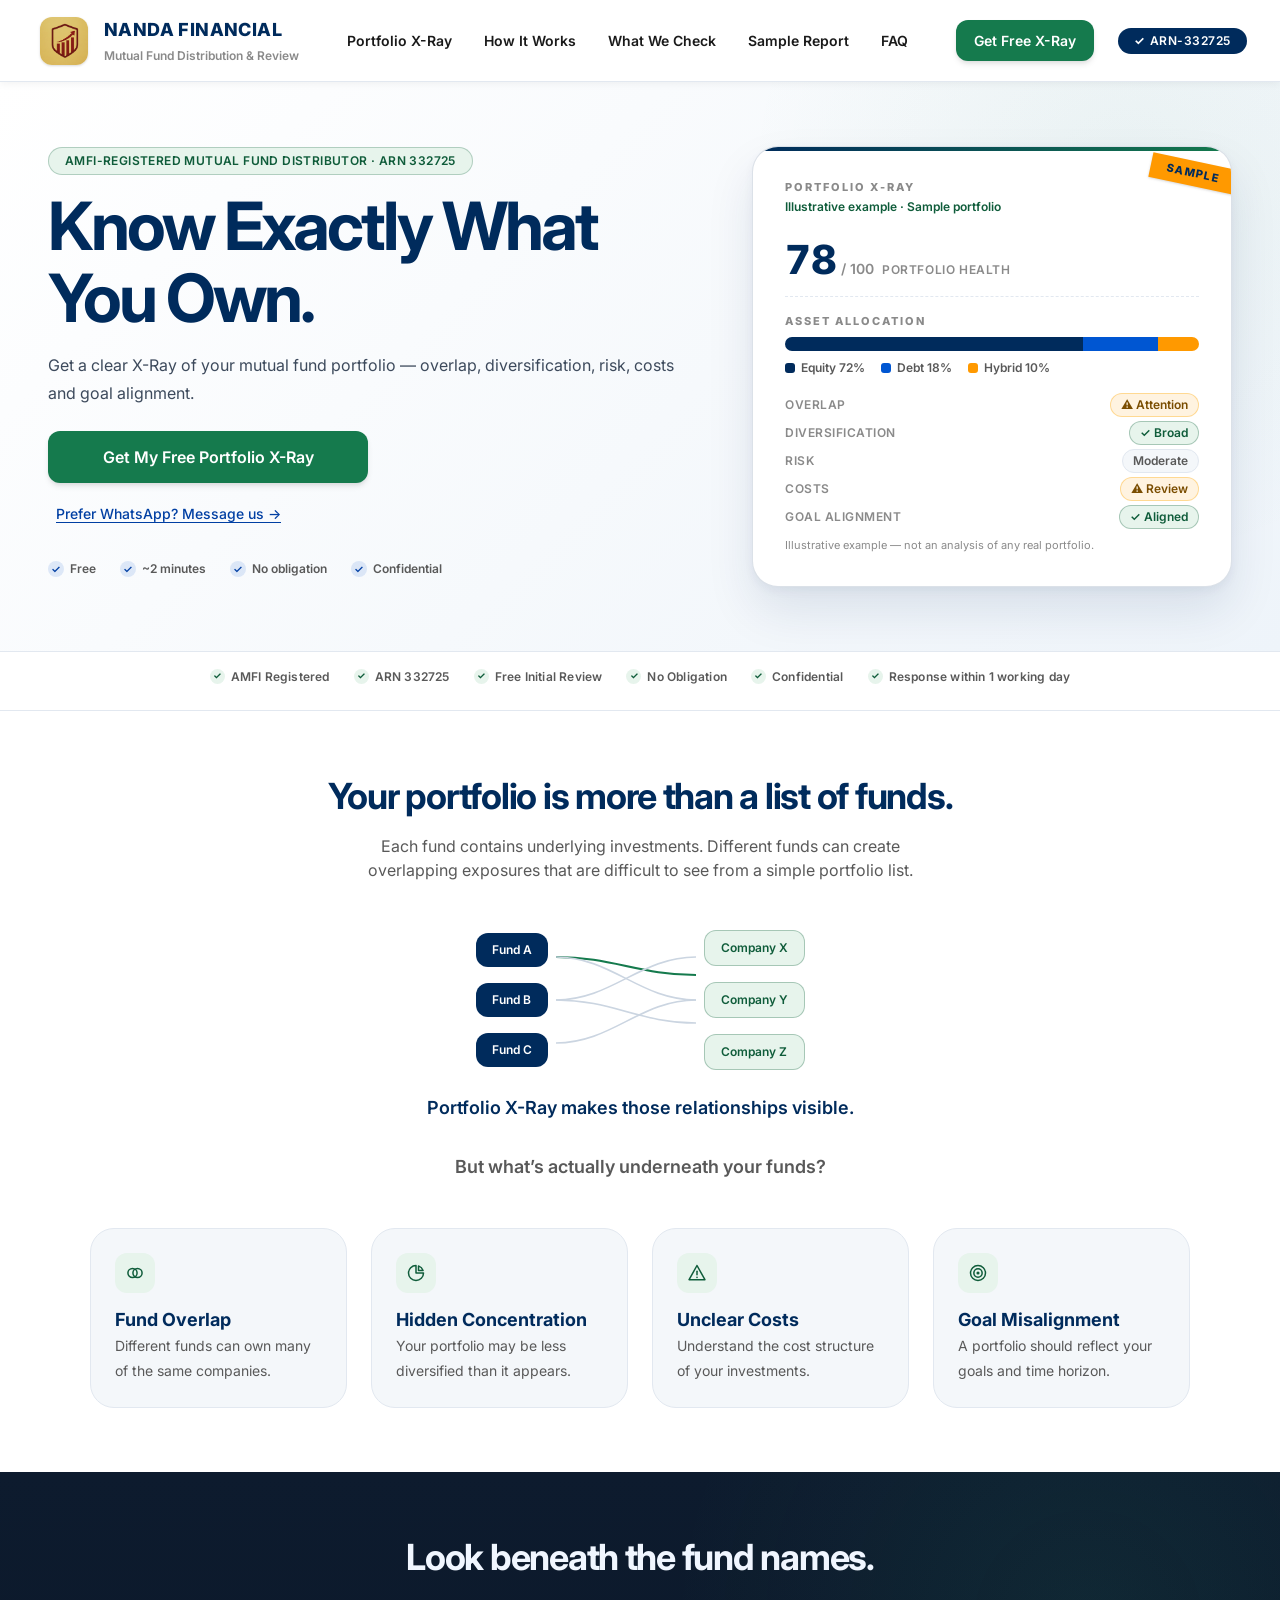
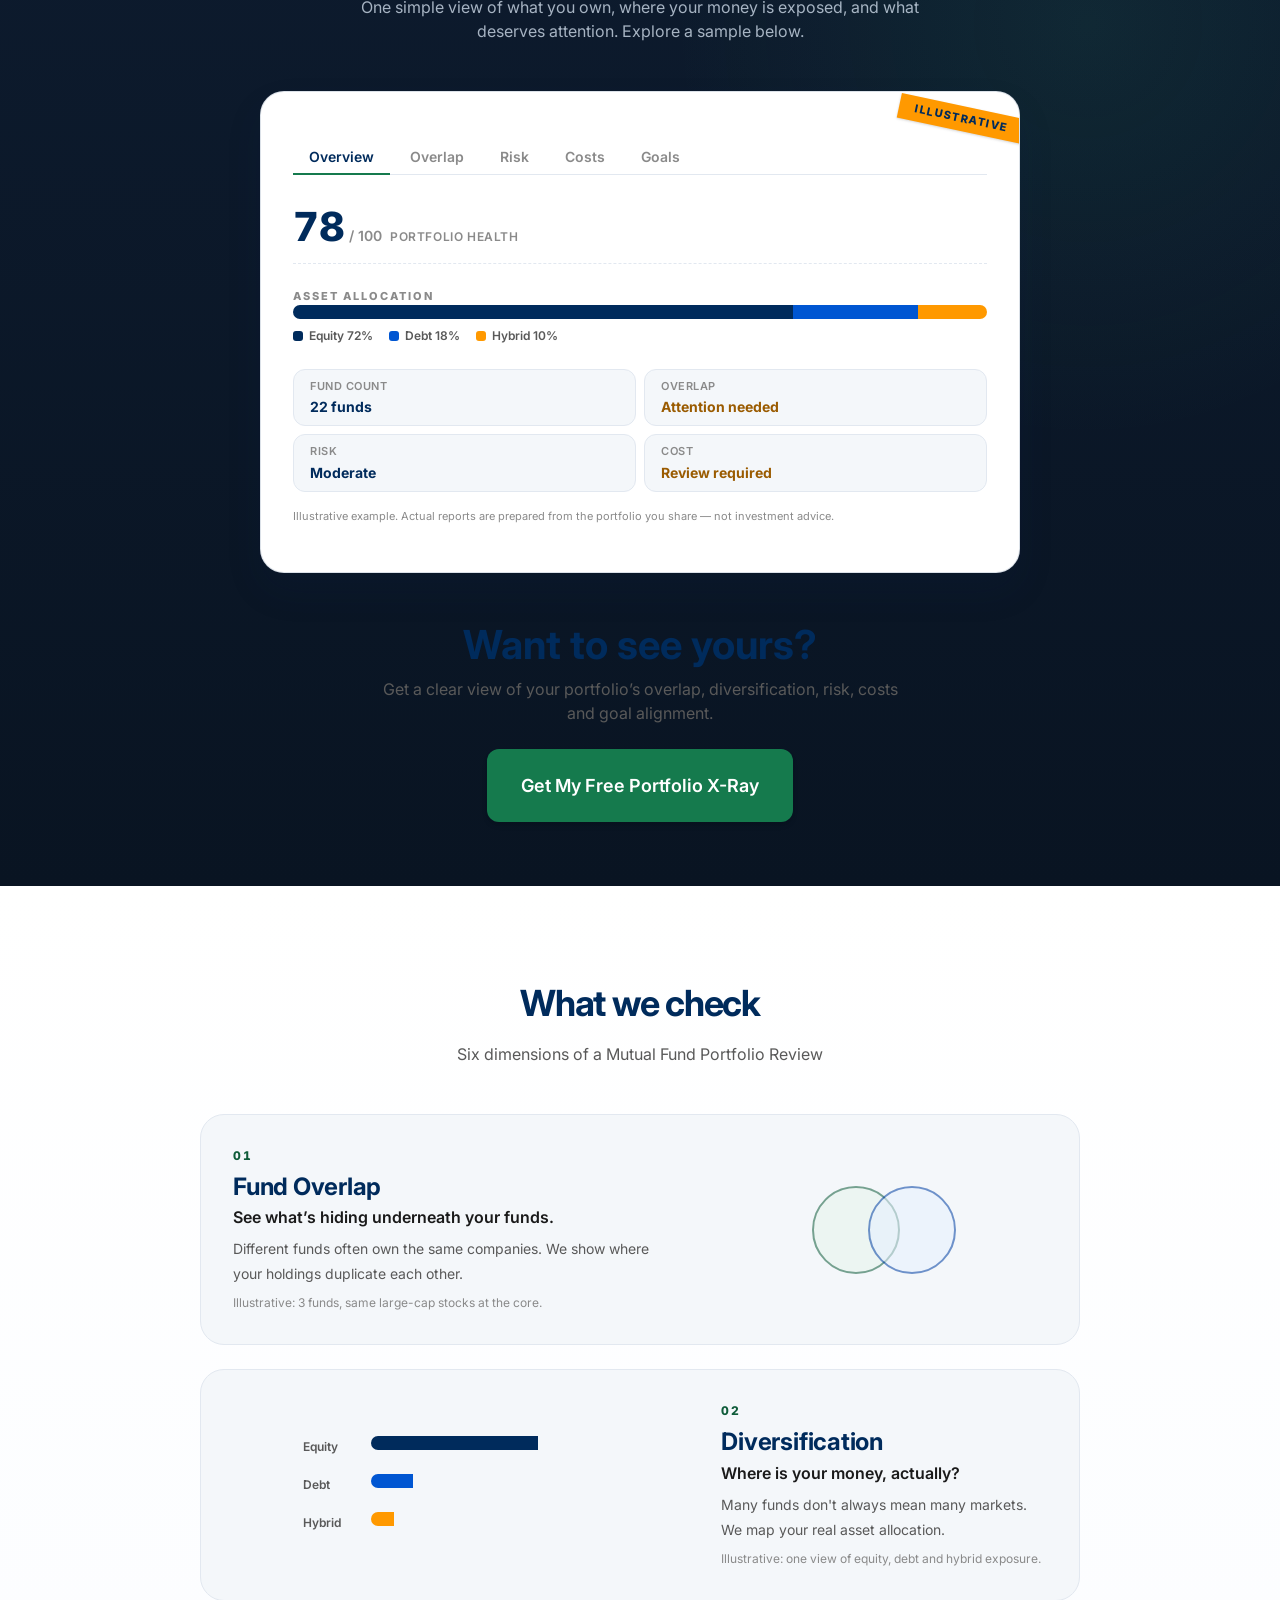
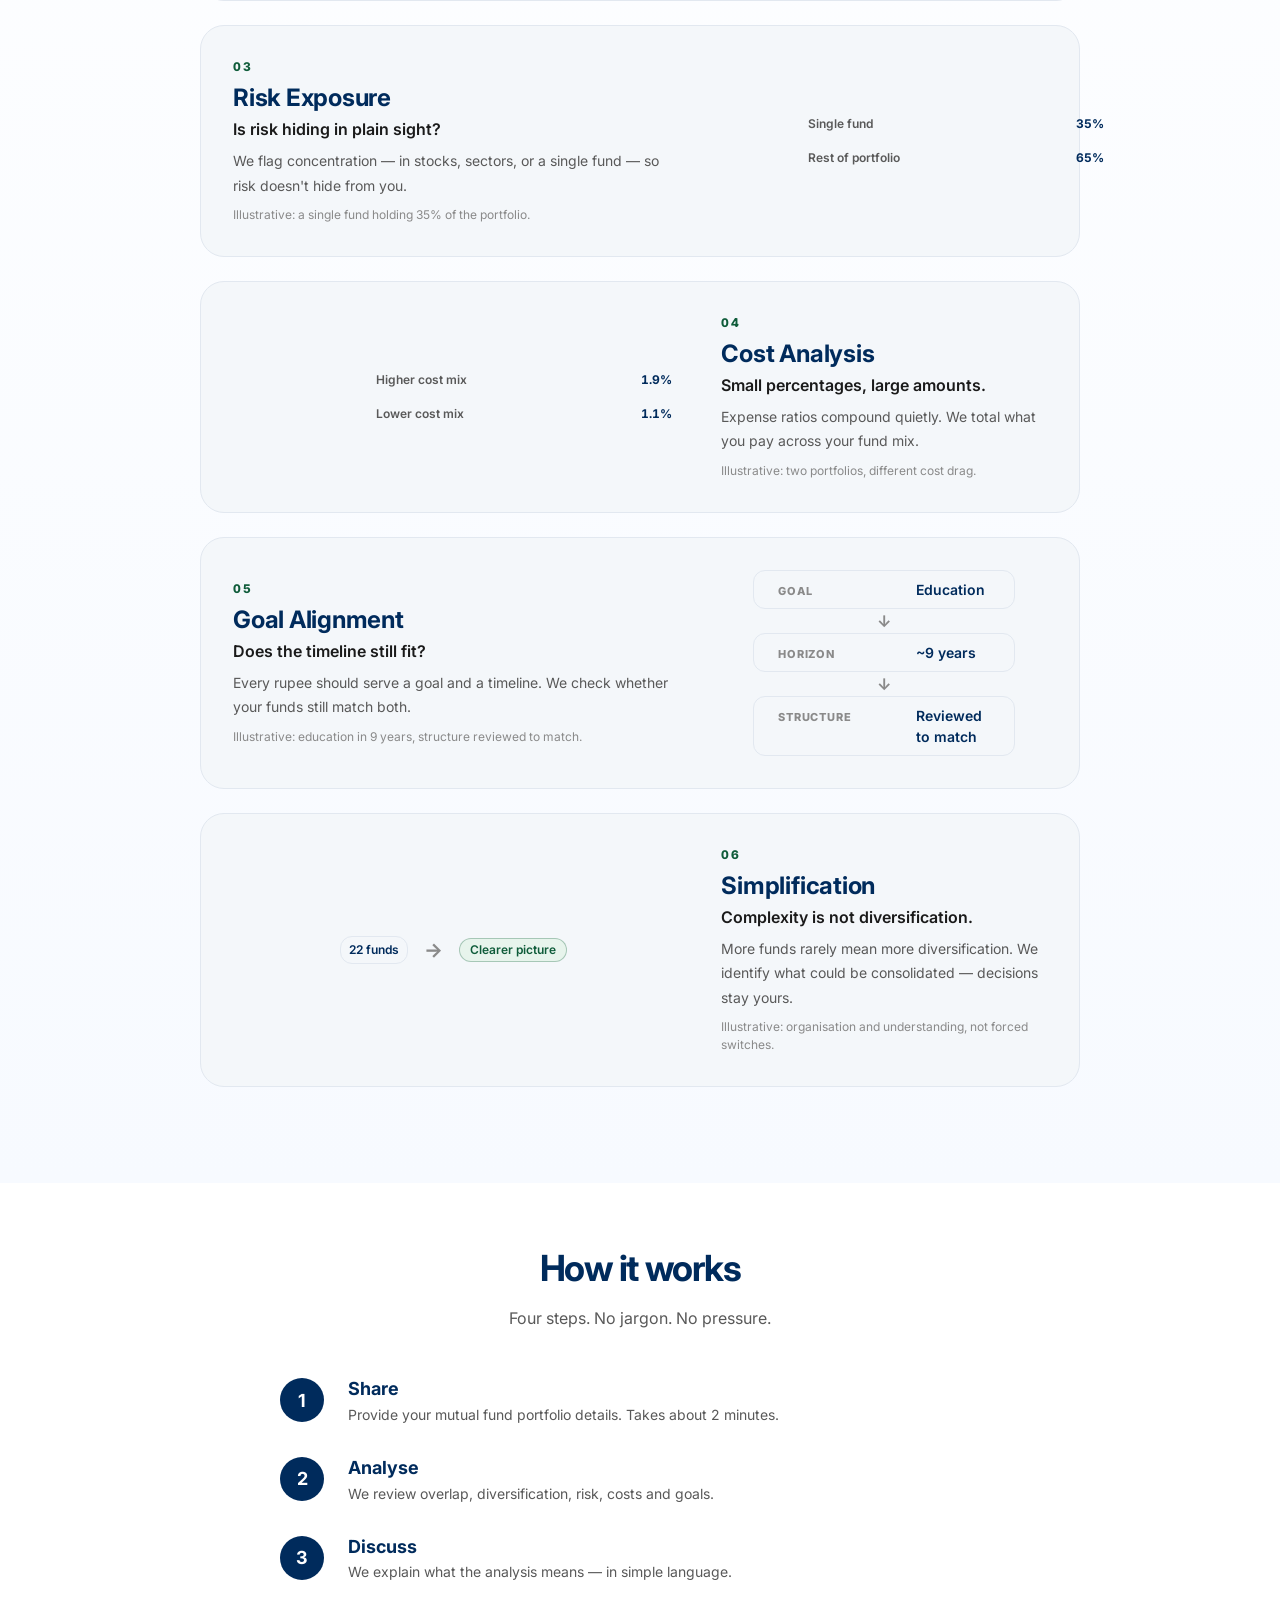
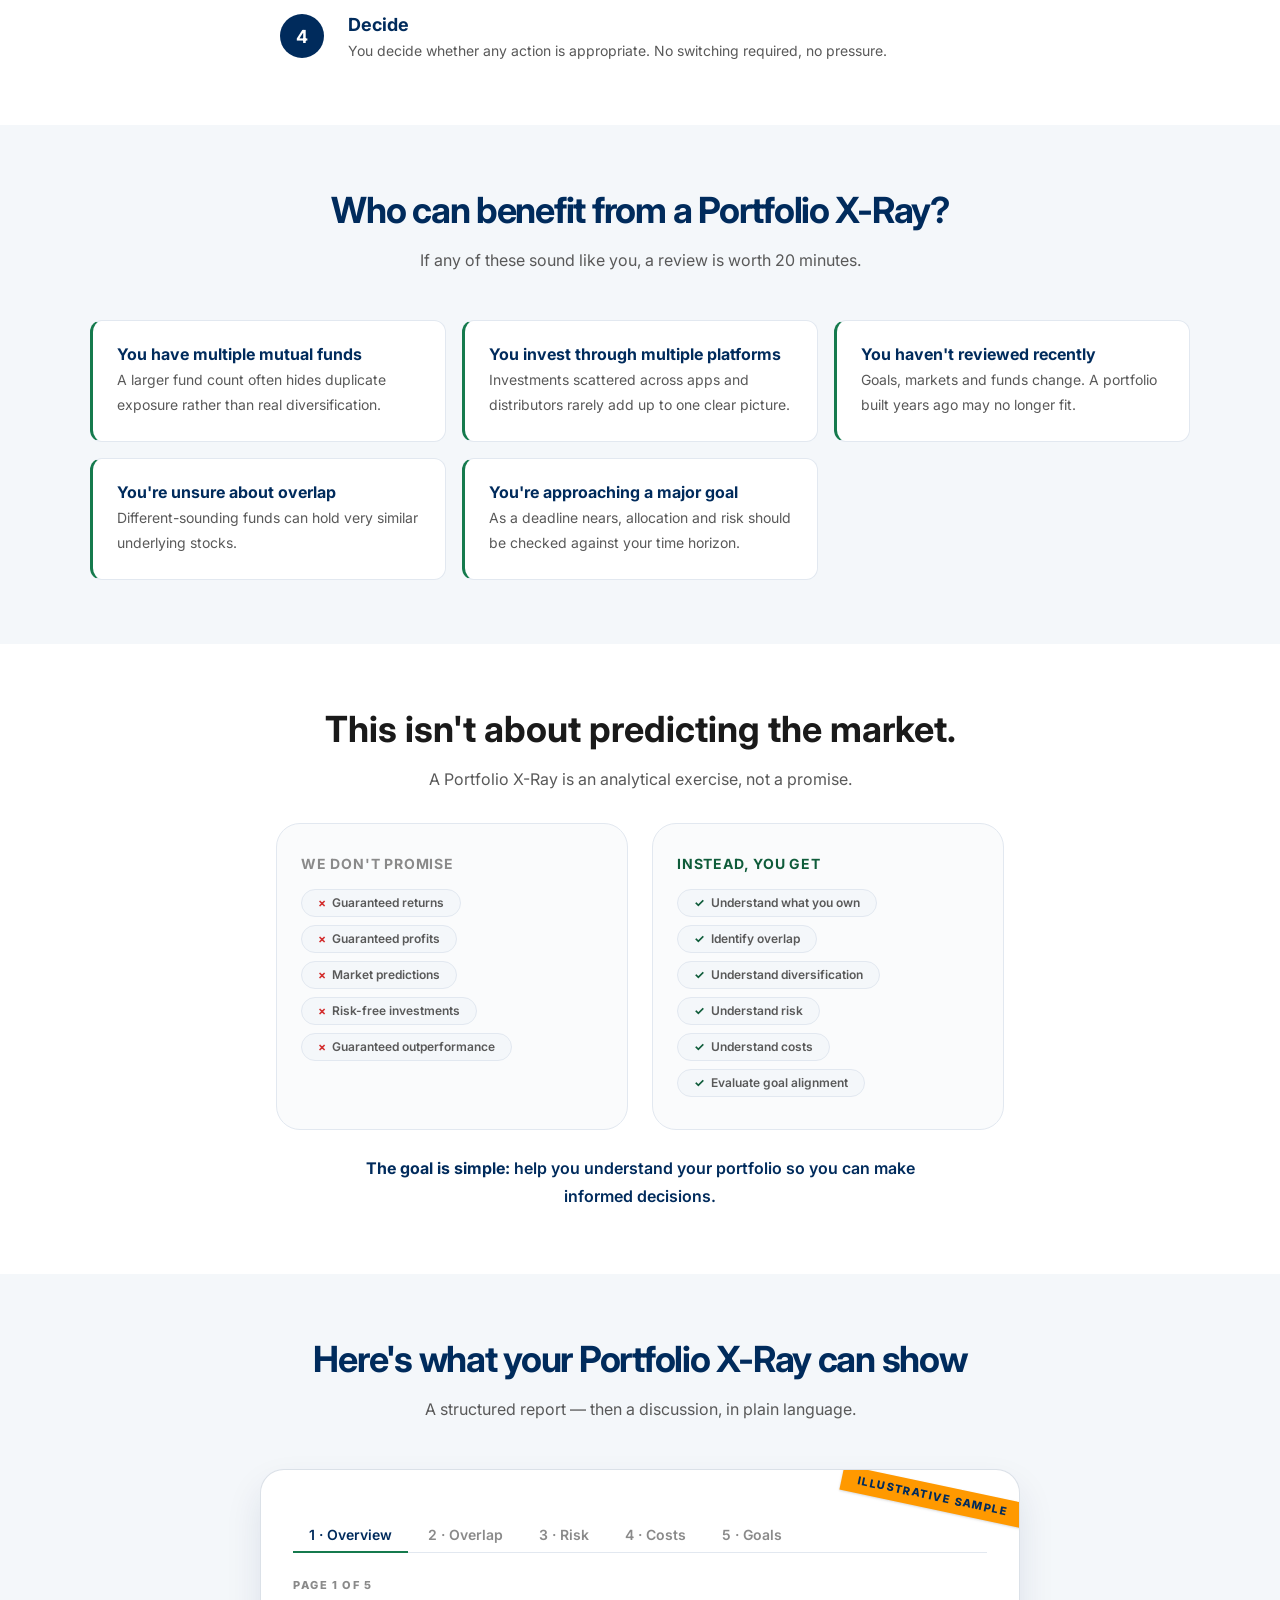
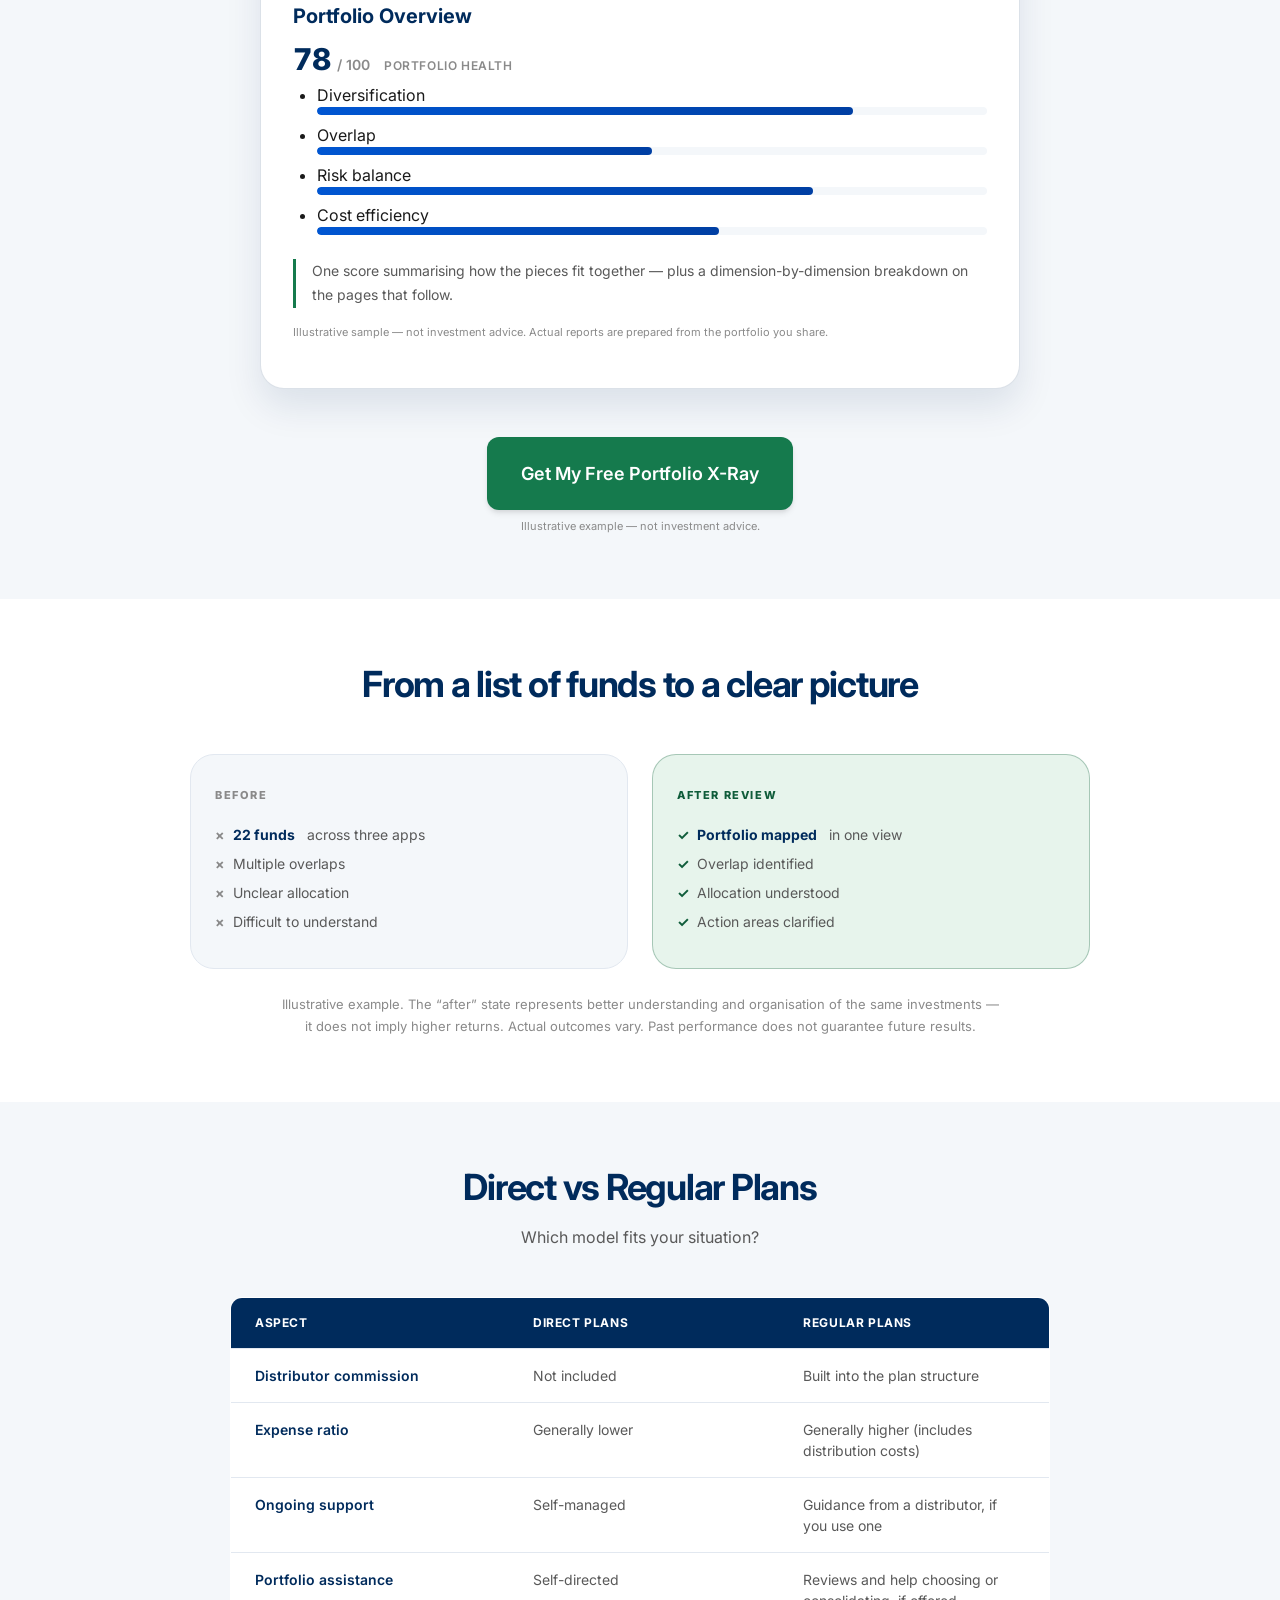
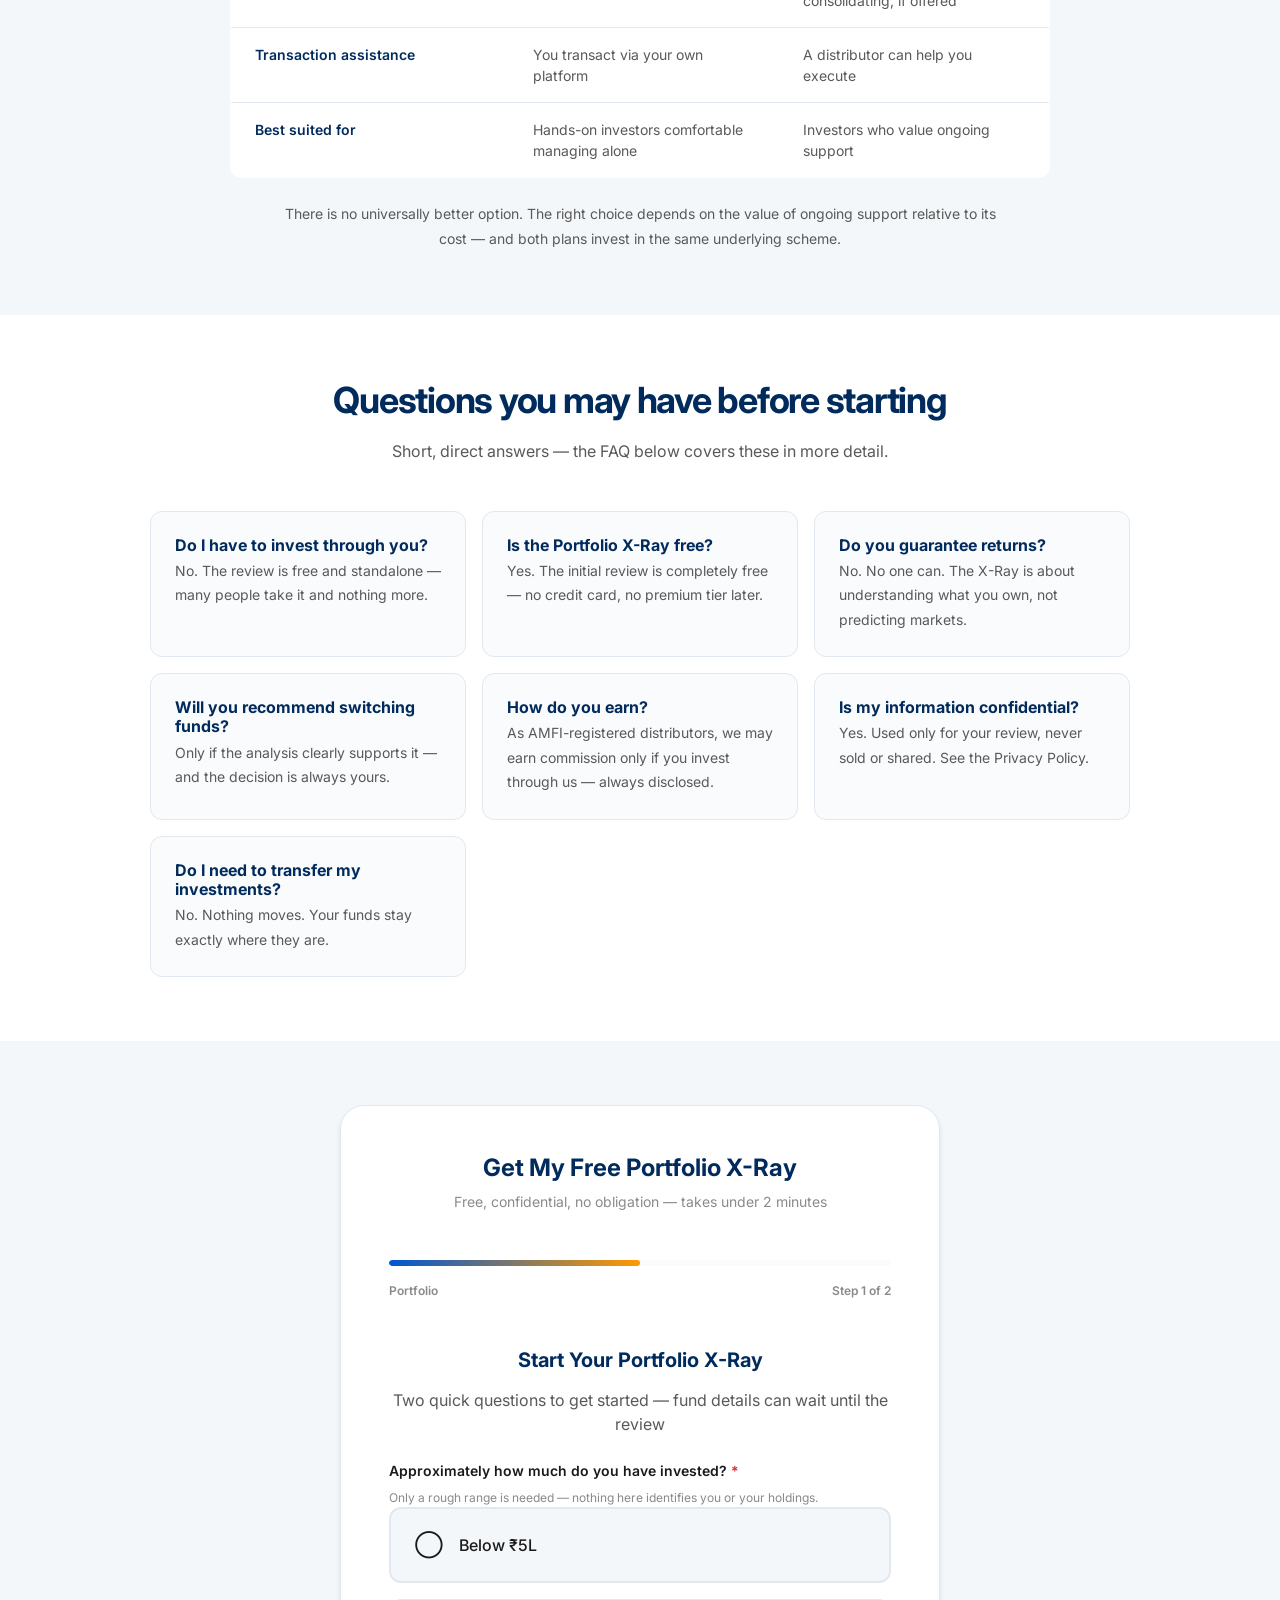
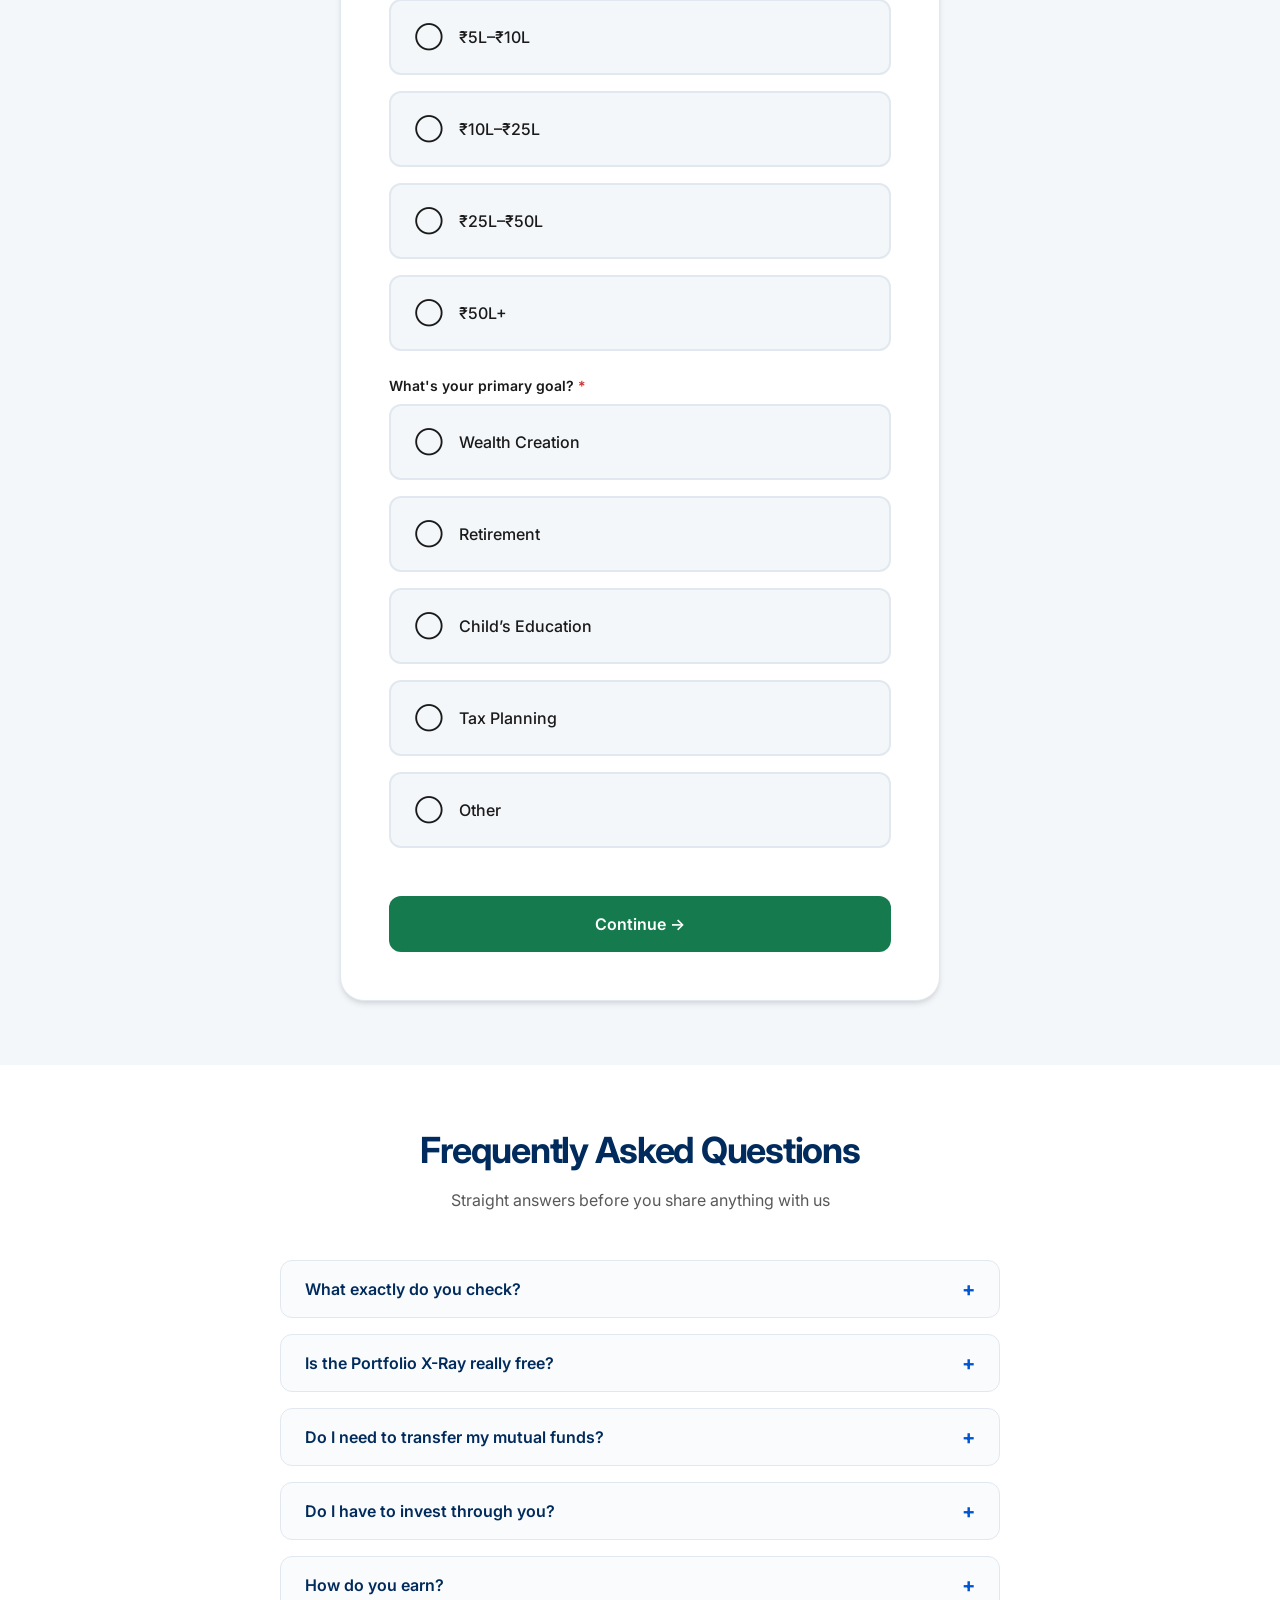
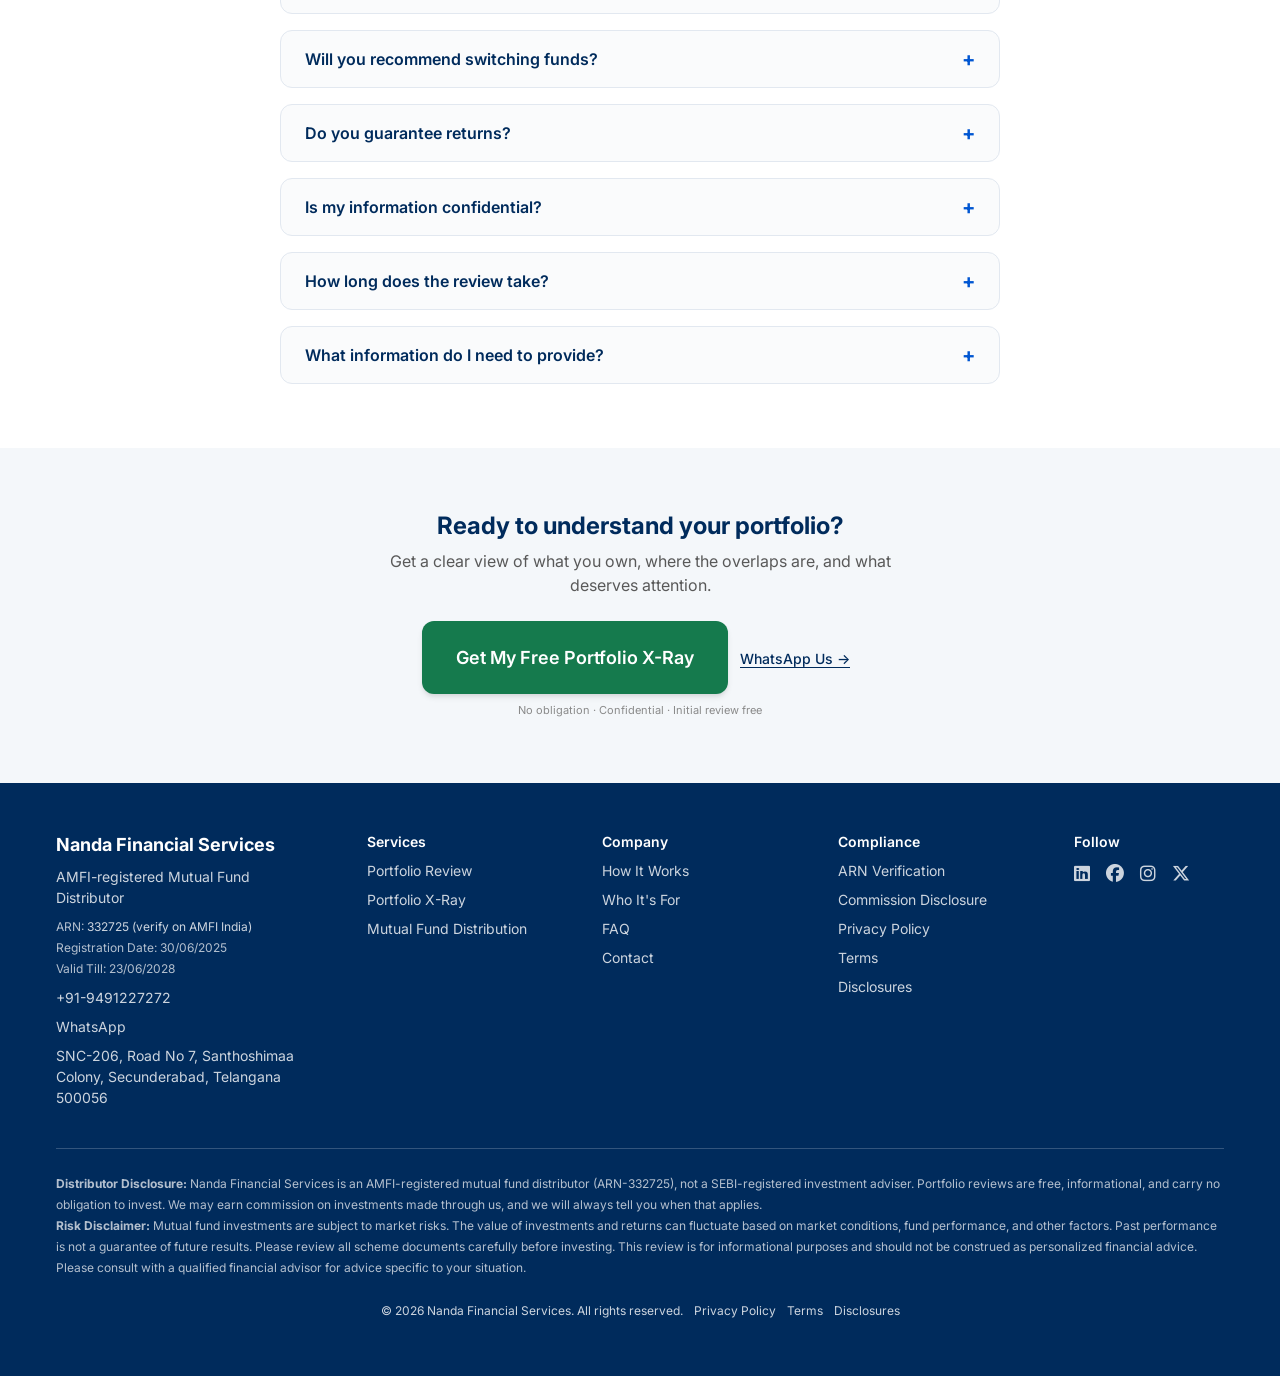
==== commit eeff181d: "feat: Stripe-rhythm dark demo band, editorial check rows, narrative bridges, desire moment, instagra" ====
--- a/index.html
+++ b/index.html
@@ -38,16 +38,16 @@
     'https://www.googletagmanager.com/gtm.js?id='+i+dl;f.parentNode.insertBefore(j,f);
     })(window,document,'script','dataLayer','GTM-KWLKH6NM');</script>
 
-    <!-- Modular CSS Files (v=20260829c: Portfolio X-Ray redesign cache-bust) -->
-    <link rel="stylesheet" href="css/design-system.css?v=20260829c">
-    <link rel="stylesheet" href="css/components.css?v=20260829c">
-    <link rel="stylesheet" href="css/layout.css?v=20260829c">
-    <link rel="stylesheet" href="css/navigation.css?v=20260829c">
-    <link rel="stylesheet" href="css/hero.css?v=20260829c">
-    <link rel="stylesheet" href="css/portfolio-review.css?v=20260829c">
-    <link rel="stylesheet" href="css/sections.css?v=20260829c">
-    <link rel="stylesheet" href="css/forms.css?v=20260829c">
-    <link rel="stylesheet" href="css/dark-mode.css?v=20260829c">
+    <!-- Modular CSS Files (v=20260829d: Portfolio X-Ray redesign cache-bust) -->
+    <link rel="stylesheet" href="css/design-system.css?v=20260829d">
+    <link rel="stylesheet" href="css/components.css?v=20260829d">
+    <link rel="stylesheet" href="css/layout.css?v=20260829d">
+    <link rel="stylesheet" href="css/navigation.css?v=20260829d">
+    <link rel="stylesheet" href="css/hero.css?v=20260829d">
+    <link rel="stylesheet" href="css/portfolio-review.css?v=20260829d">
+    <link rel="stylesheet" href="css/sections.css?v=20260829d">
+    <link rel="stylesheet" href="css/forms.css?v=20260829d">
+    <link rel="stylesheet" href="css/dark-mode.css?v=20260829d">
 
     <!-- Structured Data -->
     <script type="application/ld+json">
@@ -70,7 +70,7 @@
         "https://x.com/Nk_Wealthserv",
         "https://www.linkedin.com/company/108153426/",
         "https://www.facebook.com/profile.php?id=61578995745379",
-        "https://www.instagram.com/nkc_wealth/"
+        "https://www.instagram.com/nanda_wealth/"
       ],
       "contactPoint": {
         "@type": "ContactPoint",
@@ -248,7 +248,8 @@
                 </div>
 
                 <ul class="hero-proof" aria-label="Portfolio review benefits">
-                    <li>Takes ~2 minutes</li>
+                    <li>Free</li>
+                    <li>~2 minutes</li>
                     <li>No obligation</li>
                     <li>Confidential</li>
                 </ul>
@@ -355,6 +356,7 @@
             </div>
 
             <p class="problem-punchline">Portfolio X-Ray makes those relationships visible.</p>
+            <p class="section-bridge">But what&rsquo;s actually underneath your funds?</p>
 
             <div class="problem-grid">
                 <div class="problem-card">
@@ -393,7 +395,7 @@
     <section id="xray-showcase" class="xray-showcase">
         <div class="container">
             <div class="section-title">
-                <h2>See your portfolio clearly.</h2>
+                <h2>Look beneath the fund names.</h2>
                 <p>One simple view of what you own, where your money is exposed, and what deserves attention. Explore a sample below.</p>
             </div>
 
@@ -524,7 +526,9 @@
                 <p class="showcase-note">Illustrative example. Actual reports are prepared from the portfolio you share &mdash; not investment advice.</p>
             </div>
 
-            <div class="report-cta">
+            <div class="report-cta desire-cta">
+                <h2>Want to see yours?</h2>
+                <p>Get a clear view of your portfolio&rsquo;s overlap, diversification, risk, costs and goal alignment.</p>
                 <button type="button" class="btn btn-primary btn-lg" onclick="scrollToForm()">Get My Free Portfolio X-Ray</button>
             </div>
         </div>
@@ -539,80 +543,119 @@
             </div>
 
             <div class="review-checks-grid">
-                <div class="check-card">
-                    <div class="check-icon" aria-hidden="true">
-                        <svg viewBox="0 0 24 24" fill="none" stroke="currentColor" stroke-width="1.8" stroke-linecap="round" stroke-linejoin="round"><circle cx="9" cy="12" r="5.5"/><circle cx="15" cy="12" r="5.5"/></svg>
-                    </div>
-                    <h3>Fund Overlap</h3>
-                    <p>Different funds often own the same companies. We show where your holdings duplicate each other.</p>
-                    <div class="check-visual" aria-hidden="true">
-                        <span class="cv-circle cv-a"></span>
-                        <span class="cv-circle cv-b"></span>
-                    </div>
-                    <p class="check-insight">Illustrative: 3 funds, same large-cap stocks at the core.</p>
-                </div>
-                <div class="check-card">
-                    <div class="check-icon" aria-hidden="true">
-                        <svg viewBox="0 0 24 24" fill="none" stroke="currentColor" stroke-width="1.8" stroke-linecap="round" stroke-linejoin="round"><path d="M12 3a9 9 0 1 0 9 9h-9V3z"/><path d="M15 3.5A9 9 0 0 1 20.5 9H15V3.5z"/></svg>
-                    </div>
-                    <h3>Diversification</h3>
-                    <p>Many funds don't always mean many markets. We map your real asset allocation.</p>
-                    <div class="check-visual" aria-hidden="true">
-                        <span class="allocation-bar cv-bar"><span class="allocation-seg allocation-seg-equity" style="width:72%"></span><span class="allocation-seg allocation-seg-debt" style="width:18%"></span><span class="allocation-seg allocation-seg-hybrid" style="width:10%"></span></span>
-                    </div>
-                    <p class="check-insight">Illustrative: one view of equity, debt and hybrid exposure.</p>
-                </div>
-                <div class="check-card">
-                    <div class="check-icon" aria-hidden="true">
-                        <svg viewBox="0 0 24 24" fill="none" stroke="currentColor" stroke-width="1.8" stroke-linecap="round" stroke-linejoin="round"><path d="M12 3 2.5 20h19L12 3z"/><path d="M12 10v4"/><path d="M12 17.2v.1"/></svg>
-                    </div>
-                    <h3>Risk Exposure</h3>
-                    <p>We flag concentration &mdash; in stocks, sectors, or a single fund &mdash; so risk doesn't hide from you.</p>
-                    <div class="check-visual" aria-hidden="true">
-                        <span class="allocation-bar cv-bar"><span class="allocation-seg cv-seg-warn" style="width:35%"></span><span class="allocation-seg allocation-seg-cash" style="width:65%"></span></span>
-                    </div>
-                    <p class="check-insight">Illustrative: a single fund holding 35% of the portfolio.</p>
-                </div>
-                <div class="check-card">
-                    <div class="check-icon" aria-hidden="true">
-                        <svg viewBox="0 0 24 24" fill="none" stroke="currentColor" stroke-width="1.8" stroke-linecap="round" stroke-linejoin="round"><path d="M5 19 19 5"/><circle cx="7.5" cy="7.5" r="2.5"/><circle cx="16.5" cy="16.5" r="2.5"/></svg>
-                    </div>
-                    <h3>Cost Analysis</h3>
-                    <p>Expense ratios compound quietly. We total what you pay across your fund mix.</p>
-                    <div class="check-visual" aria-hidden="true">
-                        <span class="allocation-bar cv-bar"><span class="allocation-seg cv-seg-warn" style="width:82%"></span></span>
-                        <span class="allocation-bar cv-bar"><span class="allocation-seg cv-seg-ok" style="width:48%"></span></span>
-                    </div>
-                    <p class="check-insight">Illustrative: two portfolios, different cost drag.</p>
-                </div>
-                <div class="check-card">
-                    <div class="check-icon" aria-hidden="true">
-                        <svg viewBox="0 0 24 24" fill="none" stroke="currentColor" stroke-width="1.8" stroke-linecap="round" stroke-linejoin="round"><circle cx="12" cy="12" r="9"/><circle cx="12" cy="12" r="5"/><circle cx="12" cy="12" r="1"/></svg>
-                    </div>
-                    <h3>Goal Alignment</h3>
-                    <p>Every rupee should serve a goal and a timeline. We check whether your funds still match both.</p>
-                    <div class="check-visual cv-chain" aria-hidden="true">
-                        <span class="cv-chip">Goal</span>
-                        <span class="cv-arrow">&rarr;</span>
-                        <span class="cv-chip">Horizon</span>
-                        <span class="cv-arrow">&rarr;</span>
-                        <span class="cv-chip">Structure</span>
-                    </div>
-                    <p class="check-insight">Illustrative: education in 9 years, structure reviewed to match.</p>
-                </div>
-                <div class="check-card">
-                    <div class="check-icon" aria-hidden="true">
-                        <svg viewBox="0 0 24 24" fill="none" stroke="currentColor" stroke-width="1.8" stroke-linecap="round" stroke-linejoin="round"><path d="M12 3 3 8l9 5 9-5-9-5z"/><path d="M3 13l9 5 9-5"/></svg>
-                    </div>
-                    <h3>Simplification</h3>
-                    <p>More funds rarely mean more diversification. We identify what could be consolidated &mdash; decisions stay yours.</p>
-                    <div class="check-visual cv-chain" aria-hidden="true">
-                        <span class="cv-chip">22 funds</span>
-                        <span class="cv-arrow">&rarr;</span>
-                        <span class="cv-chip cv-chip-ok">Clearer picture</span>
-                    </div>
-                    <p class="check-insight">Illustrative: organisation and understanding, not forced switches.</p>
-                </div>
+                <article class="check-row">
+                    <div class="check-row-text">
+                        <span class="check-num" aria-hidden="true">01</span>
+                        <h3>Fund Overlap</h3>
+                        <p class="check-lede">See what&rsquo;s hiding underneath your funds.</p>
+                        <p>Different funds often own the same companies. We show where your holdings duplicate each other.</p>
+                        <p class="check-insight">Illustrative: 3 funds, same large-cap stocks at the core.</p>
+                    </div>
+                    <div class="check-row-visual" aria-hidden="true">
+                        <div class="cv-venn"><span class="cv-circle cv-a"></span><span class="cv-circle cv-b"></span></div>
+                    </div>
+                </article>
+
+                <article class="check-row">
+                    <div class="check-row-text">
+                        <span class="check-num" aria-hidden="true">02</span>
+                        <h3>Diversification</h3>
+                        <p class="check-lede">Where is your money, actually?</p>
+                        <p>Many funds don't always mean many markets. We map your real asset allocation.</p>
+                        <p class="check-insight">Illustrative: one view of equity, debt and hybrid exposure.</p>
+                    </div>
+                    <div class="check-row-visual" aria-hidden="true">
+                        <div class="cv-alloc-rows">
+                            <div class="cv-alloc-row"><span>Equity</span><span class="allocation-bar cv-bar"><span class="allocation-seg allocation-seg-equity" style="width:72%"></span></span></div>
+                            <div class="cv-alloc-row"><span>Debt</span><span class="allocation-bar cv-bar"><span class="allocation-seg allocation-seg-debt" style="width:18%"></span></span></div>
+                            <div class="cv-alloc-row"><span>Hybrid</span><span class="allocation-bar cv-bar"><span class="allocation-seg allocation-seg-hybrid" style="width:10%"></span></span></div>
+                        </div>
+                    </div>
+                </article>
+
+                <article class="check-row">
+                    <div class="check-row-text">
+                        <span class="check-num" aria-hidden="true">03</span>
+                        <h3>Risk Exposure</h3>
+                        <p class="check-lede">Is risk hiding in plain sight?</p>
+                        <p>We flag concentration &mdash; in stocks, sectors, or a single fund &mdash; so risk doesn't hide from you.</p>
+                        <p class="check-insight">Illustrative: a single fund holding 35% of the portfolio.</p>
+                    </div>
+                    <div class="check-row-visual" aria-hidden="true">
+                        <div class="risk-rows">
+                            <div class="risk-row">
+                                <span class="risk-label">Single fund</span>
+                                <span class="risk-bar"><span class="risk-bar-fill risk-fill-warn" style="width:35%"></span></span>
+                                <span class="risk-value">35%</span>
+                            </div>
+                            <div class="risk-row">
+                                <span class="risk-label">Rest of portfolio</span>
+                                <span class="risk-bar"><span class="risk-bar-fill" style="width:65%"></span></span>
+                                <span class="risk-value">65%</span>
+                            </div>
+                        </div>
+                    </div>
+                </article>
+
+                <article class="check-row">
+                    <div class="check-row-text">
+                        <span class="check-num" aria-hidden="true">04</span>
+                        <h3>Cost Analysis</h3>
+                        <p class="check-lede">Small percentages, large amounts.</p>
+                        <p>Expense ratios compound quietly. We total what you pay across your fund mix.</p>
+                        <p class="check-insight">Illustrative: two portfolios, different cost drag.</p>
+                    </div>
+                    <div class="check-row-visual" aria-hidden="true">
+                        <div class="risk-rows">
+                            <div class="risk-row">
+                                <span class="risk-label">Higher cost mix</span>
+                                <span class="risk-bar"><span class="risk-bar-fill risk-fill-warn" style="width:82%"></span></span>
+                                <span class="risk-value">1.9%</span>
+                            </div>
+                            <div class="risk-row">
+                                <span class="risk-label">Lower cost mix</span>
+                                <span class="risk-bar"><span class="risk-bar-fill risk-fill-ok" style="width:48%"></span></span>
+                                <span class="risk-value">1.1%</span>
+                            </div>
+                        </div>
+                    </div>
+                </article>
+
+                <article class="check-row">
+                    <div class="check-row-text">
+                        <span class="check-num" aria-hidden="true">05</span>
+                        <h3>Goal Alignment</h3>
+                        <p class="check-lede">Does the timeline still fit?</p>
+                        <p>Every rupee should serve a goal and a timeline. We check whether your funds still match both.</p>
+                        <p class="check-insight">Illustrative: education in 9 years, structure reviewed to match.</p>
+                    </div>
+                    <div class="check-row-visual" aria-hidden="true">
+                        <div class="goal-chain">
+                            <div class="goal-step"><span class="gs-label">Goal</span><span class="gs-value">Education</span></div>
+                            <div class="goal-arrow" aria-hidden="true">&darr;</div>
+                            <div class="goal-step"><span class="gs-label">Horizon</span><span class="gs-value">~9 years</span></div>
+                            <div class="goal-arrow" aria-hidden="true">&darr;</div>
+                            <div class="goal-step"><span class="gs-label">Structure</span><span class="gs-value">Reviewed to match</span></div>
+                        </div>
+                    </div>
+                </article>
+
+                <article class="check-row">
+                    <div class="check-row-text">
+                        <span class="check-num" aria-hidden="true">06</span>
+                        <h3>Simplification</h3>
+                        <p class="check-lede">Complexity is not diversification.</p>
+                        <p>More funds rarely mean more diversification. We identify what could be consolidated &mdash; decisions stay yours.</p>
+                        <p class="check-insight">Illustrative: organisation and understanding, not forced switches.</p>
+                    </div>
+                    <div class="check-row-visual" aria-hidden="true">
+                        <div class="cv-venn cv-venn-wide">
+                            <span class="fund-chip">22 funds</span>
+                            <span class="demo-flow-arrow">&rarr;</span>
+                            <span class="cv-chip cv-chip-ok">Clearer picture</span>
+                        </div>
+                    </div>
+                </article>
             </div>
         </div>
     </section>
@@ -1303,7 +1346,7 @@
                     <div class="footer-social">
                         <a href="https://www.linkedin.com/company/108153426/" target="_blank" rel="noopener" title="LinkedIn"><i class="fab fa-linkedin"></i></a>
                         <a href="https://www.facebook.com/profile.php?id=61578995745379" target="_blank" rel="noopener" title="Facebook"><i class="fab fa-facebook"></i></a>
-                        <a href="https://www.instagram.com/nkc_wealth/" target="_blank" rel="noopener" title="Instagram"><i class="fab fa-instagram"></i></a>
+                        <a href="https://www.instagram.com/nanda_wealth/" target="_blank" rel="noopener" title="Instagram"><i class="fab fa-instagram"></i></a>
                         <a href="https://x.com/Nk_Wealthserv" target="_blank" rel="noopener" title="X/Twitter"><i class="fab fa-x-twitter"></i></a>
                     </div>
                 </div>
--- a/css/sections.css
+++ b/css/sections.css
@@ -1353,6 +1353,173 @@
   margin: 0;
 }
 
+/* ========== X-RAY SHOWCASE — DARK PRODUCT BAND (Stripe-style rhythm) ========== */
+
+.xray-showcase {
+  background:
+    radial-gradient(circle at 85% 15%, rgba(62, 207, 142, 0.08), transparent 26rem),
+    linear-gradient(180deg, #0d1b2e 0%, #091422 100%);
+}
+
+.xray-showcase .section-title h2 {
+  color: #f0f6ff;
+}
+
+.xray-showcase .section-title p {
+  color: rgba(226, 238, 252, 0.72);
+}
+
+/* ========== EDITORIAL CHECK ROWS (replaces card grid) ========== */
+
+.review-checks-grid {
+  display: flex;
+  flex-direction: column;
+  gap: var(--space-lg);
+  max-width: 880px;
+  margin: 0 auto;
+}
+
+.check-row {
+  display: grid;
+  grid-template-columns: 1.15fr 0.85fr;
+  gap: var(--space-2xl);
+  align-items: center;
+  background: var(--bg-light);
+  border: 1px solid var(--border-light);
+  border-radius: var(--radius-lg);
+  padding: var(--space-xl);
+  counter-increment: review-check;
+  transition: border-color var(--transition-base);
+}
+
+.check-row:hover {
+  border-color: rgba(21, 122, 77, 0.35);
+}
+
+.check-row:nth-child(even) .check-row-text {
+  order: 2;
+}
+
+.check-row:nth-child(even) .check-row-visual {
+  order: 1;
+}
+
+.check-num {
+  display: block;
+  font-size: var(--text-xs);
+  font-weight: var(--fw-extrabold);
+  letter-spacing: 2px;
+  color: var(--green-dark);
+  margin-bottom: var(--space-sm);
+  font-variant-numeric: tabular-nums;
+}
+
+.check-row h3 {
+  font-size: var(--text-2xl);
+  color: var(--accent);
+  letter-spacing: -0.01em;
+  margin-bottom: var(--space-xs);
+}
+
+.check-lede {
+  font-size: var(--text-base);
+  font-weight: var(--fw-semibold);
+  color: var(--text-dark);
+  margin-bottom: var(--space-sm);
+}
+
+.check-row p:not(.check-lede):not(.check-insight) {
+  font-size: var(--text-sm);
+  color: var(--text-medium);
+  line-height: var(--line-relaxed);
+  margin-bottom: var(--space-sm);
+}
+
+.check-row .check-insight {
+  font-size: 0.75rem;
+  color: var(--text-light);
+  margin: 0;
+}
+
+.check-row-visual {
+  display: flex;
+  align-items: center;
+  justify-content: center;
+  min-height: 120px;
+}
+
+/* Scaled-up visuals for editorial rows */
+.cv-venn {
+  display: flex;
+  align-items: center;
+}
+
+.cv-venn .cv-circle {
+  width: 88px;
+  height: 88px;
+}
+
+.cv-venn .cv-a {
+  margin-right: -32px;
+}
+
+.cv-venn-wide {
+  gap: var(--space-md);
+  flex-wrap: wrap;
+  justify-content: center;
+}
+
+.cv-alloc-rows {
+  display: flex;
+  flex-direction: column;
+  gap: var(--space-md);
+  width: 100%;
+  max-width: 300px;
+}
+
+.cv-alloc-row {
+  display: flex;
+  align-items: center;
+  gap: var(--space-md);
+  font-size: var(--text-xs);
+  font-weight: var(--fw-semibold);
+  color: var(--text-medium);
+}
+
+.cv-alloc-row > span:first-child {
+  flex: 0 0 52px;
+}
+
+.cv-alloc-row .allocation-bar {
+  flex: 1;
+  height: 14px;
+}
+
+/* ========== NARRATIVE BRIDGE ========== */
+
+.section-bridge {
+  text-align: center;
+  font-size: var(--text-lg);
+  font-weight: var(--fw-semibold);
+  color: var(--text-medium);
+  max-width: 560px;
+  margin: calc(-1 * var(--space-md)) auto var(--space-2xl);
+}
+
+/* ========== MOMENT OF DESIRE ========== */
+
+.desire-cta h2 {
+  font-size: clamp(1.75rem, 4vw, 2.5rem);
+  color: var(--accent);
+  margin-bottom: var(--space-sm);
+}
+
+.desire-cta p {
+  max-width: 520px;
+  margin: 0 auto var(--space-lg);
+  color: var(--text-medium);
+}
+
 /* ========== RESPONSIVE ========== */
 
 @media (min-width: 640px) {
@@ -1366,6 +1533,27 @@
 
   .notfor-grid {
     grid-template-columns: 1fr 1fr;
+  }
+}
+
+@media (max-width: 767px) {
+  .check-row {
+    grid-template-columns: 1fr;
+    gap: var(--space-lg);
+    padding: var(--space-lg);
+  }
+
+  .check-row:nth-child(even) .check-row-text {
+    order: 1;
+  }
+
+  .check-row:nth-child(even) .check-row-visual {
+    order: 2;
+  }
+
+  .check-row-visual {
+    min-height: 0;
+    justify-content: flex-start;
   }
 }
 
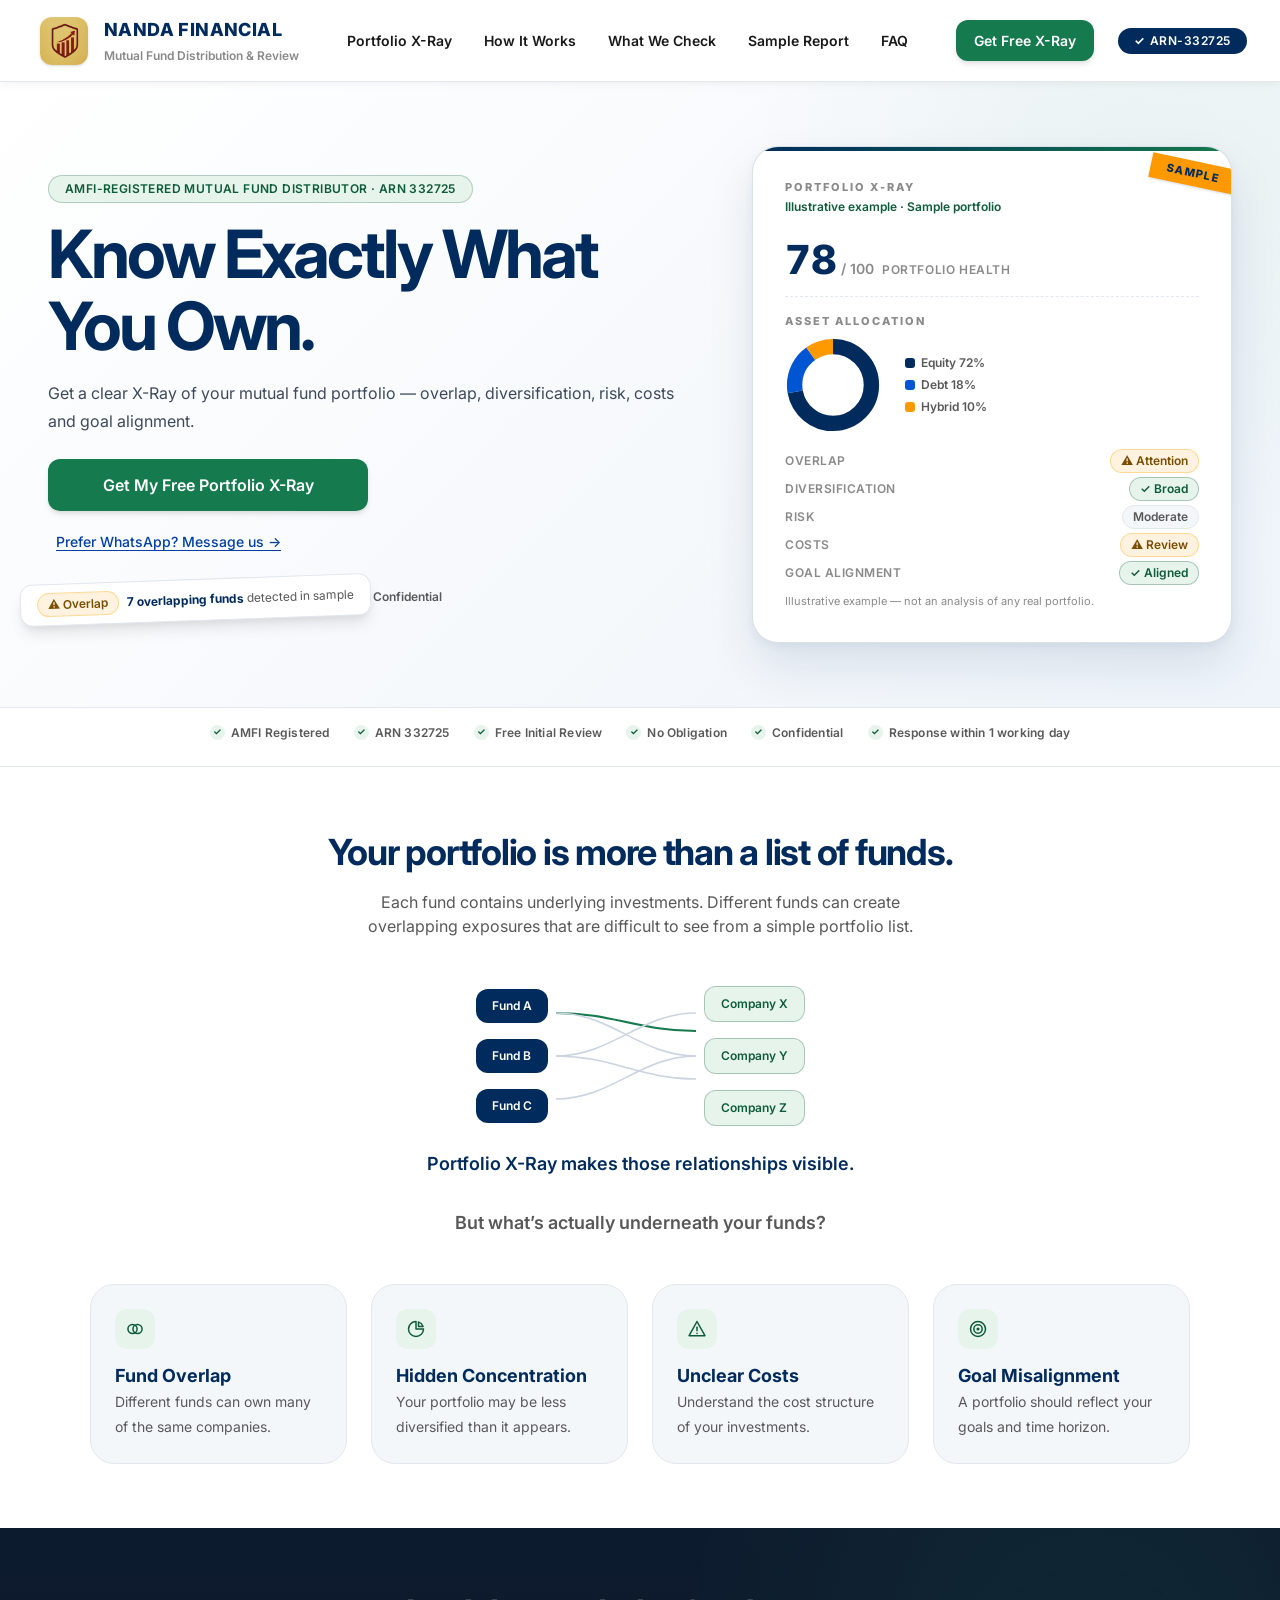
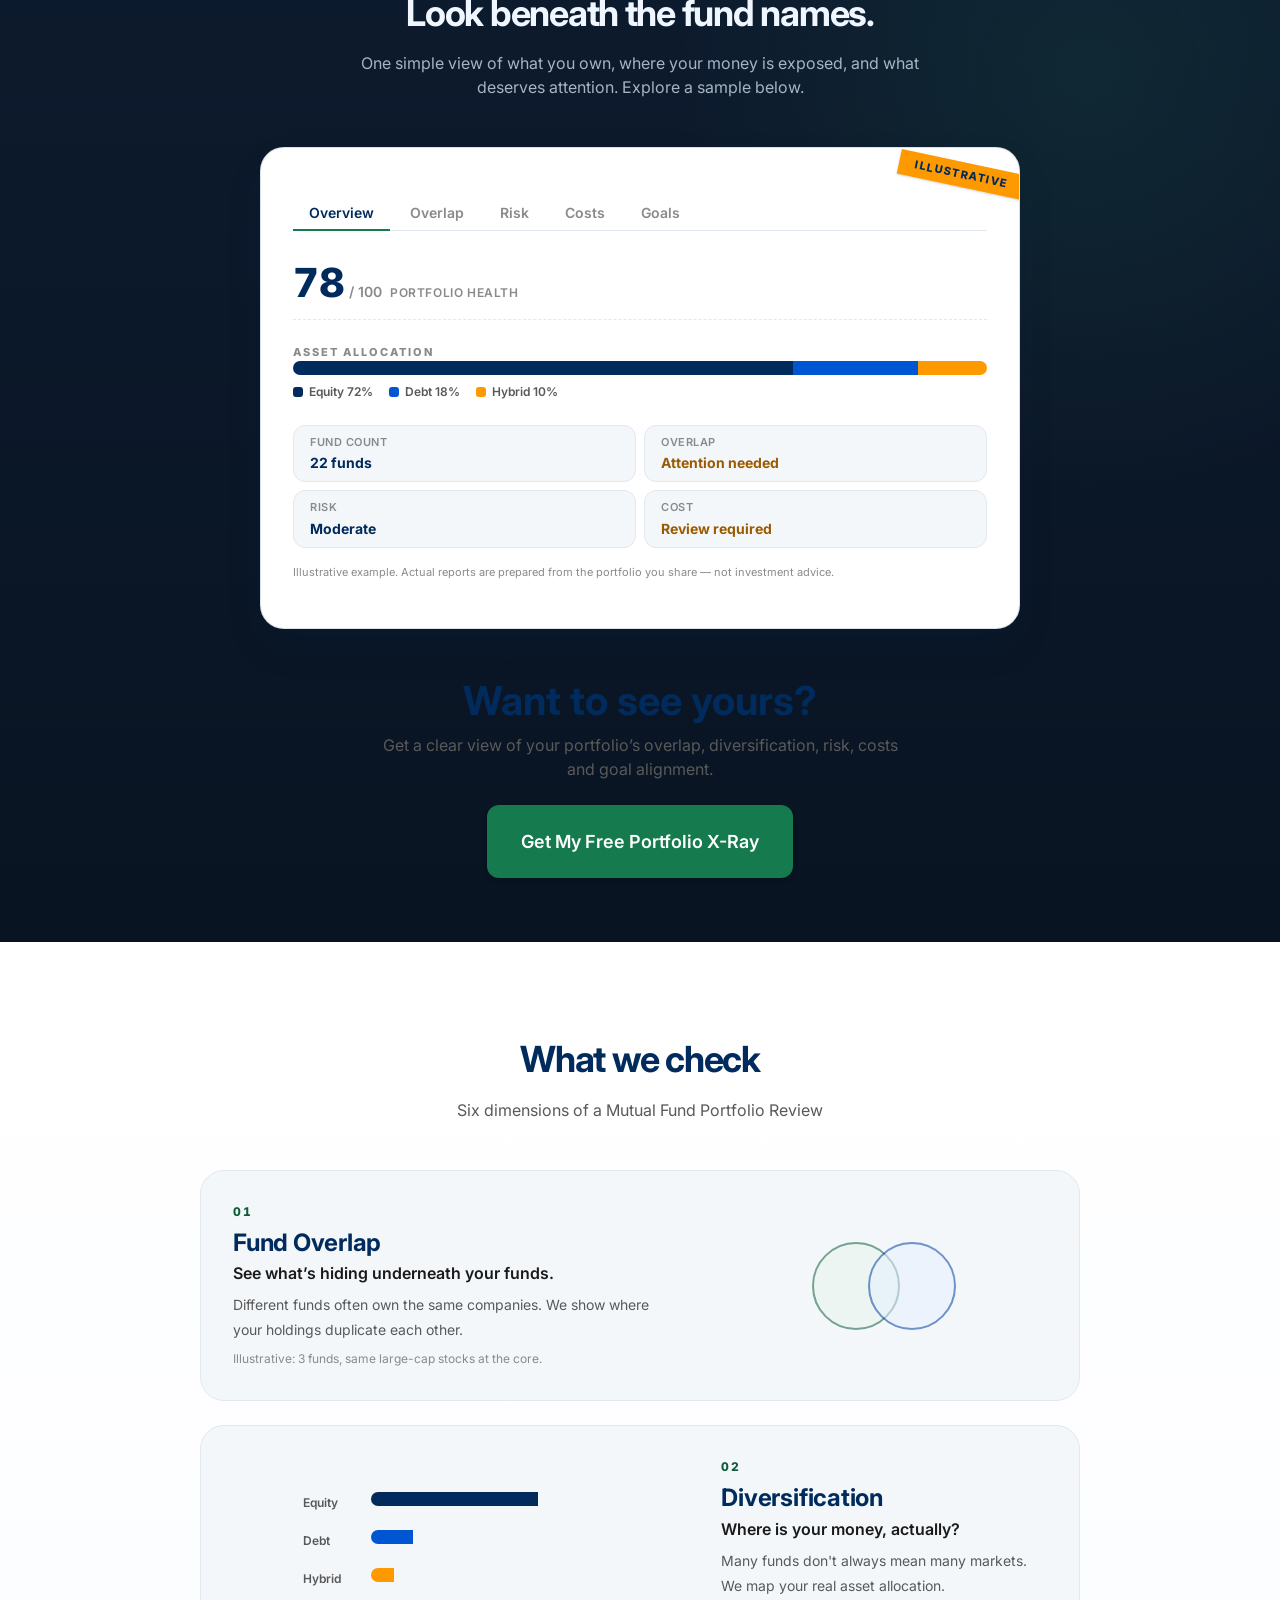
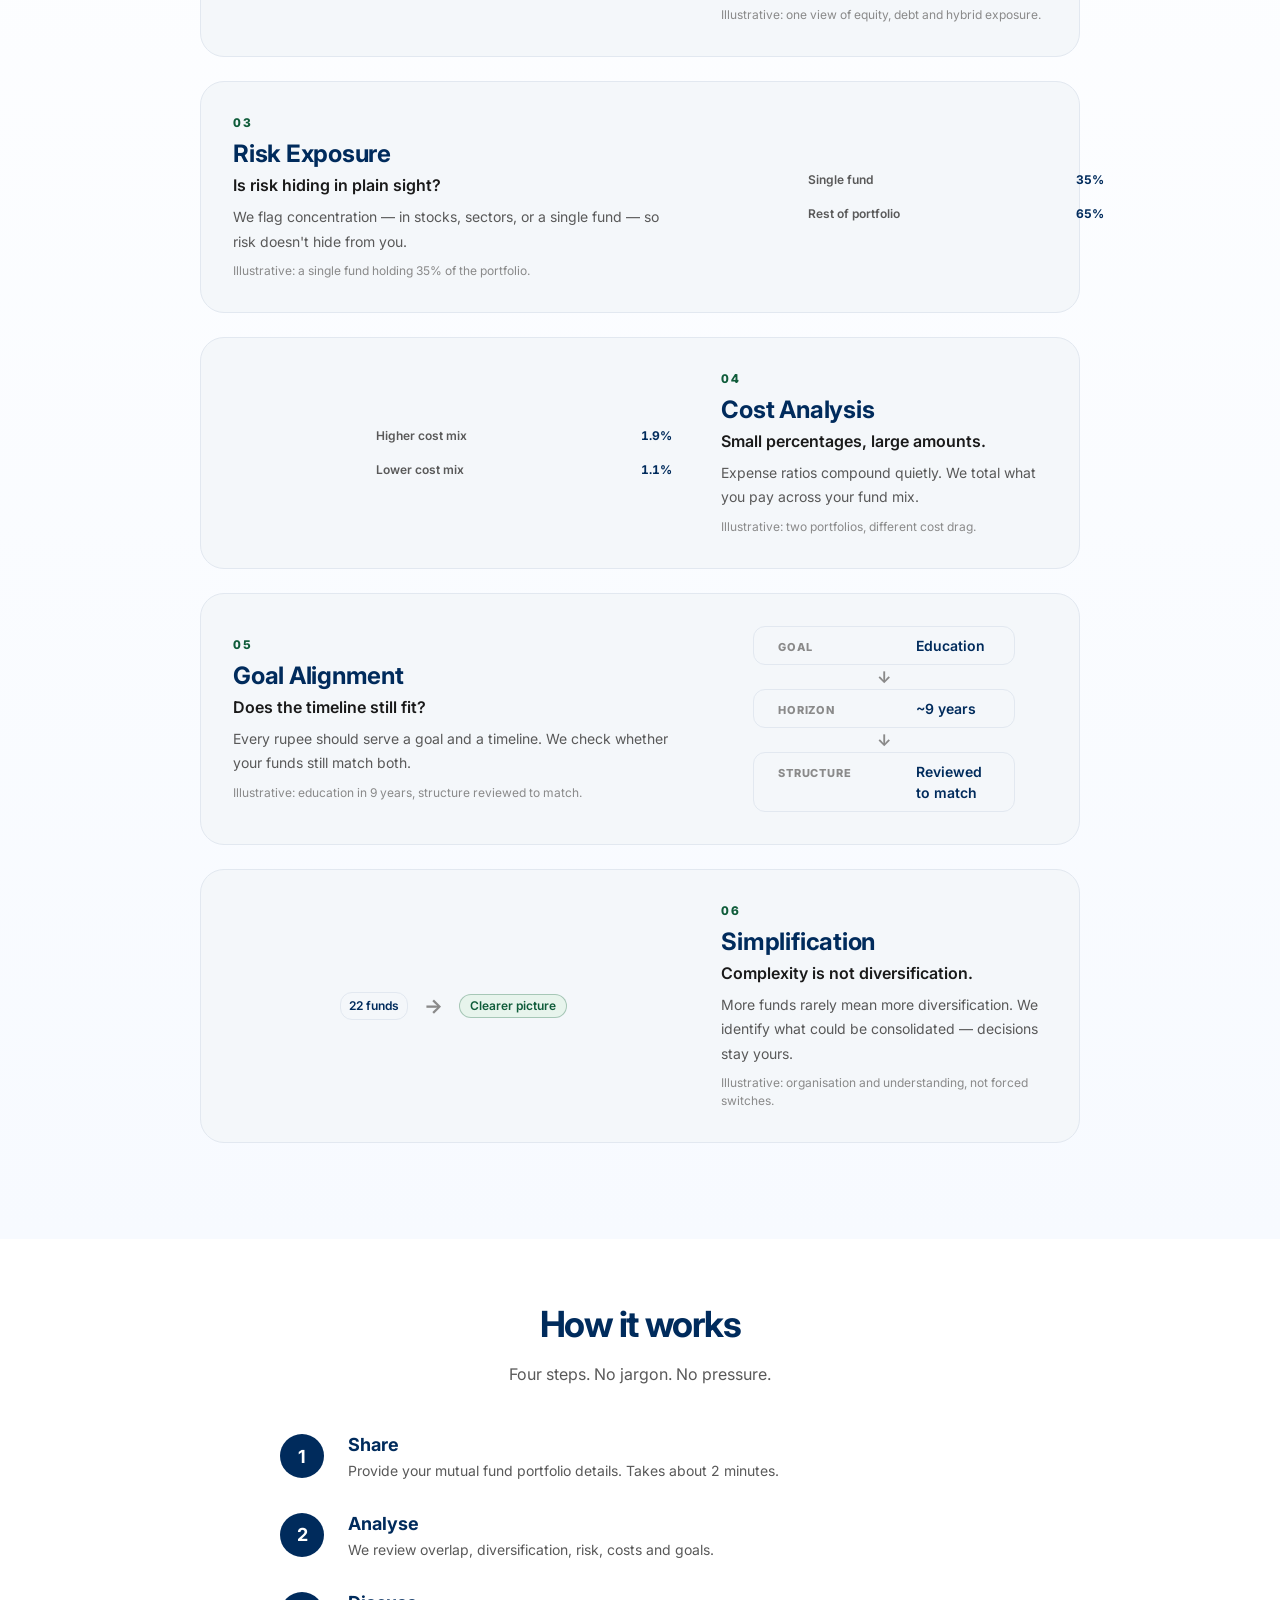
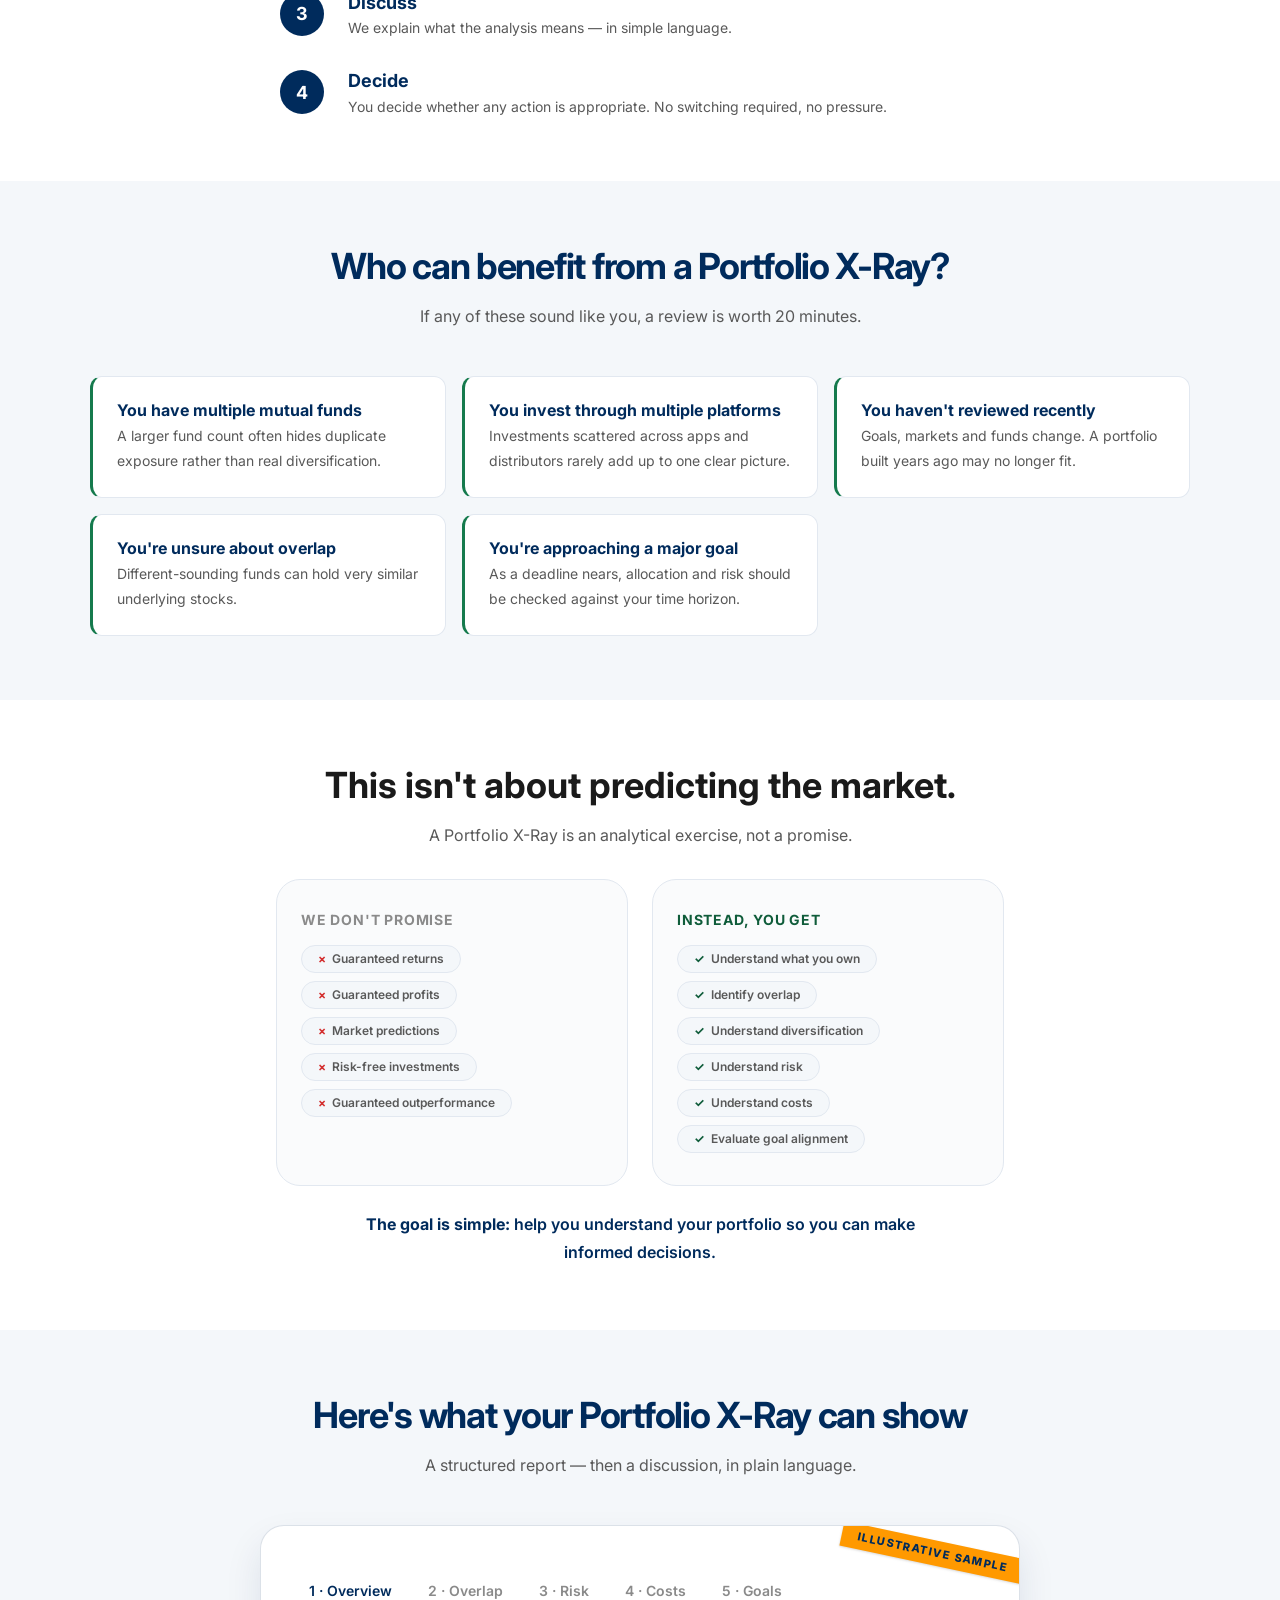
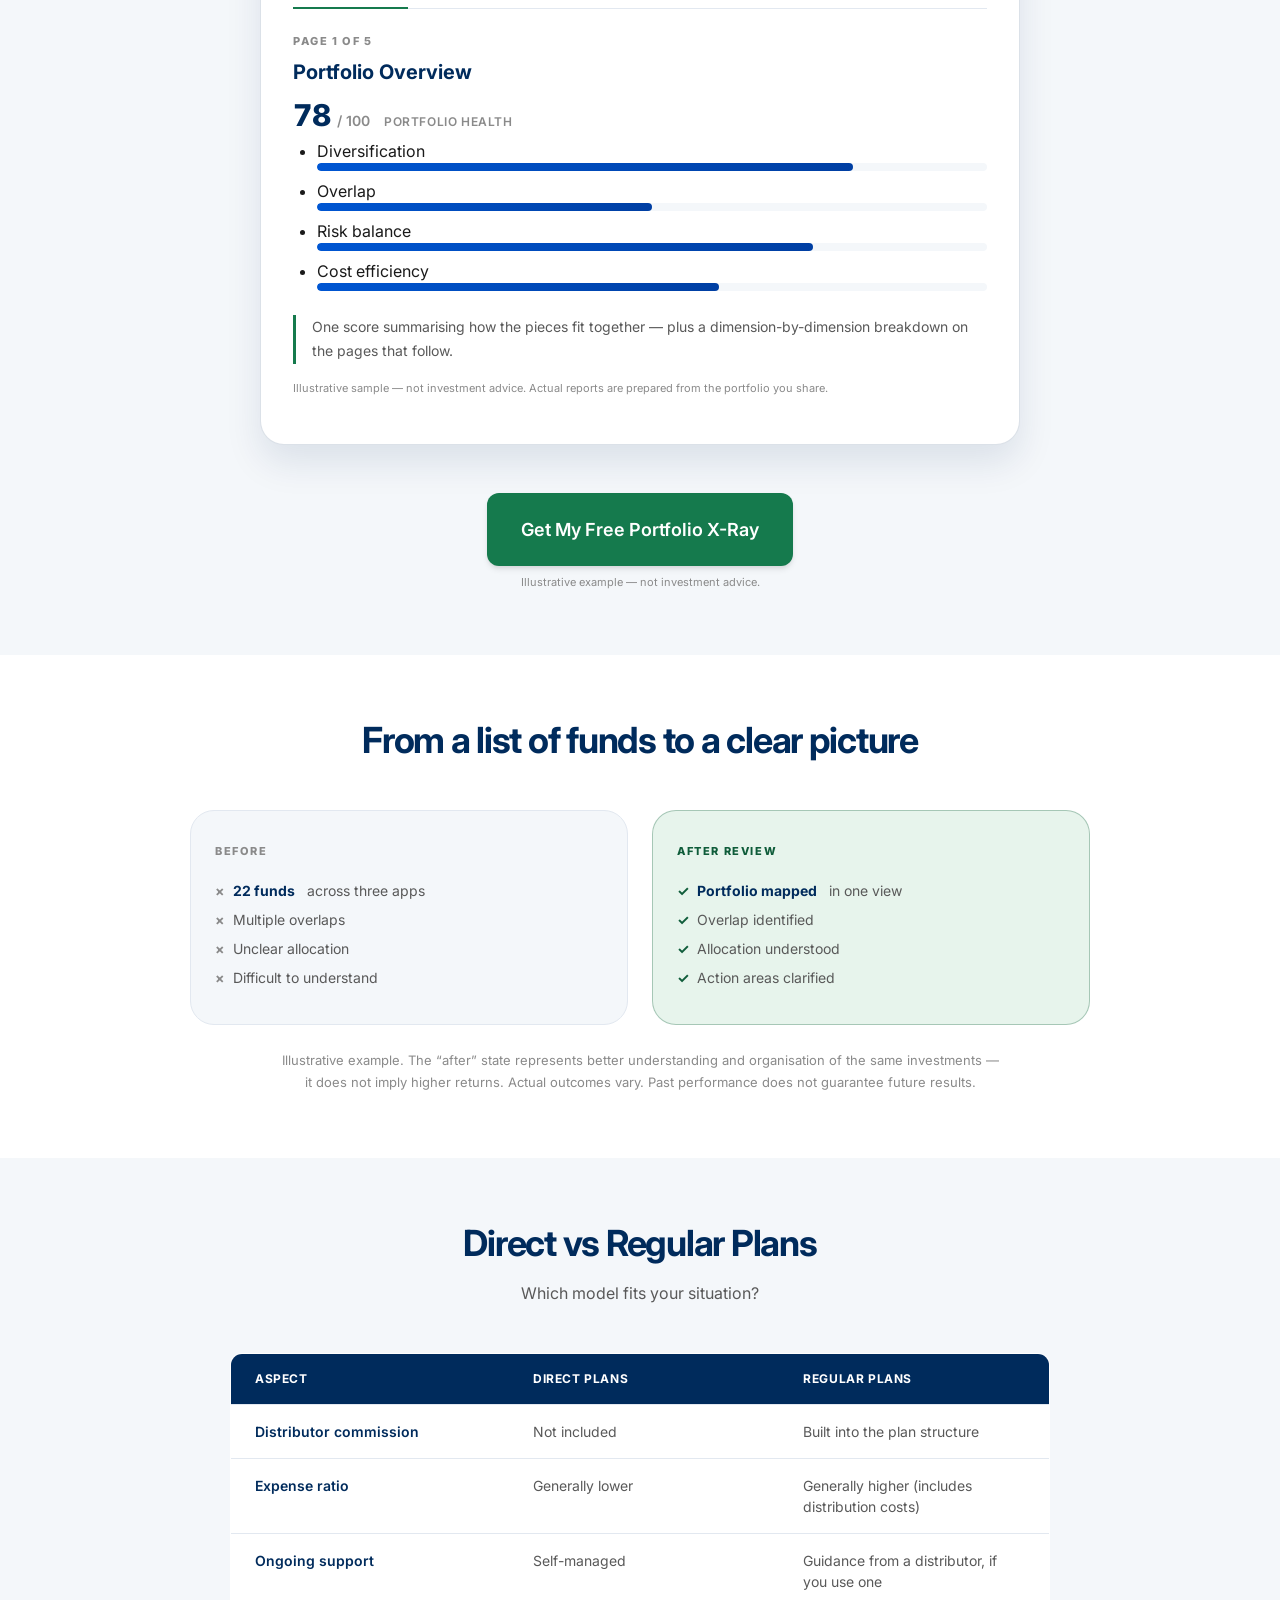
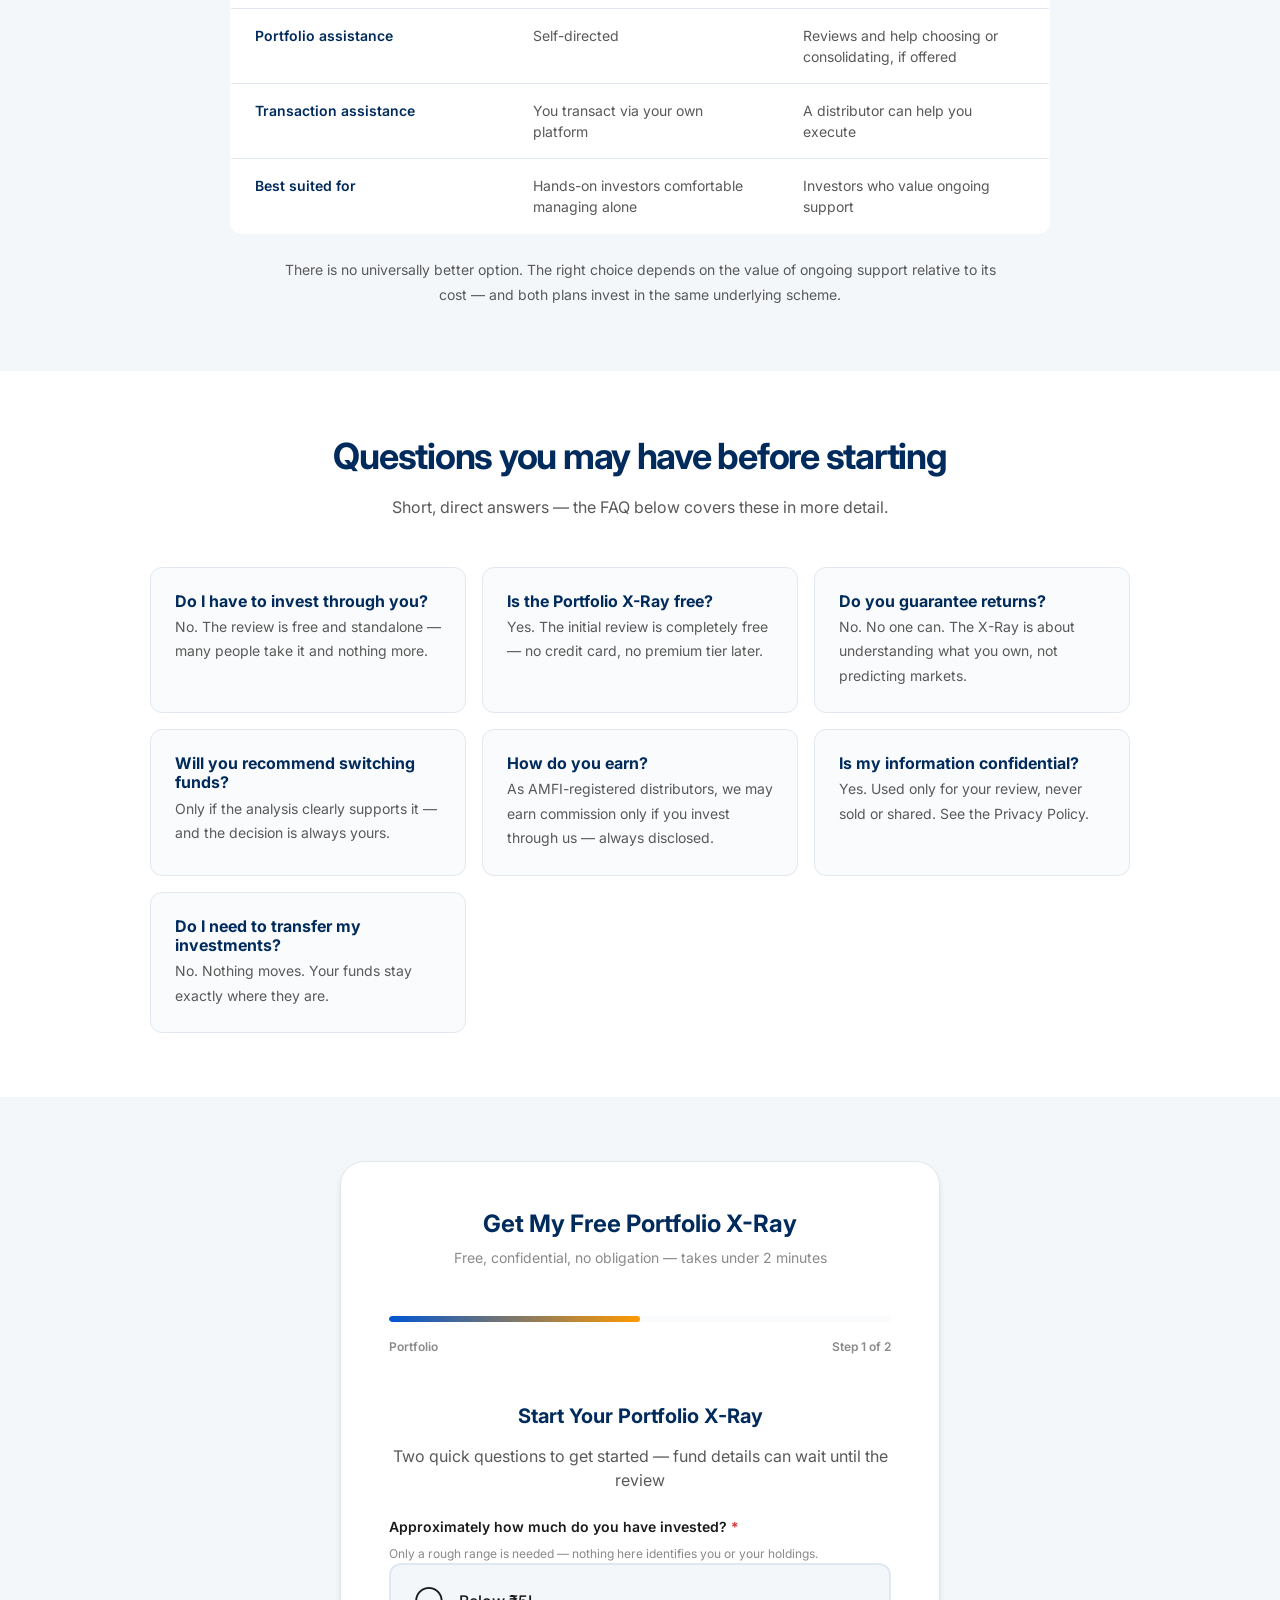
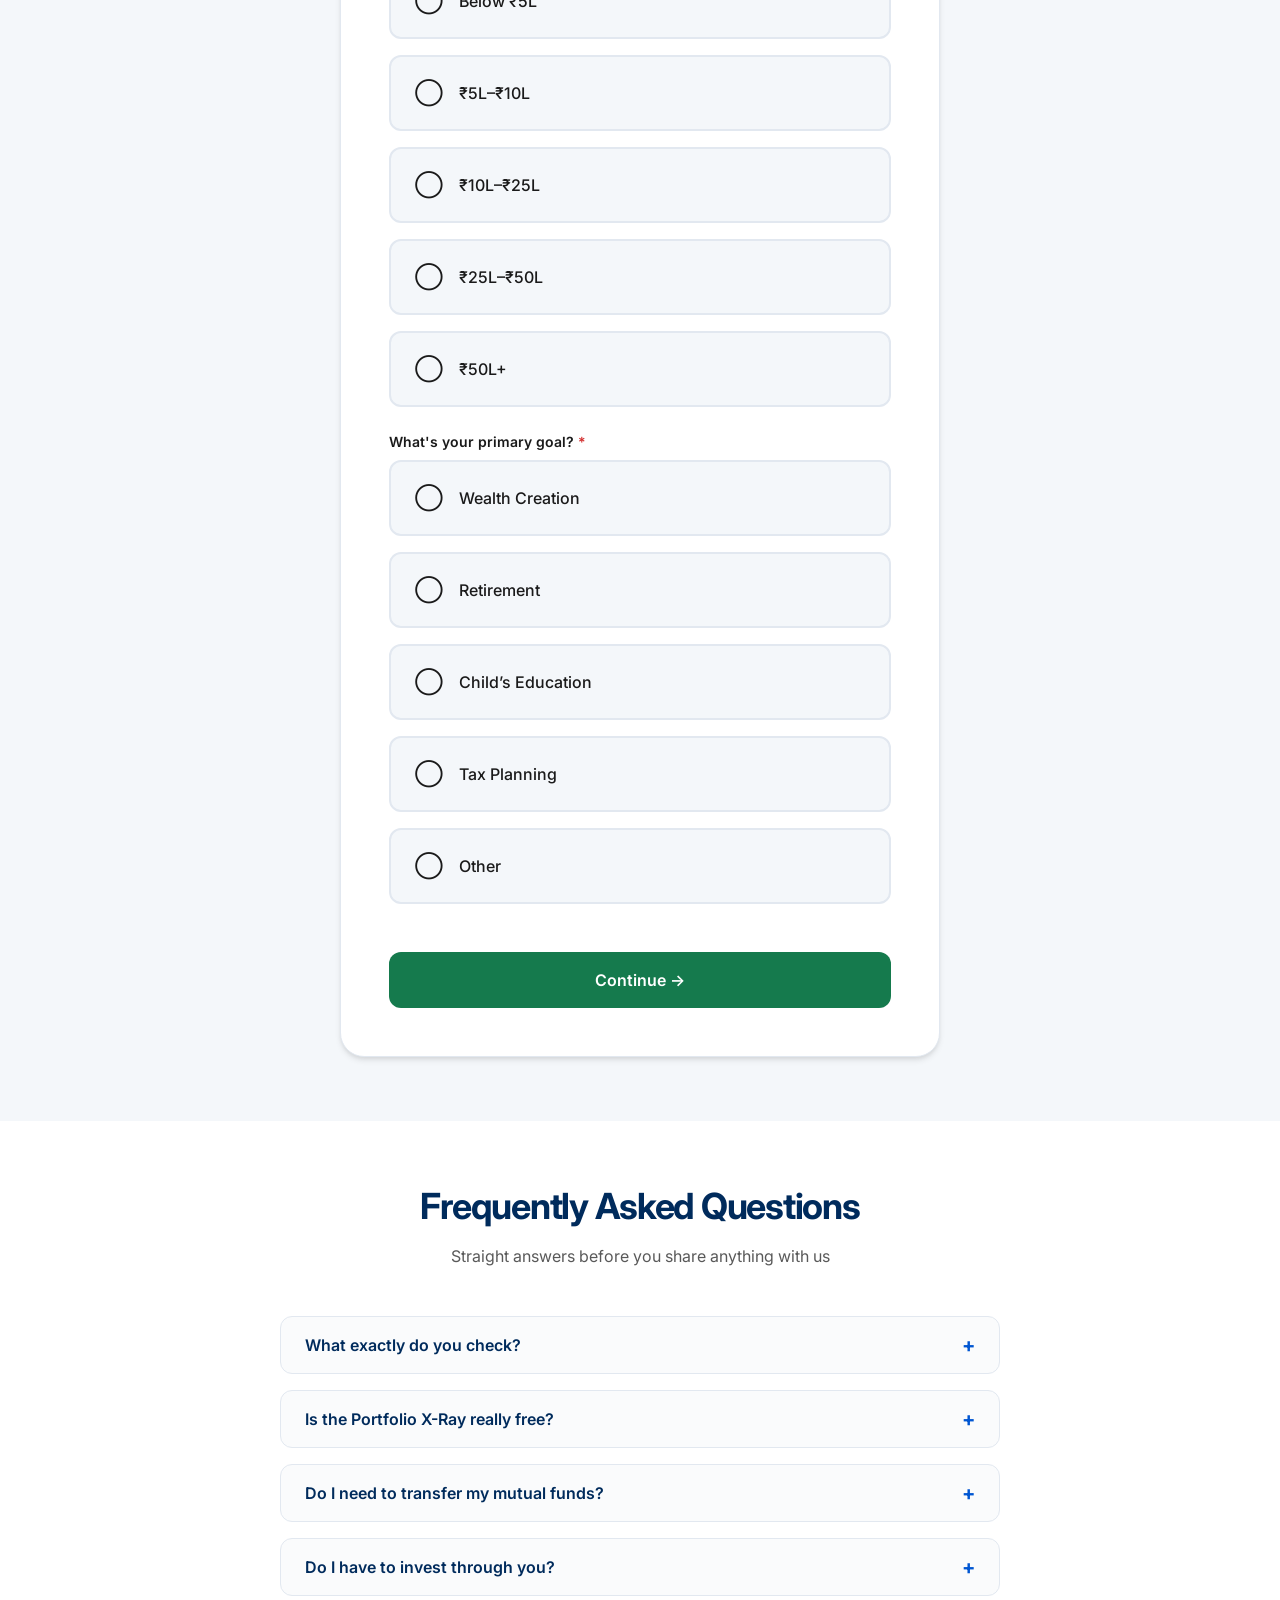
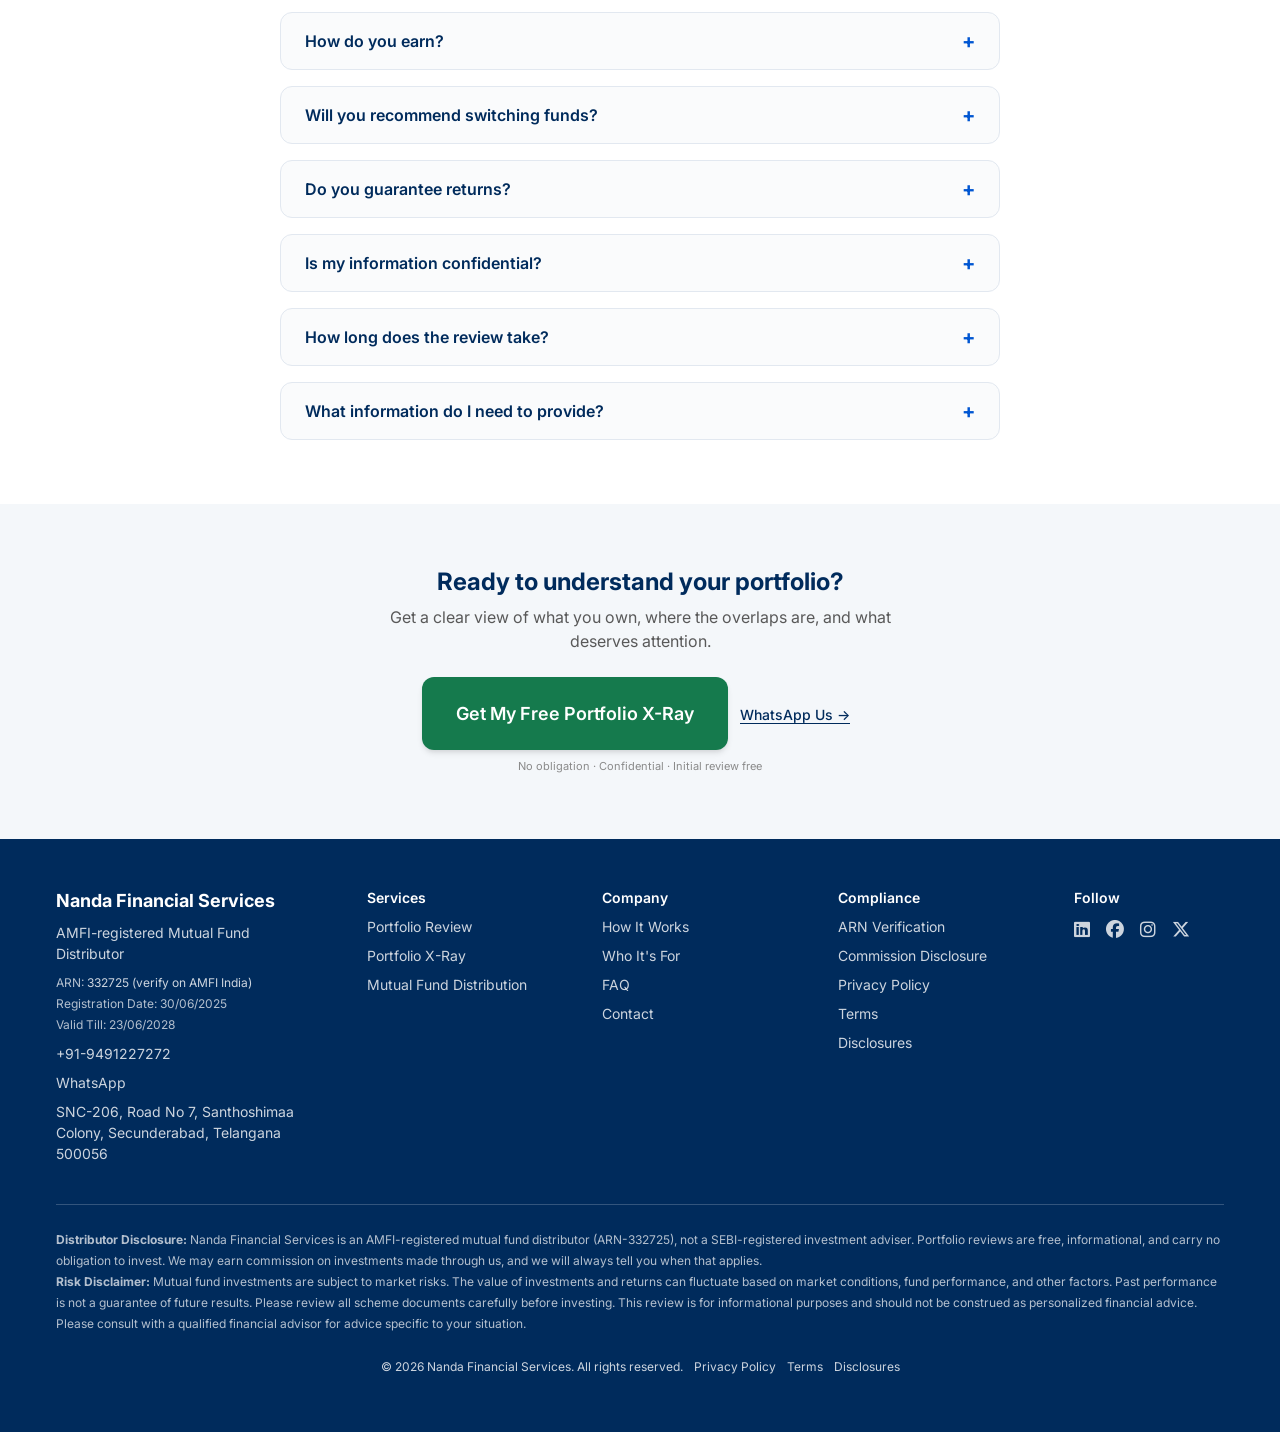
==== commit c0a1b016: "feat: 9.5 visual pass - hero donut+depth, legal pages redesign, scroll reveal, cache-bust v29e" ====
--- a/index.html
+++ b/index.html
@@ -38,16 +38,16 @@
     'https://www.googletagmanager.com/gtm.js?id='+i+dl;f.parentNode.insertBefore(j,f);
     })(window,document,'script','dataLayer','GTM-KWLKH6NM');</script>
 
-    <!-- Modular CSS Files (v=20260829d: Portfolio X-Ray redesign cache-bust) -->
-    <link rel="stylesheet" href="css/design-system.css?v=20260829d">
-    <link rel="stylesheet" href="css/components.css?v=20260829d">
-    <link rel="stylesheet" href="css/layout.css?v=20260829d">
-    <link rel="stylesheet" href="css/navigation.css?v=20260829d">
-    <link rel="stylesheet" href="css/hero.css?v=20260829d">
-    <link rel="stylesheet" href="css/portfolio-review.css?v=20260829d">
-    <link rel="stylesheet" href="css/sections.css?v=20260829d">
-    <link rel="stylesheet" href="css/forms.css?v=20260829d">
-    <link rel="stylesheet" href="css/dark-mode.css?v=20260829d">
+    <!-- Modular CSS Files (v=20260829e: Portfolio X-Ray redesign cache-bust) -->
+    <link rel="stylesheet" href="css/design-system.css?v=20260829e">
+    <link rel="stylesheet" href="css/components.css?v=20260829e">
+    <link rel="stylesheet" href="css/layout.css?v=20260829e">
+    <link rel="stylesheet" href="css/navigation.css?v=20260829e">
+    <link rel="stylesheet" href="css/hero.css?v=20260829e">
+    <link rel="stylesheet" href="css/portfolio-review.css?v=20260829e">
+    <link rel="stylesheet" href="css/sections.css?v=20260829e">
+    <link rel="stylesheet" href="css/forms.css?v=20260829e">
+    <link rel="stylesheet" href="css/dark-mode.css?v=20260829e">
 
     <!-- Structured Data -->
     <script type="application/ld+json">
@@ -273,16 +273,19 @@
 
                     <div class="xray-alloc">
                         <p class="xray-kicker">Asset Allocation</p>
-                        <div class="allocation-bar" role="img" aria-label="Illustrative asset allocation: Equity 72 percent, Debt 18 percent, Hybrid 10 percent">
-                            <span class="allocation-seg allocation-seg-equity" style="width:72%"></span>
-                            <span class="allocation-seg allocation-seg-debt" style="width:18%"></span>
-                            <span class="allocation-seg allocation-seg-hybrid" style="width:10%"></span>
-                        </div>
-                        <ul class="allocation-legend">
-                            <li class="legend-equity">Equity 72%</li>
-                            <li class="legend-debt">Debt 18%</li>
-                            <li class="legend-hybrid">Hybrid 10%</li>
-                        </ul>
+                        <div class="xray-donut-wrap">
+                            <svg class="xray-donut" viewBox="0 0 100 100" role="img" aria-label="Illustrative allocation: Equity 72 percent, Debt 18 percent, Hybrid 10 percent">
+                                <circle class="donut-ring" cx="50" cy="50" r="40"/>
+                                <circle class="donut-seg donut-equity" cx="50" cy="50" r="40" stroke-dasharray="180.96 251.33" stroke-dashoffset="0"/>
+                                <circle class="donut-seg donut-debt" cx="50" cy="50" r="40" stroke-dasharray="45.24 251.33" stroke-dashoffset="-180.96"/>
+                                <circle class="donut-seg donut-hybrid" cx="50" cy="50" r="40" stroke-dasharray="25.13 251.33" stroke-dashoffset="-226.2"/>
+                            </svg>
+                            <ul class="allocation-legend">
+                                <li class="legend-equity">Equity 72%</li>
+                                <li class="legend-debt">Debt 18%</li>
+                                <li class="legend-hybrid">Hybrid 10%</li>
+                            </ul>
+                        </div>
                     </div>
 
                     <ul class="xray-metrics">
@@ -310,6 +313,11 @@
 
                     <p class="xray-note">Illustrative example &mdash; not an analysis of any real portfolio.</p>
                 </aside>
+
+                <div class="hero-float hero-float-alert" aria-hidden="true">
+                    <span class="xm-chip xm-warn">&#9888; Overlap</span>
+                    <span><strong>7 overlapping funds</strong> detected in sample</span>
+                </div>
 
             </div>
         </div>
@@ -1421,6 +1429,35 @@
             handleStickyCtaVisibility();
 
             setupThemeToggle();
+
+            setupScrollReveal();
+        }
+
+        /* Subtle scroll reveal — progressive enhancement; content visible without JS */
+        function setupScrollReveal() {
+            if (window.matchMedia('(prefers-reduced-motion: reduce)').matches) return;
+            if (!('IntersectionObserver' in window)) return;
+
+            const targets = document.querySelectorAll(
+                '.problem-grid, .problem-punchline, .demo-panel, .review-checks-grid, ' +
+                '.who-for-grid, .notfor-grid, .report-viewer, .report-cta, .ba-grid, ' +
+                '.dvr-table-wrap, .objections-grid, .faq-list, .form-container'
+            );
+            if (!targets.length) return;
+
+            const io = new IntersectionObserver((entries) => {
+                entries.forEach(entry => {
+                    if (entry.isIntersecting) {
+                        entry.target.classList.add('revealed');
+                        io.unobserve(entry.target);
+                    }
+                });
+            }, { threshold: 0.1, rootMargin: '0px 0px -40px 0px' });
+
+            targets.forEach(el => {
+                el.classList.add('reveal');
+                io.observe(el);
+            });
         }
 
         function toggleMobileMenu() {
--- a/css/sections.css
+++ b/css/sections.css
@@ -376,6 +376,102 @@
   margin: var(--space-sm) 0;
 }
 
+/* Donut chart (hero panel) */
+.xray-donut-wrap {
+  display: flex;
+  align-items: center;
+  gap: var(--space-lg);
+  margin-top: var(--space-sm);
+}
+
+.xray-donut {
+  width: 96px;
+  height: 96px;
+  flex: 0 0 96px;
+  transform: rotate(-90deg);
+}
+
+.donut-ring,
+.donut-seg {
+  fill: none;
+  stroke-width: 16;
+}
+
+.donut-ring {
+  stroke: var(--border-light);
+}
+
+.donut-equity { stroke: var(--accent); }
+.donut-debt   { stroke: var(--primary); }
+.donut-hybrid { stroke: var(--secondary); }
+
+.xray-donut-wrap .allocation-legend {
+  flex-direction: column;
+  gap: var(--space-xs);
+}
+
+/* Floating depth card (hero) */
+.hero-grid {
+  position: relative;
+}
+
+.hero-float {
+  position: absolute;
+  display: flex;
+  align-items: center;
+  gap: var(--space-sm);
+  background: var(--bg-white);
+  border: 1px solid var(--border-light);
+  border-radius: var(--radius-md);
+  box-shadow: var(--shadow-lg);
+  padding: var(--space-sm) var(--space-md);
+  font-size: var(--text-xs);
+  color: var(--text-medium);
+  z-index: 2;
+}
+
+.hero-float strong {
+  color: var(--accent);
+}
+
+.hero-float-alert {
+  bottom: 22px;
+  left: -16px;
+  transform: rotate(-2deg);
+}
+
+@media (min-width: 1024px) {
+  .hero-float-alert {
+    left: -28px;
+  }
+}
+
+@media (max-width: 1023px) {
+  .hero-float {
+    display: none;
+  }
+}
+
+/* Scroll reveal (progressive enhancement — applied via JS only) */
+.reveal {
+  opacity: 0;
+  transform: translateY(16px);
+  transition: opacity 0.5s cubic-bezier(0.4, 0, 0.2, 1), transform 0.5s cubic-bezier(0.4, 0, 0.2, 1);
+}
+
+.reveal.revealed {
+  opacity: 1;
+  transform: none;
+}
+
+@media (prefers-reduced-motion: reduce) {
+  .reveal {
+    opacity: 1;
+    transform: none;
+    transition: none;
+  }
+}
+
 .xray-metrics {
   list-style: none;
   padding: 0;
